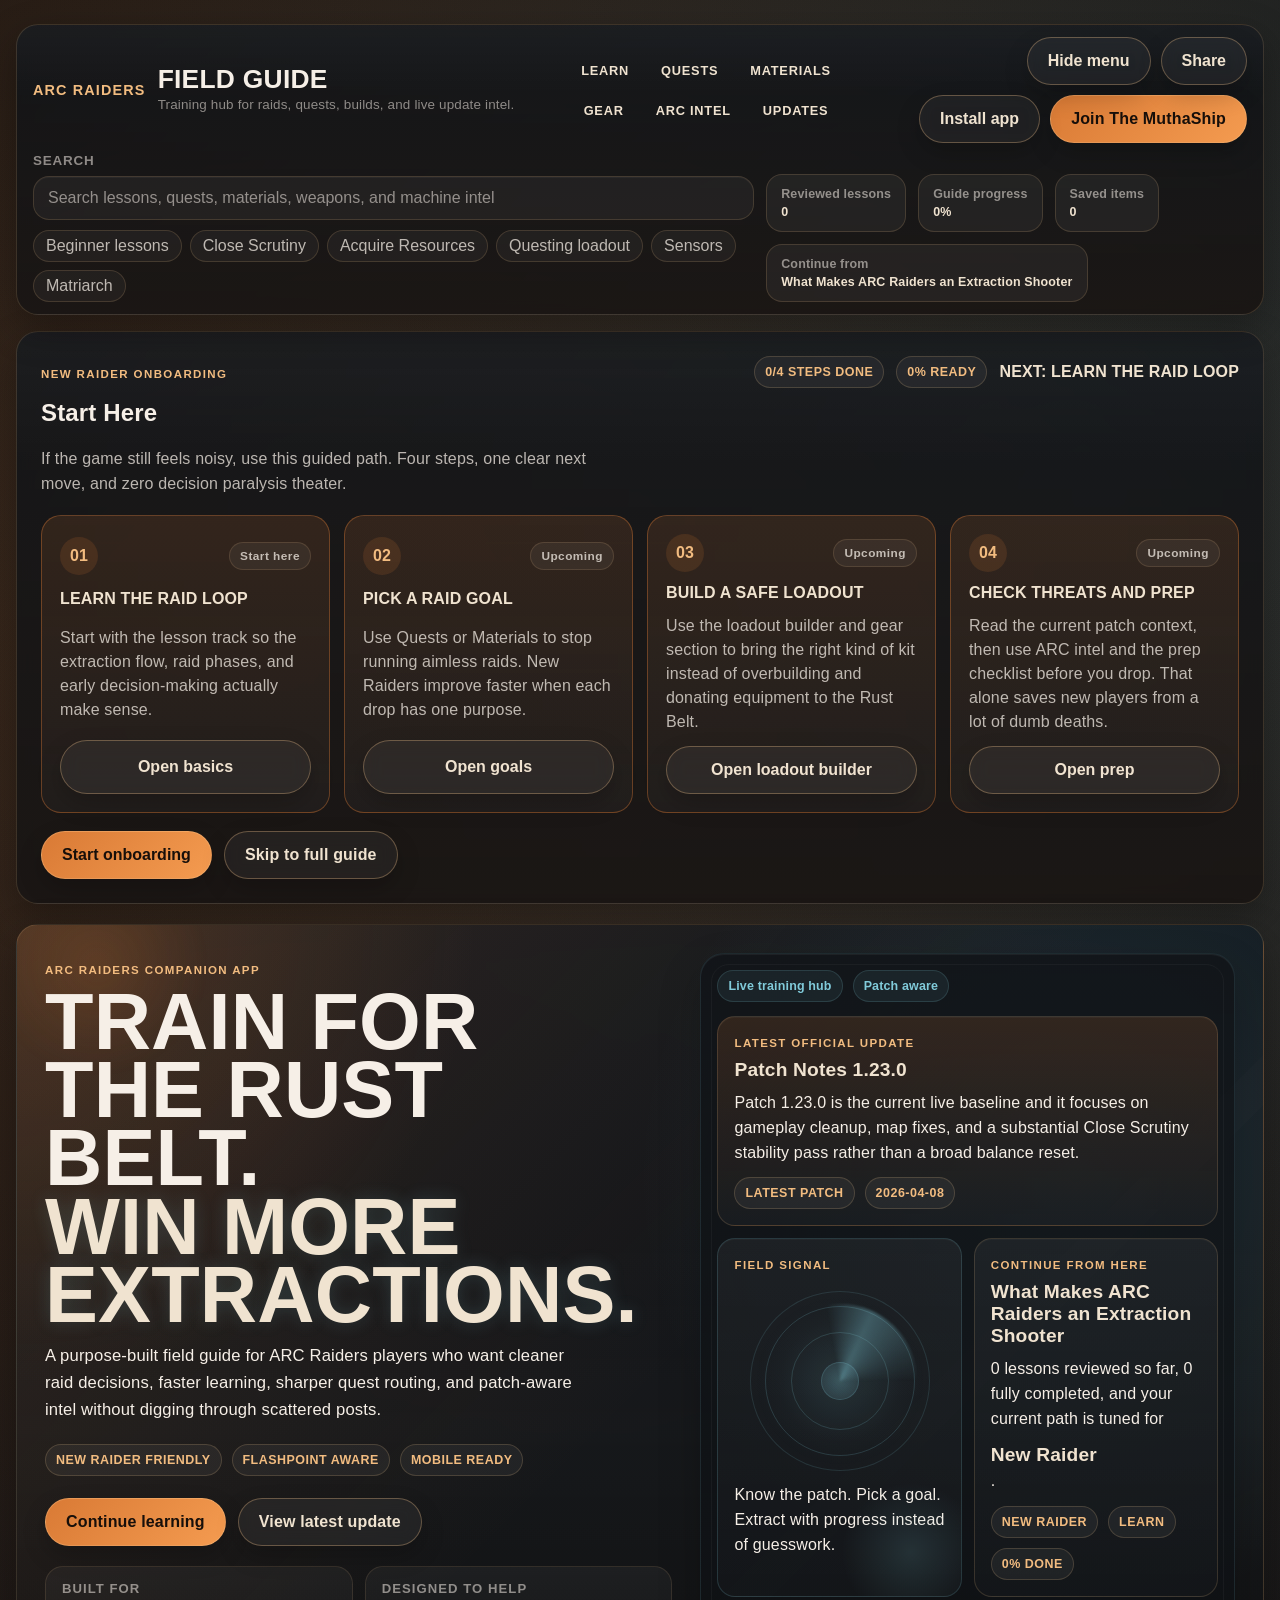
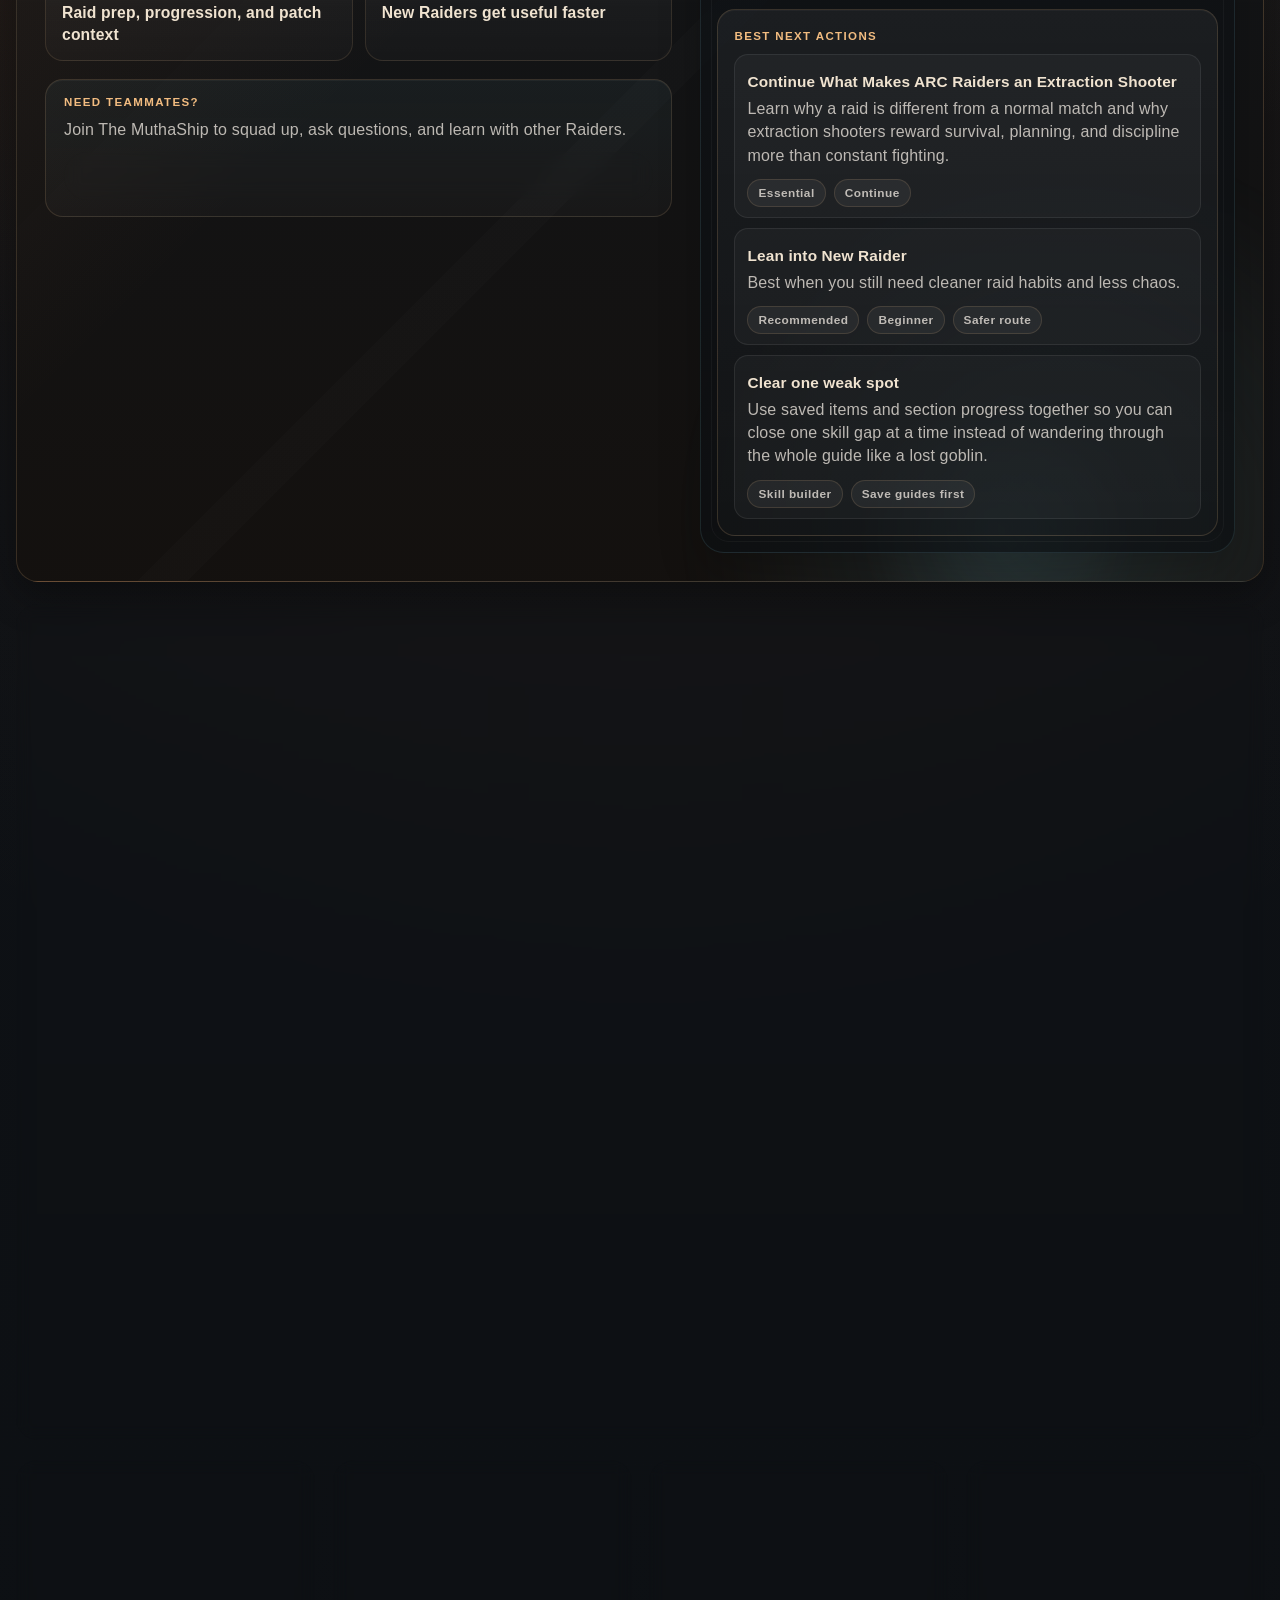
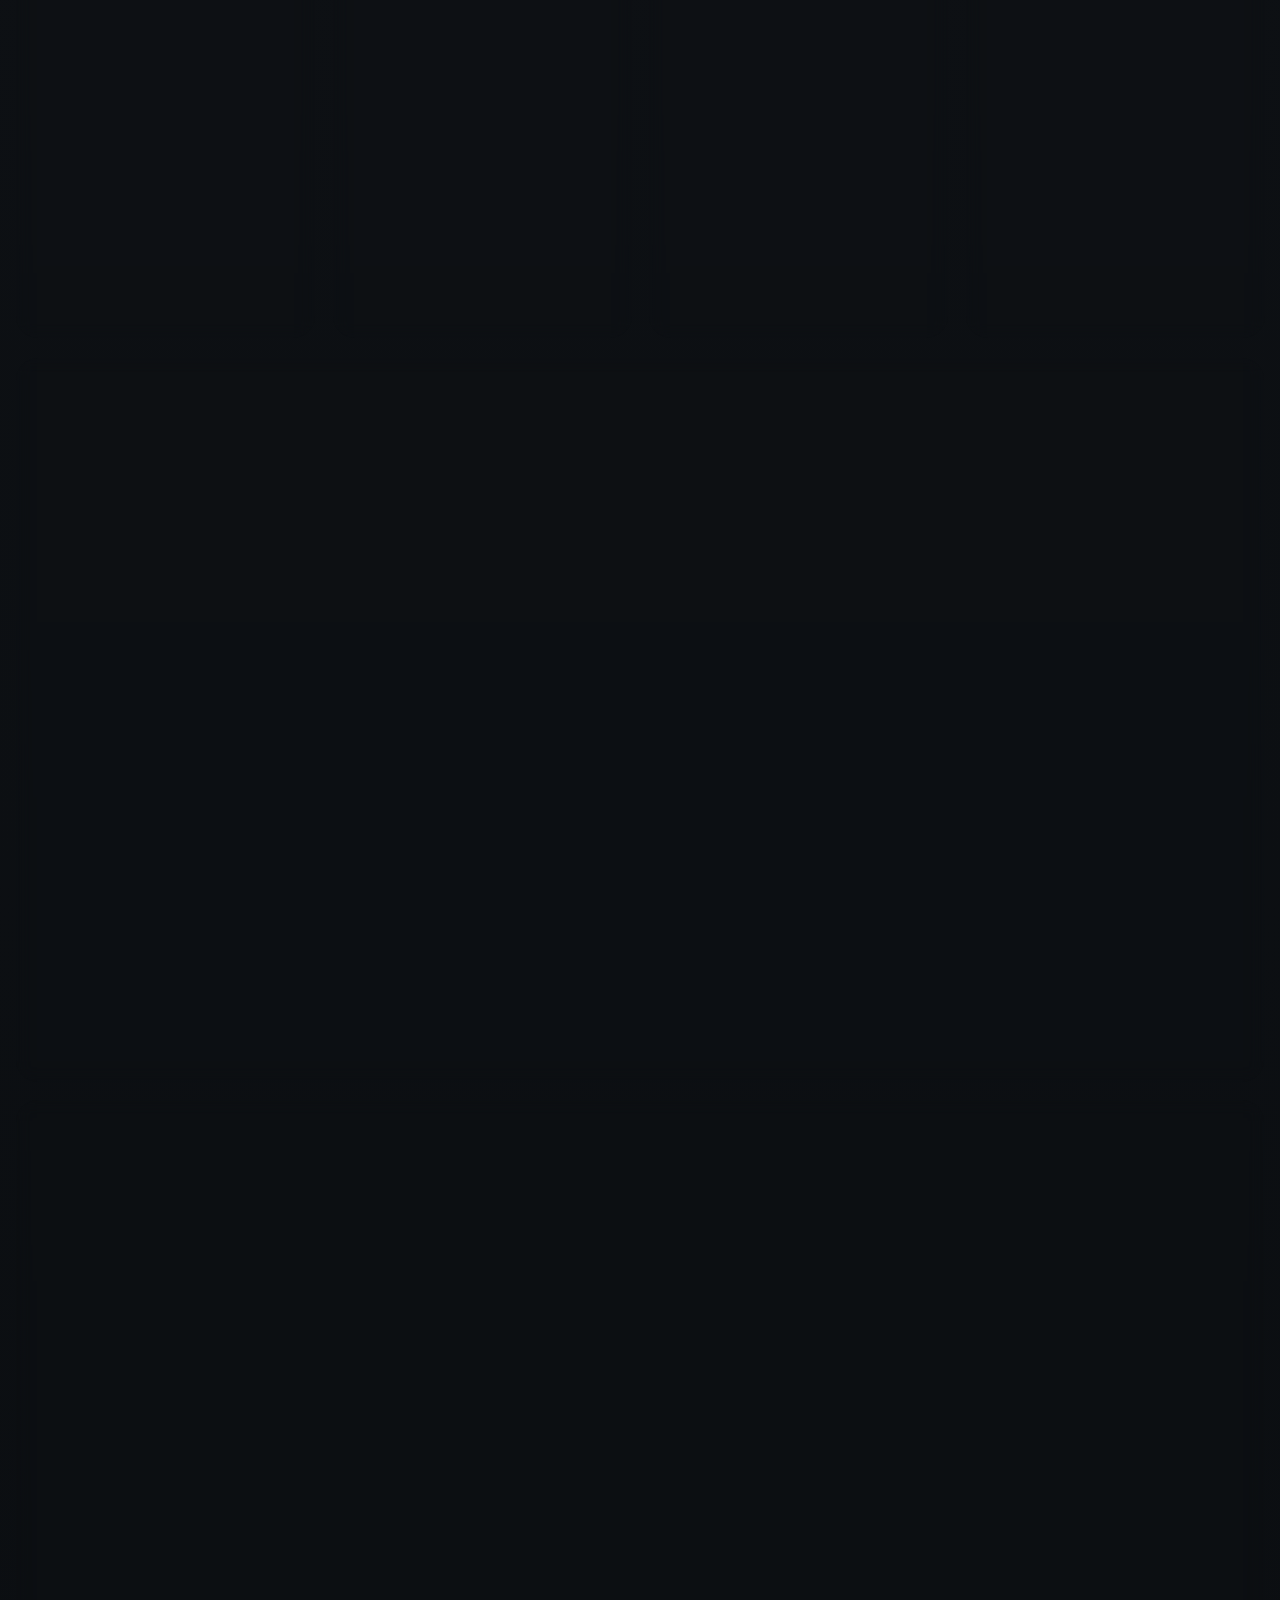
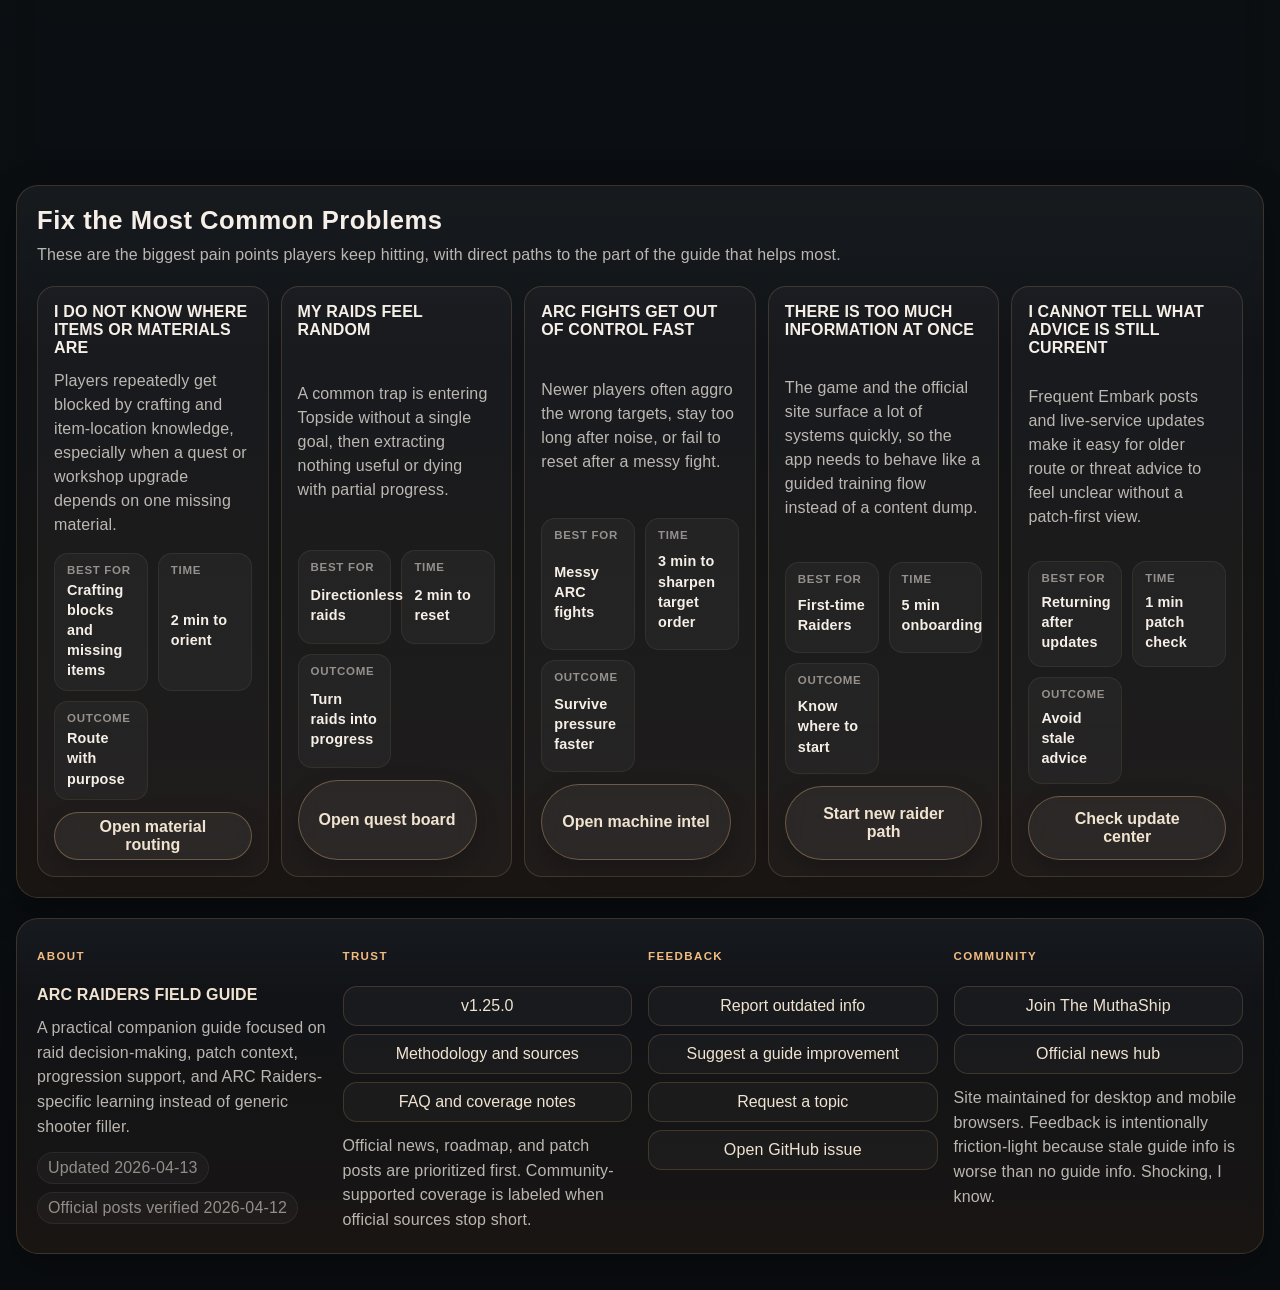
==== index.html @ e7e82485 "Add top personalized dashboard" ====
<!DOCTYPE html>
<html lang="en">
<head>
  <meta charset="UTF-8">
  <meta name="viewport" content="width=device-width, initial-scale=1, viewport-fit=cover">
  <meta name="description" content="Mobile-friendly ARC Raiders field guide for new Raiders and advanced squads. Learn extraction basics, map conditions, ARC machine threats, and high-level raid planning.">
  <meta name="theme-color" content="#c96b2c">
  <meta property="og:title" content="ARC Raiders Field Guide">
  <meta property="og:description" content="A mobile-friendly onboarding and advanced strategy guide for ARC Raiders players.">
  <meta property="og:type" content="website">
  <title>ARC Raiders Field Guide</title>
  <link rel="icon" href="./assets/arc-signal.svg" type="image/svg+xml">
  <link rel="apple-touch-icon" href="./assets/arc-signal.svg">
  <link rel="manifest" href="./site.webmanifest">
  <link rel="stylesheet" href="./styles.css">
</head>
<body>
  <button id="easter-egg-trigger" class="easter-egg-trigger" type="button" aria-label="Hidden easter egg trigger"></button>
  <main class="app-shell">
    <header class="panel site-header command-bar">
      <div class="site-header-top">
        <div class="site-brand">
          <p class="site-kicker">ARC Raiders</p>
          <div class="site-brand-copy">
            <h1 class="site-title">Field Guide</h1>
            <p class="site-tagline">Training hub for raids, quests, builds, and live update intel.</p>
          </div>
        </div>
        <nav class="site-nav" aria-label="Primary guide navigation">
          <a class="quick-link" href="#curriculum" data-focus-view="learn">Learn</a>
          <a class="quick-link" href="#quest-ops" data-focus-view="quests">Quests</a>
          <a class="quick-link" href="#materials-intel" data-focus-view="materials">Materials</a>
          <a class="quick-link" href="#gear-field-guide" data-focus-view="gear">Gear</a>
          <a class="quick-link" href="#machine-intel" data-focus-view="machines">ARC Intel</a>
          <a class="quick-link" href="#update-center" data-focus-view="updates">Updates</a>
        </nav>
        <div class="site-header-actions">
          <button id="toggle-command-bar" class="hero-button hero-button-secondary command-toggle" type="button" aria-expanded="true" aria-controls="command-bar-body">Hide menu</button>
          <button id="share-app" class="hero-button hero-button-secondary" type="button">Share</button>
          <button id="install-app" class="hero-button hero-button-secondary" type="button" hidden>Install app</button>
          <a class="hero-button hero-button-primary" href="https://discord.gg/4JZ9f39h" target="_blank" rel="noreferrer">Join The MuthaShip</a>
        </div>
      </div>
      <div id="command-bar-body" class="command-body site-header-body">
        <div class="site-tools-row">
          <div class="site-search">
            <label class="search-label" for="global-search">Search</label>
            <input id="global-search" class="search-input" type="search" placeholder="Search lessons, quests, materials, weapons, and machine intel">
            <div id="search-suggestions" class="search-suggestions" aria-label="Suggested searches"></div>
          </div>
          <div class="progress-strip">
            <article class="meta-pill">
              <span class="meta-label">Reviewed lessons</span>
              <strong id="reviewed-count" class="meta-value">0</strong>
            </article>
            <article class="meta-pill">
              <span class="meta-label">Guide progress</span>
              <strong id="overall-progress" class="meta-value">0%</strong>
            </article>
            <article class="meta-pill">
              <span class="meta-label">Saved items</span>
              <strong id="saved-count" class="meta-value">0</strong>
            </article>
            <article class="meta-pill">
              <span class="meta-label">Continue from</span>
              <strong id="continue-label" class="meta-value">New Raider</strong>
            </article>
          </div>
        </div>
      </div>
    </header>

    <section id="search-results-panel" class="panel search-results-panel" hidden>
      <div class="section-heading">
        <h2>Search Results</h2>
        <p>Jump straight to the part of the guide you need.</p>
      </div>
      <div id="search-results" class="search-results" aria-live="polite"></div>
    </section>

    <section id="start-here-flow" class="panel start-here-flow flow-section" data-view="start">
      <div class="start-here-head">
        <div>
          <p class="eyebrow">New Raider Onboarding</p>
          <h2>Start Here</h2>
          <p class="start-here-copy">If the game still feels noisy, use this guided path. Four steps, one clear next move, and zero decision paralysis theater.</p>
        </div>
        <div id="start-here-summary" class="start-here-summary" aria-live="polite"></div>
      </div>
      <div id="start-here-steps" class="start-here-steps" aria-live="polite"></div>
      <div class="start-here-actions">
        <button id="start-here-cta" class="hero-button hero-button-primary" type="button">Start onboarding</button>
        <a class="hero-button hero-button-secondary" href="#curriculum" data-focus-view="learn">Skip to full guide</a>
      </div>
    </section>

    <section id="personal-hub" class="panel personal-hub flow-section" data-view="start" hidden>
      <div class="section-heading">
        <h2>Your Raider Dashboard</h2>
        <p>Pick up where you left off, reopen saved intel, and get one clear next move without re-reading the whole site like you lost a bet.</p>
      </div>
      <div class="personal-hub-grid">
        <section id="personal-overview" class="personal-card" aria-live="polite"></section>
        <section id="personal-next" class="personal-card" aria-live="polite"></section>
        <section id="section-progress" class="personal-card" aria-live="polite"></section>
        <section id="saved-panel" class="personal-card" aria-live="polite"></section>
      </div>
    </section>

    <section class="hero panel">
      <div class="hero-ambient" aria-hidden="true">
        <span class="hero-orb hero-orb-alpha"></span>
        <span class="hero-orb hero-orb-beta"></span>
        <span class="hero-scanline"></span>
        <span class="hero-grid-glow"></span>
      </div>
      <div class="hero-copy">
        <p class="eyebrow">ARC Raiders Companion App</p>
        <h2>
          <span class="hero-title-line">Train for the Rust Belt.</span>
          <span class="hero-title-line hero-title-accent">Win more extractions.</span>
        </h2>
        <p class="hero-subheadline">
          A purpose-built field guide for ARC Raiders players who want cleaner raid decisions, faster learning, sharper quest routing, and patch-aware intel without digging through scattered posts.
        </p>
        <div class="hero-meta-row" aria-label="Site strengths">
          <span class="hero-mini-pill">New Raider friendly</span>
          <span class="hero-mini-pill">Flashpoint aware</span>
          <span class="hero-mini-pill">Mobile ready</span>
        </div>
        <div class="hero-actions">
          <a class="hero-button hero-button-primary" href="#curriculum" data-focus-view="learn">Continue learning</a>
          <a class="hero-button hero-button-secondary" href="#update-center" data-focus-view="updates">View latest update</a>
        </div>
        <div class="hero-proof">
          <div class="hero-proof-item">
            <span class="hero-proof-label">Built for</span>
            <strong>Raid prep, progression, and patch context</strong>
          </div>
          <div class="hero-proof-item">
            <span class="hero-proof-label">Designed to help</span>
            <strong>New Raiders get useful faster</strong>
          </div>
        </div>
        <div class="hero-community">
          <span class="hero-card-label">Need teammates?</span>
          <p class="hero-community-copy">Join The MuthaShip to squad up, ask questions, and learn with other Raiders.</p>
          <a class="hero-button hero-button-secondary" href="https://discord.gg/4JZ9f39h" target="_blank" rel="noreferrer">Open Discord</a>
        </div>
      </div>

      <aside class="hero-stage">
        <div class="hero-stage-shell">
          <div class="hero-stage-top">
            <span class="tag hero-stage-tag">Live training hub</span>
            <span class="tag hero-stage-tag">Patch aware</span>
          </div>
          <div class="hero-dashboard-grid">
            <section id="hero-update-card" class="hero-card hero-card-accent hero-card-spotlight" aria-live="polite"></section>
            <article class="hero-card hero-visual-card">
              <span class="hero-card-label">Field Signal</span>
              <div class="hero-signal">
                <span class="hero-signal-ring hero-signal-ring-outer"></span>
                <span class="hero-signal-ring hero-signal-ring-mid"></span>
                <span class="hero-signal-ring hero-signal-ring-core"></span>
                <span class="hero-signal-sweep"></span>
              </div>
              <p>Know the patch. Pick a goal. Extract with progress instead of guesswork.</p>
            </article>
            <section id="hero-personal-card" class="hero-card" aria-live="polite"></section>
            <section class="hero-card hero-card-tall">
              <span class="hero-card-label">Best next actions</span>
              <div id="hero-task-list" class="hero-task-list" aria-live="polite"></div>
            </section>
          </div>
        </div>
      </aside>
    </section>

    <section class="panel live-signal-panel flow-section" data-view="start">
      <div class="section-heading">
        <h2>Live Signal</h2>
        <p>Spot what changed, what players keep opening, and what matters since your last visit without digging through the whole guide like a sleep-deprived loot goblin.</p>
      </div>
      <div class="live-signal-grid">
        <section class="live-signal-column">
          <div class="section-heading section-heading-compact">
            <h3>Recently Updated</h3>
            <p>Fresh guide content and newly touched areas.</p>
          </div>
          <div id="recently-updated-list" class="signal-list" aria-live="polite"></div>
        </section>
        <section class="live-signal-column">
          <div class="section-heading section-heading-compact">
            <h3>Trending Right Now</h3>
            <p>High-interest topics ranked with lightweight app logic.</p>
          </div>
          <div id="trending-content-list" class="signal-list" aria-live="polite"></div>
        </section>
        <aside id="since-last-visit-panel" class="signal-side-panel" aria-live="polite"></aside>
      </div>
    </section>

    <section class="launchpad-grid flow-section" data-view="start">
      <a class="panel launchpad-card" href="#curriculum" data-focus-view="learn">
        <span class="status-label">Start here</span>
        <strong class="status-value">Learn the basics</strong>
        <p class="status-copy">Go straight into the New Raider path if you still feel overwhelmed by the game loop.</p>
        <div class="decision-meta-grid">
          <article class="decision-meta-item">
            <span class="decision-meta-label">Best for</span>
            <strong class="decision-meta-value">First-time Raiders</strong>
          </article>
          <article class="decision-meta-item">
            <span class="decision-meta-label">Time</span>
            <strong class="decision-meta-value">5 min start</strong>
          </article>
          <article class="decision-meta-item">
            <span class="decision-meta-label">Outcome</span>
            <strong class="decision-meta-value">Understand the raid loop</strong>
          </article>
          <article class="decision-meta-item">
            <span class="decision-meta-label">Difficulty</span>
            <strong class="decision-meta-value">Beginner</strong>
          </article>
        </div>
      </a>
      <a class="panel launchpad-card" href="#quest-ops" data-focus-view="quests">
        <span class="status-label">Need progress</span>
        <strong class="status-value">Finish quests faster</strong>
        <p class="status-copy">Use the quest board when you want to turn raids into reliable progression instead of random looting.</p>
        <div class="decision-meta-grid">
          <article class="decision-meta-item">
            <span class="decision-meta-label">Best for</span>
            <strong class="decision-meta-value">Trader and progression runs</strong>
          </article>
          <article class="decision-meta-item">
            <span class="decision-meta-label">Time</span>
            <strong class="decision-meta-value">2 min orient</strong>
          </article>
          <article class="decision-meta-item">
            <span class="decision-meta-label">Outcome</span>
            <strong class="decision-meta-value">Turn raids into account progress</strong>
          </article>
          <article class="decision-meta-item">
            <span class="decision-meta-label">Difficulty</span>
            <strong class="decision-meta-value">Beginner+</strong>
          </article>
        </div>
      </a>
      <a class="panel launchpad-card" href="#materials-intel" data-focus-view="materials">
        <span class="status-label">Stuck crafting</span>
        <strong class="status-value">Find materials</strong>
        <p class="status-copy">Jump into material families and route advice when your workshop or stash is blocking progress.</p>
        <div class="decision-meta-grid">
          <article class="decision-meta-item">
            <span class="decision-meta-label">Best for</span>
            <strong class="decision-meta-value">Crafting blocks and stash pressure</strong>
          </article>
          <article class="decision-meta-item">
            <span class="decision-meta-label">Time</span>
            <strong class="decision-meta-value">2 min route check</strong>
          </article>
          <article class="decision-meta-item">
            <span class="decision-meta-label">Outcome</span>
            <strong class="decision-meta-value">Know what to keep and where to look</strong>
          </article>
          <article class="decision-meta-item">
            <span class="decision-meta-label">Difficulty</span>
            <strong class="decision-meta-value">Beginner</strong>
          </article>
        </div>
      </a>
      <a class="panel launchpad-card" href="#gear-field-guide" data-focus-view="gear">
        <span class="status-label">Build a kit</span>
        <strong class="status-value">Choose your loadout</strong>
        <p class="status-copy">Use the gear guide when you know your goal for the run but still are not sure what kind of weapons or quick-use items to bring.</p>
        <div class="decision-meta-grid">
          <article class="decision-meta-item">
            <span class="decision-meta-label">Best for</span>
            <strong class="decision-meta-value">Quest, loot, and recovery kits</strong>
          </article>
          <article class="decision-meta-item">
            <span class="decision-meta-label">Time</span>
            <strong class="decision-meta-value">2 min build</strong>
          </article>
          <article class="decision-meta-item">
            <span class="decision-meta-label">Outcome</span>
            <strong class="decision-meta-value">Bring a purpose-built loadout</strong>
          </article>
          <article class="decision-meta-item">
            <span class="decision-meta-label">Difficulty</span>
            <strong class="decision-meta-value">Intermediate</strong>
          </article>
        </div>
      </a>
    </section>

    <section id="update-center" class="update-layout flow-section" data-view="updates">
      <section class="panel update-spotlight-panel">
        <div class="section-heading">
          <h2>Update Center</h2>
          <p>Track what is officially confirmed, what to prepare before the next content drop, and how this app should evolve after each release.</p>
        </div>
        <div id="update-spotlight" class="update-spotlight" aria-live="polite"></div>
      </section>

      <section class="panel release-list-panel">
        <div class="section-heading">
          <h2>Release Timeline</h2>
          <p>Use this to follow ARC Raiders' current update rhythm and jump into the changes that matter most.</p>
        </div>
        <div id="release-list" class="release-list"></div>
      </section>

      <aside class="panel release-detail-panel">
        <div class="section-heading">
          <h2>Player Action Board</h2>
          <p>Use this panel for why the release matters, what to do next, and what parts of the guide changed because of it.</p>
        </div>
        <div id="release-detail" class="release-detail" aria-live="polite"></div>
        <div class="detail-actions">
          <button id="mark-release-complete" class="hero-button hero-button-secondary detail-action" type="button">Mark update reviewed</button>
          <button id="save-release" class="hero-button hero-button-secondary detail-action" type="button">Save update</button>
          <button id="report-update-issue" class="hero-button hero-button-secondary detail-action" type="button">Report outdated info</button>
        </div>
      </aside>
    </section>

    <section class="panel embark-feed-panel flow-section" data-view="updates">
      <div class="section-heading">
        <h2>Latest From Embark</h2>
        <p>Use this as the quick official news watch so players can see what Embark posted most recently before diving into the deeper guide.</p>
      </div>
      <div id="embark-feed" class="embark-feed" aria-live="polite"></div>
    </section>

    <section class="panel briefing flow-section" data-view="start">
      <div class="section-heading">
        <h2>First Raid Briefing</h2>
        <p>These are the habits that keep a new Raider alive long enough to learn.</p>
      </div>
      <div id="briefing-list" class="briefing-list" aria-live="polite"></div>
    </section>

    <section class="panel media-intel-panel flow-section" data-view="start">
      <div class="section-heading">
        <h2>Visual Intel Deck</h2>
        <p>Quick visual references for route reading, ARC pressure, and what a good prep board should actually tell you. Placeholders are labeled where real assets still need to be dropped in.</p>
      </div>
      <div id="media-intel-grid" class="media-intel-grid" aria-live="polite"></div>
    </section>

    <section class="panel pain-points-panel flow-section" data-view="start">
      <div class="section-heading">
        <h2>Fix the Most Common Problems</h2>
        <p>These are the biggest pain points players keep hitting, with direct paths to the part of the guide that helps most.</p>
      </div>
      <div id="pain-point-list" class="pain-point-list" aria-live="polite"></div>
    </section>

    <section id="curriculum" class="curriculum-layout flow-section" data-view="learn">
      <aside class="panel rail-panel">
      <div class="section-heading">
        <h2>Guide Tracks</h2>
        <p>Switch between the new player route and advanced gameplay route.</p>
      </div>
      <div id="track-filters" class="discovery-filters" aria-label="Track filters"></div>
      <div id="track-list" class="track-list" aria-label="Guide tracks"></div>
    </aside>

      <section class="lesson-column">
        <section id="track-overview" class="panel overview-panel" aria-live="polite"></section>
        <section class="panel">
          <div class="section-heading">
            <h2>Lessons</h2>
            <p>Tap a lesson for the practical breakdown, checks, and field notes.</p>
          </div>
          <div id="lesson-filters" class="discovery-filters" aria-label="Lesson filters"></div>
          <div id="lesson-list" class="lesson-list"></div>
        </section>
      </section>

      <aside class="panel detail-panel">
        <div class="section-heading">
          <h2>Lesson Detail</h2>
          <p>Use this panel as your quick-reference board before queueing up.</p>
        </div>
        <div id="lesson-detail" class="lesson-detail" aria-live="polite"></div>
        <div class="detail-actions">
          <button id="mark-reviewed" class="hero-button hero-button-secondary detail-action" type="button">Mark lesson reviewed</button>
          <button id="mark-lesson-complete" class="hero-button hero-button-secondary detail-action" type="button">Mark lesson complete</button>
          <button id="save-lesson" class="hero-button hero-button-secondary detail-action" type="button">Save lesson</button>
        </div>
        <section class="related-block">
          <div class="section-heading section-heading-compact">
            <h2>Related Content</h2>
            <p>Use these next if you want to keep building on the same skill.</p>
          </div>
          <div id="lesson-related" class="related-grid" aria-live="polite"></div>
        </section>
      </aside>
    </section>

    <section id="quest-ops" class="quest-layout flow-section" data-view="quests">
      <section class="panel quest-overview-panel">
        <div class="section-heading">
          <h2>Quest Operations</h2>
          <p>Use this board to understand how ARC Raiders quest systems work and how to finish them efficiently.</p>
        </div>
        <div id="quest-overview" class="quest-overview" aria-live="polite"></div>
      </section>

      <section class="panel quest-list-panel">
        <div class="section-heading">
          <h2>Quest Types</h2>
          <p>Pick a quest type to see the goal, the safest approach, and the common mistake that slows people down.</p>
        </div>
        <div id="quest-filters" class="discovery-filters" aria-label="Quest filters"></div>
        <div id="quest-list" class="quest-list"></div>
        <div id="quest-directory" class="quest-directory" aria-live="polite"></div>
      </section>

      <aside class="panel quest-detail-panel">
        <div class="section-heading">
          <h2>Quest Guide</h2>
          <p>Built from current official public information about ARC Raiders progression systems.</p>
        </div>
        <div id="quest-detail" class="quest-detail" aria-live="polite"></div>
        <div class="detail-actions">
          <button id="mark-quest-complete" class="hero-button hero-button-secondary detail-action" type="button">Mark quest guide complete</button>
          <button id="save-quest" class="hero-button hero-button-secondary detail-action" type="button">Save quest guide</button>
        </div>
        <section class="related-block">
          <div class="section-heading section-heading-compact">
            <h2>Related Prep</h2>
            <p>These connect questing to loadouts, lessons, and farming decisions.</p>
          </div>
          <div id="quest-related" class="related-grid" aria-live="polite"></div>
        </section>
      </aside>
    </section>

    <section id="materials-intel" class="materials-layout flow-section" data-view="materials">
      <section class="panel materials-overview-panel">
        <div class="section-heading">
          <h2>Crafting Materials Intel</h2>
          <p>Use this section to understand where material types usually come from so you can route for crafting more intentionally.</p>
        </div>
        <div id="materials-overview" class="materials-overview" aria-live="polite"></div>
      </section>

      <section class="panel materials-list-panel">
        <div class="section-heading">
          <h2>Material Families</h2>
          <p>Pick a material family to see where it tends to appear, what map spaces suit it, and how to farm it safely.</p>
        </div>
        <div id="material-filters" class="discovery-filters" aria-label="Material filters"></div>
        <div id="materials-list" class="materials-list"></div>
      </section>

      <aside class="panel materials-detail-panel">
        <div class="section-heading">
          <h2>Material Guide</h2>
          <p>Built from current official public map, workshop, and event information.</p>
        </div>
        <div id="materials-detail" class="materials-detail" aria-live="polite"></div>
        <div class="detail-actions">
          <button id="mark-material-complete" class="hero-button hero-button-secondary detail-action" type="button">Mark material guide complete</button>
          <button id="save-material" class="hero-button hero-button-secondary detail-action" type="button">Save material guide</button>
        </div>
        <section class="related-block">
          <div class="section-heading section-heading-compact">
            <h2>Connected Guides</h2>
            <p>Use these if this material is blocking a craft, quest, or progression step.</p>
          </div>
          <div id="material-related" class="related-grid" aria-live="polite"></div>
        </section>
      </aside>
    </section>

    <section class="panel materials-catalog-panel flow-section" data-view="materials">
      <div class="section-heading">
        <h2>Full Materials Catalog</h2>
        <p>A complete material reference based on the current community-supported ARC Raiders Wiki categories.</p>
      </div>
      <div id="materials-catalog" class="materials-catalog" aria-live="polite"></div>
    </section>

    <section class="panel material-usage-panel flow-section" data-view="materials">
      <div class="section-heading">
        <h2>Material Value Guide</h2>
        <p>Use this when you are deciding whether a material should stay in the stash, get recycled into workshop progress, or be sold for breathing room.</p>
      </div>
      <div id="material-usage-guide" class="material-usage-guide" aria-live="polite"></div>
    </section>

    <section class="panel tools-panel flow-section" data-view="materials">
      <div class="section-heading">
        <h2>Material Decision Helper</h2>
        <p>Pick the pressure you are under and get a direct keep, sell, or recycle answer instead of pretending every item deserves shrine status in your stash.</p>
      </div>
      <div id="material-helper" class="tool-shell" aria-live="polite"></div>
    </section>

    <section id="gear-field-guide" class="gear-layout flow-section" data-view="gear">
      <section class="panel gear-overview-panel">
        <div class="section-heading">
          <h2>Weapons and Quick-Use Gear</h2>
          <p>This section helps new Raiders understand what to bring, what each gear type is good at, and how to build a safe loadout without overcomplicating it.</p>
        </div>
        <div id="gear-overview" class="gear-overview" aria-live="polite"></div>
      </section>

      <section class="panel gear-list-panel">
        <div class="section-heading">
          <h2>Weapon Roles</h2>
          <p>Think in roles first, not perfect meta. Pick the weapon style that matches your raid goal and comfort level.</p>
        </div>
        <div id="weapon-filters" class="discovery-filters" aria-label="Weapon role filters"></div>
        <div id="weapon-role-list" class="weapon-role-list" aria-live="polite"></div>
      </section>

      <aside class="panel gear-quickuse-panel">
        <div class="section-heading">
          <h2>Quick-Use Essentials</h2>
          <p>These are the consumables and gadgets that save runs, create space, and help newer players survive long enough to learn.</p>
        </div>
        <div id="quickuse-filters" class="discovery-filters" aria-label="Quick-use filters"></div>
        <div id="quick-use-list" class="quick-use-list" aria-live="polite"></div>
      </aside>
    </section>

    <section class="panel tools-panel flow-section" data-view="gear">
      <div class="section-heading">
        <h2>Beginner Loadout Builder</h2>
        <p>Choose your raid intent, risk level, and team style, then get a practical build recommendation that lines up with the guide instead of forcing you to guess the meta from vibes.</p>
      </div>
      <div id="loadout-builder" class="tool-shell" aria-live="polite"></div>
    </section>

    <section id="machine-intel" class="intel-grid flow-section" data-view="machines">
      <section class="panel intel-panel">
        <div class="section-heading">
          <h2>ARC Machine Intel</h2>
          <p>Learn the job each machine does so you can react faster under pressure.</p>
        </div>
        <div id="machine-filters" class="discovery-filters" aria-label="Machine intel filters"></div>
        <div id="machine-overview" class="machine-overview" aria-live="polite"></div>
        <div id="machine-list" class="machine-list"></div>
      </section>

      <section class="panel intel-panel">
        <div class="section-heading">
          <h2>Raid Prep Checklist</h2>
          <p>A simple pre-drop checklist for solo or squad play.</p>
        </div>
        <div id="prep-list" class="prep-list"></div>
      </section>
    </section>

    <footer class="app-footer panel">
      <section class="footer-column">
        <p class="eyebrow">About</p>
        <h2 class="footer-title">ARC Raiders Field Guide</h2>
        <p class="footer-copy">A practical companion guide focused on raid decision-making, patch context, progression support, and ARC Raiders-specific learning instead of generic shooter filler.</p>
        <div class="footer-tag-row">
          <span id="app-updated" class="footer-item">Updated 2026-03-30</span>
          <span id="app-verified" class="footer-item">Official posts verified 2026-03-30</span>
        </div>
      </section>
      <section class="footer-column">
        <p class="eyebrow">Trust</p>
        <div class="footer-link-stack">
          <button id="app-version" class="footer-link-button" type="button" aria-haspopup="dialog" aria-controls="changelog-modal">Open changelog</button>
          <button id="open-methodology" class="footer-link-button" type="button" aria-haspopup="dialog" aria-controls="feedback-modal">Methodology and sources</button>
          <button id="open-faq" class="footer-link-button" type="button" aria-haspopup="dialog" aria-controls="feedback-modal">FAQ and coverage notes</button>
        </div>
        <p class="footer-note">Official news, roadmap, and patch posts are prioritized first. Community-supported coverage is labeled when official sources stop short.</p>
      </section>
      <section class="footer-column">
        <p class="eyebrow">Feedback</p>
        <div class="footer-link-stack">
          <button class="footer-link-button" type="button" data-feedback-action="outdated">Report outdated info</button>
          <button class="footer-link-button" type="button" data-feedback-action="improvement">Suggest a guide improvement</button>
          <button class="footer-link-button" type="button" data-feedback-action="topic">Request a topic</button>
          <a class="footer-link-button footer-link" href="https://github.com/tjhiggy/Raider/issues/new" target="_blank" rel="noreferrer">Open GitHub issue</a>
        </div>
      </section>
      <section class="footer-column">
        <p class="eyebrow">Community</p>
        <div class="footer-link-stack">
          <a class="footer-link-button footer-link" href="https://discord.gg/4JZ9f39h" target="_blank" rel="noreferrer">Join The MuthaShip</a>
          <a class="footer-link-button footer-link" href="https://arcraiders.com/en/news" target="_blank" rel="noreferrer">Official news hub</a>
        </div>
        <p class="footer-note">Site maintained for desktop and mobile browsers. Feedback is intentionally friction-light because stale guide info is worse than no guide info. Shocking, I know.</p>
      </section>
    </footer>
  </main>

  <button id="back-to-top" class="back-to-top" type="button" aria-label="Back to top">Top</button>
  <div id="easter-egg-toast" class="easter-egg-toast" aria-live="polite" aria-hidden="true"></div>
  <div id="modal-backdrop" class="modal-backdrop" hidden></div>
  <section id="changelog-modal" class="modal" role="dialog" aria-modal="true" aria-labelledby="changelog-title" hidden>
    <div class="modal-panel">
      <div class="modal-head">
        <div>
          <p class="eyebrow">Release History</p>
          <h2 id="changelog-title">App changelog</h2>
        </div>
        <button id="close-changelog" class="modal-close" type="button" aria-label="Close changelog">Close</button>
      </div>
      <div id="changelog-list" class="changelog-list" aria-live="polite"></div>
    </div>
  </section>
  <section id="feedback-modal" class="modal" role="dialog" aria-modal="true" aria-labelledby="feedback-title" hidden>
    <div class="modal-panel">
      <div class="modal-head">
        <div>
          <p class="eyebrow">Guide Feedback</p>
          <h2 id="feedback-title">Help keep the guide current</h2>
        </div>
        <button id="close-feedback" class="modal-close" type="button" aria-label="Close feedback">Close</button>
      </div>
      <div id="feedback-panel" class="feedback-panel" aria-live="polite"></div>
    </div>
  </section>

  <script src="./src/main.js"></script>
</body>
</html>
---- styles.css ----
:root {
  color-scheme: dark;
  --bg-strong: #0b0e12;
  --bg-deep: #101318;
  --bg-mid: #181615;
  --panel: rgba(16, 20, 25, 0.84);
  --panel-strong: rgba(26, 22, 20, 0.96);
  --panel-soft: rgba(255, 255, 255, 0.04);
  --line: rgba(245, 197, 140, 0.16);
  --line-strong: rgba(245, 197, 140, 0.32);
  --line-cool: rgba(129, 203, 218, 0.18);
  --text: #f6efe7;
  --muted: rgba(246, 239, 231, 0.74);
  --soft: rgba(246, 239, 231, 0.54);
  --accent: #d97a35;
  --accent-strong: #f49b50;
  --accent-soft: #f2bc80;
  --accent-cool: #81cbda;
  --accent-cool-soft: rgba(129, 203, 218, 0.16);
  --signal: #f0e3d0;
  --danger: #ea8b64;
  --shadow: rgba(0, 0, 0, 0.32);
  --shadow-strong: rgba(0, 0, 0, 0.5);
  --display-xl: clamp(3rem, 6.2vw, 5.9rem);
  --display-lg: clamp(2rem, 3.4vw, 3.5rem);
  --heading-lg: clamp(1.4rem, 2vw, 2rem);
  --heading-md: 1.15rem;
  --body-lg: 1.04rem;
  --body-md: 0.95rem;
  --body-sm: 0.82rem;
  --radius-panel: 22px;
  --radius-card: 18px;
  --radius-pill: 999px;
  --space-section: 20px;
  --display-font: "Arial Black", Impact, Haettenschweiler, "Segoe UI", sans-serif;
  --body-font: "Trebuchet MS", "Segoe UI", sans-serif;
}

* { box-sizing: border-box; }
html { scroll-behavior: smooth; -webkit-text-size-adjust: 100%; }

body {
  margin: 0;
  min-height: 100vh;
  font-family: var(--body-font);
  color: var(--text);
  background:
    radial-gradient(circle at 14% 10%, rgba(217, 122, 53, 0.16), transparent 24%),
    radial-gradient(circle at 86% 8%, rgba(129, 203, 218, 0.14), transparent 22%),
    radial-gradient(circle at 50% 22%, rgba(217, 122, 53, 0.08), transparent 28%),
    linear-gradient(180deg, #171311 0%, #0e1115 34%, #0a0d10 100%);
  letter-spacing: 0.01em;
}

body::before {
  content: "";
  position: fixed;
  inset: 0;
  background:
    linear-gradient(rgba(255, 255, 255, 0.02) 1px, transparent 1px),
    linear-gradient(90deg, rgba(255, 255, 255, 0.018) 1px, transparent 1px);
  background-size: 120px 120px;
  mask-image: linear-gradient(180deg, rgba(0, 0, 0, 0.34), transparent 82%);
  pointer-events: none;
  opacity: 0.16;
}

.easter-egg-trigger {
  position: fixed;
  left: 18px;
  bottom: 120px;
  width: 26px;
  height: 26px;
  padding: 0;
  border: 0;
  border-radius: 999px;
  background: transparent;
  color: transparent;
  opacity: 0.02;
  cursor: pointer;
  z-index: 5;
}

.easter-egg-trigger:focus-visible {
  opacity: 0.18;
  outline: 2px solid rgba(255, 255, 255, 0.7);
  outline-offset: 2px;
}

a, button, input, select, textarea { font: inherit; }
a { color: inherit; text-decoration: none; }
button { color: inherit; }

.app-shell {
  width: min(1380px, calc(100% - 32px));
  margin: 0 auto;
  padding: 24px 0 36px;
}

.site-header {
  position: sticky;
  top: 10px;
  z-index: 20;
  padding: 12px 16px;
  margin-bottom: 16px;
  background:
    linear-gradient(180deg, rgba(16, 18, 23, 0.92), rgba(19, 16, 15, 0.92));
  box-shadow: 0 14px 34px rgba(0, 0, 0, 0.26);
}

.command-body {
  display: block;
}

.command-toggle {
  display: none;
}

.site-header-top,
.command-actions,
.progress-strip,
.search-result-top {
  display: flex;
  align-items: center;
  justify-content: space-between;
  gap: 12px;
}

.command-actions {
  justify-content: flex-end;
  flex-wrap: wrap;
}

.site-header-top {
  align-items: center;
}

.site-brand {
  display: flex;
  align-items: center;
  gap: 12px;
  flex-shrink: 0;
}

.site-brand-copy {
  display: grid;
  gap: 3px;
}

.site-kicker {
  margin: 0;
  color: var(--accent-soft);
  font-size: 0.9rem;
  font-weight: 900;
  letter-spacing: 0.08em;
  text-transform: uppercase;
}

.site-title {
  margin: 0;
  font-family: var(--display-font);
  font-size: clamp(1.15rem, 2.3vw, 1.65rem);
  line-height: 1;
  text-transform: uppercase;
  letter-spacing: 0.01em;
}

.site-tagline {
  margin: 0;
  color: var(--soft);
  font-size: 0.84rem;
  line-height: 1.35;
}

.site-header-actions {
  display: flex;
  flex-wrap: wrap;
  justify-content: flex-end;
  gap: 10px;
}

.site-header-body {
  margin-top: 10px;
}

.site-tools-row {
  display: grid;
  grid-template-columns: minmax(0, 1.2fr) minmax(280px, 0.8fr);
  gap: 12px;
  align-items: end;
}

.site-search {
  min-width: 0;
}

.search-suggestions {
  display: flex;
  flex-wrap: wrap;
  gap: 8px;
  margin-top: 10px;
}

.search-suggestion {
  display: inline-flex;
  align-items: center;
  min-height: 32px;
  padding: 0 12px;
  border-radius: var(--radius-pill);
  border: 1px solid var(--line);
  background: rgba(255, 255, 255, 0.04);
  color: var(--muted);
  cursor: pointer;
  transition: transform 180ms ease, border-color 180ms ease, background 180ms ease;
}

.search-suggestion:hover,
.search-suggestion:focus-visible {
  transform: translateY(-1px);
  border-color: var(--line-strong);
  background: rgba(255, 255, 255, 0.08);
}

.site-nav {
  display: flex;
  flex-wrap: wrap;
  gap: 4px 10px;
  justify-content: center;
  flex: 1 1 auto;
  padding: 0 8px;
}

.search-label {
  display: block;
  margin: 0 0 8px;
  color: var(--soft);
  font-size: 0.84rem;
  font-weight: 800;
  letter-spacing: 0.06em;
  text-transform: uppercase;
}

.search-input {
  width: 100%;
  padding: 12px 14px;
  border-radius: 16px;
  border: 1px solid var(--line);
  background: rgba(255, 255, 255, 0.045);
  color: var(--text);
  box-shadow: inset 0 1px 0 rgba(255, 255, 255, 0.04);
}

.search-input::placeholder {
  color: var(--soft);
}

.quick-link {
  display: inline-flex;
  align-items: center;
  justify-content: center;
  min-height: 36px;
  padding: 0 10px;
  border-radius: 999px;
  border: 1px solid transparent;
  background: transparent;
  color: var(--signal);
  font-size: 0.8rem;
  font-weight: 800;
  text-transform: uppercase;
  letter-spacing: 0.06em;
}

.site-nav .quick-link:hover,
.site-nav .quick-link:focus-visible {
  border-color: var(--line);
  background: rgba(255, 255, 255, 0.03);
}

.site-nav .quick-link.active {
  border-color: rgba(214, 117, 48, 0.42);
  background: rgba(214, 117, 48, 0.14);
  color: var(--accent-soft);
}

.quick-link-discord {
  border-color: rgba(240, 177, 109, 0.34);
  color: var(--accent-soft);
}

.progress-strip {
  flex-wrap: wrap;
  justify-content: flex-start;
  margin-top: 0;
}

.search-results-panel {
  padding: 20px;
  margin-bottom: 18px;
}

.start-here-flow {
  position: relative;
  padding: 24px;
  margin-bottom: 20px;
  overflow: hidden;
  background:
    radial-gradient(circle at top left, rgba(217, 122, 53, 0.16), transparent 28%),
    radial-gradient(circle at bottom right, rgba(129, 203, 218, 0.12), transparent 30%),
    linear-gradient(180deg, rgba(22, 18, 16, 0.96), rgba(15, 18, 22, 0.96));
}

.start-here-flow::before {
  content: "";
  position: absolute;
  inset: 0;
  background:
    linear-gradient(90deg, rgba(255, 255, 255, 0.02) 1px, transparent 1px),
    linear-gradient(rgba(255, 255, 255, 0.02) 1px, transparent 1px);
  background-size: 88px 88px;
  opacity: 0.14;
  pointer-events: none;
}

.start-here-head,
.start-here-summary,
.start-here-actions,
.start-step-top {
  display: flex;
  align-items: center;
  justify-content: space-between;
  gap: 12px;
}

.start-here-head {
  align-items: flex-start;
  margin-bottom: 18px;
}

.start-here-copy {
  max-width: 62ch;
  margin: 8px 0 0;
  color: var(--muted);
  line-height: 1.55;
}

.start-here-summary {
  flex-wrap: wrap;
  justify-content: flex-end;
  min-width: 240px;
}

.start-here-summary strong {
  color: var(--signal);
  font-family: var(--display-font);
  text-transform: uppercase;
  font-size: 1rem;
}

.start-here-steps {
  display: grid;
  grid-template-columns: repeat(4, minmax(0, 1fr));
  gap: 14px;
}

.start-step {
  position: relative;
  padding: 18px;
  border-radius: 20px;
  border: 1px solid var(--line);
  background: rgba(255, 255, 255, 0.035);
  display: grid;
  gap: 12px;
}

.start-step-active {
  border-color: rgba(217, 122, 53, 0.38);
  background: linear-gradient(180deg, rgba(217, 122, 53, 0.14), rgba(255, 255, 255, 0.03));
}

.start-step-complete {
  border-color: rgba(129, 203, 218, 0.3);
  background: linear-gradient(180deg, rgba(129, 203, 218, 0.1), rgba(255, 255, 255, 0.03));
}

.start-step-index {
  display: inline-flex;
  align-items: center;
  justify-content: center;
  width: 38px;
  height: 38px;
  border-radius: 999px;
  background: rgba(217, 122, 53, 0.14);
  color: var(--accent-soft);
  font-weight: 900;
}

.start-step-title {
  margin: 0;
  font-family: var(--display-font);
  font-size: 1rem;
  text-transform: uppercase;
  color: var(--signal);
}

.start-step-copy {
  margin: 0;
  color: var(--muted);
  line-height: 1.5;
}

.start-here-actions {
  margin-top: 18px;
  justify-content: flex-start;
  flex-wrap: wrap;
}

.media-intel-panel,
.tools-panel {
  padding: 20px;
  margin-bottom: 20px;
}

.flow-section[hidden] {
  display: none !important;
}

.search-results {
  display: grid;
  gap: 12px;
}

.search-result {
  padding: 16px;
  border-radius: var(--radius-card);
  border: 1px solid var(--line);
  background: rgba(255, 255, 255, 0.04);
}

.search-result-empty {
  display: grid;
  gap: 12px;
}

.search-result-title {
  margin: 0;
  font-family: var(--display-font);
  font-size: 1rem;
  text-transform: uppercase;
}

.search-result-type {
  color: var(--accent-soft);
  font-size: 0.78rem;
  font-weight: 800;
  text-transform: uppercase;
  letter-spacing: 0.06em;
}

.search-result-copy {
  margin: 10px 0 0;
  color: var(--muted);
  line-height: 1.55;
}

.search-result-meta,
.search-result-tags,
.card-badges,
.card-tags {
  display: flex;
  flex-wrap: wrap;
  gap: 8px;
}

.search-result-meta,
.search-result-tags {
  margin-top: 10px;
}

.card-tags {
  margin-top: 12px;
}

.search-empty-actions {
  display: flex;
  flex-wrap: wrap;
  gap: 8px;
}

.search-result-action,
.detail-action {
  margin-top: 12px;
}

.media-intel-grid {
  display: grid;
  grid-template-columns: repeat(auto-fit, minmax(240px, 1fr));
  gap: 14px;
}

.media-card,
.widget-card {
  padding: 18px;
  border-radius: var(--radius-card);
  border: 1px solid var(--line);
  background: rgba(255, 255, 255, 0.03);
  display: grid;
  gap: 12px;
}

.media-card-top {
  display: flex;
  align-items: flex-start;
  justify-content: space-between;
  gap: 12px;
}

.media-card-title {
  margin: 0;
  font-family: var(--display-font);
  font-size: 1.05rem;
  text-transform: uppercase;
  color: var(--signal);
}

.media-preview {
  min-height: 160px;
  border-radius: 16px;
  border: 1px dashed rgba(245, 197, 140, 0.28);
  display: grid;
  place-items: center;
  text-align: center;
  padding: 18px;
  color: var(--soft);
  background:
    linear-gradient(135deg, rgba(217, 122, 53, 0.08), rgba(129, 203, 218, 0.06)),
    rgba(255, 255, 255, 0.02);
}

.media-preview-image {
  background:
    linear-gradient(135deg, rgba(217, 122, 53, 0.16), rgba(255, 255, 255, 0.03)),
    rgba(255, 255, 255, 0.02);
}

.media-preview-reference {
  background:
    radial-gradient(circle at top right, rgba(129, 203, 218, 0.12), transparent 45%),
    rgba(255, 255, 255, 0.02);
}

.media-preview-video {
  background:
    linear-gradient(180deg, rgba(0, 0, 0, 0.12), rgba(255, 255, 255, 0.02)),
    rgba(255, 255, 255, 0.02);
}

.tool-grid,
.compare-grid {
  display: grid;
  grid-template-columns: repeat(2, minmax(0, 1fr));
  gap: 14px;
}

.widget-card-accent {
  background: linear-gradient(180deg, rgba(217, 122, 53, 0.12), rgba(255, 255, 255, 0.03));
}

.widget-panel {
  border-radius: 16px;
  border: 1px solid rgba(255, 255, 255, 0.08);
  background: rgba(255, 255, 255, 0.025);
}

.widget-panel summary {
  cursor: pointer;
  list-style: none;
  padding: 14px 16px;
  font-weight: 800;
  color: var(--signal);
}

.widget-panel summary::-webkit-details-marker {
  display: none;
}

.widget-panel-body {
  padding: 0 16px 16px;
}

.callout {
  display: grid;
  gap: 8px;
}

.callout-tip {
  border-color: rgba(129, 203, 218, 0.26);
  background: rgba(129, 203, 218, 0.08);
}

.callout-warning {
  border-color: rgba(217, 122, 53, 0.28);
  background: rgba(217, 122, 53, 0.1);
}

.compare-card,
.mini-flow-step {
  padding: 14px;
  border-radius: 16px;
  border: 1px solid rgba(255, 255, 255, 0.08);
  background: rgba(255, 255, 255, 0.025);
}

.compare-card strong,
.mini-flow-step strong {
  color: var(--signal);
}

.compare-card p,
.mini-flow-step p {
  margin: 8px 0 0;
  color: var(--muted);
  line-height: 1.5;
}

.mini-flow {
  display: grid;
  gap: 10px;
}

.mini-flow-step {
  display: grid;
  grid-template-columns: auto 1fr;
  gap: 12px;
  align-items: start;
}

.mini-flow-index {
  display: inline-flex;
  align-items: center;
  justify-content: center;
  width: 34px;
  height: 34px;
  border-radius: 999px;
  background: rgba(217, 122, 53, 0.16);
  color: var(--accent-soft);
  font-weight: 800;
}

.panel {
  background:
    linear-gradient(180deg, rgba(255, 255, 255, 0.03), transparent 24%),
    linear-gradient(180deg, var(--panel), var(--panel-strong));
  border: 1px solid var(--line);
  border-radius: var(--radius-panel);
  box-shadow: 0 14px 38px var(--shadow);
  backdrop-filter: blur(8px);
}

.discovery-filters {
  display: flex;
  flex-wrap: wrap;
  gap: 8px;
  margin-bottom: 14px;
}

.filter-chip {
  display: inline-flex;
  align-items: center;
  min-height: 34px;
  padding: 0 12px;
  border-radius: var(--radius-pill);
  border: 1px solid var(--line);
  background: rgba(255, 255, 255, 0.04);
  color: var(--muted);
  cursor: pointer;
  transition: transform 180ms ease, border-color 180ms ease, background 180ms ease, color 180ms ease;
}

.filter-chip:hover,
.filter-chip:focus-visible {
  transform: translateY(-1px);
  border-color: var(--line-strong);
  background: rgba(255, 255, 255, 0.07);
}

.filter-chip.active {
  border-color: rgba(217, 122, 53, 0.4);
  background: rgba(217, 122, 53, 0.14);
  color: var(--signal);
}

.hero {
  display: grid;
  grid-template-columns: minmax(0, 1.08fr) minmax(340px, 0.92fr);
  gap: 28px;
  padding: 28px;
  margin-bottom: 22px;
  overflow: hidden;
  position: relative;
  background:
    radial-gradient(circle at top left, rgba(217, 122, 53, 0.2), transparent 26%),
    radial-gradient(circle at 85% 20%, rgba(129, 203, 218, 0.14), transparent 30%),
    linear-gradient(135deg, rgba(217, 122, 53, 0.14), transparent 44%),
    linear-gradient(180deg, rgba(18, 24, 30, 0.98), rgba(20, 17, 15, 0.98));
  min-height: 560px;
}

.hero::before {
  content: "";
  position: absolute;
  inset: 0;
  background:
    linear-gradient(90deg, rgba(255, 255, 255, 0.025) 1px, transparent 1px),
    linear-gradient(rgba(255, 255, 255, 0.025) 1px, transparent 1px);
  background-size: 74px 74px;
  opacity: 0.16;
  mask-image: radial-gradient(circle at center, black 18%, transparent 100%);
  pointer-events: none;
}

.hero::after {
  content: "";
  position: absolute;
  inset: auto -20% -30% 48%;
  height: 70%;
  background: radial-gradient(circle, rgba(129, 203, 218, 0.14), transparent 60%);
  filter: blur(20px);
  pointer-events: none;
}

.hero-ambient {
  position: absolute;
  inset: 0;
  pointer-events: none;
}

.hero-orb {
  position: absolute;
  border-radius: 50%;
  filter: blur(4px);
  opacity: 0.6;
}

.hero-orb-alpha {
  top: -80px;
  left: -40px;
  width: 240px;
  height: 240px;
  background: radial-gradient(circle, rgba(217, 122, 53, 0.26), transparent 66%);
  animation: heroFloat 15s ease-in-out infinite;
}

.hero-orb-beta {
  right: 10%;
  bottom: -90px;
  width: 280px;
  height: 280px;
  background: radial-gradient(circle, rgba(129, 203, 218, 0.18), transparent 72%);
  animation: heroFloat 19s ease-in-out infinite reverse;
}

.hero-scanline,
.hero-grid-glow {
  position: absolute;
  inset: 0;
}

.hero-scanline {
  background: linear-gradient(180deg, transparent 0 34%, rgba(255, 255, 255, 0.05) 50%, transparent 66%);
  opacity: 0.32;
  transform: translateY(-10%);
  animation: heroSweep 12s linear infinite;
}

.hero-grid-glow {
  background: linear-gradient(135deg, transparent 55%, rgba(255, 255, 255, 0.05) 55% 57%, transparent 57% 100%);
  opacity: 0.22;
}

.eyebrow, .detail-kicker, .chip-label, .status-label, .hero-card-label {
  text-transform: uppercase;
  letter-spacing: 0.12em;
  font-size: 0.72rem;
  font-weight: 800;
  color: var(--accent-soft);
}

.hero h1, .hero h2, .section-heading h2, .overview-title, .lesson-title, .detail-title, .machine-name {
  margin: 0;
  font-family: var(--display-font);
}

.hero h1, .hero h2 {
  max-width: 10ch;
  font-size: var(--display-xl);
  line-height: 0.86;
  text-transform: uppercase;
}

.hero-title-line {
  display: block;
}

.hero-title-accent {
  color: var(--signal);
  text-shadow: 0 0 18px rgba(129, 203, 218, 0.18);
}

.hero-text, .section-heading p, .overview-copy, .detail-copy, .briefing-copy, .status-copy, .machine-copy, .prep-copy, .lesson-summary, .lesson-meta, .track-summary {
  color: var(--muted);
}

.hero-text,
.hero-subheadline {
  max-width: 58ch;
  margin: 14px 0 0;
  font-size: var(--body-lg);
  line-height: 1.62;
}

.hero-copy,
.hero-stage {
  position: relative;
  z-index: 1;
}

.hero-meta-row {
  display: flex;
  flex-wrap: wrap;
  gap: 10px;
  margin-top: 20px;
}

.hero-actions {
  display: flex;
  flex-wrap: wrap;
  gap: 12px;
  margin-top: 22px;
}

.hero-proof {
  display: grid;
  grid-template-columns: repeat(2, minmax(0, 1fr));
  gap: 12px;
  margin-top: 20px;
}

.hero-proof-item {
  padding: 14px 16px;
  border-radius: var(--radius-card);
  border: 1px solid rgba(245, 197, 140, 0.12);
  background:
    linear-gradient(180deg, rgba(255, 255, 255, 0.045), rgba(255, 255, 255, 0.02));
}

.hero-proof-label {
  display: block;
  color: var(--soft);
  font-size: var(--body-sm);
  font-weight: 800;
  letter-spacing: 0.08em;
  text-transform: uppercase;
}

.hero-proof-item strong {
  display: block;
  margin-top: 6px;
  color: var(--signal);
  font-size: 0.98rem;
  line-height: 1.4;
}

.hero-community {
  display: grid;
  gap: 10px;
  margin-top: 18px;
  padding: 16px 18px;
  border-radius: var(--radius-card);
  border: 1px solid rgba(245, 197, 140, 0.14);
  background:
    linear-gradient(180deg, rgba(129, 203, 218, 0.06), rgba(255, 255, 255, 0.025));
  box-shadow: inset 0 1px 0 rgba(255, 255, 255, 0.04);
}

.hero-community-copy {
  margin: 0;
  color: var(--muted);
  line-height: 1.5;
}

.hero-button, .track-button, .lesson-card, .back-to-top {
  transition: transform 180ms ease, border-color 180ms ease, background 180ms ease, box-shadow 180ms ease;
}

.hero-button {
  display: inline-flex;
  align-items: center;
  justify-content: center;
  min-height: 48px;
  padding: 0 20px;
  border-radius: var(--radius-pill);
  border: 1px solid var(--line-strong);
  box-shadow: 0 10px 24px rgba(0, 0, 0, 0.2);
}

.hero-button:hover, .hero-button:focus-visible, .track-button:hover, .track-button:focus-visible, .lesson-card:hover, .lesson-card:focus-visible, .back-to-top:hover, .back-to-top:focus-visible {
  transform: translateY(-2px);
}

.hero-button-primary {
  background: linear-gradient(135deg, var(--accent), var(--accent-strong));
  color: #170f0a;
  font-weight: 800;
}

.hero-button-secondary {
  background: rgba(255, 255, 255, 0.05);
  color: var(--signal);
  font-weight: 700;
  backdrop-filter: blur(8px);
}

.hero-aside, .lesson-column, .briefing-list, .track-list, .lesson-list, .machine-list, .prep-list {
  display: grid;
  gap: 12px;
}

.hero-card, .briefing-item, .machine-card, .prep-card {
  padding: 16px;
  border-radius: var(--radius-card);
  border: 1px solid var(--line);
  background:
    linear-gradient(180deg, rgba(255, 255, 255, 0.05), rgba(255, 255, 255, 0.02));
  box-shadow: inset 0 1px 0 rgba(255, 255, 255, 0.03);
}

.hero-card-accent,
.track-button.active,
.lesson-card.active {
  background:
    linear-gradient(180deg, rgba(217, 122, 53, 0.16), rgba(255, 255, 255, 0.03));
}

.hero-card strong, .status-value, .meta-value, .chip-value {
  display: block;
}

.hero-card strong {
  margin-top: 8px;
  font-size: 1.2rem;
  color: var(--signal);
}

.hero-card p, .status-copy, .section-heading p, .briefing-copy, .machine-copy, .prep-copy, .overview-copy, .detail-copy {
  line-height: 1.55;
}

.card-meta-row {
  display: flex;
  flex-wrap: wrap;
  align-items: center;
  justify-content: space-between;
  gap: 8px;
  margin-top: 12px;
}

.card-badge,
.content-tag {
  display: inline-flex;
  align-items: center;
  min-height: 28px;
  padding: 0 10px;
  border-radius: var(--radius-pill);
  border: 1px solid rgba(245, 197, 140, 0.14);
  background: rgba(255, 255, 255, 0.05);
  font-size: 0.74rem;
  font-weight: 800;
  letter-spacing: 0.04em;
}

.card-badge {
  color: var(--accent-soft);
}

.content-tag {
  color: var(--muted);
}

.card-meta-mode {
  color: var(--soft);
  font-size: 0.78rem;
  font-weight: 800;
  text-transform: uppercase;
  letter-spacing: 0.06em;
}

.decision-meta-grid {
  display: grid;
  grid-template-columns: repeat(2, minmax(0, 1fr));
  gap: 10px;
  margin-top: 12px;
}

.decision-meta-item {
  display: grid;
  gap: 4px;
  padding: 10px 12px;
  border-radius: 14px;
  border: 1px solid rgba(245, 197, 140, 0.08);
  background: rgba(255, 255, 255, 0.035);
}

.decision-meta-label {
  color: var(--soft);
  font-size: 0.72rem;
  font-weight: 800;
  text-transform: uppercase;
  letter-spacing: 0.06em;
}

.decision-meta-value {
  color: var(--text);
  font-size: 0.9rem;
  line-height: 1.4;
}

.hero-card p { margin: 10px 0 0; }
.hero-stage {
  align-content: start;
}

.hero-stage-shell {
  position: relative;
  padding: 16px;
  border-radius: calc(var(--radius-panel) + 2px);
  border: 1px solid rgba(129, 203, 218, 0.12);
  background:
    linear-gradient(180deg, rgba(17, 20, 24, 0.84), rgba(12, 15, 18, 0.72));
  box-shadow:
    inset 0 1px 0 rgba(255, 255, 255, 0.05),
    0 18px 42px rgba(0, 0, 0, 0.22);
}

.hero-stage-shell::before {
  content: "";
  position: absolute;
  inset: 10px;
  border-radius: calc(var(--radius-panel) - 4px);
  border: 1px solid rgba(255, 255, 255, 0.04);
  pointer-events: none;
}

.hero-stage-top {
  display: flex;
  flex-wrap: wrap;
  gap: 10px;
  margin-bottom: 14px;
}

.hero-dashboard-grid {
  display: grid;
  grid-template-columns: minmax(0, 1fr) minmax(0, 1fr);
  gap: 12px;
}

.hero-card-spotlight,
.hero-card-tall {
  grid-column: span 2;
}

.hero-visual-card {
  position: relative;
  overflow: hidden;
  border-color: var(--line-cool);
}

.hero-visual-card::after {
  content: "";
  position: absolute;
  inset: auto -20px -26px auto;
  width: 140px;
  height: 140px;
  border-radius: 50%;
  background: radial-gradient(circle, rgba(129, 203, 218, 0.14), transparent 70%);
}

.hero-signal {
  position: relative;
  margin: 18px auto 12px;
  width: 180px;
  height: 180px;
  border-radius: 50%;
  background:
    radial-gradient(circle, rgba(129, 203, 218, 0.12), rgba(129, 203, 218, 0.02) 48%, transparent 68%);
  border: 1px solid rgba(129, 203, 218, 0.14);
}

.hero-signal-ring {
  position: absolute;
  inset: 50%;
  border-radius: 50%;
  transform: translate(-50%, -50%);
  border: 1px solid rgba(129, 203, 218, 0.18);
}

.hero-signal-ring-outer {
  width: 150px;
  height: 150px;
}

.hero-signal-ring-mid {
  width: 98px;
  height: 98px;
}

.hero-signal-ring-core {
  width: 38px;
  height: 38px;
  background: radial-gradient(circle, rgba(129, 203, 218, 0.24), rgba(129, 203, 218, 0.08));
}

.hero-signal-sweep {
  position: absolute;
  inset: 12px;
  border-radius: 50%;
  background: conic-gradient(from 90deg, transparent 0 72%, rgba(129, 203, 218, 0.34) 82%, transparent 100%);
  filter: blur(1px);
  animation: signalSweep 8s linear infinite;
}

.hero-task-list {
  display: grid;
  gap: 10px;
  margin-top: 10px;
}

.hero-task {
  padding: 10px 12px;
  border-radius: 14px;
  border: 1px solid rgba(255, 255, 255, 0.08);
  background: rgba(255, 255, 255, 0.03);
}

.hero-task strong {
  display: block;
  color: var(--signal);
  font-size: 0.96rem;
}

.hero-task p {
  margin: 6px 0 0;
  color: var(--muted);
  line-height: 1.45;
}

.hero-stat-row {
  display: flex;
  flex-wrap: wrap;
  gap: 10px;
  margin-top: 12px;
}

.hero-mini-pill {
  padding: 8px 10px;
  border-radius: var(--radius-pill);
  border: 1px solid rgba(245, 197, 140, 0.18);
  background: rgba(255, 255, 255, 0.05);
  color: var(--accent-soft);
  font-size: 0.78rem;
  font-weight: 800;
  letter-spacing: 0.04em;
  text-transform: uppercase;
}

.launchpad-grid,
.status-grid,
.intel-grid { display: grid; gap: 18px; }
.launchpad-grid { grid-template-columns: repeat(auto-fit, minmax(220px, 1fr)); margin-bottom: 20px; }
.status-grid { grid-template-columns: repeat(3, minmax(0, 1fr)); margin-bottom: 20px; }
.live-signal-panel {
  padding: 20px;
  margin-bottom: 20px;
}

.live-signal-grid {
  display: grid;
  grid-template-columns: minmax(0, 1fr) minmax(0, 1fr) 320px;
  gap: 16px;
}

.live-signal-column,
.signal-side-panel {
  display: grid;
  gap: 12px;
  align-content: start;
}

.signal-list,
.signal-side-list {
  display: grid;
  gap: 10px;
}

.signal-card,
.signal-side-card,
.signal-side-item {
  width: 100%;
  text-align: left;
  color: inherit;
  padding: 14px;
  border-radius: 16px;
  border: 1px solid rgba(255, 255, 255, 0.08);
  background: rgba(255, 255, 255, 0.03);
}

.signal-card,
.signal-side-item {
  cursor: pointer;
  transition: transform 180ms ease, border-color 180ms ease, background 180ms ease, box-shadow 180ms ease;
}

.signal-card:hover,
.signal-card:focus-visible,
.signal-side-item:hover,
.signal-side-item:focus-visible {
  transform: translateY(-2px);
  border-color: rgba(214, 117, 48, 0.42);
  box-shadow: 0 12px 28px rgba(214, 117, 48, 0.1);
  background: linear-gradient(180deg, rgba(214, 117, 48, 0.1), rgba(255, 255, 255, 0.03));
}

.signal-card-top,
.signal-side-kicker {
  color: var(--soft);
  font-size: 0.74rem;
  font-weight: 800;
  letter-spacing: 0.06em;
  text-transform: uppercase;
}

.signal-card-top {
  display: flex;
  align-items: center;
  justify-content: space-between;
  gap: 12px;
}

.signal-title {
  display: block;
  margin-top: 10px;
  color: var(--signal);
  font-size: 1rem;
}

.signal-copy,
.signal-side-card p,
.signal-side-item p {
  margin: 8px 0 0;
  color: var(--muted);
  line-height: 1.5;
}

.signal-side-card strong,
.signal-side-item strong {
  color: var(--signal);
}

.signal-side-item {
  display: grid;
  gap: 6px;
  padding: 12px;
}
.personal-hub {
  padding: 20px;
  margin-bottom: 20px;
}

.personal-hub-grid {
  display: grid;
  grid-template-columns: repeat(4, minmax(0, 1fr));
  gap: 14px;
}

.personal-card {
  padding: 18px;
  border-radius: var(--radius-card);
  border: 1px solid var(--line);
  background: rgba(255, 255, 255, 0.03);
  display: grid;
  gap: 14px;
}

.personal-card-head,
.saved-item,
.saved-actions,
.progress-card-top,
.gear-card-top,
.detail-actions {
  display: flex;
  align-items: center;
  justify-content: space-between;
  gap: 12px;
}

.personal-title {
  margin: 0;
  font-family: var(--display-font);
  font-size: 1.08rem;
  text-transform: uppercase;
  color: var(--signal);
}

.personal-copy,
.saved-item p,
.progress-card p {
  margin: 0;
  color: var(--muted);
  line-height: 1.5;
}

.playstyle-picker {
  display: flex;
  flex-wrap: wrap;
  gap: 8px;
}

.playstyle-chip {
  display: inline-flex;
  align-items: center;
  justify-content: center;
  min-height: 36px;
  padding: 0 12px;
  border-radius: var(--radius-pill);
  border: 1px solid var(--line);
  background: rgba(255, 255, 255, 0.04);
  color: var(--muted);
  cursor: pointer;
  transition: transform 180ms ease, border-color 180ms ease, background 180ms ease;
}

.playstyle-chip:hover,
.playstyle-chip:focus-visible {
  transform: translateY(-1px);
  border-color: var(--line-strong);
}

.playstyle-chip.active {
  border-color: rgba(217, 122, 53, 0.36);
  background: rgba(217, 122, 53, 0.12);
  color: var(--signal);
}

.personal-actions {
  display: flex;
  flex-wrap: wrap;
  gap: 10px;
}

.section-progress-grid,
.saved-list {
  display: grid;
  gap: 10px;
}

.progress-card,
.saved-item,
.empty-state-card {
  padding: 14px;
  border-radius: 16px;
  border: 1px solid rgba(255, 255, 255, 0.08);
  background: rgba(255, 255, 255, 0.025);
}

.progress-card strong,
.saved-item strong,
.empty-state-card strong {
  color: var(--signal);
}

.progress-bar {
  width: 100%;
  height: 8px;
  margin-top: 8px;
  border-radius: 999px;
  background: rgba(255, 255, 255, 0.06);
  overflow: hidden;
}

.progress-bar span {
  display: block;
  height: 100%;
  border-radius: inherit;
  background: linear-gradient(90deg, var(--accent), var(--accent-strong));
}

.saved-list {
  align-content: start;
}

.saved-item {
  align-items: flex-start;
}

.saved-type {
  display: inline-block;
  margin-bottom: 8px;
  color: var(--accent-soft);
  font-size: 0.72rem;
  font-weight: 800;
  letter-spacing: 0.08em;
  text-transform: uppercase;
}

.saved-actions {
  align-items: stretch;
  flex-direction: column;
  min-width: 110px;
}

.saved-action,
.card-save-button {
  min-height: 38px;
  padding: 0 14px;
}

.detail-actions {
  flex-wrap: wrap;
  margin-top: 14px;
}

.gear-card-top {
  align-items: flex-start;
}

.quest-card.is-complete,
.material-card.is-complete,
.release-card.is-complete,
.lesson-card.is-complete,
.prep-card.is-complete {
  border-color: rgba(129, 203, 218, 0.28);
  box-shadow: inset 0 0 0 1px rgba(129, 203, 218, 0.12);
}

.quest-card.is-saved,
.material-card.is-saved,
.release-card.is-saved {
  border-color: rgba(217, 122, 53, 0.3);
}

.lesson-card.reviewed {
  background: linear-gradient(180deg, rgba(129, 203, 218, 0.08), rgba(255, 255, 255, 0.03));
}

.prep-card {
  width: 100%;
  text-align: left;
  cursor: pointer;
}

.prep-card.is-complete .prep-marker {
  background: linear-gradient(180deg, var(--accent-cool), #5ea8b8);
  box-shadow: 0 0 0 6px rgba(129, 203, 218, 0.1);
}
.status-card, .briefing, .overview-panel, .rail-panel, .detail-panel, .intel-panel { padding: var(--space-section); }
.status-value { margin-top: 10px; font-size: 2rem; color: var(--accent-soft); }
.briefing { margin-bottom: 18px; }
.pain-points-panel { padding: 20px; margin-bottom: 20px; }
.section-heading { margin-bottom: 18px; }
.section-heading h2 {
  font-size: var(--heading-lg);
  letter-spacing: 0.02em;
}
.section-heading p { margin: 8px 0 0; }

.section-heading-compact {
  margin-bottom: 12px;
}
.briefing-list { grid-template-columns: repeat(2, minmax(0, 1fr)); }

.launchpad-card {
  display: block;
  padding: 18px;
  transition: transform 180ms ease, border-color 180ms ease, box-shadow 180ms ease, background 180ms ease;
  position: relative;
  overflow: hidden;
}

.launchpad-card .decision-meta-grid,
.pain-point-card .decision-meta-grid {
  margin-top: 4px;
}

.launchpad-card:hover,
.launchpad-card:focus-visible {
  transform: translateY(-3px);
  border-color: rgba(214, 117, 48, 0.72);
  box-shadow: 0 16px 36px rgba(214, 117, 48, 0.14);
  background: linear-gradient(180deg, rgba(214, 117, 48, 0.12), rgba(255, 255, 255, 0.03));
}

.launchpad-card::after {
  content: "";
  position: absolute;
  inset: auto -18px -18px auto;
  width: 100px;
  height: 100px;
  border-radius: 50%;
  background: radial-gradient(circle, rgba(217, 122, 53, 0.14), transparent 68%);
}

.pain-point-list {
  display: grid;
  grid-template-columns: repeat(auto-fit, minmax(220px, 1fr));
  gap: 12px;
}

.pain-point-card {
  display: grid;
  gap: 12px;
  padding: 16px;
  border-radius: 18px;
  border: 1px solid var(--line);
  background: rgba(255, 255, 255, 0.03);
}

.pain-point-title {
  margin: 0;
  font-family: var(--display-font);
  font-size: 1rem;
  text-transform: uppercase;
}

.pain-point-copy {
  margin: 0;
  color: var(--muted);
  line-height: 1.5;
}

.pain-point-action {
  width: fit-content;
}

.briefing-index {
  display: inline-flex;
  align-items: center;
  justify-content: center;
  width: 34px;
  height: 34px;
  border-radius: 999px;
  background: rgba(214, 117, 48, 0.16);
  color: var(--accent-soft);
  font-size: 0.82rem;
  font-weight: 800;
}

.briefing-title, .prep-title { margin: 12px 0 8px; font-size: 1rem; font-weight: 800; }

.curriculum-layout {
  display: grid;
  grid-template-columns: 280px minmax(0, 1fr) 360px;
  gap: 20px;
  margin-bottom: 20px;
}

.update-layout {
  display: grid;
  grid-template-columns: 0.95fr 1fr 0.95fr;
  gap: 18px;
  margin-bottom: 20px;
}

.quest-layout {
  display: grid;
  grid-template-columns: 0.9fr 1fr 0.95fr;
  gap: 18px;
  margin-bottom: 20px;
}

.materials-layout {
  display: grid;
  grid-template-columns: 0.9fr 1fr 0.95fr;
  gap: 18px;
  margin-bottom: 20px;
}

.gear-layout {
  display: grid;
  grid-template-columns: 0.9fr 1fr 0.95fr;
  gap: 20px;
  margin-bottom: 20px;
}

.materials-catalog-panel {
  padding: 20px;
  margin-bottom: 20px;
}

.material-usage-panel {
  padding: 20px;
  margin-bottom: 20px;
}

.track-button, .lesson-card {
  width: 100%;
  text-align: left;
  color: inherit;
  border-radius: 18px;
  border: 1px solid var(--line);
  background: rgba(255, 255, 255, 0.03);
  cursor: pointer;
}

.release-card {
  width: 100%;
  text-align: left;
  color: inherit;
  padding: 16px;
  border-radius: 18px;
  border: 1px solid var(--line);
  background: rgba(255, 255, 255, 0.03);
  cursor: pointer;
  transition: transform 180ms ease, border-color 180ms ease, background 180ms ease, box-shadow 180ms ease;
}

.quest-card {
  width: 100%;
  text-align: left;
  color: inherit;
  padding: 16px;
  border-radius: 18px;
  border: 1px solid var(--line);
  background: rgba(255, 255, 255, 0.03);
  cursor: pointer;
  transition: transform 180ms ease, border-color 180ms ease, background 180ms ease, box-shadow 180ms ease;
}

.material-card {
  width: 100%;
  text-align: left;
  color: inherit;
  padding: 16px;
  border-radius: 18px;
  border: 1px solid var(--line);
  background: rgba(255, 255, 255, 0.03);
  cursor: pointer;
  transition: transform 180ms ease, border-color 180ms ease, background 180ms ease, box-shadow 180ms ease;
}

.quest-card:hover,
.quest-card:focus-visible,
.material-card:hover,
.material-card:focus-visible,
.release-card:hover,
.release-card:focus-visible {
  transform: translateY(-2px);
}

.quest-card.active {
  border-color: rgba(214, 117, 48, 0.72);
  box-shadow: 0 12px 30px rgba(214, 117, 48, 0.12);
  background: linear-gradient(180deg, rgba(214, 117, 48, 0.12), rgba(255, 255, 255, 0.03));
}

.material-card.active {
  border-color: rgba(214, 117, 48, 0.72);
  box-shadow: 0 12px 30px rgba(214, 117, 48, 0.12);
  background: linear-gradient(180deg, rgba(214, 117, 48, 0.12), rgba(255, 255, 255, 0.03));
}

.release-card.active {
  border-color: rgba(214, 117, 48, 0.72);
  box-shadow: 0 12px 30px rgba(214, 117, 48, 0.12);
  background: linear-gradient(180deg, rgba(214, 117, 48, 0.12), rgba(255, 255, 255, 0.03));
}

.track-button .decision-meta-grid,
.lesson-card .decision-meta-grid,
.quest-card .decision-meta-grid,
.material-card .decision-meta-grid,
.gear-card .decision-meta-grid,
.quick-use-card .decision-meta-grid,
.machine-card .decision-meta-grid {
  margin-bottom: 12px;
}

.track-button { padding: 16px; }
.lesson-card { display: grid; gap: 14px; padding: 18px; }

.track-button.active, .lesson-card.active {
  border-color: rgba(214, 117, 48, 0.72);
  box-shadow: 0 12px 30px rgba(214, 117, 48, 0.12);
}

.lesson-card.reviewed {
  border-color: rgba(233, 220, 200, 0.32);
}

.track-title-row, .lesson-title-row, .detail-chip-row, .machine-top {
  display: flex;
  align-items: center;
  justify-content: space-between;
  gap: 10px;
}

.track-button h3, .lesson-title, .detail-title, .machine-name {
  font-size: 1.06rem;
  text-transform: uppercase;
}

.track-summary, .lesson-summary { margin: 10px 0 0; line-height: 1.5; }
.track-badge, .meta-pill, .tag {
  display: inline-flex;
  align-items: center;
  justify-content: center;
  padding: 8px 10px;
  border-radius: var(--radius-pill);
  border: 1px solid var(--line);
  background: rgba(255, 255, 255, 0.05);
  font-size: 0.78rem;
  font-weight: 800;
}

.tag {
  color: var(--signal);
}

.hero-stage-tag {
  border-color: rgba(129, 203, 218, 0.16);
  background: rgba(129, 203, 218, 0.08);
  color: var(--accent-cool);
}

.overview-panel { position: relative; overflow: hidden; }
.overview-panel::after {
  content: "";
  position: absolute;
  right: -22px;
  bottom: -28px;
  width: 180px;
  height: 180px;
  border-radius: 999px;
  background: radial-gradient(circle, rgba(214, 117, 48, 0.22), transparent 66%);
  pointer-events: none;
}

.quest-overview-panel,
.quest-list-panel,
.quest-detail-panel,
.update-spotlight-panel,
.release-list-panel,
.release-detail-panel,
.embark-feed-panel,
.gear-overview-panel,
.gear-list-panel,
.gear-quickuse-panel,
.materials-overview-panel,
.materials-list-panel,
.materials-detail-panel {
  padding: 20px;
}

.update-spotlight,
.release-detail,
.quest-overview,
.quest-detail,
.materials-overview,
.materials-detail {
  display: grid;
  gap: 16px;
}

.update-copy,
.release-summary,
.release-note,
.quest-overview-copy,
.quest-summary,
.quest-note,
.materials-copy,
.material-summary,
.material-note {
  color: var(--muted);
  line-height: 1.55;
}

.related-block {
  margin-top: 18px;
  padding-top: 16px;
  border-top: 1px solid rgba(255, 255, 255, 0.06);
}

.related-grid {
  display: grid;
  gap: 10px;
}

.related-card {
  width: 100%;
  text-align: left;
  padding: 14px;
  border-radius: var(--radius-card);
  border: 1px solid var(--line);
  background: rgba(255, 255, 255, 0.04);
  color: inherit;
  cursor: pointer;
  transition: transform 180ms ease, border-color 180ms ease, background 180ms ease;
}

.related-card:hover,
.related-card:focus-visible {
  transform: translateY(-2px);
  border-color: var(--line-strong);
  background: rgba(255, 255, 255, 0.07);
}

.related-card-empty {
  cursor: default;
}

.related-type {
  display: inline-block;
  color: var(--accent-soft);
  font-size: 0.72rem;
  font-weight: 800;
  text-transform: uppercase;
  letter-spacing: 0.08em;
}

.related-title {
  display: block;
  margin-top: 8px;
  font-size: 1rem;
  color: var(--signal);
}

.related-copy {
  margin: 8px 0 0;
  color: var(--muted);
  line-height: 1.5;
}

.related-tags {
  display: flex;
  flex-wrap: wrap;
  gap: 8px;
  margin-top: 10px;
}

.release-list,
.quest-list {
  display: grid;
  gap: 12px;
}

.quest-directory {
  display: grid;
  gap: 12px;
  margin-top: 16px;
}

.quest-directory-group {
  padding: 16px;
  border-radius: 18px;
  border: 1px solid var(--line);
  background: rgba(255, 255, 255, 0.03);
}

.quest-directory-title {
  margin: 0 0 10px;
  font-family: var(--display-font);
  font-size: 0.98rem;
  text-transform: uppercase;
}

.quest-directory-list {
  display: flex;
  flex-wrap: wrap;
  gap: 8px;
}

.quest-directory-item {
  display: inline-flex;
  align-items: center;
  justify-content: center;
  min-height: 32px;
  padding: 0 10px;
  border-radius: 999px;
  border: 1px solid rgba(255, 255, 255, 0.08);
  background: rgba(255, 255, 255, 0.02);
  color: var(--muted);
  font-size: 0.78rem;
  font-weight: 700;
}

.embark-feed {
  display: grid;
  grid-template-columns: repeat(auto-fit, minmax(220px, 1fr));
  gap: 12px;
}

.embark-feed-card {
  display: grid;
  gap: 12px;
  padding: 16px;
  border-radius: 18px;
  border: 1px solid var(--line);
  background: rgba(255, 255, 255, 0.03);
}

.embark-feed-date {
  color: var(--accent-soft);
  font-size: 0.78rem;
  font-weight: 800;
  letter-spacing: 0.06em;
  text-transform: uppercase;
}

.embark-feed-title {
  margin: 0;
  font-family: var(--display-font);
  font-size: 1rem;
  text-transform: uppercase;
  color: var(--signal);
}

.embark-feed-copy {
  margin: 0;
  color: var(--muted);
  line-height: 1.5;
}

.embark-feed-meta {
  display: flex;
  flex-wrap: wrap;
  gap: 10px;
  align-items: center;
  justify-content: space-between;
}

.embark-feed-source {
  color: var(--soft);
  font-size: 0.8rem;
  font-weight: 800;
  text-transform: uppercase;
  letter-spacing: 0.06em;
}

.embark-feed-link {
  width: fit-content;
}

.materials-list {
  display: grid;
  gap: 12px;
}

.gear-overview,
.weapon-role-list,
.quick-use-list {
  display: grid;
  gap: 12px;
}

.materials-catalog {
  display: grid;
  grid-template-columns: repeat(3, minmax(0, 1fr));
  gap: 12px;
}

.material-usage-guide {
  display: grid;
  grid-template-columns: repeat(auto-fit, minmax(250px, 1fr));
  gap: 12px;
}

.catalog-group {
  padding: 16px;
  border-radius: 18px;
  border: 1px solid var(--line);
  background: rgba(255, 255, 255, 0.03);
}

.catalog-group-title {
  margin: 0 0 12px;
  font-family: var(--display-font);
  font-size: 1rem;
  text-transform: uppercase;
}

.catalog-list {
  display: grid;
  gap: 8px;
}

.catalog-item {
  padding: 10px 12px;
  border-radius: 12px;
  border: 1px solid rgba(255, 255, 255, 0.08);
  background: rgba(255, 255, 255, 0.02);
  color: var(--muted);
  line-height: 1.4;
}

.usage-card,
.gear-card,
.quick-use-card {
  padding: 16px;
  border-radius: 18px;
  border: 1px solid var(--line);
  background: rgba(255, 255, 255, 0.03);
}

.usage-title,
.gear-title,
.quick-use-title {
  margin: 0;
  font-family: var(--display-font);
  font-size: 1rem;
  text-transform: uppercase;
}

.usage-copy,
.usage-note,
.gear-copy,
.quick-use-copy {
  color: var(--muted);
  line-height: 1.5;
}

.usage-copy,
.gear-copy,
.quick-use-copy {
  margin: 10px 0 0;
}

.usage-meta,
.gear-meta {
  display: grid;
  gap: 10px;
  margin-top: 14px;
}

.usage-rule,
.gear-rule {
  padding: 12px;
  border-radius: 14px;
  border: 1px solid rgba(255, 255, 255, 0.08);
  background: rgba(255, 255, 255, 0.025);
}

.usage-note {
  margin: 12px 0 0;
  font-size: 0.92rem;
}

.quest-title-row {
  display: flex;
  align-items: center;
  justify-content: space-between;
  gap: 10px;
}

.release-title-row {
  display: flex;
  align-items: center;
  justify-content: space-between;
  gap: 10px;
}

.quest-title {
  margin: 0;
  font-family: var(--display-font);
  font-size: 1.02rem;
  text-transform: uppercase;
}

.material-title {
  margin: 0;
  font-family: var(--display-font);
  font-size: 1.02rem;
  text-transform: uppercase;
}

.release-title {
  margin: 0;
  font-family: var(--display-font);
  font-size: 1.02rem;
  text-transform: uppercase;
}

.quest-badge {
  display: inline-flex;
  align-items: center;
  justify-content: center;
  padding: 8px 10px;
  border-radius: 999px;
  border: 1px solid var(--line);
  background: rgba(255, 255, 255, 0.03);
  color: var(--accent-soft);
  font-size: 0.78rem;
  font-weight: 800;
}

.release-badge {
  display: inline-flex;
  align-items: center;
  justify-content: center;
  padding: 8px 10px;
  border-radius: 999px;
  border: 1px solid var(--line);
  background: rgba(255, 255, 255, 0.03);
  color: var(--accent-soft);
  font-size: 0.78rem;
  font-weight: 800;
}

.spotlight-panel {
  padding: 16px;
  border-radius: 20px;
  border: 1px solid rgba(214, 117, 48, 0.3);
  background: linear-gradient(180deg, rgba(214, 117, 48, 0.14), rgba(255, 255, 255, 0.03));
}

.spotlight-heading {
  display: flex;
  flex-wrap: wrap;
  align-items: center;
  justify-content: space-between;
  gap: 10px;
}

.spotlight-title {
  margin: 6px 0 0;
  font-family: var(--display-font);
  font-size: 1.25rem;
  text-transform: uppercase;
}

.spotlight-date {
  color: var(--signal);
  font-size: 0.84rem;
  font-weight: 800;
  letter-spacing: 0.06em;
  text-transform: uppercase;
}

.spotlight-list {
  margin: 12px 0 0;
  padding-left: 18px;
  color: var(--muted);
  line-height: 1.5;
}

.spotlight-list li + li {
  margin-top: 8px;
}

.quest-summary {
  margin: 10px 0 0;
}

.source-note {
  padding: 14px 16px;
  border-radius: 16px;
  border: 1px solid rgba(233, 220, 200, 0.18);
  background: rgba(255, 255, 255, 0.03);
}

.source-note strong {
  color: var(--signal);
}

.overview-title {
  font-size: clamp(1.8rem, 4vw, 2.7rem);
  line-height: 0.95;
  text-transform: uppercase;
}

.overview-subtitle {
  margin: 10px 0 0;
  font-size: 1.04rem;
  font-weight: 800;
  color: var(--signal);
}

.overview-copy { margin: 14px 0 18px; max-width: 60ch; }
.overview-meta, .detail-chip-row { display: flex; flex-wrap: wrap; gap: 10px; }

.meta-pill {
  align-items: flex-start;
  flex-direction: column;
  border-radius: 16px;
  padding: 12px 14px;
}

.meta-label, .chip-label { color: var(--soft); margin-bottom: 4px; }
.meta-value, .chip-value { font-weight: 800; color: var(--signal); }
.lesson-list { grid-template-columns: repeat(auto-fit, minmax(240px, 1fr)); }
.lesson-meta { margin: 0; font-size: 0.92rem; }
.lesson-card .tag { color: var(--accent-soft); }
.lesson-detail { display: grid; gap: 18px; }
.detail-title { margin-top: 6px; }
.detail-copy { margin: 10px 0 0; }

.detail-list {
  margin: 12px 0 0;
  padding-left: 18px;
  color: var(--muted);
  line-height: 1.55;
}

.detail-list li + li { margin-top: 9px; }

.callout {
  padding: 14px 16px;
  border-radius: 16px;
  border: 1px solid rgba(214, 117, 48, 0.32);
  background: rgba(214, 117, 48, 0.1);
}

.callout strong { color: var(--signal); }
.intel-grid { grid-template-columns: 1.15fr 0.85fr; }
.machine-overview {
  display: grid;
  gap: 12px;
  margin-bottom: 14px;
}

.machine-priority-grid {
  display: grid;
  grid-template-columns: repeat(3, minmax(0, 1fr));
  gap: 12px;
}

.machine-priority-card {
  padding: 14px;
  border-radius: 16px;
  border: 1px solid var(--line);
  background: rgba(255, 255, 255, 0.03);
}

.machine-priority-card strong {
  display: block;
  color: var(--signal);
  font-size: 0.95rem;
}

.machine-priority-card p {
  margin: 8px 0 0;
  color: var(--muted);
  line-height: 1.45;
}

.machine-intel-note {
  padding: 14px 16px;
  border-radius: 16px;
  border: 1px solid rgba(214, 117, 48, 0.24);
  background: rgba(214, 117, 48, 0.08);
}

.machine-intel-note p {
  margin: 8px 0 0;
  color: var(--muted);
  line-height: 1.5;
}

.machine-list { grid-template-columns: repeat(auto-fit, minmax(220px, 1fr)); }
.machine-tactics-grid {
  display: grid;
  grid-template-columns: repeat(2, minmax(0, 1fr));
  gap: 10px;
  margin-top: 12px;
}

.machine-tactic {
  padding: 12px;
  border-radius: 14px;
  border: 1px solid rgba(255, 255, 255, 0.08);
  background: rgba(255, 255, 255, 0.025);
}

.machine-threat {
  color: var(--danger);
  font-size: 0.82rem;
  font-weight: 800;
  text-transform: uppercase;
  letter-spacing: 0.08em;
}

.machine-copy { margin-top: 12px; }

.prep-card {
  display: grid;
  grid-template-columns: auto 1fr;
  align-items: start;
  gap: 12px;
}

.prep-marker {
  width: 12px;
  height: 12px;
  margin-top: 5px;
  border-radius: 999px;
  background: linear-gradient(180deg, var(--accent-soft), var(--accent));
  box-shadow: 0 0 0 6px rgba(214, 117, 48, 0.1);
}

.app-footer {
  display: grid;
  grid-template-columns: repeat(4, minmax(0, 1fr));
  gap: 16px;
  margin-top: 20px;
  padding: 20px;
  color: var(--soft);
}

.footer-column {
  display: grid;
  gap: 12px;
  align-content: start;
}

.footer-title {
  margin: 0;
  font-family: var(--display-font);
  text-transform: uppercase;
  color: var(--signal);
  font-size: 1rem;
}

.footer-copy,
.footer-note,
.feedback-copy {
  margin: 0;
  color: var(--muted);
  line-height: 1.55;
}

.footer-tag-row {
  display: flex;
  flex-wrap: wrap;
  gap: 8px;
}

.footer-link-stack {
  display: grid;
  gap: 8px;
}

.footer-link-button {
  display: inline-flex;
  align-items: center;
  justify-content: center;
  min-height: 40px;
  padding: 0 14px;
  border-radius: 14px;
  border: 1px solid var(--line);
  background: rgba(255, 255, 255, 0.03);
  color: var(--signal);
  cursor: pointer;
  text-align: center;
  transition: transform 180ms ease, border-color 180ms ease, background 180ms ease;
}

.footer-link-button:hover,
.footer-link-button:focus-visible {
  transform: translateY(-1px);
  border-color: var(--line-strong);
  background: rgba(255, 255, 255, 0.06);
}

@keyframes heroFloat {
  0%, 100% { transform: translate3d(0, 0, 0) scale(1); }
  50% { transform: translate3d(0, 16px, 0) scale(1.04); }
}

@keyframes heroSweep {
  0% { transform: translateY(-34%); }
  100% { transform: translateY(38%); }
}

@keyframes signalSweep {
  0% { transform: rotate(0deg); }
  100% { transform: rotate(360deg); }
}

@media (prefers-reduced-motion: reduce) {
  .hero-orb,
  .hero-scanline,
  .hero-signal-sweep {
    animation: none;
  }
}

.footer-item {
  padding: 6px 10px;
  border-radius: 999px;
  border: 1px solid rgba(255, 255, 255, 0.06);
  background: rgba(255, 255, 255, 0.03);
}

.footer-link:hover,
.footer-link:focus-visible {
  border-color: var(--line-strong);
  color: var(--signal);
}

.footer-button {
  cursor: pointer;
}

.footer-button:hover,
.footer-button:focus-visible {
  border-color: var(--line-strong);
  color: var(--signal);
}

.back-to-top {
  position: fixed;
  right: 18px;
  bottom: 18px;
  border: 1px solid var(--line-strong);
  border-radius: 999px;
  background: rgba(20, 17, 15, 0.96);
  color: var(--accent-soft);
  padding: 12px 14px;
  font-weight: 800;
  text-transform: uppercase;
  letter-spacing: 0.08em;
  box-shadow: 0 16px 28px rgba(0, 0, 0, 0.28);
  opacity: 0;
  pointer-events: none;
  transform: translateY(14px);
}

.back-to-top.visible {
  opacity: 1;
  pointer-events: auto;
  transform: translateY(0);
}

.easter-egg-toast {
  position: fixed;
  left: 50%;
  top: 50%;
  transform: translate(-50%, -50%) scale(0.9);
  width: min(88vw, 760px);
  padding: 24px 28px;
  border-radius: 20px;
  border: 2px solid rgba(240, 177, 109, 0.7);
  background: linear-gradient(180deg, rgba(28, 22, 19, 0.98), rgba(17, 14, 13, 0.98));
  box-shadow: 0 24px 80px rgba(0, 0, 0, 0.4);
  color: var(--accent-soft);
  text-align: center;
  text-transform: uppercase;
  letter-spacing: 0.08em;
  font-family: var(--display-font);
  font-size: clamp(1.5rem, 4vw, 3rem);
  line-height: 1.1;
  z-index: 80;
  pointer-events: none;
  opacity: 0;
  transition: opacity 220ms ease, transform 220ms ease;
}

.easter-egg-toast.visible {
  opacity: 1;
  transform: translate(-50%, -50%) scale(1);
}

.modal-backdrop {
  position: fixed;
  inset: 0;
  background: rgba(0, 0, 0, 0.58);
  backdrop-filter: blur(6px);
  z-index: 40;
}

.modal {
  position: fixed;
  inset: 0;
  display: grid;
  place-items: center;
  padding: 20px;
  z-index: 50;
}

.modal[hidden],
.modal-backdrop[hidden] {
  display: none;
}

.modal-panel {
  width: min(760px, 100%);
  max-height: min(82vh, 860px);
  overflow: auto;
  padding: 22px;
  border-radius: 24px;
  border: 1px solid var(--line-strong);
  background:
    linear-gradient(180deg, rgba(255, 255, 255, 0.03), transparent 22%),
    linear-gradient(180deg, rgba(31, 25, 21, 0.98), rgba(17, 14, 13, 0.98));
  box-shadow: 0 28px 80px rgba(0, 0, 0, 0.4);
}

.modal-head {
  display: flex;
  align-items: flex-start;
  justify-content: space-between;
  gap: 16px;
  margin-bottom: 18px;
}

.modal-head h2 {
  margin: 0;
  font-family: var(--display-font);
  text-transform: uppercase;
}

.modal-close {
  padding: 10px 14px;
  border-radius: 999px;
  border: 1px solid var(--line);
  background: rgba(255, 255, 255, 0.03);
  cursor: pointer;
}

.changelog-list {
  display: grid;
  gap: 12px;
}

.changelog-entry {
  padding: 16px;
  border-radius: 18px;
  border: 1px solid var(--line);
  background: rgba(255, 255, 255, 0.03);
}

.changelog-top {
  display: flex;
  align-items: center;
  justify-content: space-between;
  gap: 12px;
  margin-bottom: 10px;
}

.changelog-version {
  font-family: var(--display-font);
  color: var(--signal);
  text-transform: uppercase;
}

.changelog-date {
  color: var(--soft);
  font-size: 0.84rem;
  font-weight: 800;
  letter-spacing: 0.06em;
  text-transform: uppercase;
}

.changelog-summary {
  margin: 0 0 12px;
  color: var(--muted);
  line-height: 1.55;
}

.changelog-meta-row {
  display: flex;
  flex-wrap: wrap;
  gap: 8px;
  margin: 0 0 12px;
}

.feedback-panel {
  display: grid;
  gap: 14px;
}

.feedback-card {
  display: grid;
  gap: 14px;
}

.feedback-title {
  margin: 0;
  font-family: var(--display-font);
  text-transform: uppercase;
  color: var(--signal);
}

.feedback-grid {
  display: grid;
  grid-template-columns: repeat(2, minmax(0, 1fr));
  gap: 14px;
}

.feedback-block {
  padding: 14px;
  border-radius: 18px;
  border: 1px solid var(--line);
  background: rgba(255, 255, 255, 0.03);
}

.feedback-block h3 {
  margin: 0 0 10px;
  font-family: var(--display-font);
  font-size: 0.95rem;
  text-transform: uppercase;
  color: var(--signal);
}

.changelog-points {
  margin: 0;
  padding-left: 18px;
  color: var(--muted);
  line-height: 1.5;
}

.changelog-points li + li {
  margin-top: 8px;
}

@media (max-width: 1120px) {
  .hero, .update-layout, .curriculum-layout, .quest-layout, .materials-layout, .gear-layout, .intel-grid, .status-grid, .briefing-list, .launchpad-grid, .personal-hub-grid, .tool-grid, .compare-grid, .feedback-grid, .app-footer, .start-here-steps, .live-signal-grid { grid-template-columns: 1fr; }
  .curriculum-layout { gap: 16px; }
  .materials-catalog { grid-template-columns: 1fr; }
  .site-tools-row { grid-template-columns: 1fr; }
  .site-header-top { align-items: flex-start; flex-direction: column; }
  .site-nav { justify-content: flex-start; padding: 0; }
  .pain-point-list { grid-template-columns: repeat(2, minmax(0, 1fr)); }
  .hero {
    min-height: auto;
  }
  .hero h1, .hero h2 {
    max-width: 12ch;
  }
  .hero-proof {
    grid-template-columns: 1fr;
  }
}

@media (max-width: 760px) {
  .decision-meta-grid { grid-template-columns: 1fr; }
  .app-shell { width: min(100%, calc(100% - 16px)); padding-top: 12px; }
  .site-header,
  .search-results-panel { padding: 16px; }
  .hero, .status-card, .briefing, .pain-points-panel, .overview-panel, .rail-panel, .detail-panel, .intel-panel, .start-here-flow { padding: 16px; }
  .personal-hub { padding: 16px; }
  .hero h1, .hero h2 { font-size: clamp(1.7rem, 8vw, 2.5rem); max-width: 12ch; }
  .hero-actions { display: grid; grid-template-columns: 1fr; }
  .hero-dashboard-grid { grid-template-columns: 1fr; }
  .hero-card-spotlight,
  .hero-card-tall { grid-column: auto; }
  .hero-stage-shell { padding: 14px; }
  .hero-proof { grid-template-columns: 1fr; }
  .hero-signal { width: 150px; height: 150px; }
  .lesson-list, .machine-list, .track-list { grid-template-columns: 1fr; }
  .machine-priority-grid { grid-template-columns: 1fr; }
  .machine-tactics-grid { grid-template-columns: 1fr; }
  .track-title-row, .lesson-title-row, .machine-top { align-items: flex-start; flex-direction: column; }
  .overview-meta, .detail-chip-row { display: grid; grid-template-columns: 1fr; }
  .release-title-row,
  .site-header-top,
  .search-result-top,
  .spotlight-heading { align-items: flex-start; flex-direction: column; }
  .site-header {
    position: sticky;
    top: 8px;
  }
  .command-toggle {
    display: inline-flex;
  }
  .command-bar.mobile-collapsed .command-body {
    display: none;
  }
  .command-bar.mobile-collapsed {
    padding-bottom: 12px;
  }
  .site-header-actions {
    width: 100%;
    justify-content: flex-start;
  }
  .site-nav {
    display: flex;
    flex-wrap: nowrap;
    overflow-x: auto;
    width: calc(100% + 4px);
    margin-left: -2px;
    padding-bottom: 2px;
    margin-top: 6px;
    scrollbar-width: none;
  }
  .site-nav::-webkit-scrollbar { display: none; }
  .site-brand {
    flex-direction: column;
    align-items: flex-start;
    gap: 4px;
  }
  .site-tagline { font-size: 0.8rem; }
  .hero-meta-row { margin-top: 12px; }
  .pain-point-list { grid-template-columns: 1fr; }
  .quest-overview-panel,
  .quest-list-panel,
  .quest-detail-panel,
  .update-spotlight-panel,
  .release-list-panel,
  .release-detail-panel,
  .gear-overview-panel,
  .gear-list-panel,
  .gear-quickuse-panel,
  .materials-overview-panel,
  .materials-list-panel,
  .materials-detail-panel,
  .materials-catalog-panel,
  .material-usage-panel,
  .media-intel-panel,
  .tools-panel { padding: 16px; }
  .quest-title-row { align-items: flex-start; flex-direction: column; }
  .saved-item,
  .saved-actions,
  .personal-card-head,
  .progress-card-top,
  .gear-card-top,
  .media-card-top,
  .start-here-head,
  .start-here-summary,
  .start-step-top,
  .detail-actions { align-items: flex-start; flex-direction: column; }
  .saved-actions { min-width: 0; width: 100%; }
  .mini-flow-step { grid-template-columns: 1fr; }
}

@media (max-width: 480px) {
  .app-shell { width: min(100%, calc(100% - 12px)); padding-top: 8px; }
  .panel { border-radius: 18px; }
  .hero { padding: 14px; margin-bottom: 14px; }
  .hero h1, .hero h2 { font-size: clamp(1.55rem, 10vw, 2rem); }
  .hero-subheadline,
  .hero-text { font-size: 0.95rem; }
  .status-grid, .intel-grid { gap: 14px; }
  .lesson-card, .track-button { padding: 14px; }
  .app-footer { gap: 12px; padding: 16px; }
  .back-to-top { right: 12px; bottom: 12px; }
  .easter-egg-trigger { left: 10px; bottom: 96px; width: 32px; height: 32px; }
  .modal { padding: 12px; }
  .modal-panel { padding: 16px; border-radius: 18px; }
  .modal-head,
  .changelog-top { flex-direction: column; align-items: flex-start; }
}
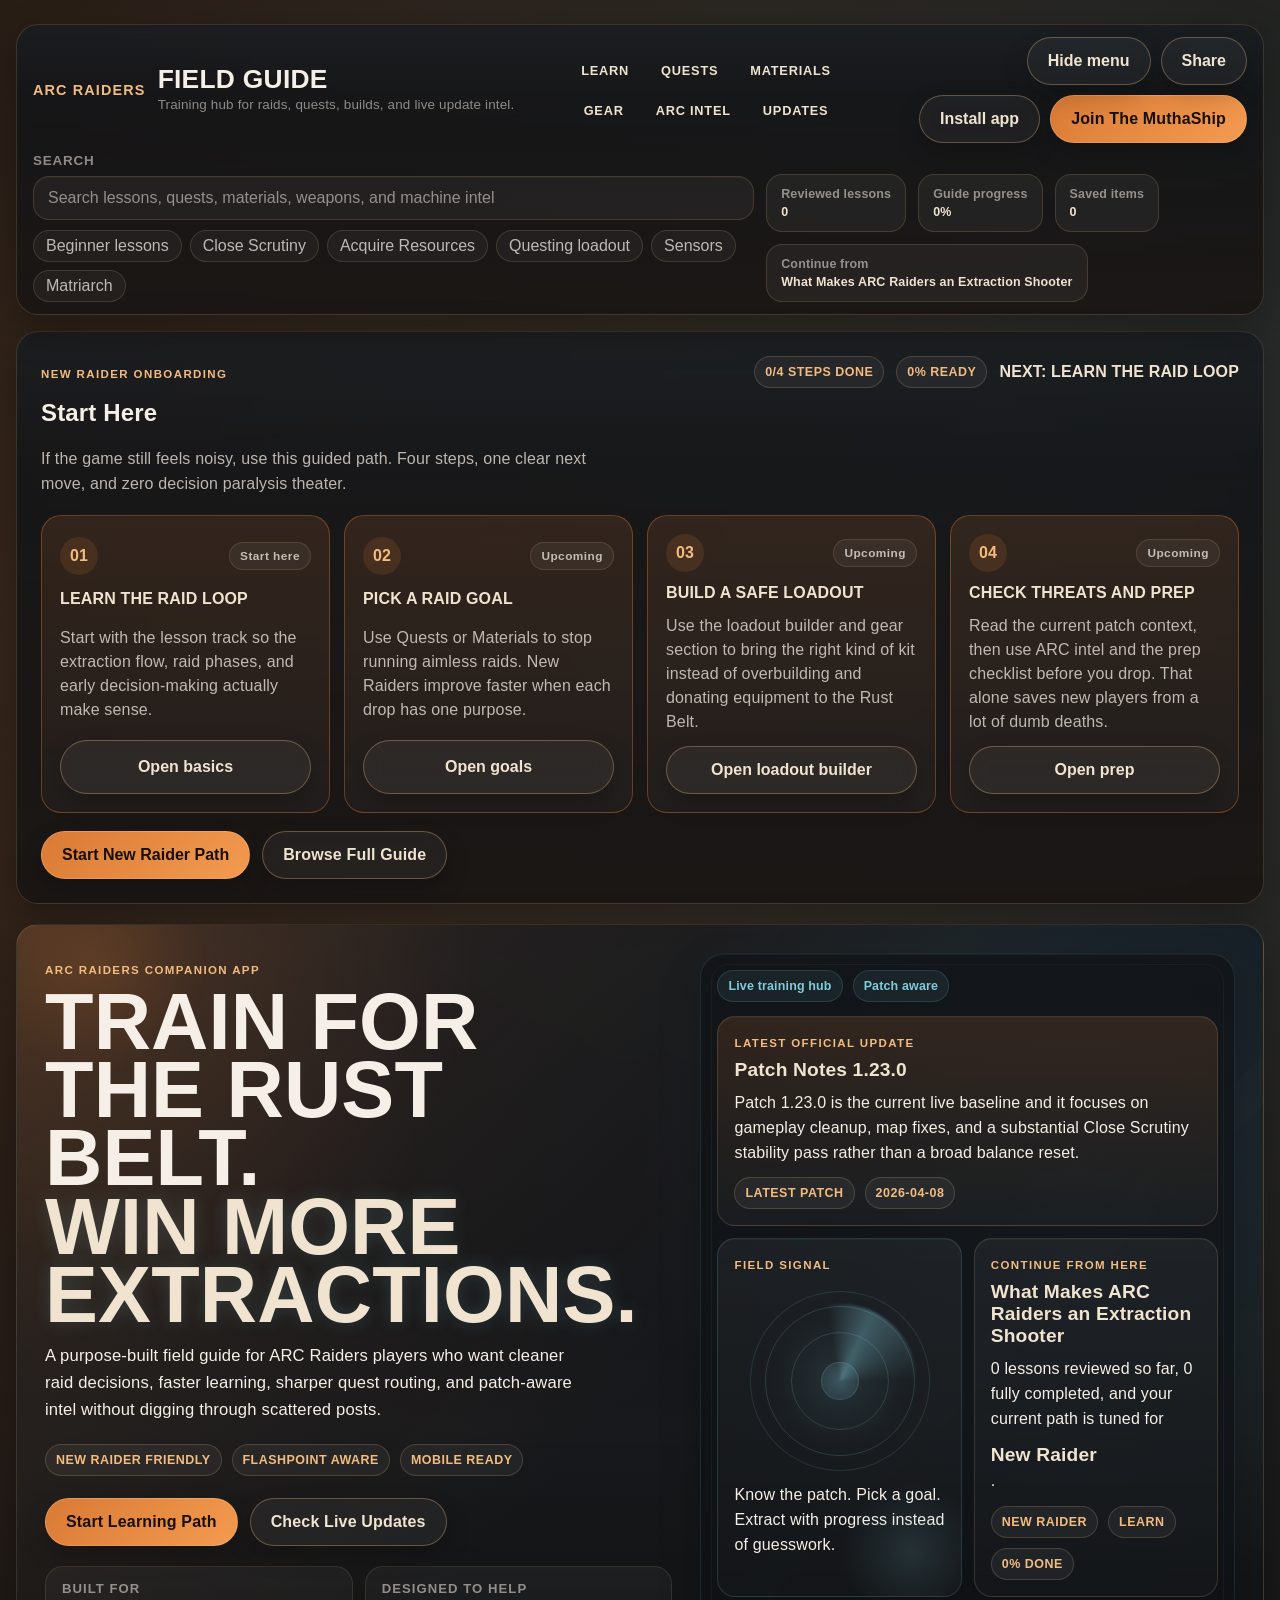
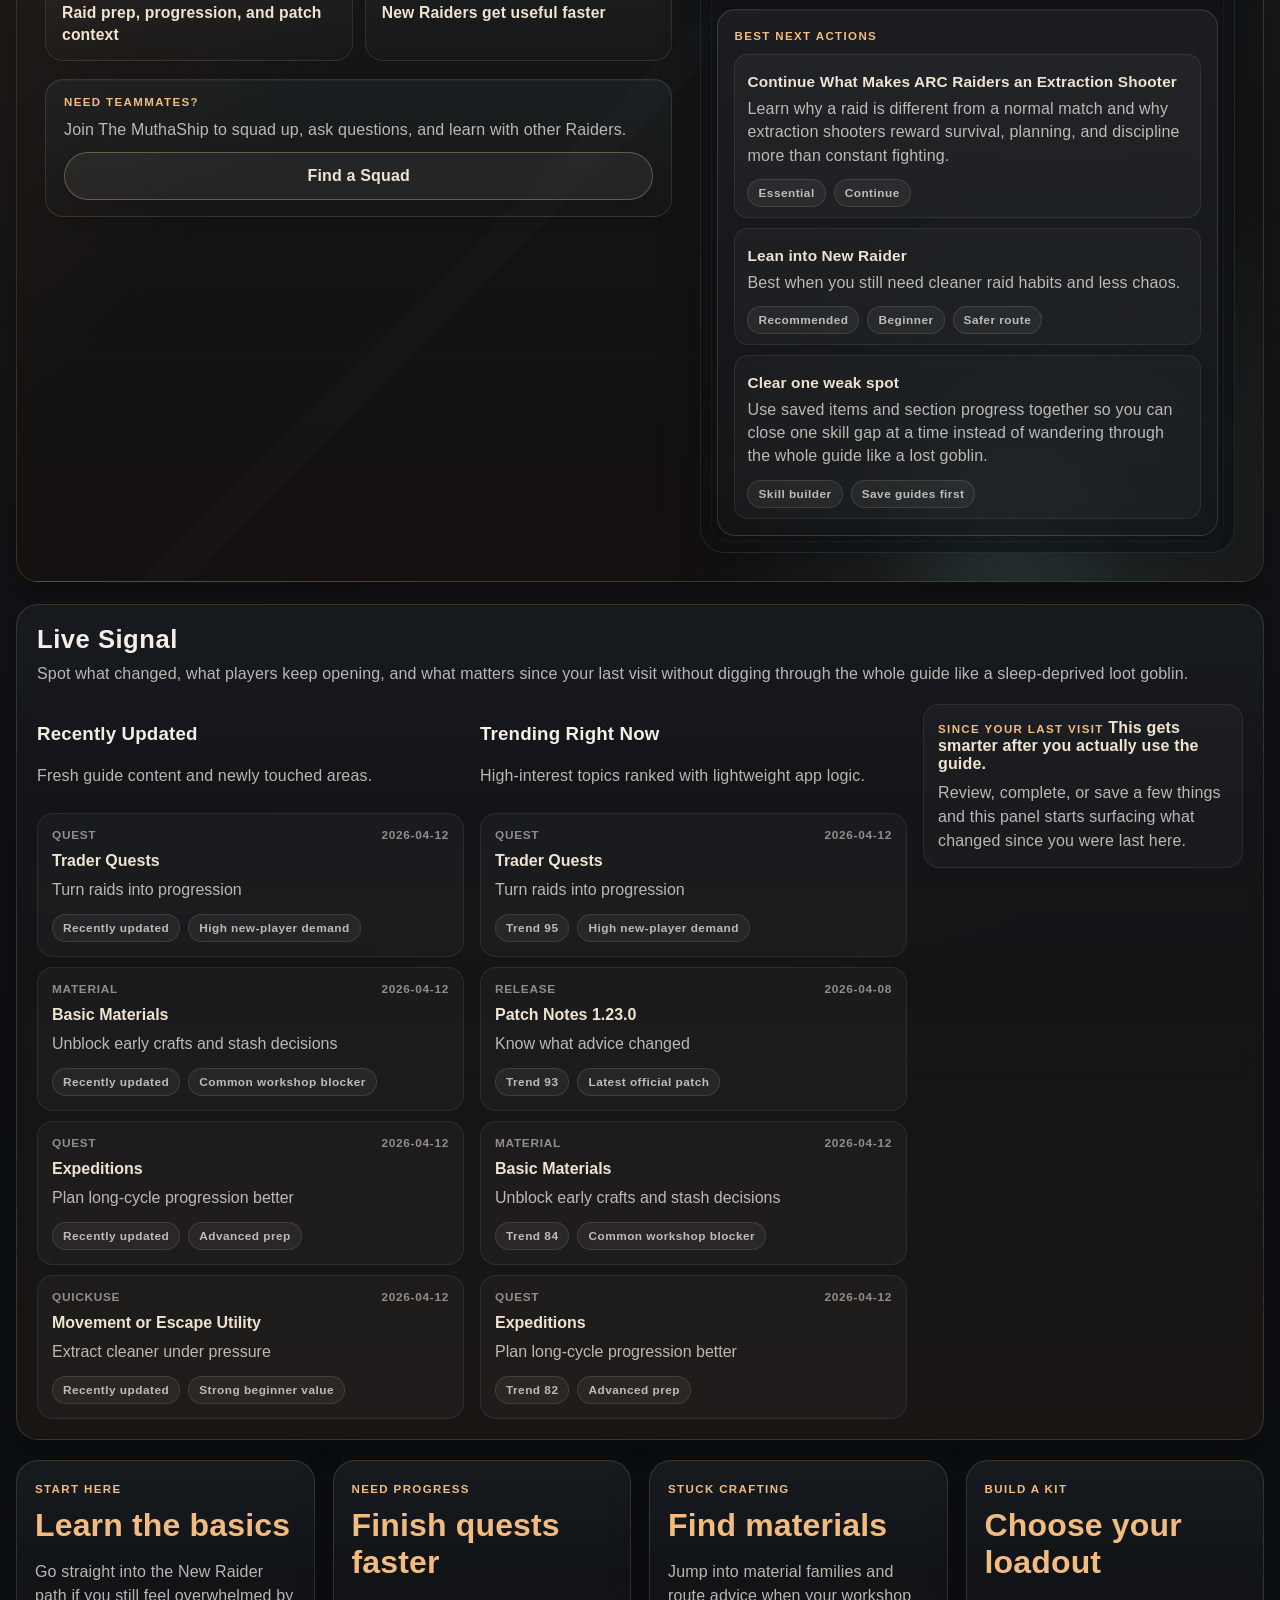
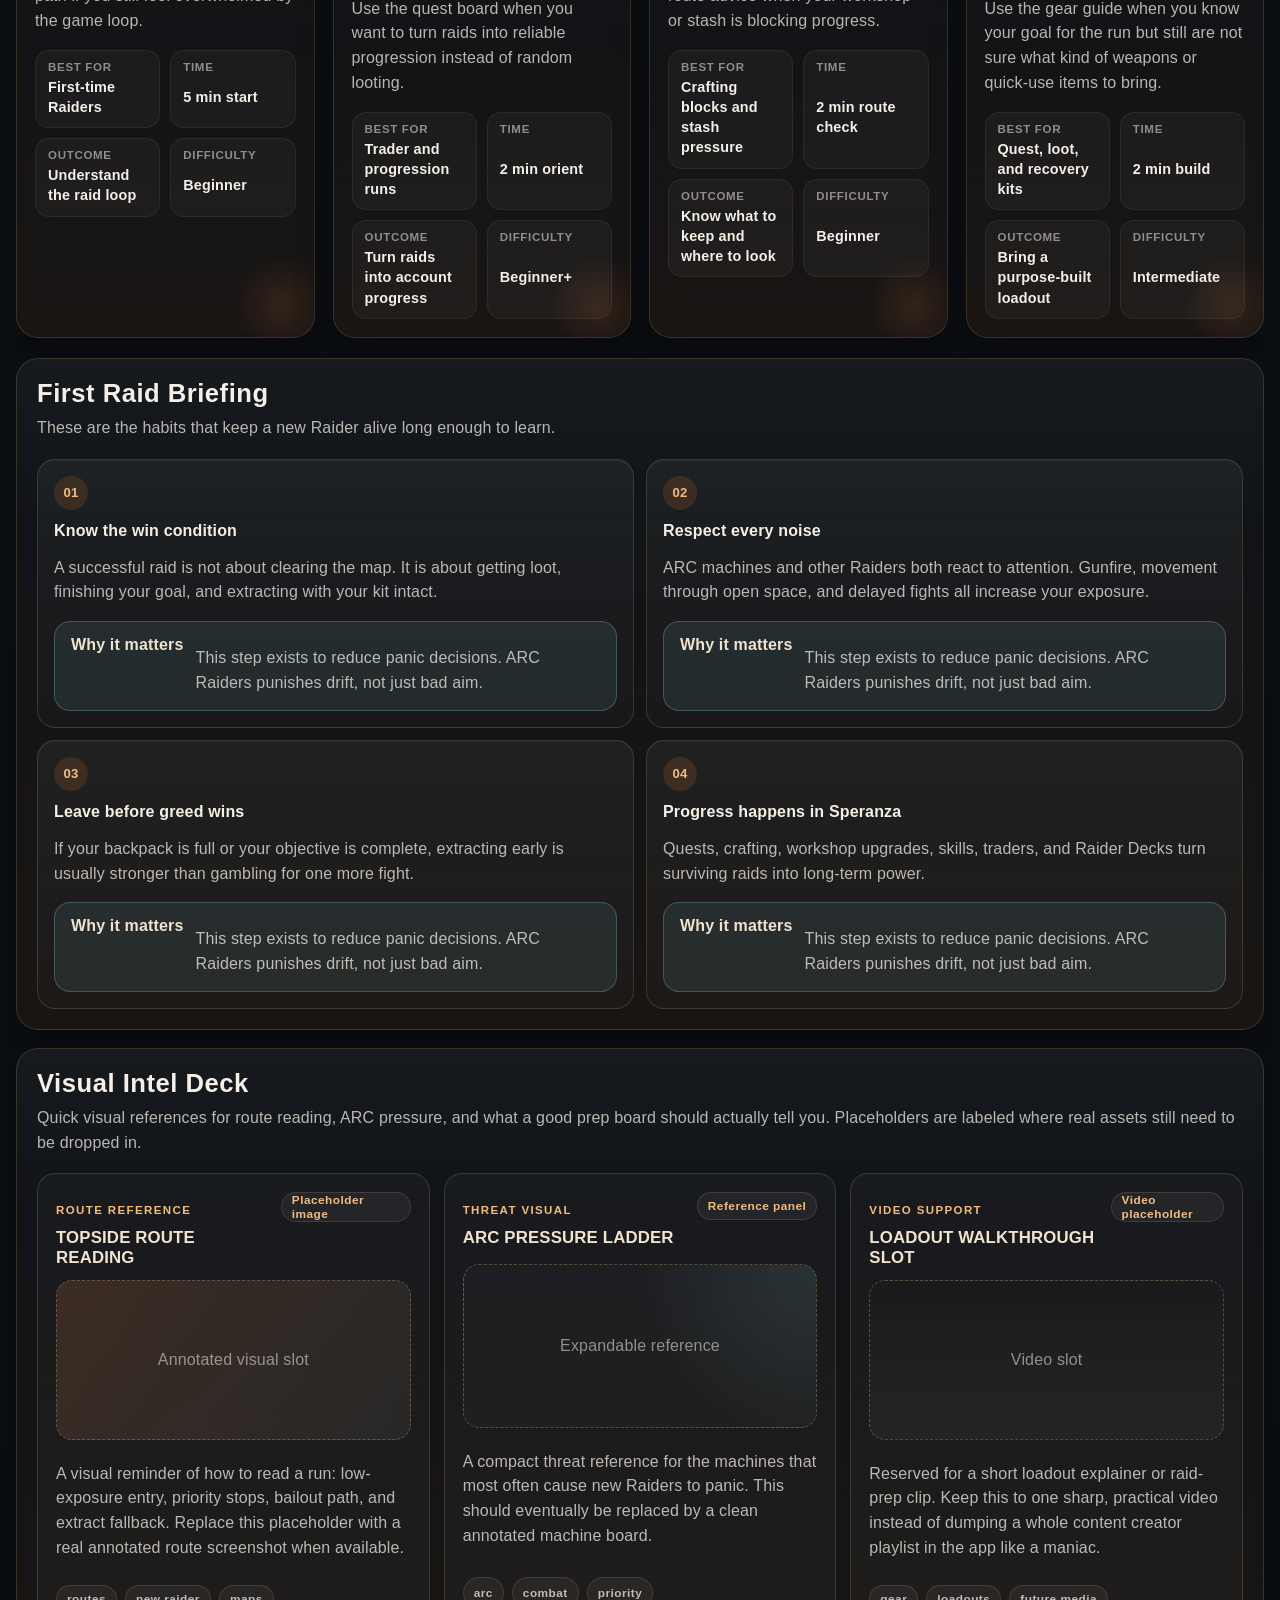
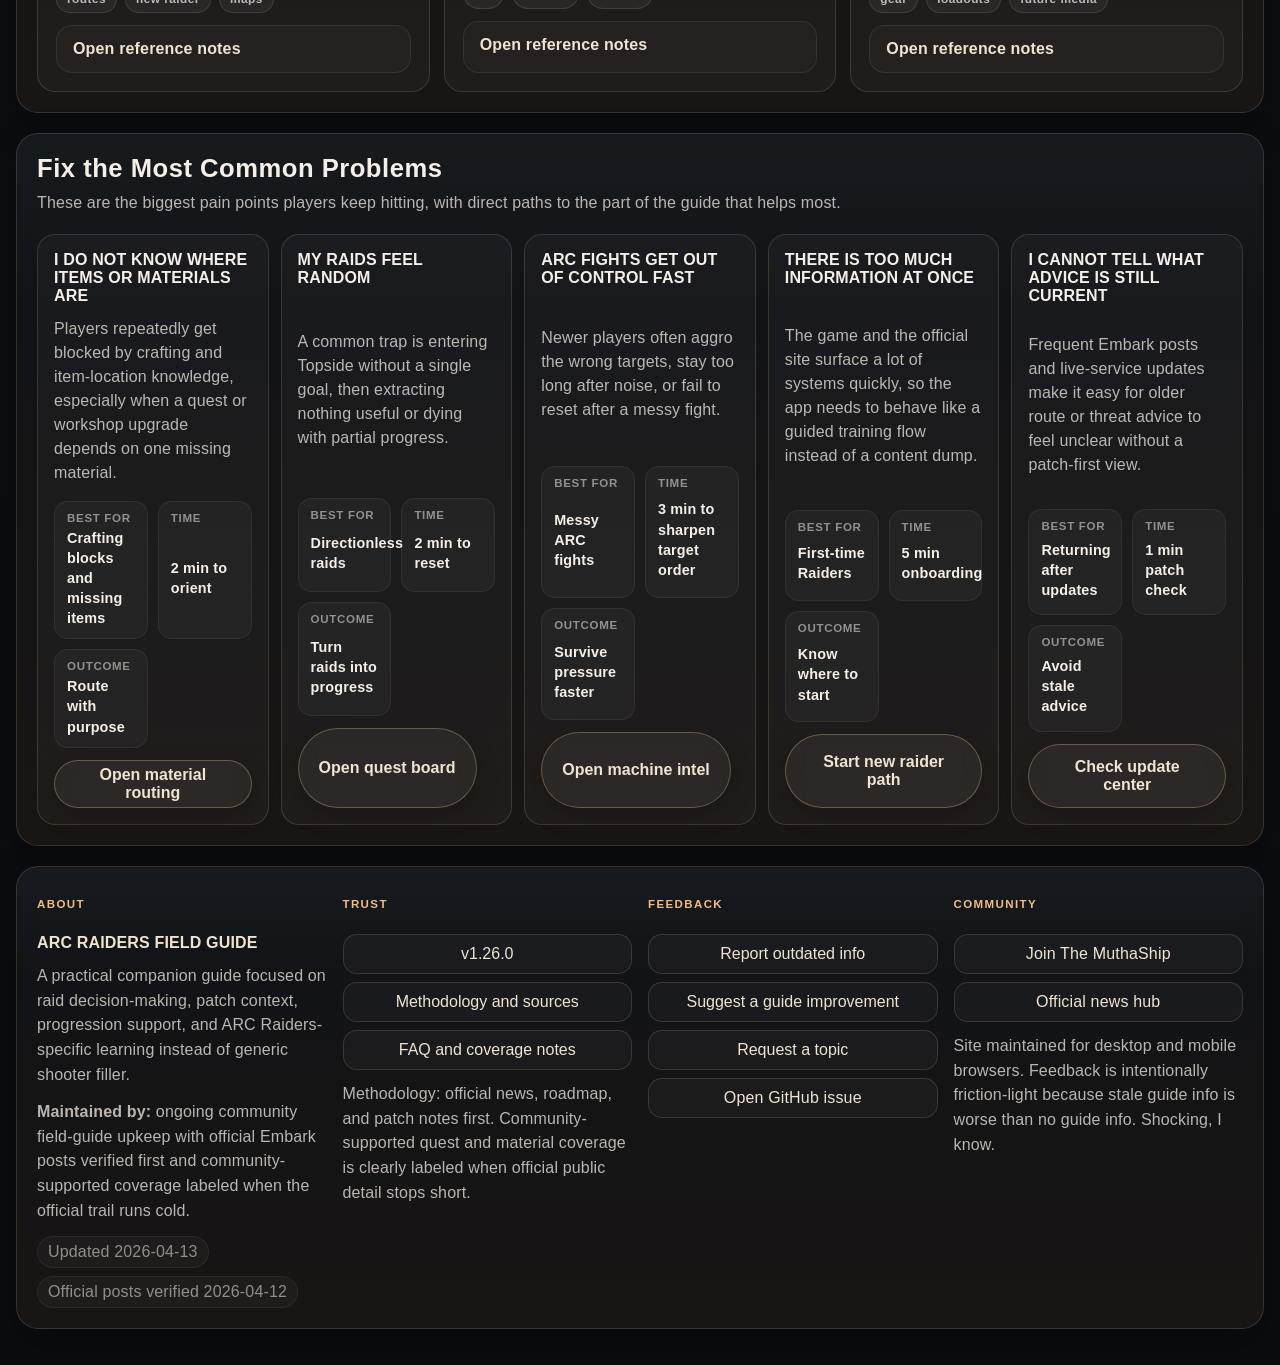
==== commit 46d8afb7: "Polish homepage trust and updates UX" ====
--- a/index.html
+++ b/index.html
@@ -89,8 +89,8 @@
       </div>
       <div id="start-here-steps" class="start-here-steps" aria-live="polite"></div>
       <div class="start-here-actions">
-        <button id="start-here-cta" class="hero-button hero-button-primary" type="button">Start onboarding</button>
-        <a class="hero-button hero-button-secondary" href="#curriculum" data-focus-view="learn">Skip to full guide</a>
+        <button id="start-here-cta" class="hero-button hero-button-primary" type="button">Start New Raider Path</button>
+        <a class="hero-button hero-button-secondary" href="#curriculum" data-focus-view="learn">Browse Full Guide</a>
       </div>
     </section>
 
@@ -129,8 +129,8 @@
           <span class="hero-mini-pill">Mobile ready</span>
         </div>
         <div class="hero-actions">
-          <a class="hero-button hero-button-primary" href="#curriculum" data-focus-view="learn">Continue learning</a>
-          <a class="hero-button hero-button-secondary" href="#update-center" data-focus-view="updates">View latest update</a>
+          <a class="hero-button hero-button-primary" href="#curriculum" data-focus-view="learn">Start Learning Path</a>
+          <a class="hero-button hero-button-secondary" href="#update-center" data-focus-view="updates">Check Live Updates</a>
         </div>
         <div class="hero-proof">
           <div class="hero-proof-item">
@@ -145,7 +145,7 @@
         <div class="hero-community">
           <span class="hero-card-label">Need teammates?</span>
           <p class="hero-community-copy">Join The MuthaShip to squad up, ask questions, and learn with other Raiders.</p>
-          <a class="hero-button hero-button-secondary" href="https://discord.gg/4JZ9f39h" target="_blank" rel="noreferrer">Open Discord</a>
+          <a class="hero-button hero-button-secondary" href="https://discord.gg/4JZ9f39h" target="_blank" rel="noreferrer">Find a Squad</a>
         </div>
       </div>
 
@@ -329,8 +329,8 @@
 
     <section class="panel embark-feed-panel flow-section" data-view="updates">
       <div class="section-heading">
-        <h2>Latest From Embark</h2>
-        <p>Use this as the quick official news watch so players can see what Embark posted most recently before diving into the deeper guide.</p>
+        <h2>Updates Feed</h2>
+        <p>Use this as the active official feed so you can scan major changes, minor fixes, and current patch rhythm without guessing what still matters.</p>
       </div>
       <div id="embark-feed" class="embark-feed" aria-live="polite"></div>
     </section>
@@ -564,6 +564,7 @@
         <p class="eyebrow">About</p>
         <h2 class="footer-title">ARC Raiders Field Guide</h2>
         <p class="footer-copy">A practical companion guide focused on raid decision-making, patch context, progression support, and ARC Raiders-specific learning instead of generic shooter filler.</p>
+        <p class="footer-note"><strong>Maintained by:</strong> ongoing community field-guide upkeep with official Embark posts verified first and community-supported coverage labeled when the official trail runs cold.</p>
         <div class="footer-tag-row">
           <span id="app-updated" class="footer-item">Updated 2026-03-30</span>
           <span id="app-verified" class="footer-item">Official posts verified 2026-03-30</span>
@@ -576,7 +577,7 @@
           <button id="open-methodology" class="footer-link-button" type="button" aria-haspopup="dialog" aria-controls="feedback-modal">Methodology and sources</button>
           <button id="open-faq" class="footer-link-button" type="button" aria-haspopup="dialog" aria-controls="feedback-modal">FAQ and coverage notes</button>
         </div>
-        <p class="footer-note">Official news, roadmap, and patch posts are prioritized first. Community-supported coverage is labeled when official sources stop short.</p>
+        <p class="footer-note">Methodology: official news, roadmap, and patch notes first. Community-supported quest and material coverage is clearly labeled when official public detail stops short.</p>
       </section>
       <section class="footer-column">
         <p class="eyebrow">Feedback</p>
--- a/styles.css
+++ b/styles.css
@@ -986,6 +986,36 @@
   color: var(--muted);
 }
 
+.status-tag {
+  display: inline-flex;
+  align-items: center;
+  min-height: 28px;
+  padding: 0 10px;
+  border-radius: var(--radius-pill);
+  border: 1px solid rgba(129, 203, 218, 0.18);
+  background: rgba(129, 203, 218, 0.08);
+  color: var(--accent-cool);
+  font-size: 0.74rem;
+  font-weight: 800;
+  letter-spacing: 0.04em;
+}
+
+.category-icon {
+  display: inline-flex;
+  align-items: center;
+  justify-content: center;
+  width: 26px;
+  height: 26px;
+  margin-right: 8px;
+  border-radius: 999px;
+  border: 1px solid rgba(245, 197, 140, 0.16);
+  background: rgba(245, 197, 140, 0.08);
+  color: var(--accent-soft);
+  font-size: 0.76rem;
+  font-weight: 900;
+  vertical-align: middle;
+}
+
 .card-meta-mode {
   color: var(--soft);
   font-size: 0.78rem;
@@ -1893,7 +1923,11 @@
 
 .embark-feed {
   display: grid;
-  grid-template-columns: repeat(auto-fit, minmax(220px, 1fr));
+  gap: 12px;
+}
+
+.feed-timeline {
+  display: grid;
   gap: 12px;
 }
 
@@ -1904,6 +1938,20 @@
   border-radius: 18px;
   border: 1px solid var(--line);
   background: rgba(255, 255, 255, 0.03);
+}
+
+.embark-feed-highlight {
+  border-color: rgba(214, 117, 48, 0.34);
+  background: linear-gradient(180deg, rgba(214, 117, 48, 0.14), rgba(255, 255, 255, 0.03));
+}
+
+.embark-feed-card-major {
+  border-color: rgba(129, 203, 218, 0.18);
+  background: linear-gradient(180deg, rgba(129, 203, 218, 0.08), rgba(255, 255, 255, 0.03));
+}
+
+.embark-feed-card-minor {
+  background: rgba(255, 255, 255, 0.025);
 }
 
 .embark-feed-date {
@@ -1912,6 +1960,37 @@
   font-weight: 800;
   letter-spacing: 0.06em;
   text-transform: uppercase;
+}
+
+.feed-item-top {
+  display: flex;
+  align-items: center;
+  justify-content: space-between;
+  gap: 12px;
+}
+
+.feed-impact-badge {
+  display: inline-flex;
+  align-items: center;
+  justify-content: center;
+  padding: 6px 10px;
+  border-radius: 999px;
+  font-size: 0.72rem;
+  font-weight: 800;
+  letter-spacing: 0.06em;
+  text-transform: uppercase;
+}
+
+.feed-impact-badge-major {
+  border: 1px solid rgba(214, 117, 48, 0.24);
+  background: rgba(214, 117, 48, 0.12);
+  color: var(--accent-soft);
+}
+
+.feed-impact-badge-minor {
+  border: 1px solid rgba(255, 255, 255, 0.08);
+  background: rgba(255, 255, 255, 0.05);
+  color: var(--soft);
 }
 
 .embark-feed-title {
@@ -2211,6 +2290,9 @@
 .detail-list li + li { margin-top: 9px; }
 
 .callout {
+  display: grid;
+  grid-template-columns: auto 1fr;
+  gap: 12px;
   padding: 14px 16px;
   border-radius: 16px;
   border: 1px solid rgba(214, 117, 48, 0.32);
@@ -2218,6 +2300,43 @@
 }
 
 .callout strong { color: var(--signal); }
+.callout-icon {
+  display: inline-flex;
+  align-items: center;
+  justify-content: center;
+  width: 28px;
+  height: 28px;
+  border-radius: 999px;
+  border: 1px solid rgba(255, 255, 255, 0.1);
+  background: rgba(255, 255, 255, 0.06);
+  color: var(--signal);
+  font-size: 0.82rem;
+  font-weight: 900;
+}
+
+.callout-body {
+  display: grid;
+  gap: 4px;
+}
+
+.callout-tip {
+  border-color: rgba(129, 203, 218, 0.28);
+  background: rgba(129, 203, 218, 0.1);
+}
+
+.callout-warning {
+  border-color: rgba(214, 117, 48, 0.34);
+  background: rgba(214, 117, 48, 0.12);
+}
+
+.callout-trust {
+  border-color: rgba(233, 220, 200, 0.2);
+  background: rgba(255, 255, 255, 0.05);
+}
+
+.spotlight-actions {
+  margin-top: 14px;
+}
 .intel-grid { grid-template-columns: 1.15fr 0.85fr; }
 .machine-overview {
   display: grid;
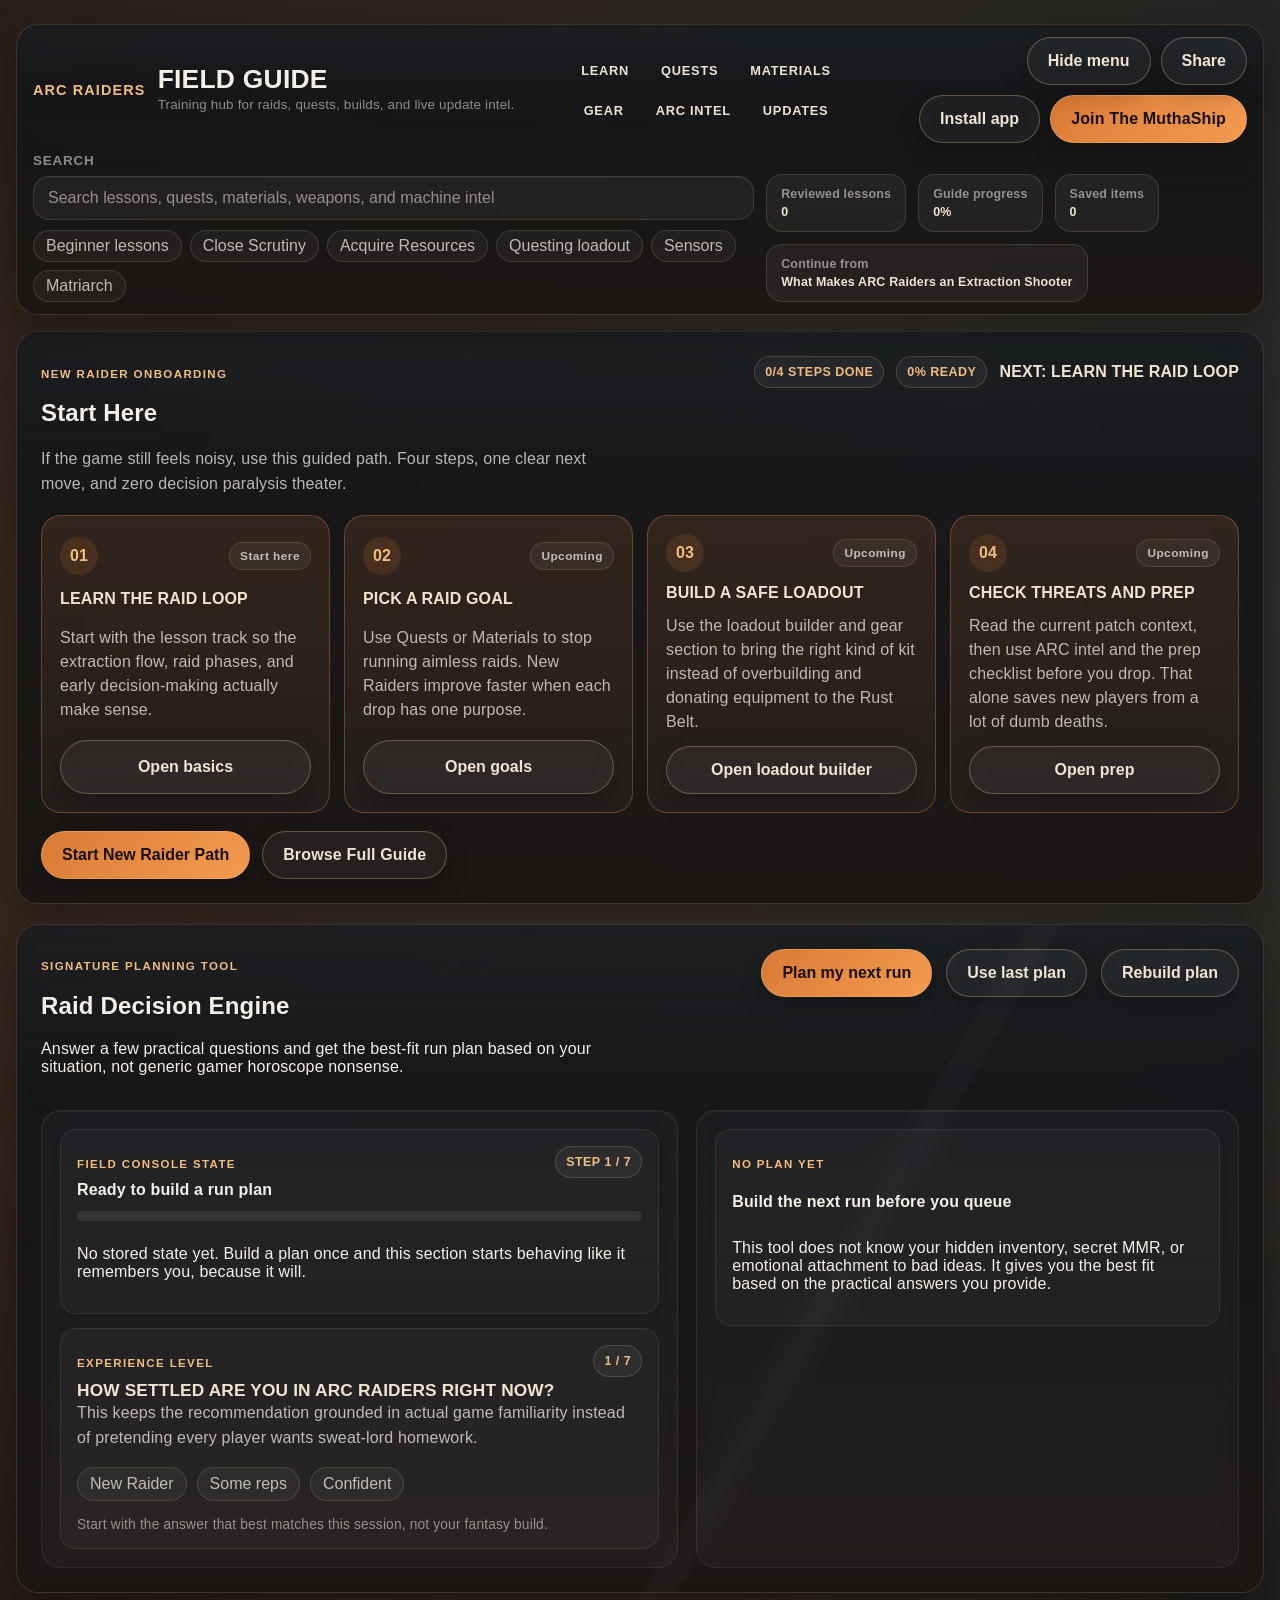
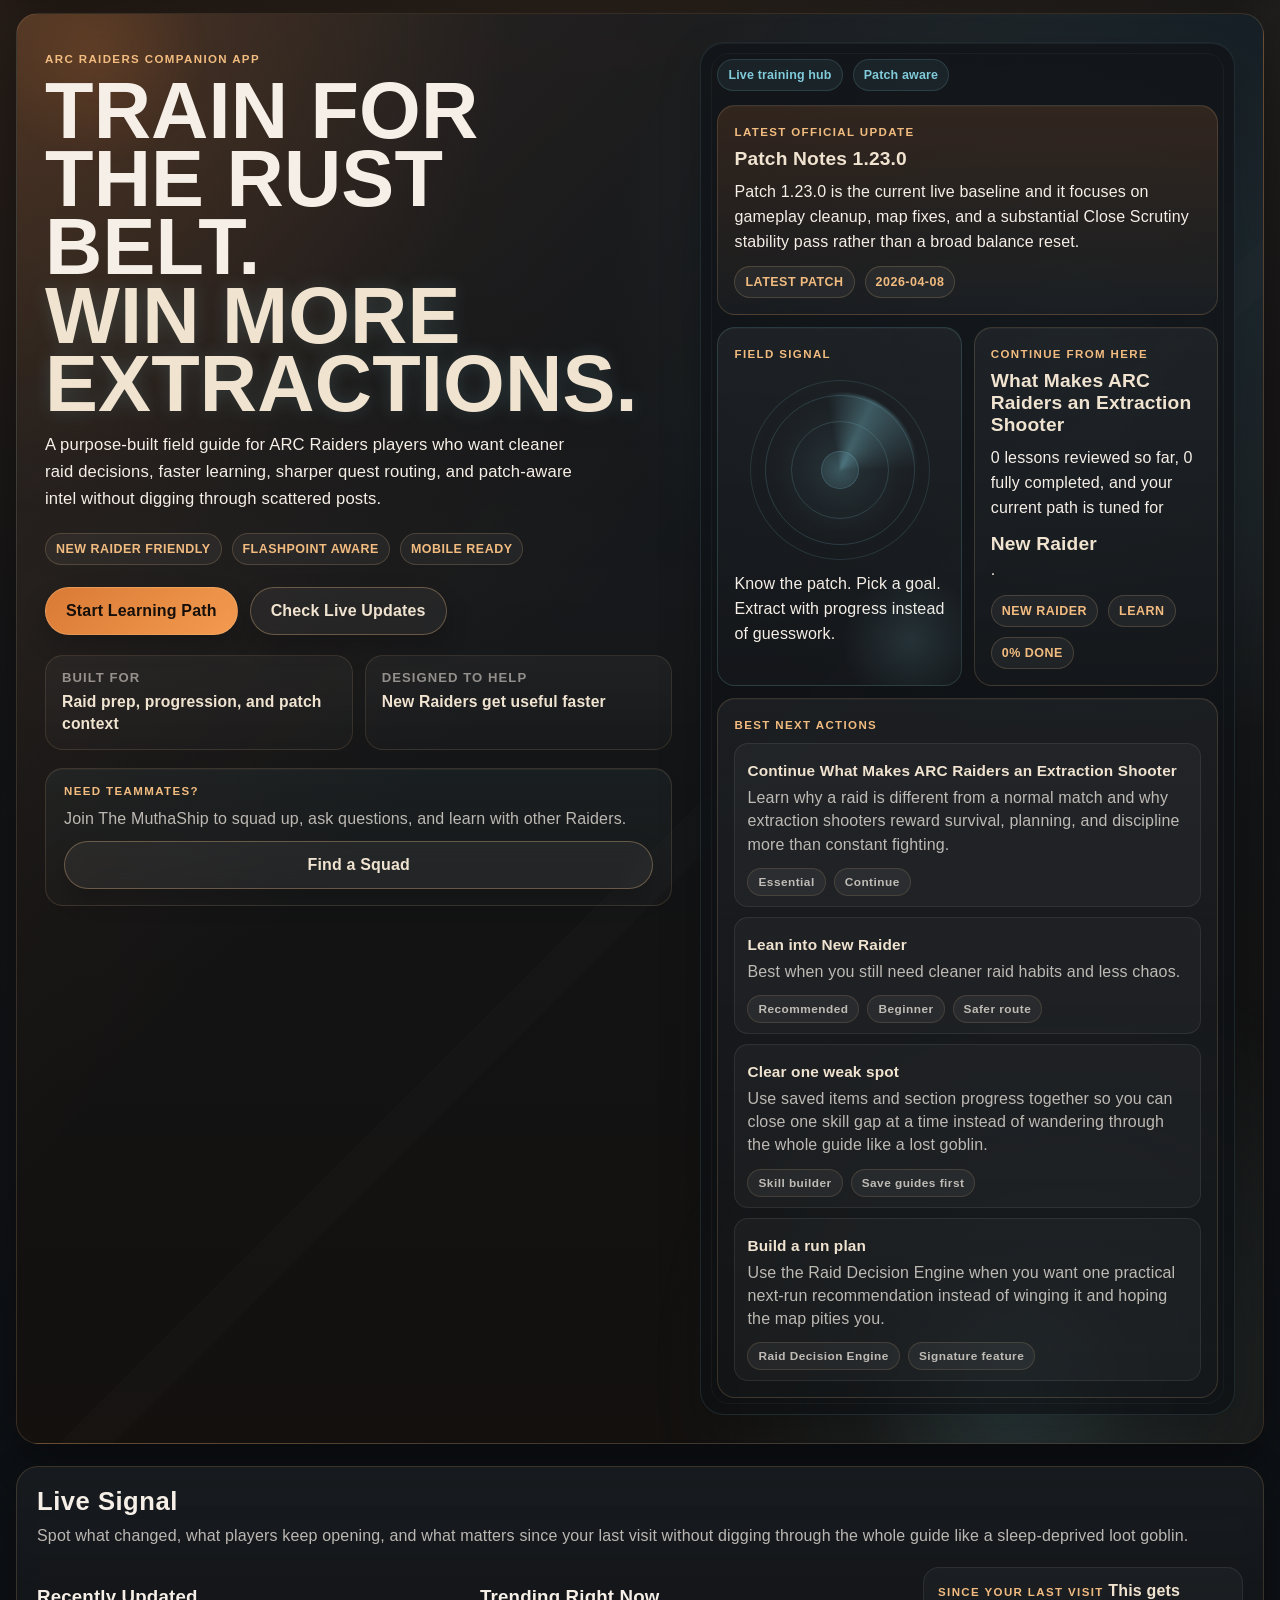
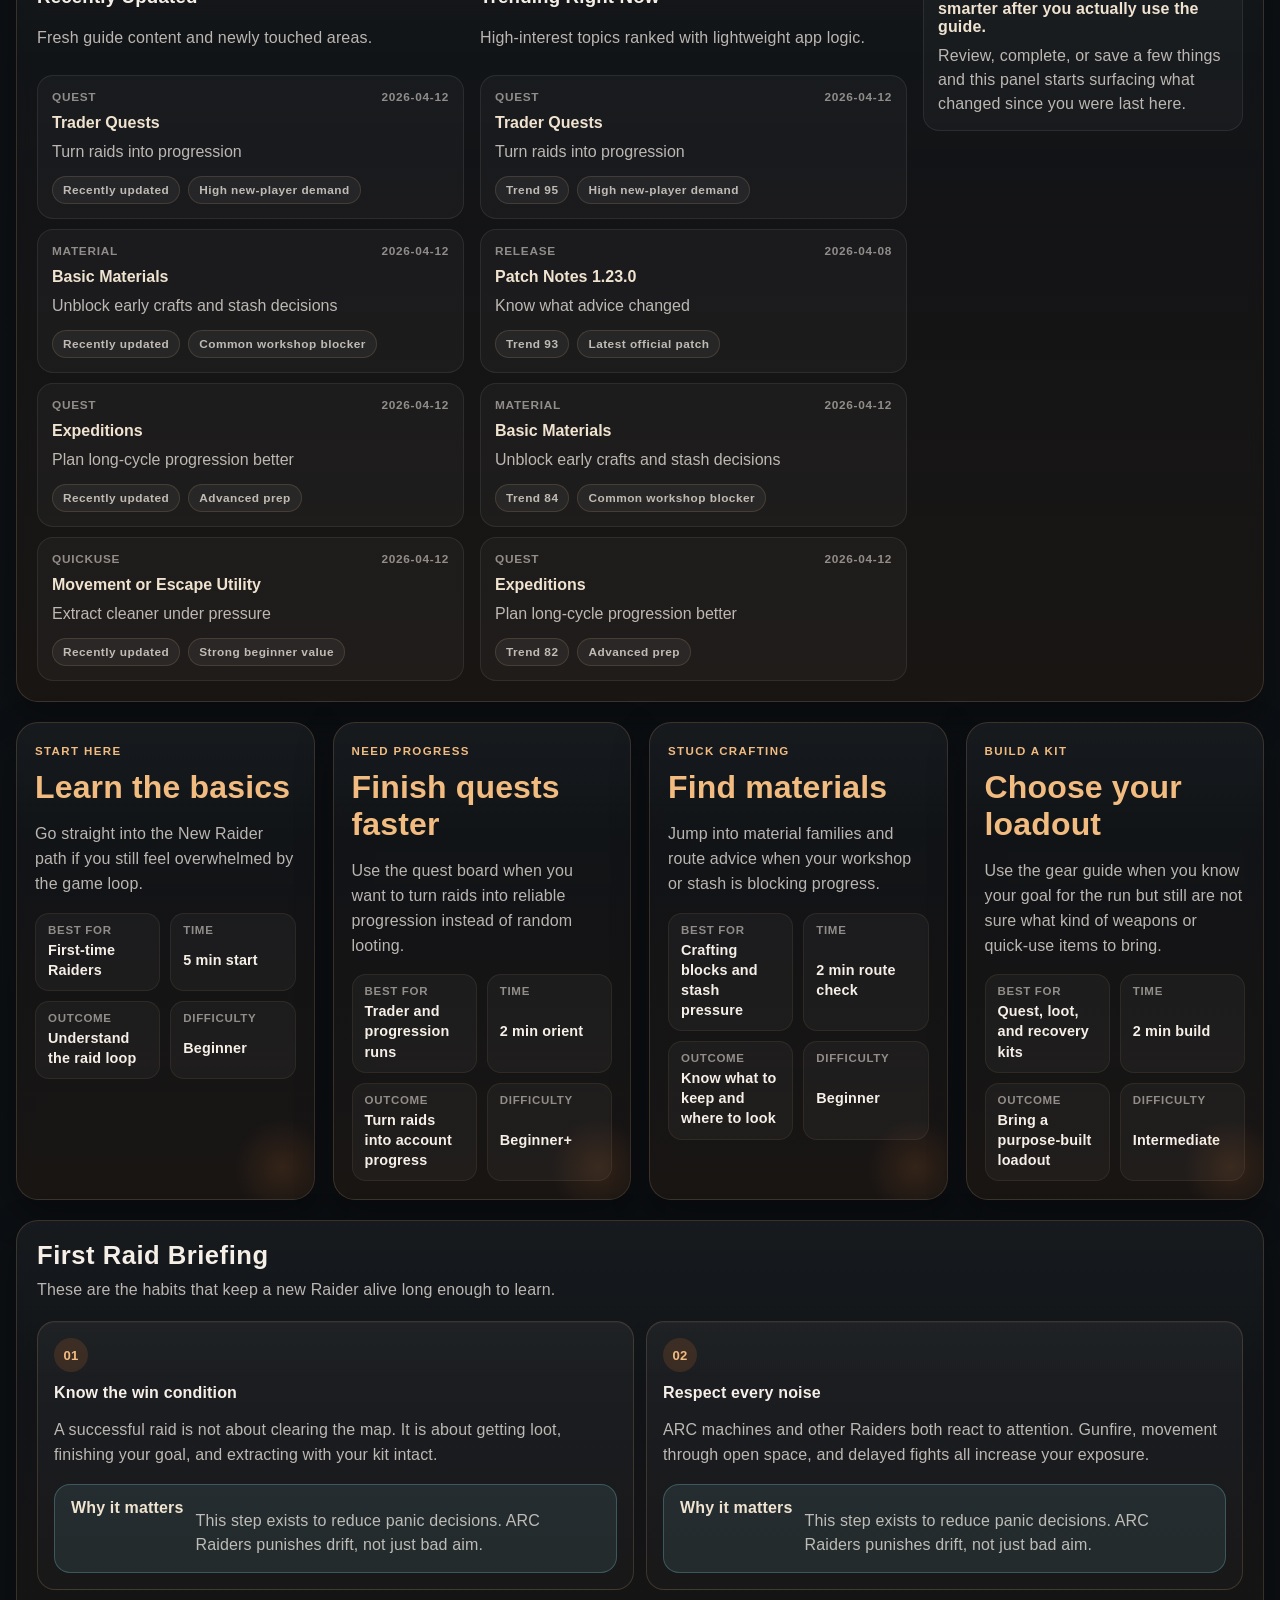
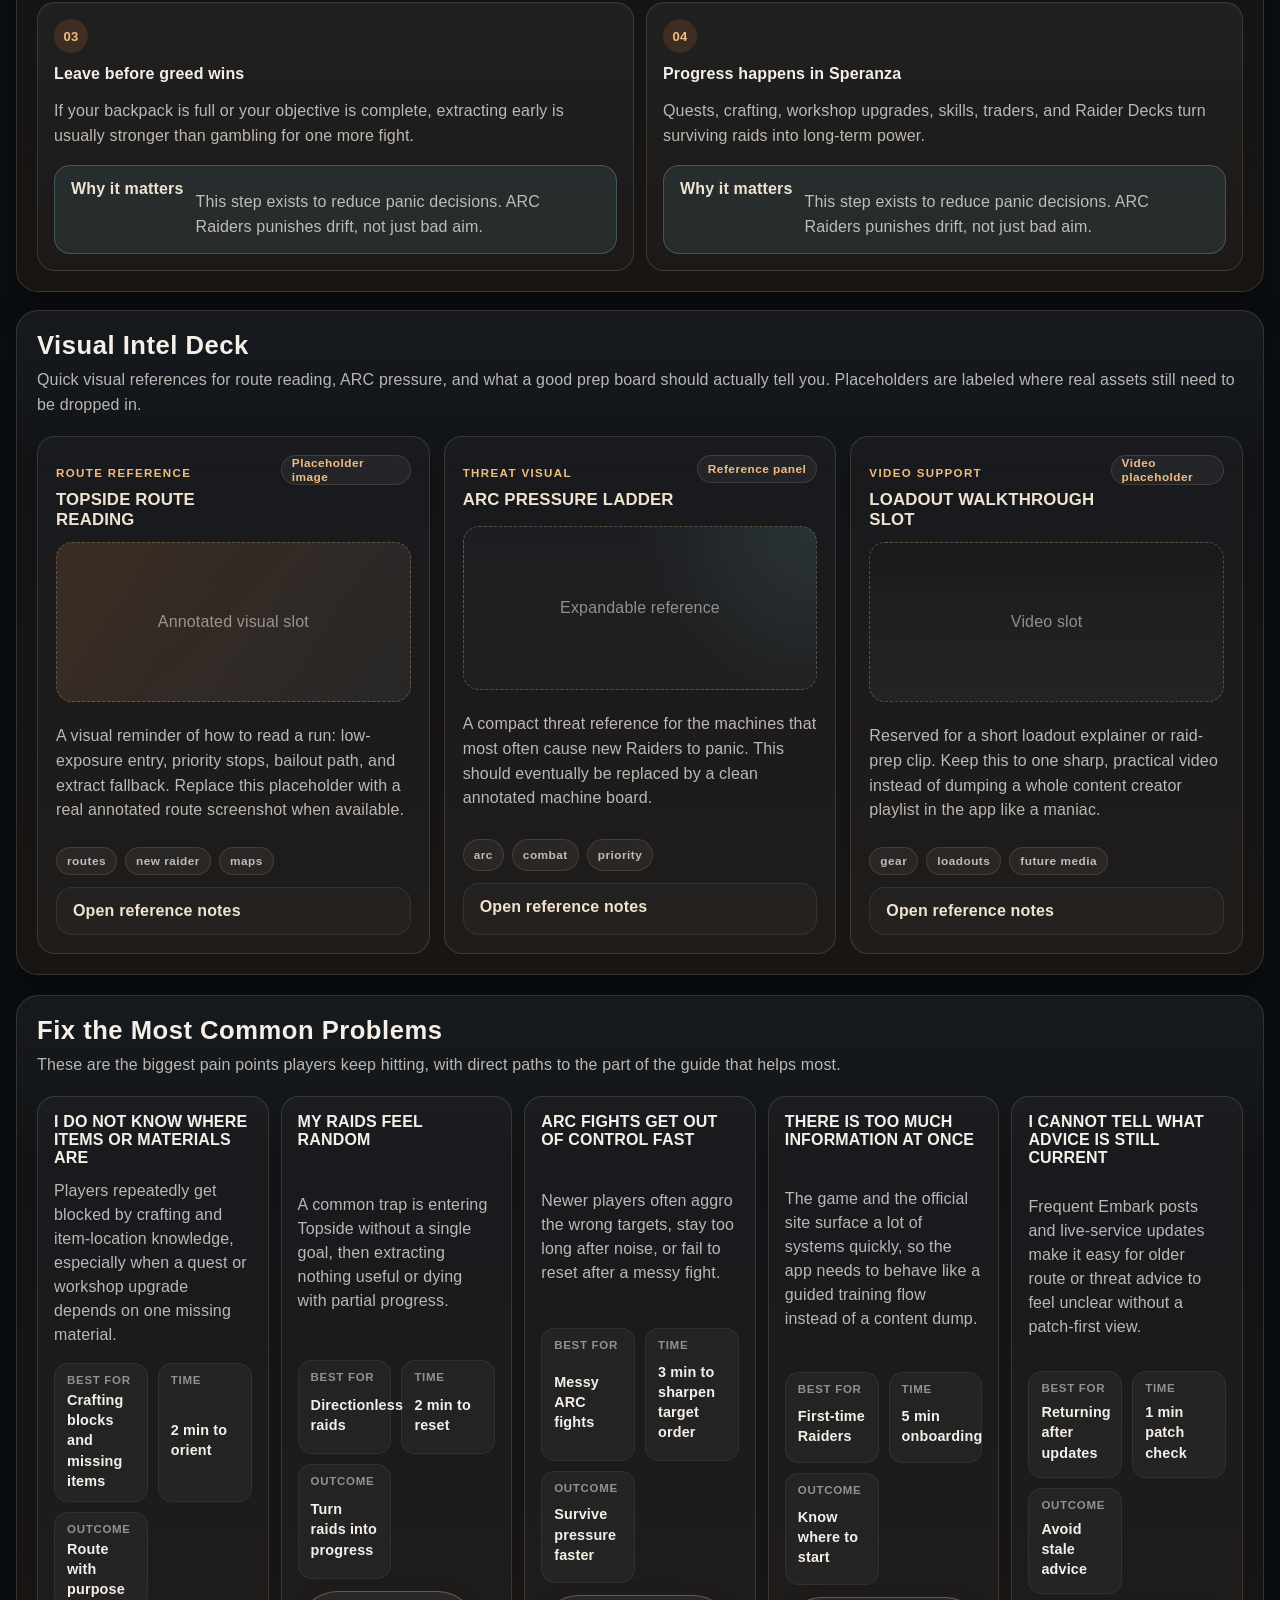
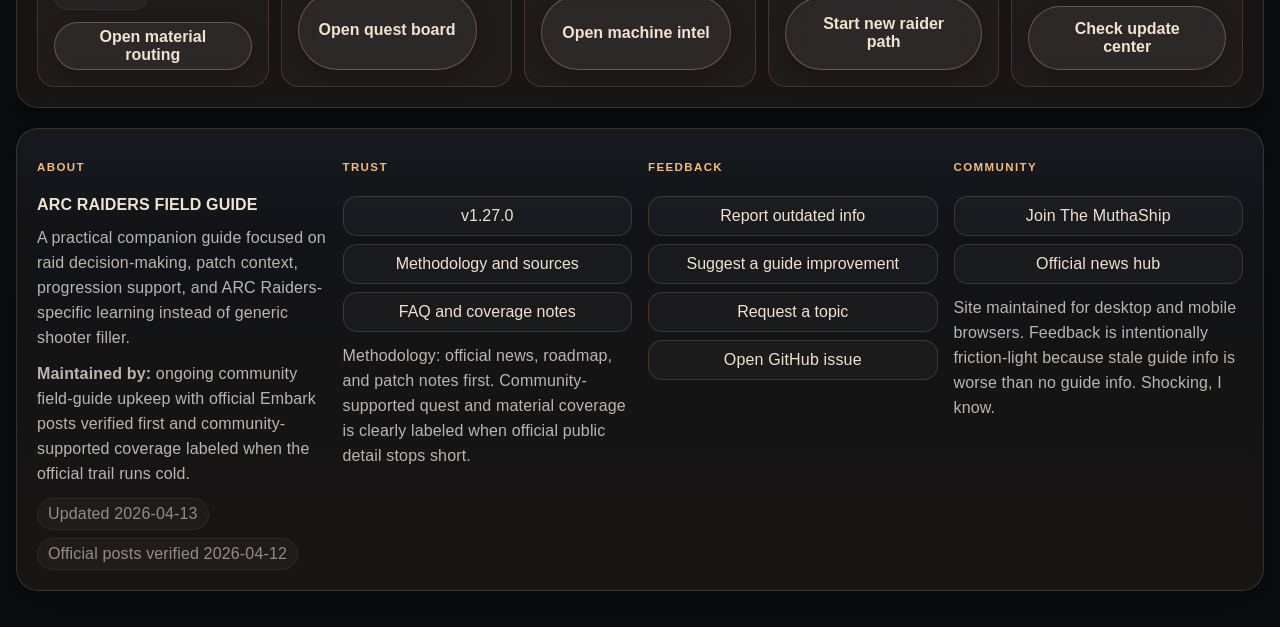
==== commit c6dd2ec1: "Add Raid Decision Engine" ====
--- a/index.html
+++ b/index.html
@@ -94,6 +94,28 @@
       </div>
     </section>
 
+    <section id="raid-decision-engine" class="panel decision-engine flow-section" data-view="start">
+      <div class="decision-engine-head">
+        <div>
+          <p class="eyebrow">Signature Planning Tool</p>
+          <h2>Raid Decision Engine</h2>
+          <p class="decision-engine-copy">Answer a few practical questions and get the best-fit run plan based on your situation, not generic gamer horoscope nonsense.</p>
+        </div>
+        <div class="decision-engine-actions">
+          <button id="decision-engine-start" class="hero-button hero-button-primary" type="button">Plan my next run</button>
+          <button id="decision-engine-last-plan" class="hero-button hero-button-secondary" type="button" hidden>Use last plan</button>
+          <button id="decision-engine-reset" class="hero-button hero-button-secondary" type="button">Rebuild plan</button>
+        </div>
+      </div>
+      <div class="decision-engine-layout">
+        <section class="decision-engine-panel">
+          <div id="decision-engine-status" class="decision-engine-status" aria-live="polite"></div>
+          <div id="decision-engine-flow" class="decision-engine-flow" aria-live="polite"></div>
+        </section>
+        <aside id="decision-engine-result" class="decision-engine-result" aria-live="polite"></aside>
+      </div>
+    </section>
+
     <section id="personal-hub" class="panel personal-hub flow-section" data-view="start" hidden>
       <div class="section-heading">
         <h2>Your Raider Dashboard</h2>
--- a/styles.css
+++ b/styles.css
@@ -414,6 +414,212 @@
   flex-wrap: wrap;
 }
 
+.decision-engine {
+  position: relative;
+  overflow: hidden;
+  padding: 24px;
+  margin-bottom: 20px;
+  background:
+    radial-gradient(circle at 82% 18%, rgba(129, 203, 218, 0.14), transparent 26%),
+    radial-gradient(circle at 12% 76%, rgba(217, 122, 53, 0.14), transparent 28%),
+    linear-gradient(180deg, rgba(255, 255, 255, 0.045), transparent 22%),
+    linear-gradient(180deg, rgba(14, 18, 24, 0.96), rgba(20, 16, 15, 0.96));
+}
+
+.decision-engine::before {
+  content: "";
+  position: absolute;
+  inset: 0;
+  background:
+    linear-gradient(120deg, transparent 0 62%, rgba(255, 255, 255, 0.04) 62% 64%, transparent 64% 100%);
+  pointer-events: none;
+  opacity: 0.6;
+}
+
+.decision-engine-head,
+.decision-engine-actions,
+.decision-engine-question-top,
+.decision-engine-step-actions,
+.decision-engine-recommendation-top,
+.decision-engine-link-head {
+  display: flex;
+  gap: 14px;
+}
+
+.decision-engine-head,
+.decision-engine-link-head {
+  align-items: flex-start;
+  justify-content: space-between;
+}
+
+.decision-engine-head {
+  position: relative;
+  z-index: 1;
+  margin-bottom: 18px;
+}
+
+.decision-engine-copy,
+.decision-engine-note {
+  max-width: 64ch;
+}
+
+.decision-engine-actions {
+  flex-wrap: wrap;
+  justify-content: flex-end;
+}
+
+.decision-engine-layout {
+  position: relative;
+  z-index: 1;
+  display: grid;
+  grid-template-columns: minmax(0, 1.08fr) minmax(300px, 0.92fr);
+  gap: 18px;
+}
+
+.decision-engine-panel,
+.decision-engine-result {
+  border-radius: calc(var(--radius-card) + 2px);
+  border: 1px solid rgba(255, 255, 255, 0.08);
+  background: rgba(255, 255, 255, 0.035);
+  box-shadow: inset 0 1px 0 rgba(255, 255, 255, 0.04);
+  backdrop-filter: blur(8px);
+}
+
+.decision-engine-panel {
+  padding: 18px;
+}
+
+.decision-engine-result {
+  padding: 18px;
+  display: grid;
+  gap: 16px;
+  align-content: start;
+}
+
+.decision-engine-status {
+  margin-bottom: 14px;
+}
+
+.decision-engine-status-card,
+.decision-engine-question,
+.decision-engine-empty,
+.decision-engine-recommendation,
+.decision-engine-links,
+.decision-engine-why {
+  border-radius: 16px;
+  border: 1px solid rgba(255, 255, 255, 0.08);
+  background: rgba(255, 255, 255, 0.03);
+  padding: 16px;
+}
+
+.decision-engine-status-card,
+.decision-engine-empty,
+.decision-engine-recommendation,
+.decision-engine-why {
+  display: grid;
+  gap: 12px;
+}
+
+.decision-engine-progress {
+  display: grid;
+  gap: 8px;
+}
+
+.decision-engine-progress-bar {
+  height: 10px;
+  border-radius: 999px;
+  background: rgba(255, 255, 255, 0.07);
+  overflow: hidden;
+}
+
+.decision-engine-progress-bar span {
+  display: block;
+  height: 100%;
+  border-radius: inherit;
+  background: linear-gradient(135deg, var(--accent), var(--accent-strong));
+  box-shadow: 0 0 16px rgba(214, 117, 48, 0.35);
+}
+
+.decision-engine-flow {
+  display: grid;
+  gap: 14px;
+}
+
+.decision-engine-question-top {
+  align-items: flex-start;
+  justify-content: space-between;
+}
+
+.decision-engine-question-copy,
+.decision-engine-recommendation-copy,
+.decision-engine-link-card p {
+  margin: 0;
+  color: var(--muted);
+  line-height: 1.55;
+}
+
+.decision-engine-chip-group {
+  display: flex;
+  flex-wrap: wrap;
+  gap: 10px;
+  margin-top: 16px;
+}
+
+.decision-engine-step-actions {
+  justify-content: space-between;
+  align-items: center;
+  margin-top: 16px;
+}
+
+.decision-engine-step-note {
+  color: var(--soft);
+  font-size: 0.86rem;
+}
+
+.decision-engine-recommendation-top {
+  align-items: flex-start;
+  justify-content: space-between;
+}
+
+.decision-engine-badges,
+.decision-engine-answer-list {
+  display: flex;
+  flex-wrap: wrap;
+  gap: 8px;
+}
+
+.decision-engine-link-list {
+  display: grid;
+  gap: 10px;
+}
+
+.decision-engine-link-card {
+  display: grid;
+  gap: 8px;
+  padding: 14px;
+  border-radius: 14px;
+  border: 1px solid rgba(255, 255, 255, 0.08);
+  background: rgba(255, 255, 255, 0.025);
+}
+
+.decision-engine-link-type {
+  color: var(--accent-soft);
+  font-size: 0.78rem;
+  font-weight: 800;
+  letter-spacing: 0.08em;
+  text-transform: uppercase;
+}
+
+.decision-engine-link-actions {
+  display: flex;
+  flex-wrap: wrap;
+  gap: 10px;
+}
+
+.decision-engine-primary-cta {
+  width: 100%;
+}
+
 .media-intel-panel,
 .tools-panel {
   padding: 20px;
@@ -2740,7 +2946,7 @@
 }
 
 @media (max-width: 1120px) {
-  .hero, .update-layout, .curriculum-layout, .quest-layout, .materials-layout, .gear-layout, .intel-grid, .status-grid, .briefing-list, .launchpad-grid, .personal-hub-grid, .tool-grid, .compare-grid, .feedback-grid, .app-footer, .start-here-steps, .live-signal-grid { grid-template-columns: 1fr; }
+  .hero, .update-layout, .curriculum-layout, .quest-layout, .materials-layout, .gear-layout, .intel-grid, .status-grid, .briefing-list, .launchpad-grid, .personal-hub-grid, .tool-grid, .compare-grid, .feedback-grid, .app-footer, .start-here-steps, .live-signal-grid, .decision-engine-layout { grid-template-columns: 1fr; }
   .curriculum-layout { gap: 16px; }
   .materials-catalog { grid-template-columns: 1fr; }
   .site-tools-row { grid-template-columns: 1fr; }
@@ -2763,7 +2969,7 @@
   .app-shell { width: min(100%, calc(100% - 16px)); padding-top: 12px; }
   .site-header,
   .search-results-panel { padding: 16px; }
-  .hero, .status-card, .briefing, .pain-points-panel, .overview-panel, .rail-panel, .detail-panel, .intel-panel, .start-here-flow { padding: 16px; }
+  .hero, .status-card, .briefing, .pain-points-panel, .overview-panel, .rail-panel, .detail-panel, .intel-panel, .start-here-flow, .decision-engine { padding: 16px; }
   .personal-hub { padding: 16px; }
   .hero h1, .hero h2 { font-size: clamp(1.7rem, 8vw, 2.5rem); max-width: 12ch; }
   .hero-actions { display: grid; grid-template-columns: 1fr; }
@@ -2773,6 +2979,14 @@
   .hero-stage-shell { padding: 14px; }
   .hero-proof { grid-template-columns: 1fr; }
   .hero-signal { width: 150px; height: 150px; }
+  .decision-engine-head,
+  .decision-engine-actions,
+  .decision-engine-question-top,
+  .decision-engine-step-actions,
+  .decision-engine-recommendation-top,
+  .decision-engine-link-head { flex-direction: column; }
+  .decision-engine-actions { justify-content: flex-start; }
+  .decision-engine-primary-cta { width: 100%; }
   .lesson-list, .machine-list, .track-list { grid-template-columns: 1fr; }
   .machine-priority-grid { grid-template-columns: 1fr; }
   .machine-tactics-grid { grid-template-columns: 1fr; }
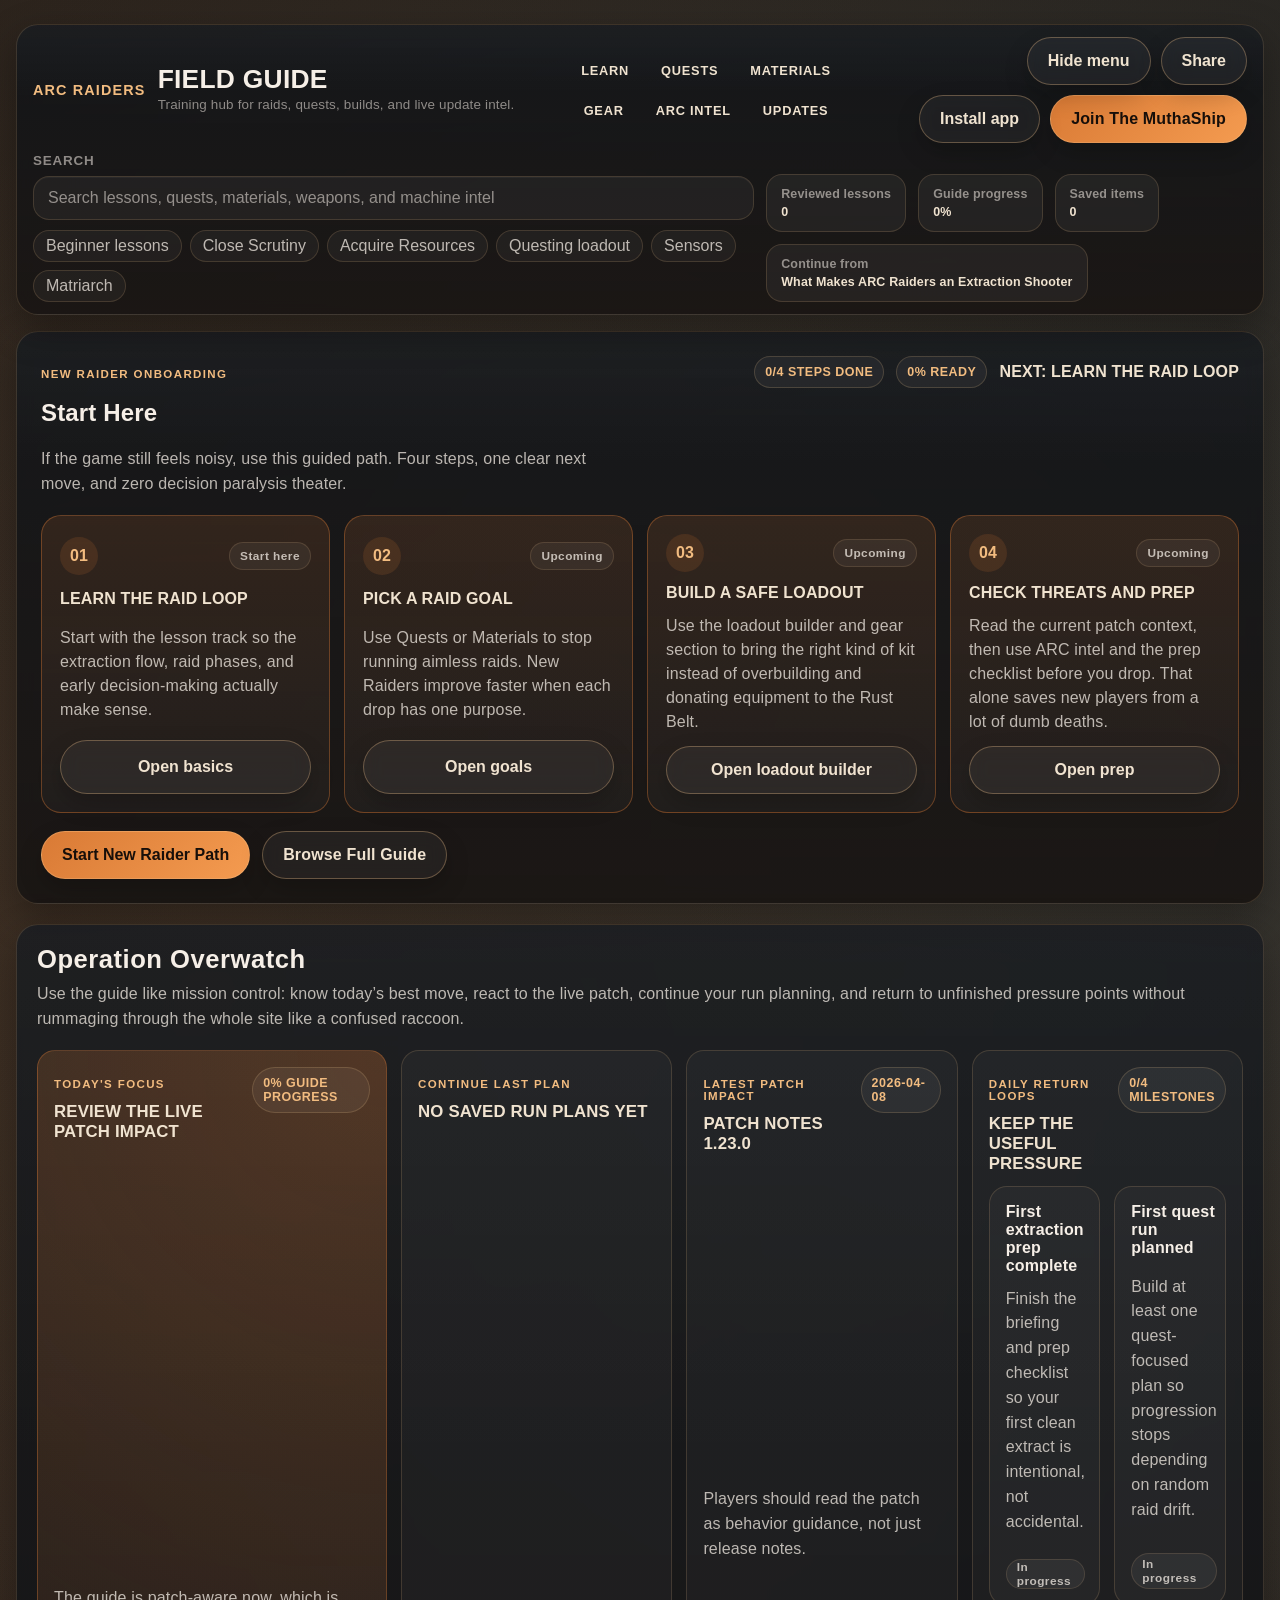
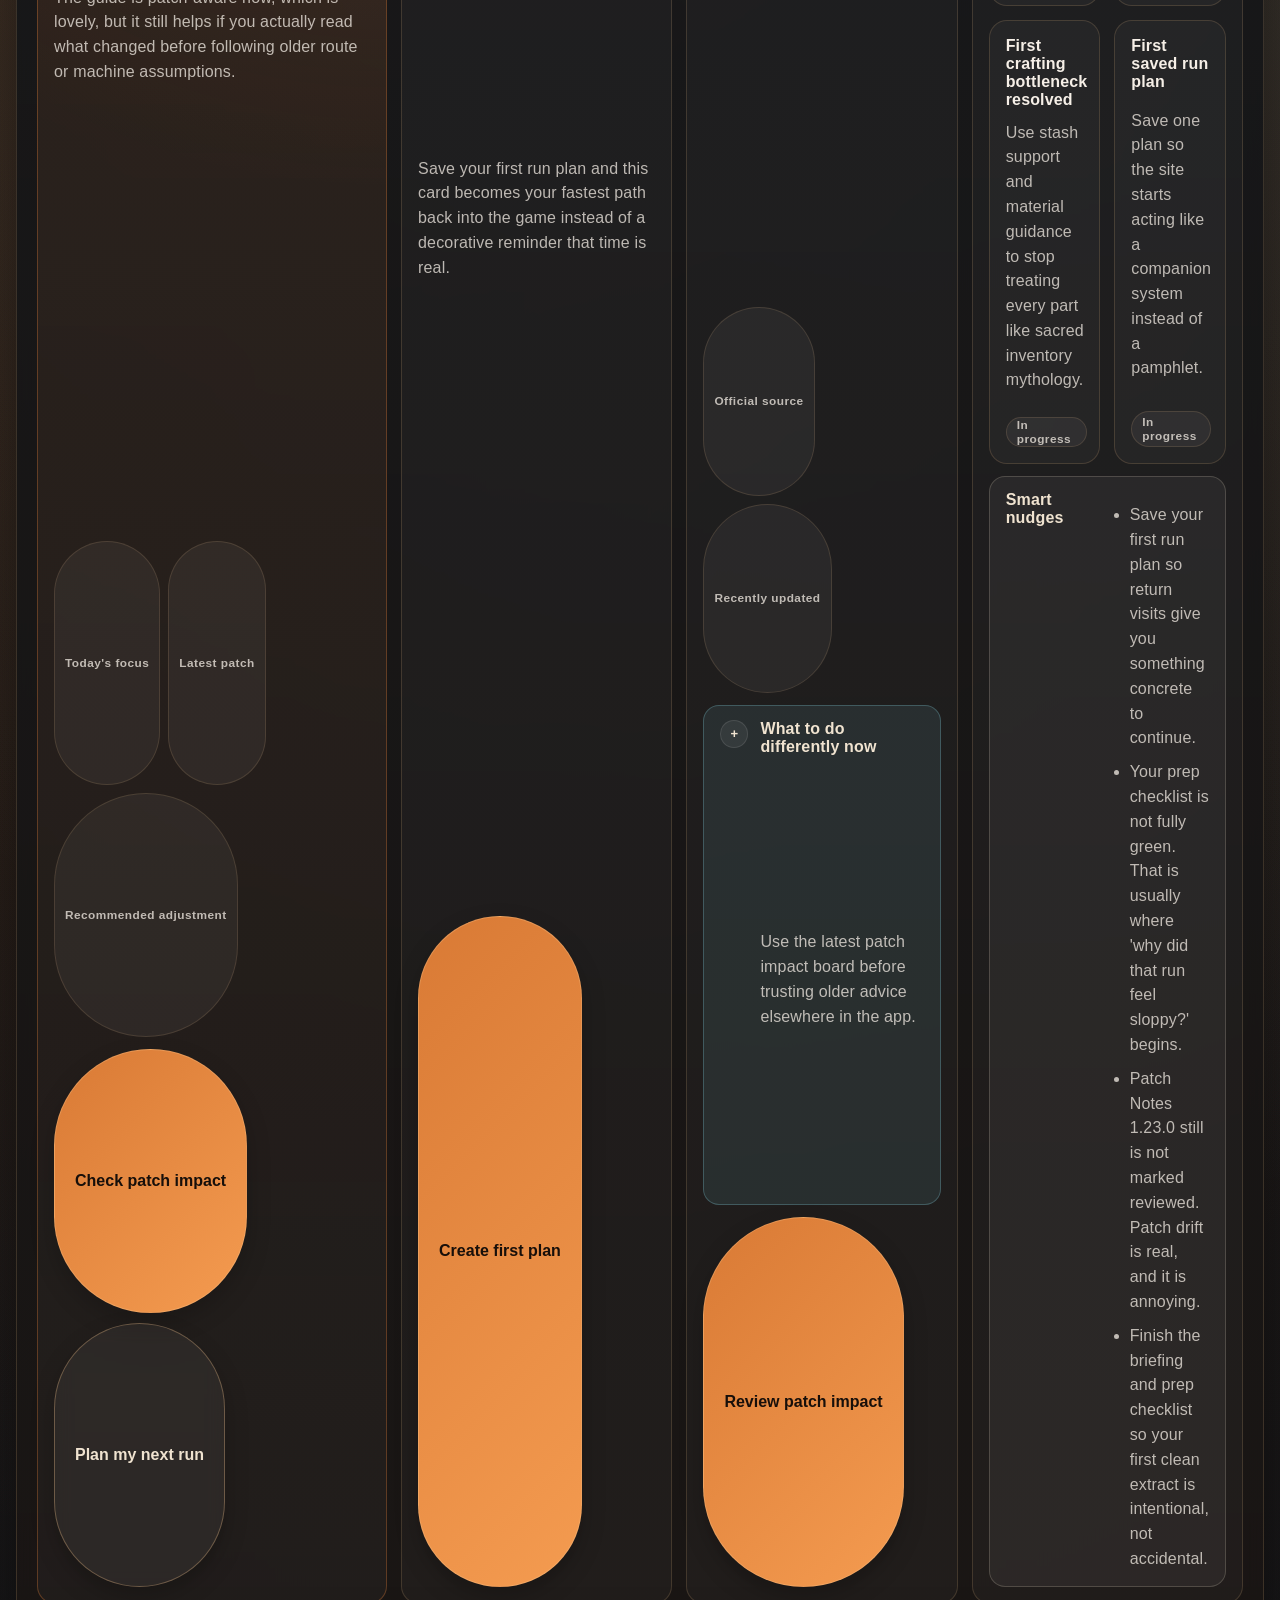
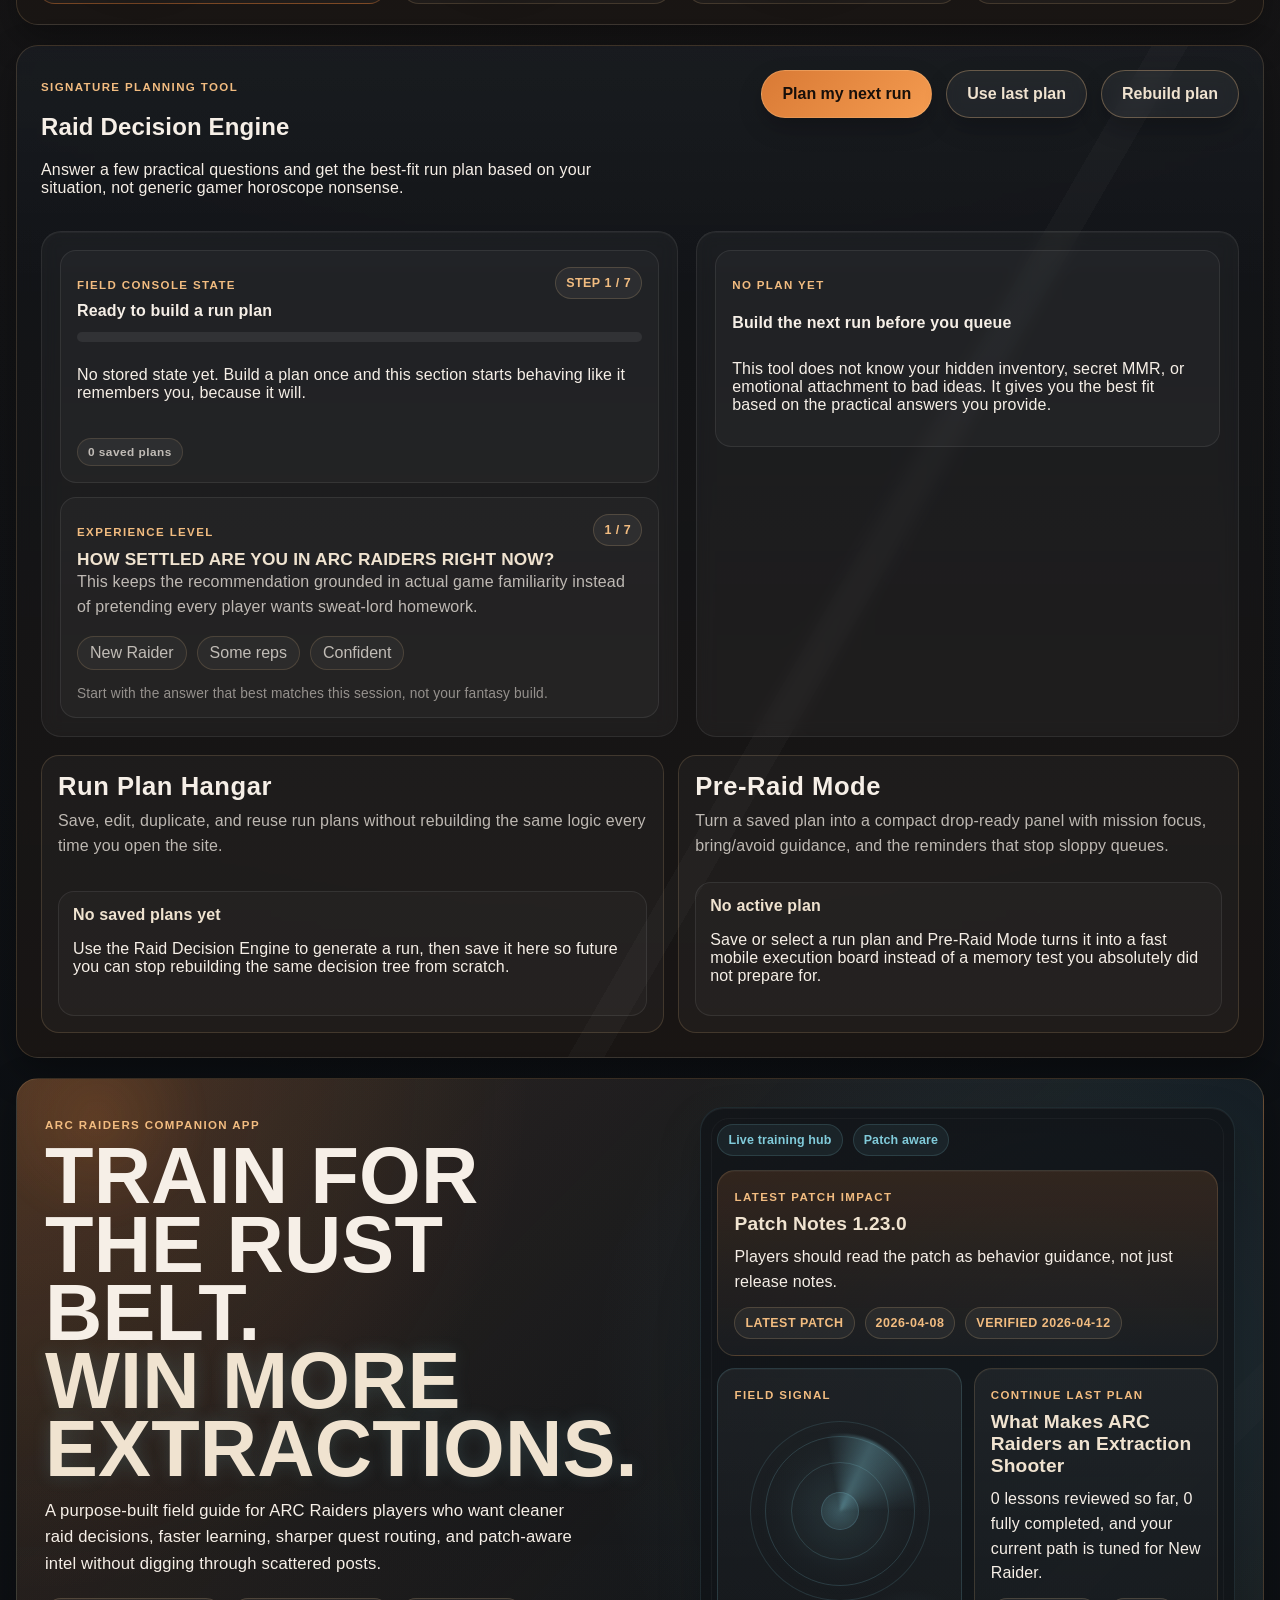
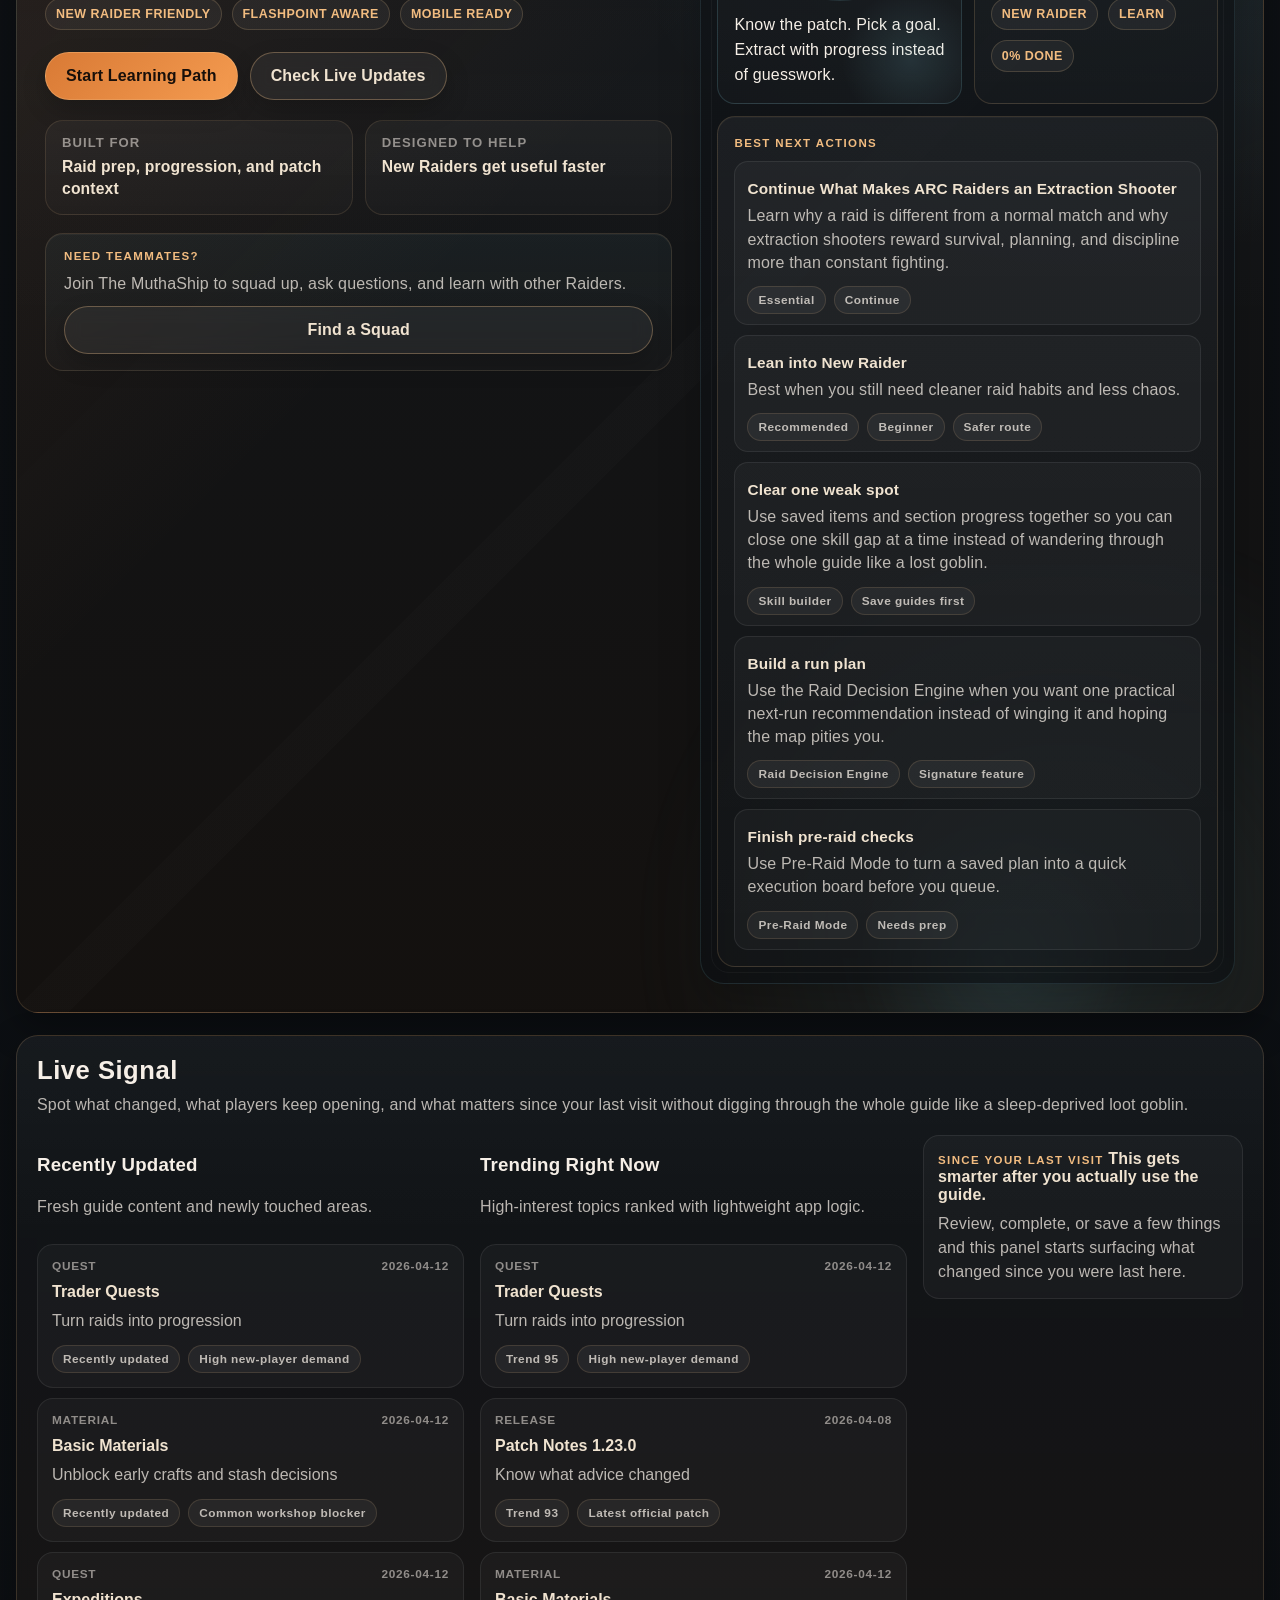
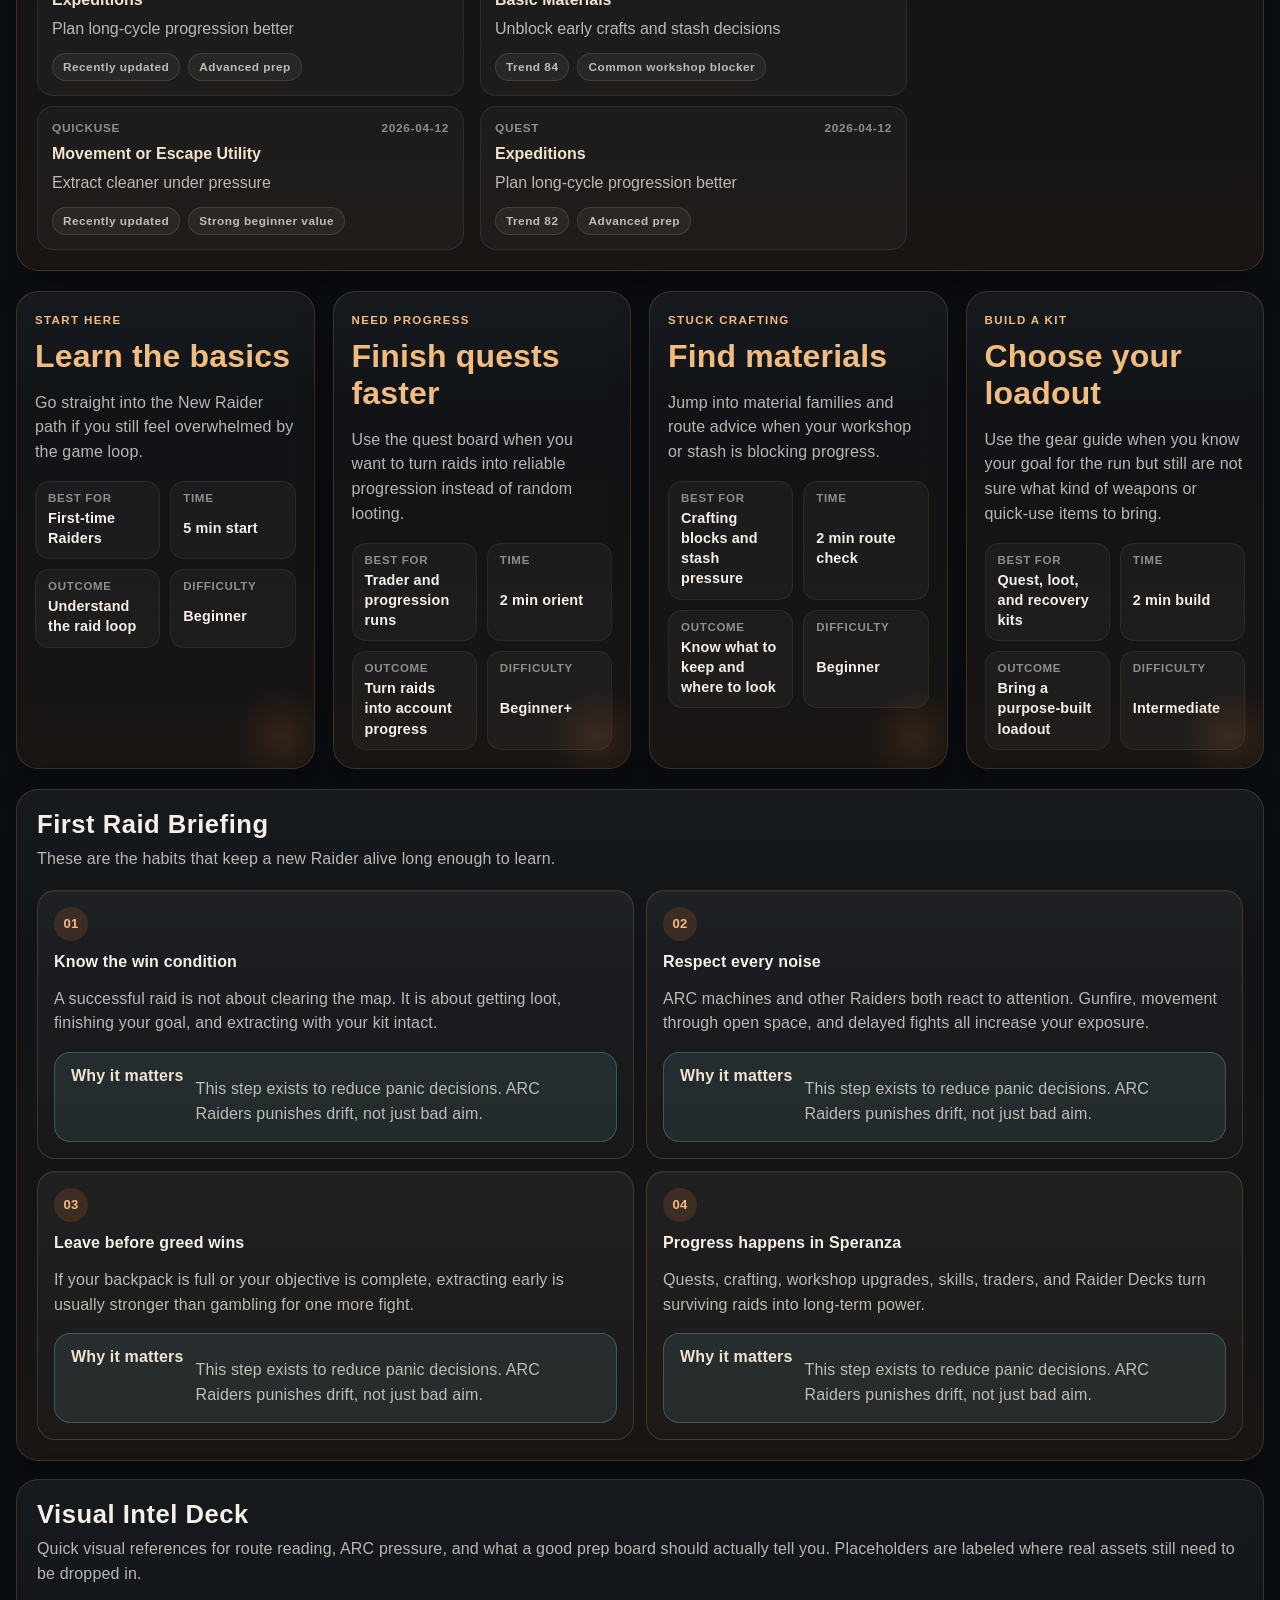
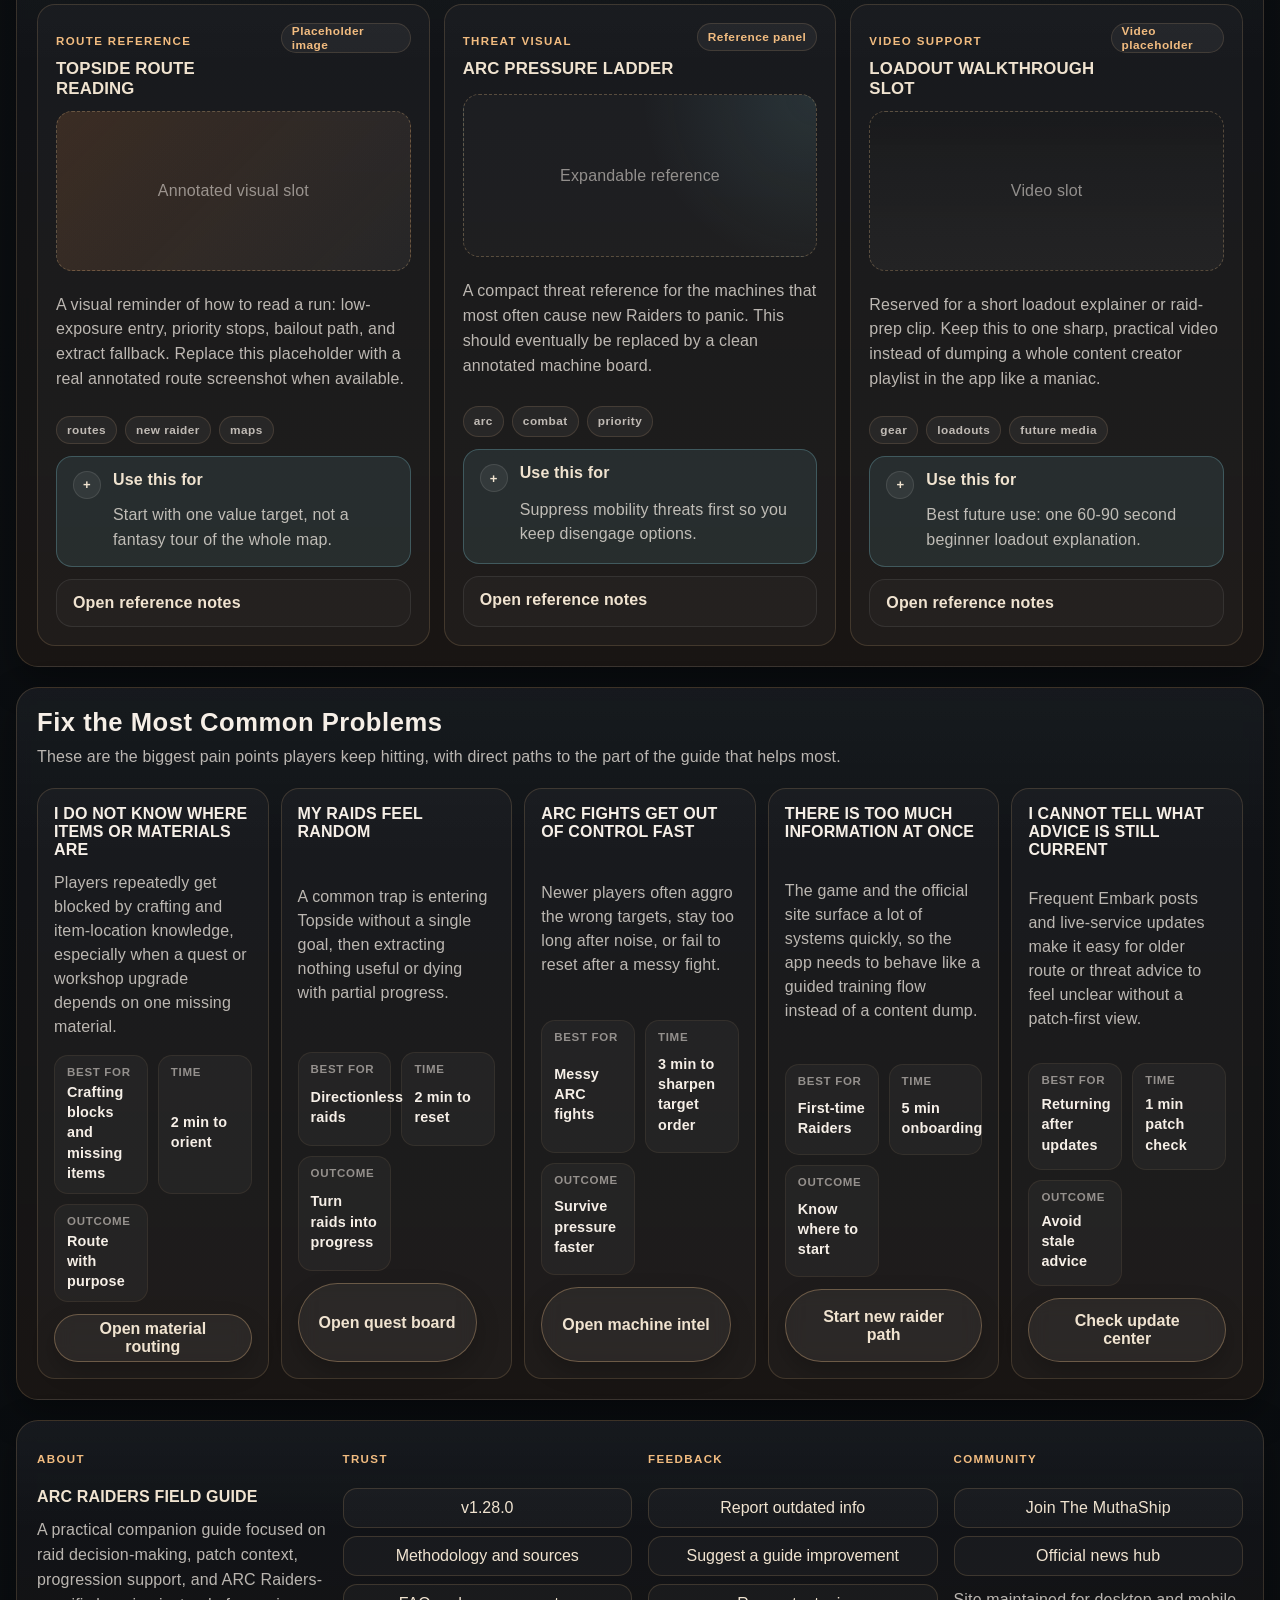
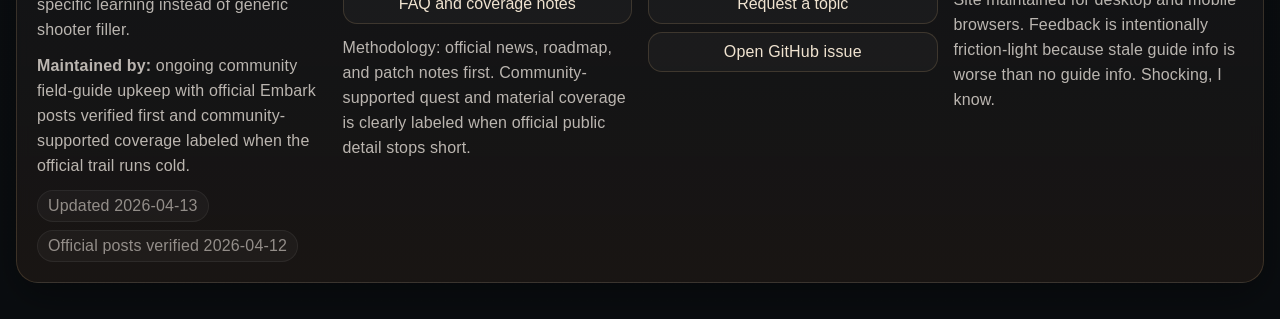
==== commit 0365c79f: "Ship Operation Overwatch release" ====
--- a/index.html
+++ b/index.html
@@ -94,6 +94,19 @@
       </div>
     </section>
 
+    <section id="mission-control" class="panel mission-control flow-section" data-view="start">
+      <div class="section-heading">
+        <h2>Operation Overwatch</h2>
+        <p>Use the guide like mission control: know today’s best move, react to the live patch, continue your run planning, and return to unfinished pressure points without rummaging through the whole site like a confused raccoon.</p>
+      </div>
+      <div class="mission-control-grid">
+        <section id="today-focus-card" class="mission-card mission-card-primary" aria-live="polite"></section>
+        <section id="continue-plan-card" class="mission-card" aria-live="polite"></section>
+        <section id="latest-patch-impact-card" class="mission-card" aria-live="polite"></section>
+        <section id="mission-nudges-card" class="mission-card" aria-live="polite"></section>
+      </div>
+    </section>
+
     <section id="raid-decision-engine" class="panel decision-engine flow-section" data-view="start">
       <div class="decision-engine-head">
         <div>
@@ -113,6 +126,22 @@
           <div id="decision-engine-flow" class="decision-engine-flow" aria-live="polite"></div>
         </section>
         <aside id="decision-engine-result" class="decision-engine-result" aria-live="polite"></aside>
+      </div>
+      <div class="decision-engine-support">
+        <section class="decision-engine-support-panel">
+          <div class="section-heading section-heading-compact">
+            <h2>Run Plan Hangar</h2>
+            <p>Save, edit, duplicate, and reuse run plans without rebuilding the same logic every time you open the site.</p>
+          </div>
+          <div id="run-plan-list" class="run-plan-list" aria-live="polite"></div>
+        </section>
+        <aside class="decision-engine-support-panel">
+          <div class="section-heading section-heading-compact">
+            <h2>Pre-Raid Mode</h2>
+            <p>Turn a saved plan into a compact drop-ready panel with mission focus, bring/avoid guidance, and the reminders that stop sloppy queues.</p>
+          </div>
+          <div id="pre-raid-panel" class="pre-raid-panel" aria-live="polite"></div>
+        </aside>
       </div>
     </section>
 
@@ -517,6 +546,14 @@
       <div id="material-usage-guide" class="material-usage-guide" aria-live="polite"></div>
     </section>
 
+    <section class="panel stash-support-panel flow-section" data-view="materials">
+      <div class="section-heading">
+        <h2>Stash and Progression Support</h2>
+        <p>Use this layer when the real problem is not one material, but stash pressure, blocked workshop progress, or not knowing what to prioritize next.</p>
+      </div>
+      <div id="stash-support" class="stash-support" aria-live="polite"></div>
+    </section>
+
     <section class="panel tools-panel flow-section" data-view="materials">
       <div class="section-heading">
         <h2>Material Decision Helper</h2>
--- a/styles.css
+++ b/styles.css
@@ -620,6 +620,161 @@
   width: 100%;
 }
 
+.mission-control {
+  padding: 20px;
+  margin-bottom: 20px;
+}
+
+.mission-control-grid,
+.decision-engine-support,
+.stash-support,
+.pre-raid-checklist,
+.stash-support-grid,
+.milestone-grid {
+  display: grid;
+  gap: 14px;
+}
+
+.mission-control-grid {
+  grid-template-columns: minmax(0, 1.2fr) repeat(3, minmax(0, 0.93fr));
+}
+
+.mission-card,
+.decision-engine-support-panel,
+.pre-raid-card,
+.stash-support-card,
+.milestone-card {
+  padding: 16px;
+  border-radius: var(--radius-card);
+  border: 1px solid var(--line);
+  background: rgba(255, 255, 255, 0.03);
+  display: grid;
+  gap: 12px;
+}
+
+.mission-card-primary {
+  background:
+    radial-gradient(circle at top right, rgba(217, 122, 53, 0.18), transparent 34%),
+    linear-gradient(180deg, rgba(217, 122, 53, 0.12), rgba(255, 255, 255, 0.03));
+  border-color: rgba(217, 122, 53, 0.34);
+}
+
+.mission-card-top,
+.pre-raid-top,
+.run-plan-top,
+.stash-support-top {
+  display: flex;
+  align-items: flex-start;
+  justify-content: space-between;
+  gap: 12px;
+}
+
+.mission-title,
+.run-plan-title,
+.pre-raid-title,
+.stash-support-title {
+  margin: 0;
+  font-family: var(--display-font);
+  font-size: 1.05rem;
+  text-transform: uppercase;
+  color: var(--signal);
+}
+
+.mission-copy,
+.run-plan-copy,
+.pre-raid-copy,
+.stash-support-copy {
+  margin: 0;
+  color: var(--muted);
+  line-height: 1.55;
+}
+
+.mission-control-grid .decision-meta-grid,
+.run-plan-list .decision-meta-grid,
+.pre-raid-panel .decision-meta-grid,
+.stash-support .decision-meta-grid {
+  margin: 0;
+}
+
+.decision-engine-support {
+  grid-template-columns: minmax(0, 1fr) minmax(320px, 0.9fr);
+  margin-top: 18px;
+}
+
+.run-plan-list,
+.pre-raid-panel {
+  display: grid;
+  gap: 12px;
+}
+
+.run-plan-card {
+  padding: 14px;
+  border-radius: 14px;
+  border: 1px solid rgba(255, 255, 255, 0.08);
+  background: rgba(255, 255, 255, 0.025);
+  display: grid;
+  gap: 10px;
+}
+
+.run-plan-card.is-active {
+  border-color: rgba(217, 122, 53, 0.36);
+  background: rgba(217, 122, 53, 0.1);
+}
+
+.run-plan-actions,
+.mission-actions,
+.pre-raid-actions {
+  display: flex;
+  flex-wrap: wrap;
+  gap: 10px;
+}
+
+.pre-raid-checklist {
+  grid-template-columns: 1fr;
+}
+
+.pre-raid-check {
+  display: grid;
+  grid-template-columns: auto 1fr;
+  gap: 10px;
+  align-items: start;
+  padding: 12px;
+  border-radius: 14px;
+  border: 1px solid rgba(255, 255, 255, 0.08);
+  background: rgba(255, 255, 255, 0.025);
+}
+
+.pre-raid-check.is-ready {
+  border-color: rgba(129, 203, 218, 0.3);
+  background: rgba(129, 203, 218, 0.08);
+}
+
+.pre-raid-marker {
+  width: 18px;
+  height: 18px;
+  margin-top: 2px;
+  border-radius: 999px;
+  border: 2px solid rgba(255, 255, 255, 0.26);
+}
+
+.pre-raid-check.is-ready .pre-raid-marker {
+  border-color: rgba(129, 203, 218, 0.7);
+  background: rgba(129, 203, 218, 0.4);
+}
+
+.stash-support-panel {
+  padding: 20px;
+  margin-bottom: 20px;
+}
+
+.stash-support-grid {
+  grid-template-columns: repeat(3, minmax(0, 1fr));
+}
+
+.milestone-grid {
+  grid-template-columns: repeat(2, minmax(0, 1fr));
+}
+
 .media-intel-panel,
 .tools-panel {
   padding: 20px;
@@ -2946,7 +3101,7 @@
 }
 
 @media (max-width: 1120px) {
-  .hero, .update-layout, .curriculum-layout, .quest-layout, .materials-layout, .gear-layout, .intel-grid, .status-grid, .briefing-list, .launchpad-grid, .personal-hub-grid, .tool-grid, .compare-grid, .feedback-grid, .app-footer, .start-here-steps, .live-signal-grid, .decision-engine-layout { grid-template-columns: 1fr; }
+  .hero, .update-layout, .curriculum-layout, .quest-layout, .materials-layout, .gear-layout, .intel-grid, .status-grid, .briefing-list, .launchpad-grid, .personal-hub-grid, .tool-grid, .compare-grid, .feedback-grid, .app-footer, .start-here-steps, .live-signal-grid, .decision-engine-layout, .mission-control-grid, .decision-engine-support, .stash-support-grid, .milestone-grid { grid-template-columns: 1fr; }
   .curriculum-layout { gap: 16px; }
   .materials-catalog { grid-template-columns: 1fr; }
   .site-tools-row { grid-template-columns: 1fr; }
@@ -2969,7 +3124,7 @@
   .app-shell { width: min(100%, calc(100% - 16px)); padding-top: 12px; }
   .site-header,
   .search-results-panel { padding: 16px; }
-  .hero, .status-card, .briefing, .pain-points-panel, .overview-panel, .rail-panel, .detail-panel, .intel-panel, .start-here-flow, .decision-engine { padding: 16px; }
+  .hero, .status-card, .briefing, .pain-points-panel, .overview-panel, .rail-panel, .detail-panel, .intel-panel, .start-here-flow, .decision-engine, .mission-control, .stash-support-panel { padding: 16px; }
   .personal-hub { padding: 16px; }
   .hero h1, .hero h2 { font-size: clamp(1.7rem, 8vw, 2.5rem); max-width: 12ch; }
   .hero-actions { display: grid; grid-template-columns: 1fr; }
@@ -2987,6 +3142,10 @@
   .decision-engine-link-head { flex-direction: column; }
   .decision-engine-actions { justify-content: flex-start; }
   .decision-engine-primary-cta { width: 100%; }
+  .mission-card-top,
+  .pre-raid-top,
+  .run-plan-top,
+  .stash-support-top { flex-direction: column; }
   .lesson-list, .machine-list, .track-list { grid-template-columns: 1fr; }
   .machine-priority-grid { grid-template-columns: 1fr; }
   .machine-tactics-grid { grid-template-columns: 1fr; }
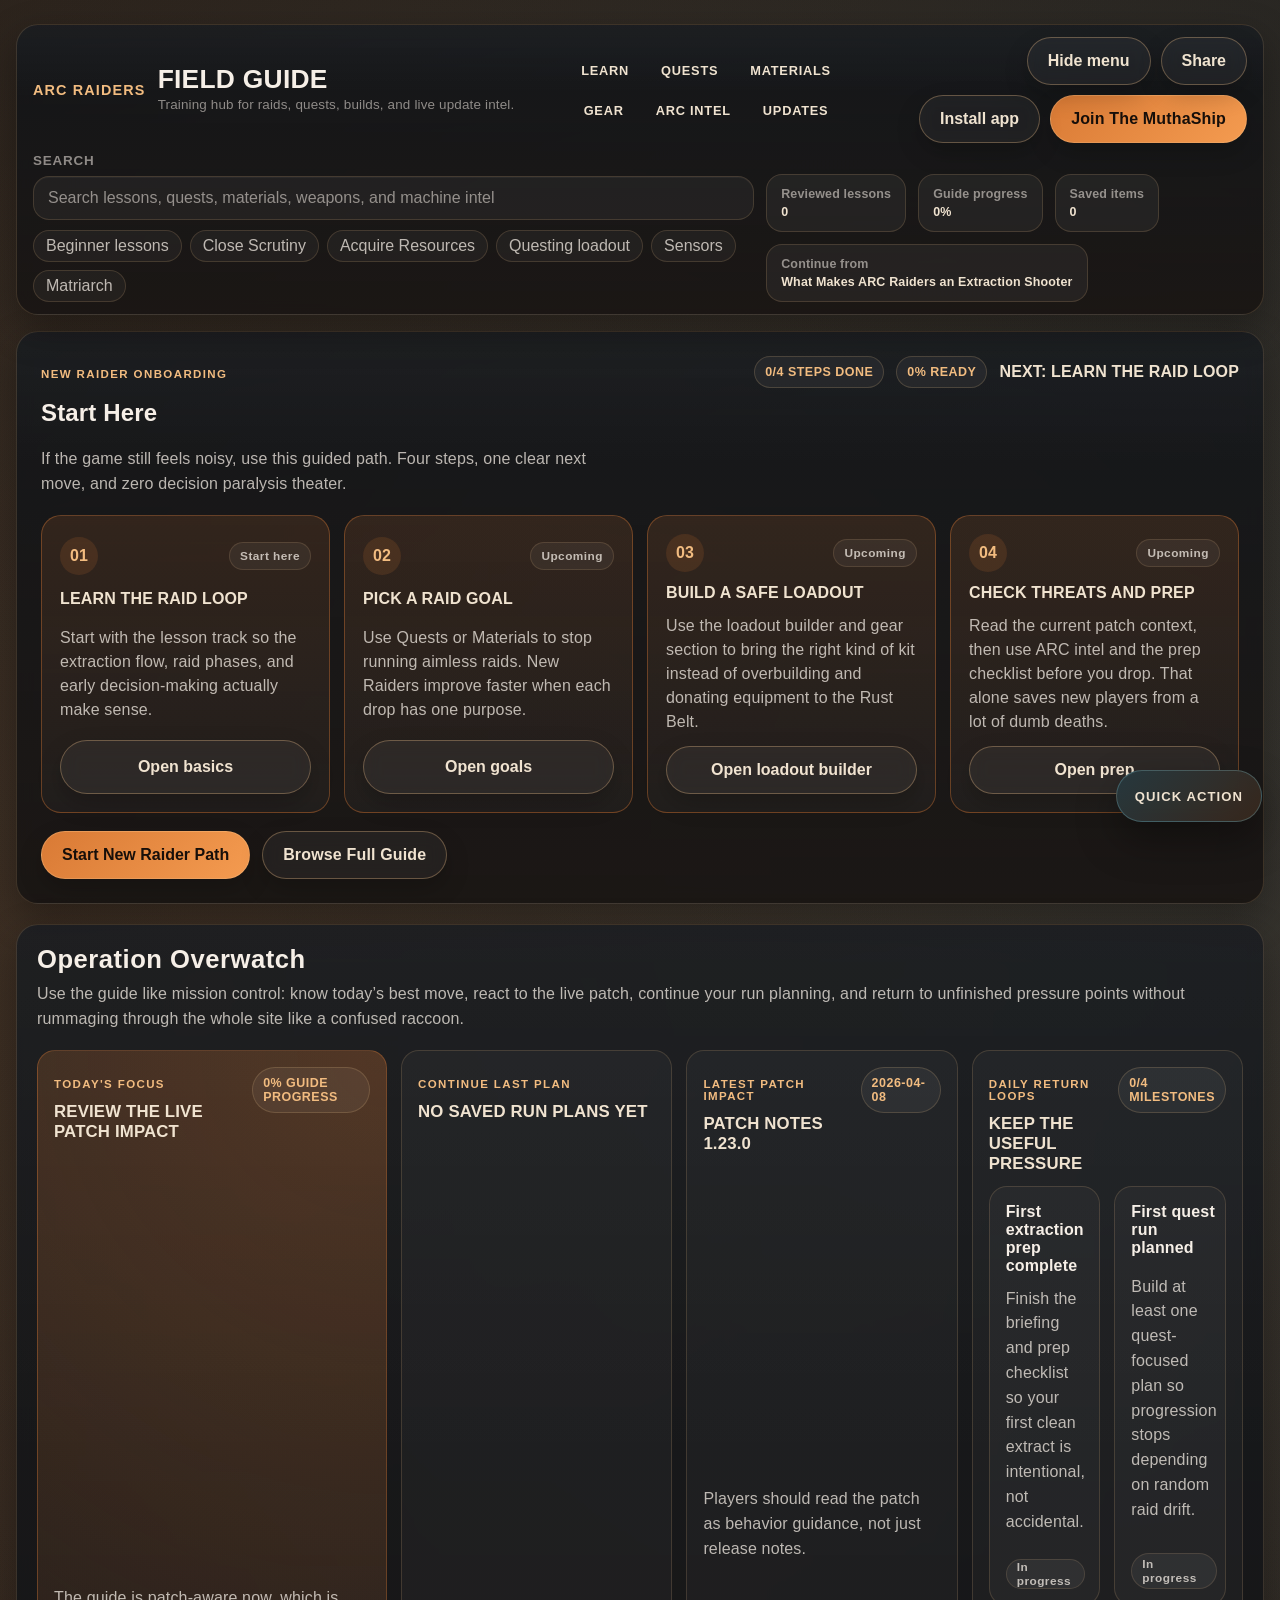
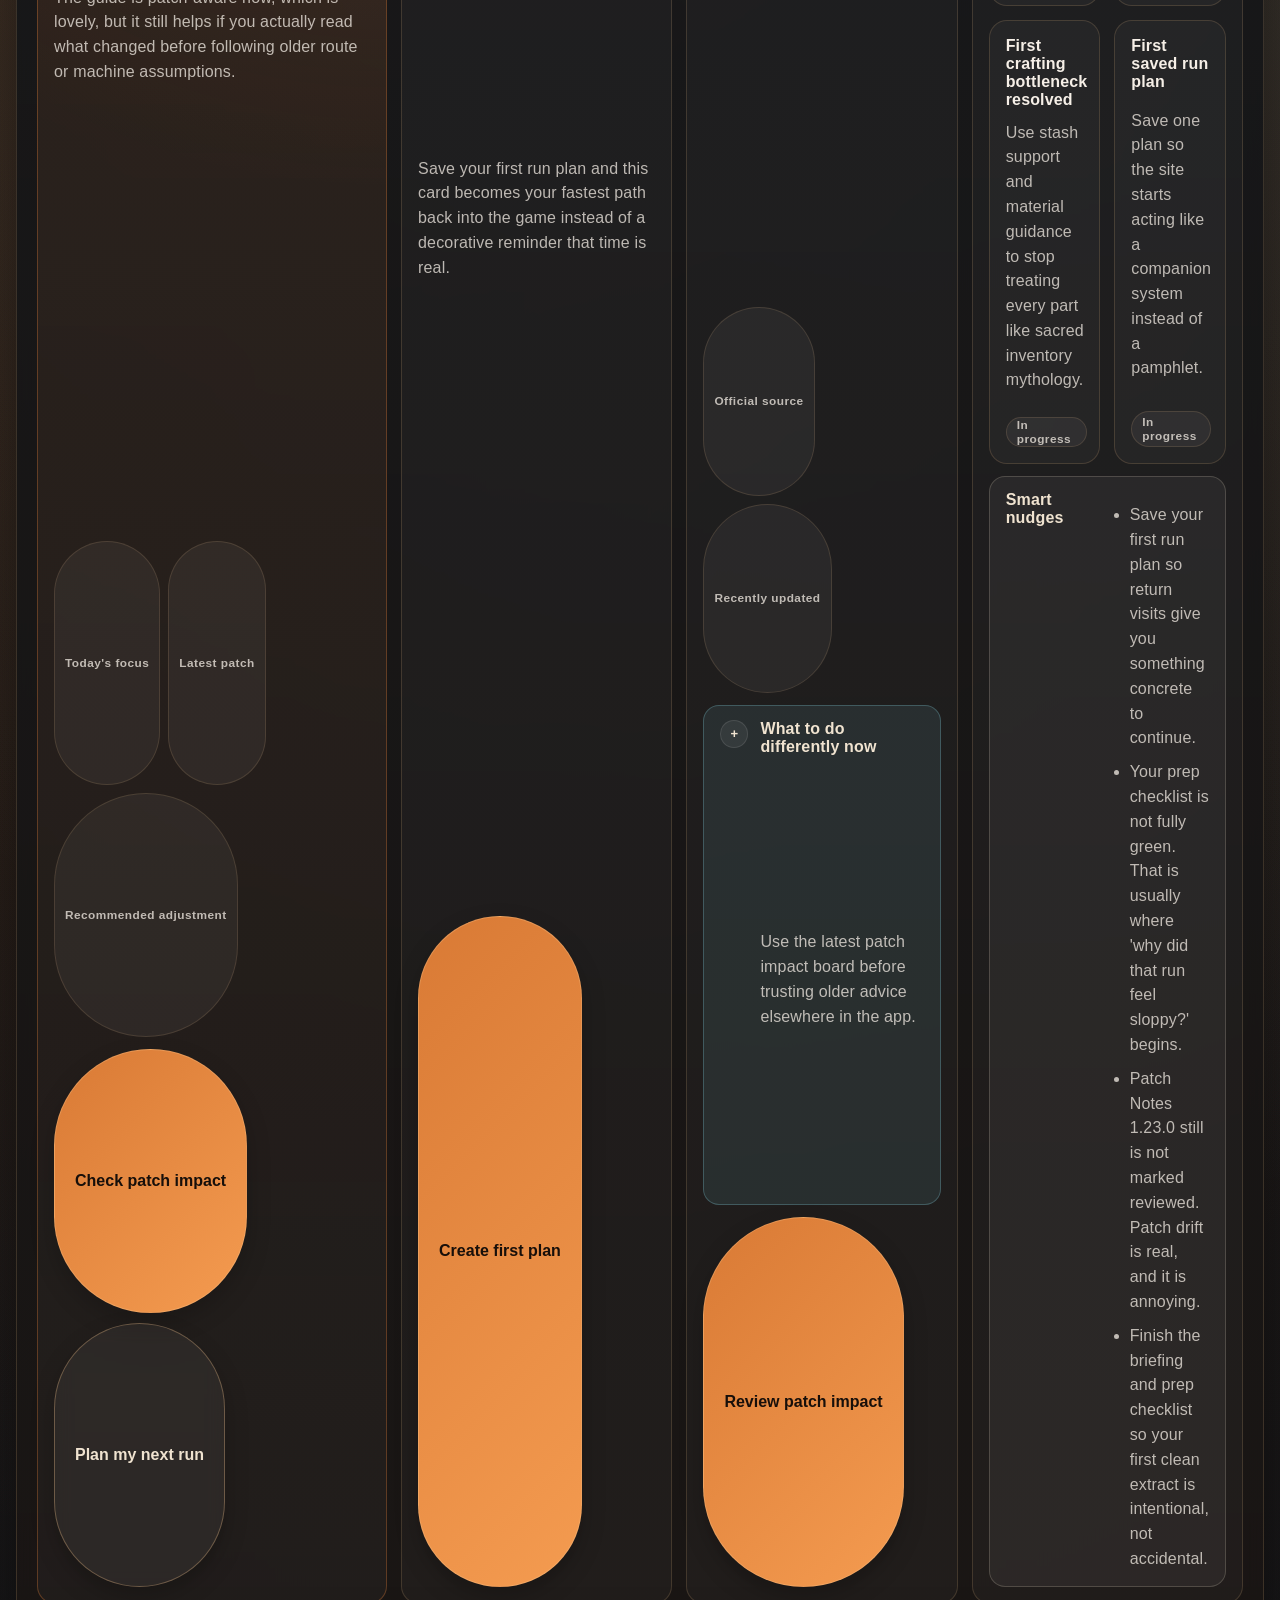
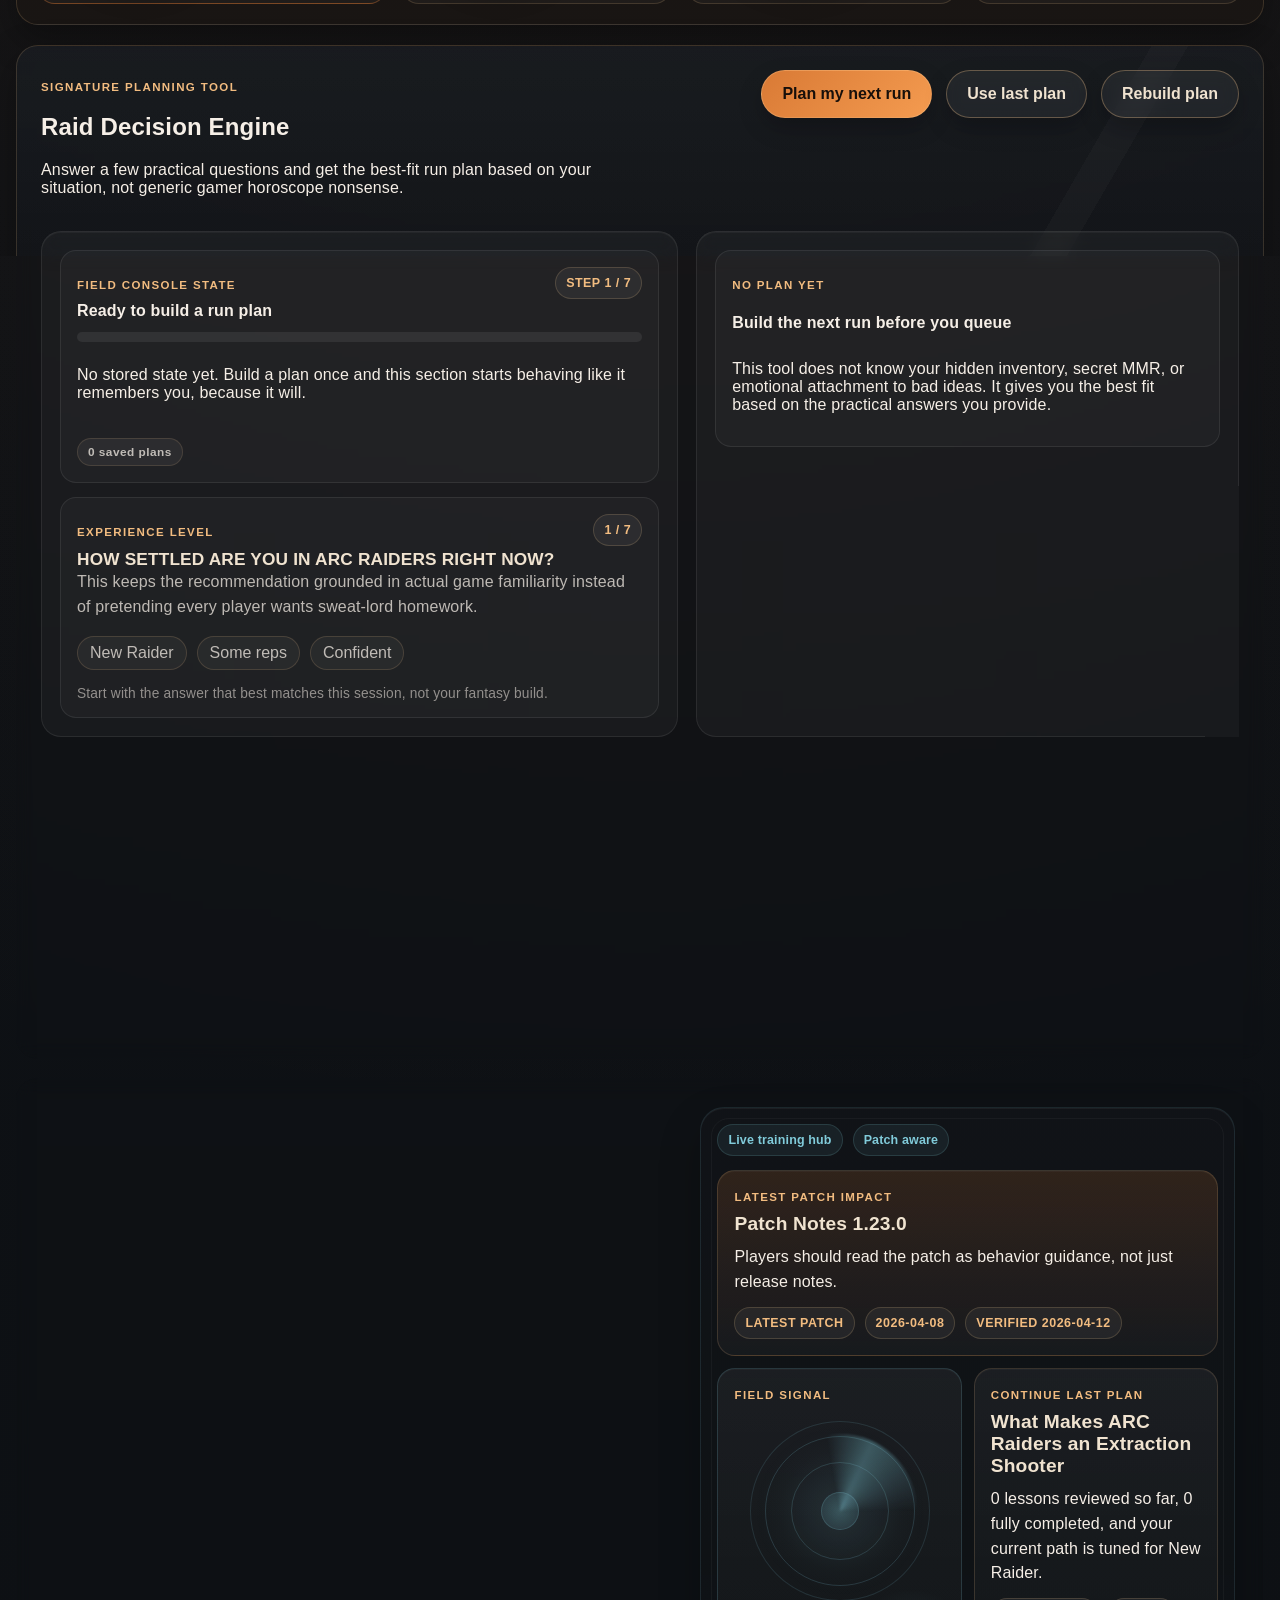
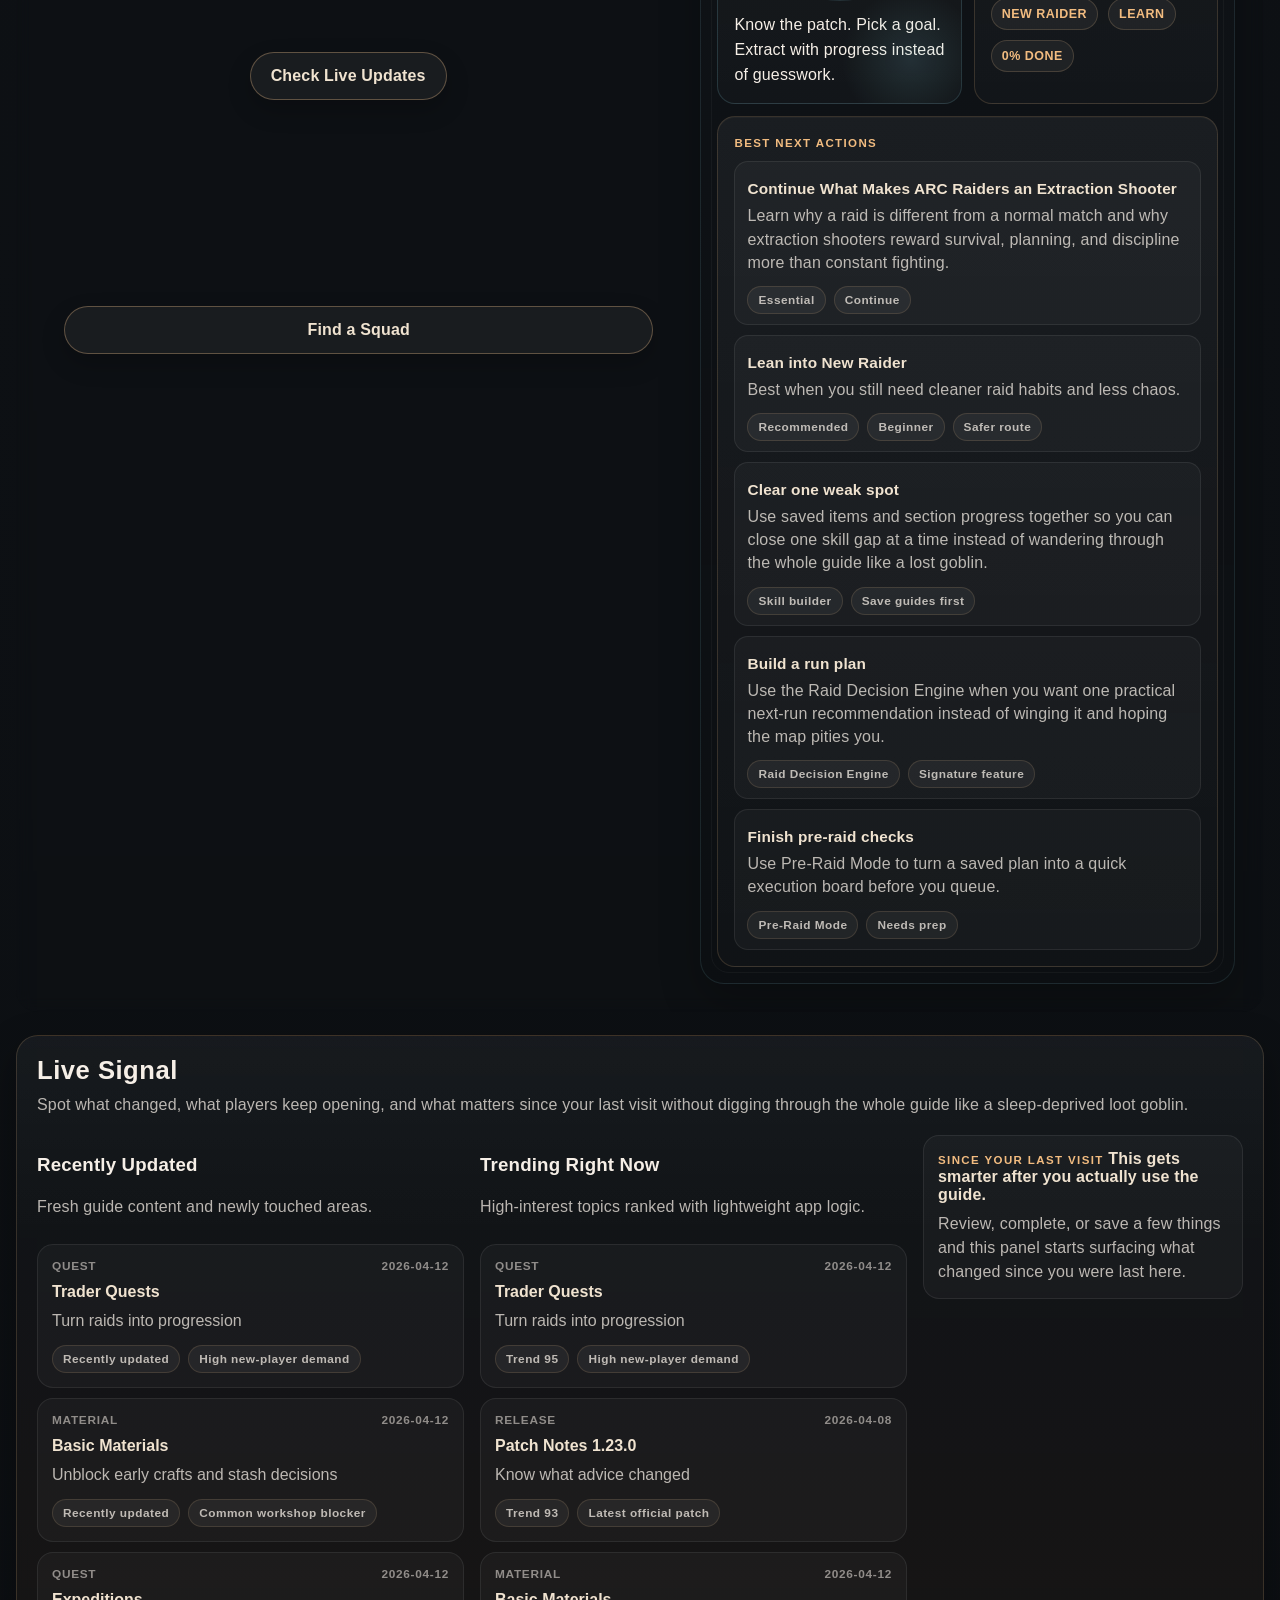
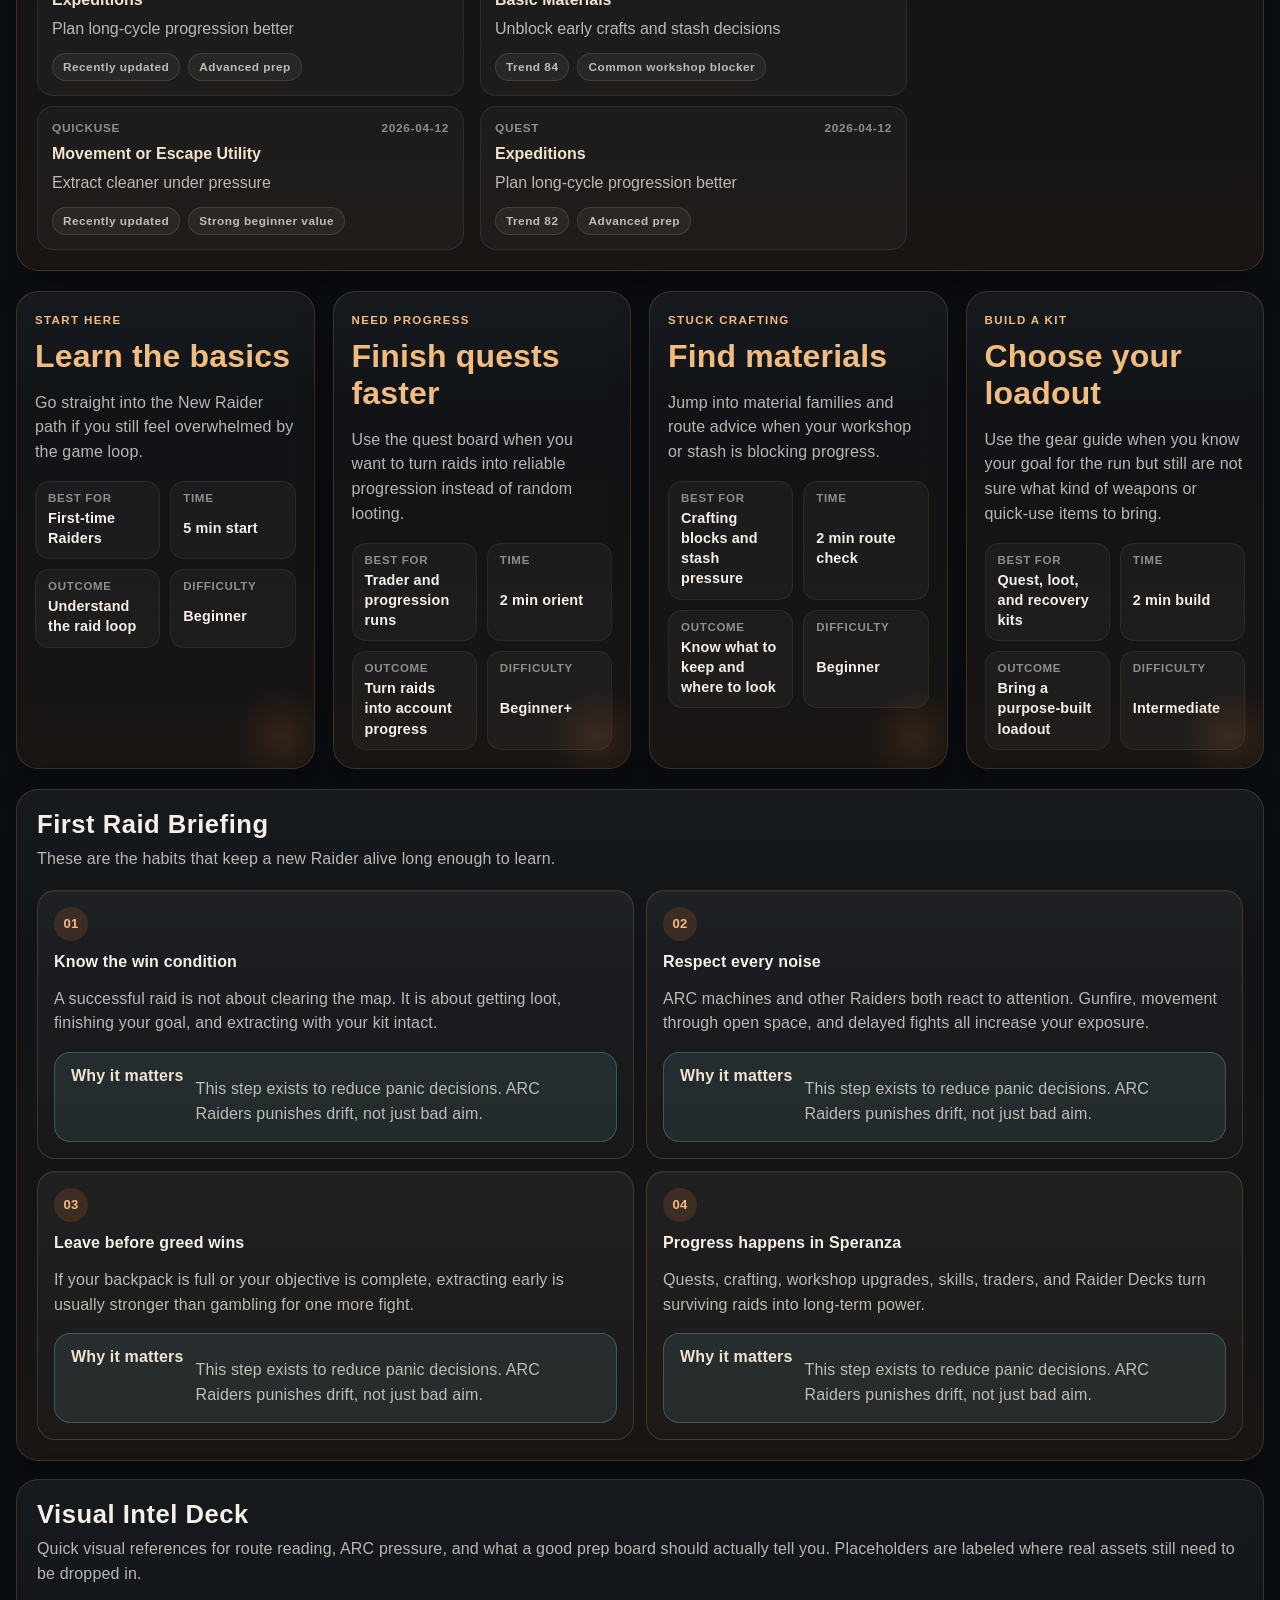
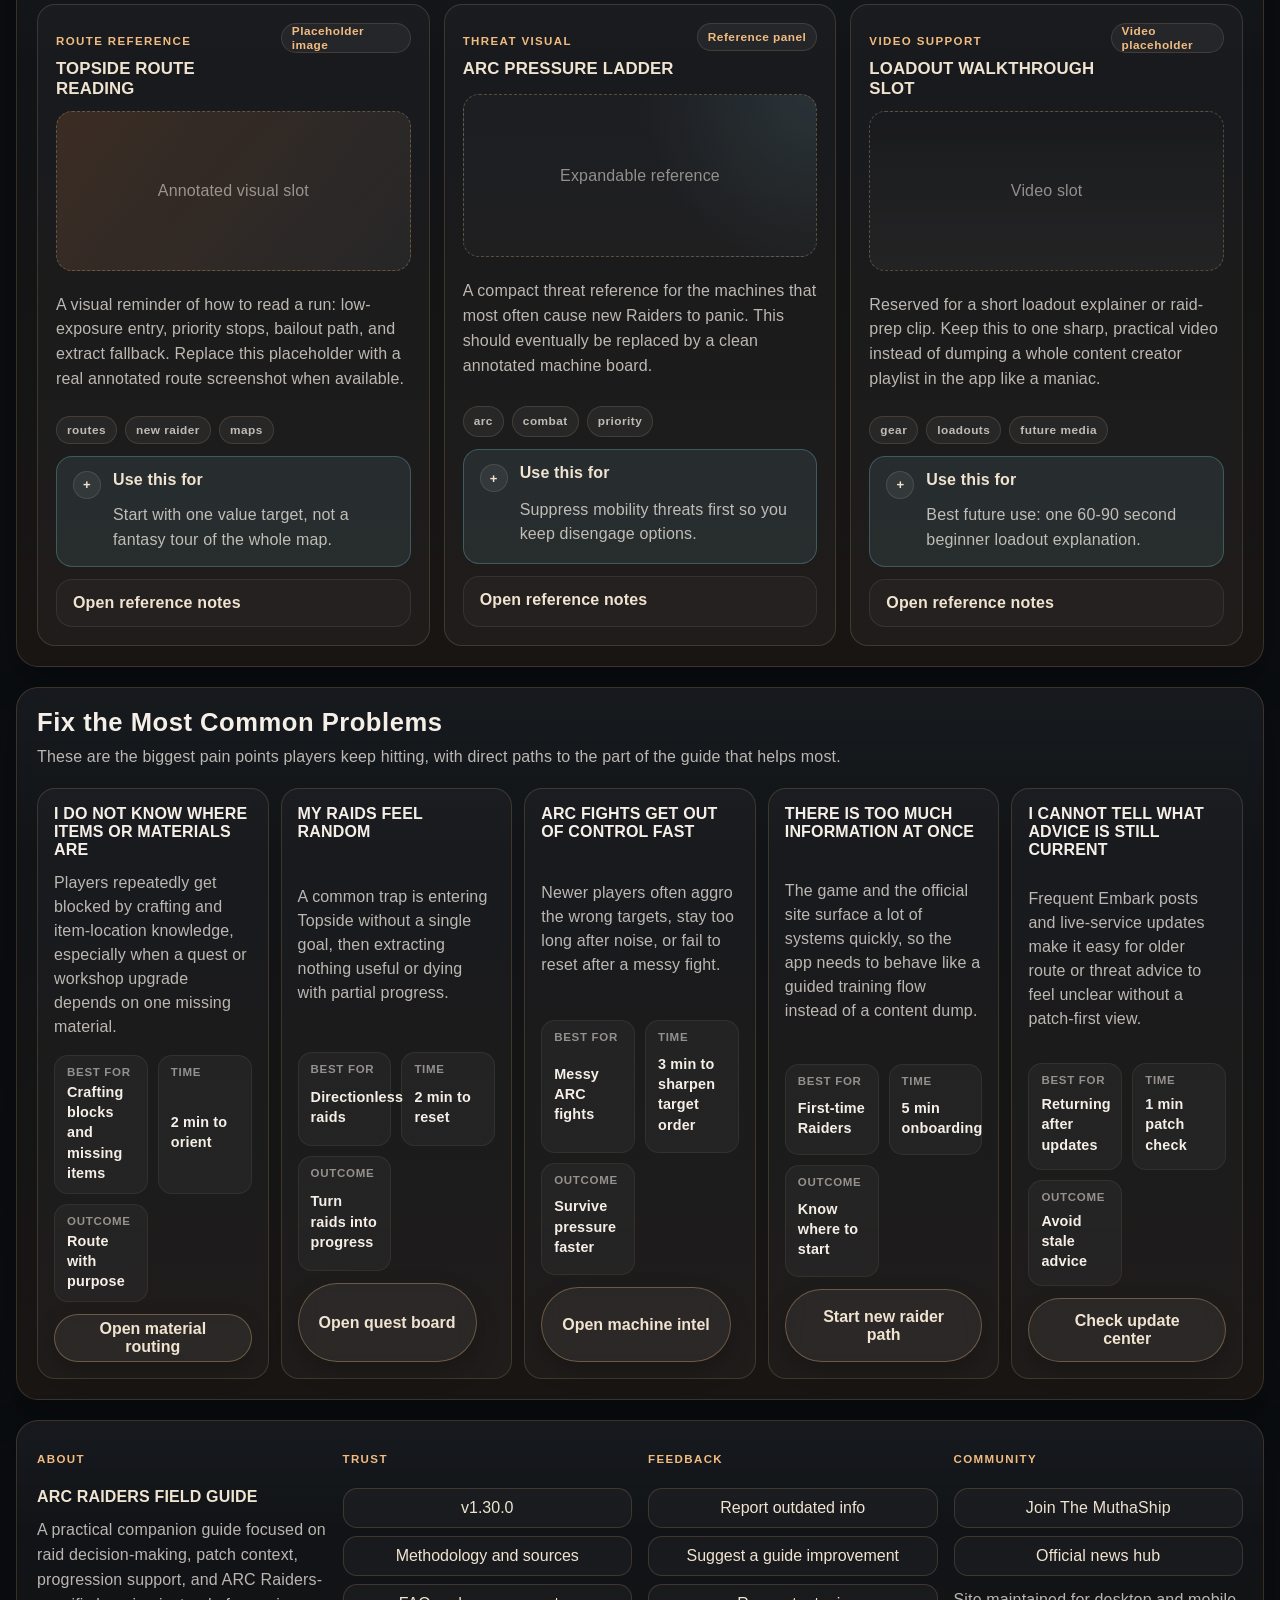
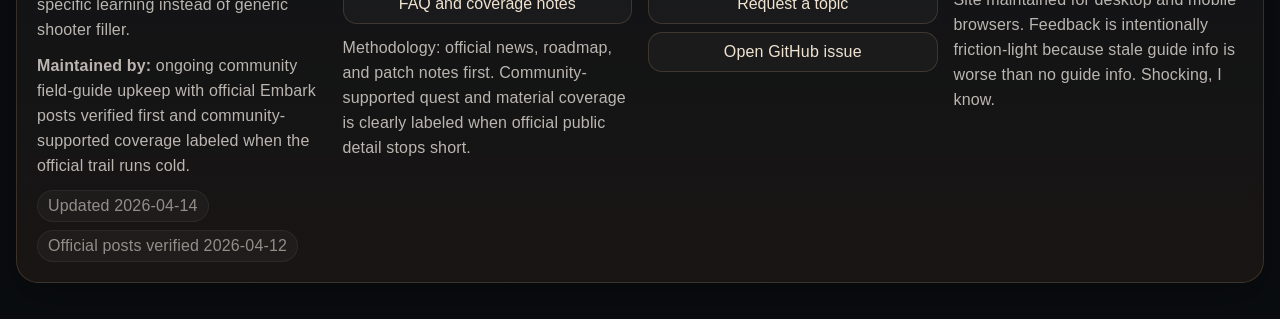
==== commit cbb79db1: "Add adaptive recovery suggestions" ====
--- a/index.html
+++ b/index.html
@@ -659,6 +659,10 @@
   </main>
 
   <button id="back-to-top" class="back-to-top" type="button" aria-label="Back to top">Top</button>
+  <button id="quick-action-toggle" class="quick-action-toggle" type="button" aria-label="Open quick action overlay" aria-expanded="false" aria-controls="quick-action-overlay">
+    <span class="quick-action-toggle-label">Quick Action</span>
+  </button>
+  <aside id="quick-action-overlay" class="quick-action-overlay" aria-live="polite" hidden></aside>
   <div id="easter-egg-toast" class="easter-egg-toast" aria-live="polite" aria-hidden="true"></div>
   <div id="modal-backdrop" class="modal-backdrop" hidden></div>
   <section id="changelog-modal" class="modal" role="dialog" aria-modal="true" aria-labelledby="changelog-title" hidden>
--- a/styles.css
+++ b/styles.css
@@ -87,6 +87,150 @@
   outline-offset: 2px;
 }
 
+.quick-action-toggle,
+.quick-action-overlay {
+  position: fixed;
+  right: 18px;
+  z-index: 28;
+}
+
+.quick-action-toggle {
+  bottom: 78px;
+  display: inline-flex;
+  align-items: center;
+  justify-content: center;
+  min-height: 52px;
+  padding: 0 18px;
+  border-radius: var(--radius-pill);
+  border: 1px solid rgba(129, 203, 218, 0.28);
+  background:
+    linear-gradient(135deg, rgba(129, 203, 218, 0.2), rgba(217, 122, 53, 0.2)),
+    rgba(15, 18, 22, 0.96);
+  color: var(--signal);
+  box-shadow: 0 18px 40px rgba(0, 0, 0, 0.34);
+  backdrop-filter: blur(10px);
+}
+
+.quick-action-toggle-label {
+  font-size: 0.82rem;
+  font-weight: 900;
+  letter-spacing: 0.08em;
+  text-transform: uppercase;
+}
+
+.quick-action-toggle:hover,
+.quick-action-toggle:focus-visible {
+  transform: translateY(-2px);
+  border-color: rgba(129, 203, 218, 0.46);
+}
+
+.quick-action-toggle[aria-expanded="true"] {
+  border-color: rgba(217, 122, 53, 0.46);
+  background:
+    linear-gradient(135deg, rgba(217, 122, 53, 0.28), rgba(129, 203, 218, 0.18)),
+    rgba(15, 18, 22, 0.98);
+}
+
+.quick-action-overlay {
+  bottom: 140px;
+  width: min(360px, calc(100vw - 24px));
+  padding: 16px;
+  border-radius: 20px;
+  border: 1px solid rgba(129, 203, 218, 0.2);
+  background:
+    linear-gradient(180deg, rgba(255, 255, 255, 0.035), transparent 24%),
+    linear-gradient(180deg, rgba(17, 20, 24, 0.97), rgba(11, 14, 17, 0.97));
+  box-shadow: 0 26px 60px rgba(0, 0, 0, 0.42);
+  backdrop-filter: blur(12px);
+}
+
+.quick-action-overlay-inner,
+.quick-action-stack,
+.quick-action-priority-list {
+  display: grid;
+  gap: 12px;
+}
+
+.quick-action-head,
+.quick-action-top,
+.quick-action-actions {
+  display: flex;
+  align-items: flex-start;
+  justify-content: space-between;
+  gap: 10px;
+}
+
+.quick-action-head {
+  margin-bottom: 2px;
+}
+
+.quick-action-title {
+  margin: 0;
+  font-family: var(--display-font);
+  font-size: 1rem;
+  text-transform: uppercase;
+  color: var(--signal);
+}
+
+.quick-action-close {
+  display: inline-flex;
+  align-items: center;
+  justify-content: center;
+  min-width: 38px;
+  min-height: 38px;
+  padding: 0;
+  border-radius: 999px;
+  border: 1px solid rgba(255, 255, 255, 0.08);
+  background: rgba(255, 255, 255, 0.04);
+  color: var(--signal);
+}
+
+.quick-action-summary {
+  margin: 0;
+  color: var(--muted);
+  line-height: 1.45;
+}
+
+.quick-action-card {
+  padding: 14px;
+  border-radius: 16px;
+  border: 1px solid rgba(255, 255, 255, 0.08);
+  background: rgba(255, 255, 255, 0.03);
+}
+
+.quick-action-priority-item {
+  display: grid;
+  grid-template-columns: auto 1fr;
+  gap: 10px;
+  align-items: start;
+  padding: 10px 12px;
+  border-radius: 14px;
+  border: 1px solid rgba(255, 255, 255, 0.06);
+  background: rgba(255, 255, 255, 0.025);
+}
+
+.quick-action-priority-item strong,
+.quick-action-priority-item p {
+  margin: 0;
+}
+
+.quick-action-priority-index {
+  display: inline-flex;
+  align-items: center;
+  justify-content: center;
+  width: 24px;
+  height: 24px;
+  border-radius: 999px;
+  background: rgba(217, 122, 53, 0.18);
+  color: var(--accent-soft);
+  font-size: 0.76rem;
+  font-weight: 900;
+}
+
+.quick-action-actions {
+  flex-wrap: wrap;
+}
+
 a, button, input, select, textarea { font: inherit; }
 a { color: inherit; text-decoration: none; }
 button { color: inherit; }
@@ -2868,6 +3012,10 @@
   .hero-scanline,
   .hero-signal-sweep {
     animation: none;
+  }
+
+  .quick-action-toggle {
+    transition: none;
   }
 }
 
@@ -3220,6 +3368,22 @@
   .detail-actions { align-items: flex-start; flex-direction: column; }
   .saved-actions { min-width: 0; width: 100%; }
   .mini-flow-step { grid-template-columns: 1fr; }
+  .quick-action-toggle,
+  .back-to-top { right: 12px; }
+  .quick-action-toggle {
+    bottom: 72px;
+    min-height: 48px;
+    padding: 0 16px;
+  }
+  .quick-action-overlay {
+    right: 12px;
+    bottom: 128px;
+    width: min(100vw - 24px, 360px);
+    padding: 14px;
+  }
+  .quick-action-head,
+  .quick-action-top,
+  .quick-action-actions { flex-direction: column; }
 }
 
 @media (max-width: 480px) {
@@ -3233,6 +3397,17 @@
   .lesson-card, .track-button { padding: 14px; }
   .app-footer { gap: 12px; padding: 16px; }
   .back-to-top { right: 12px; bottom: 12px; }
+  .quick-action-toggle {
+    right: 12px;
+    bottom: 64px;
+    min-height: 46px;
+    padding: 0 14px;
+  }
+  .quick-action-overlay {
+    right: 12px;
+    bottom: 118px;
+    width: calc(100vw - 24px);
+  }
   .easter-egg-trigger { left: 10px; bottom: 96px; width: 32px; height: 32px; }
   .modal { padding: 12px; }
   .modal-panel { padding: 16px; border-radius: 18px; }
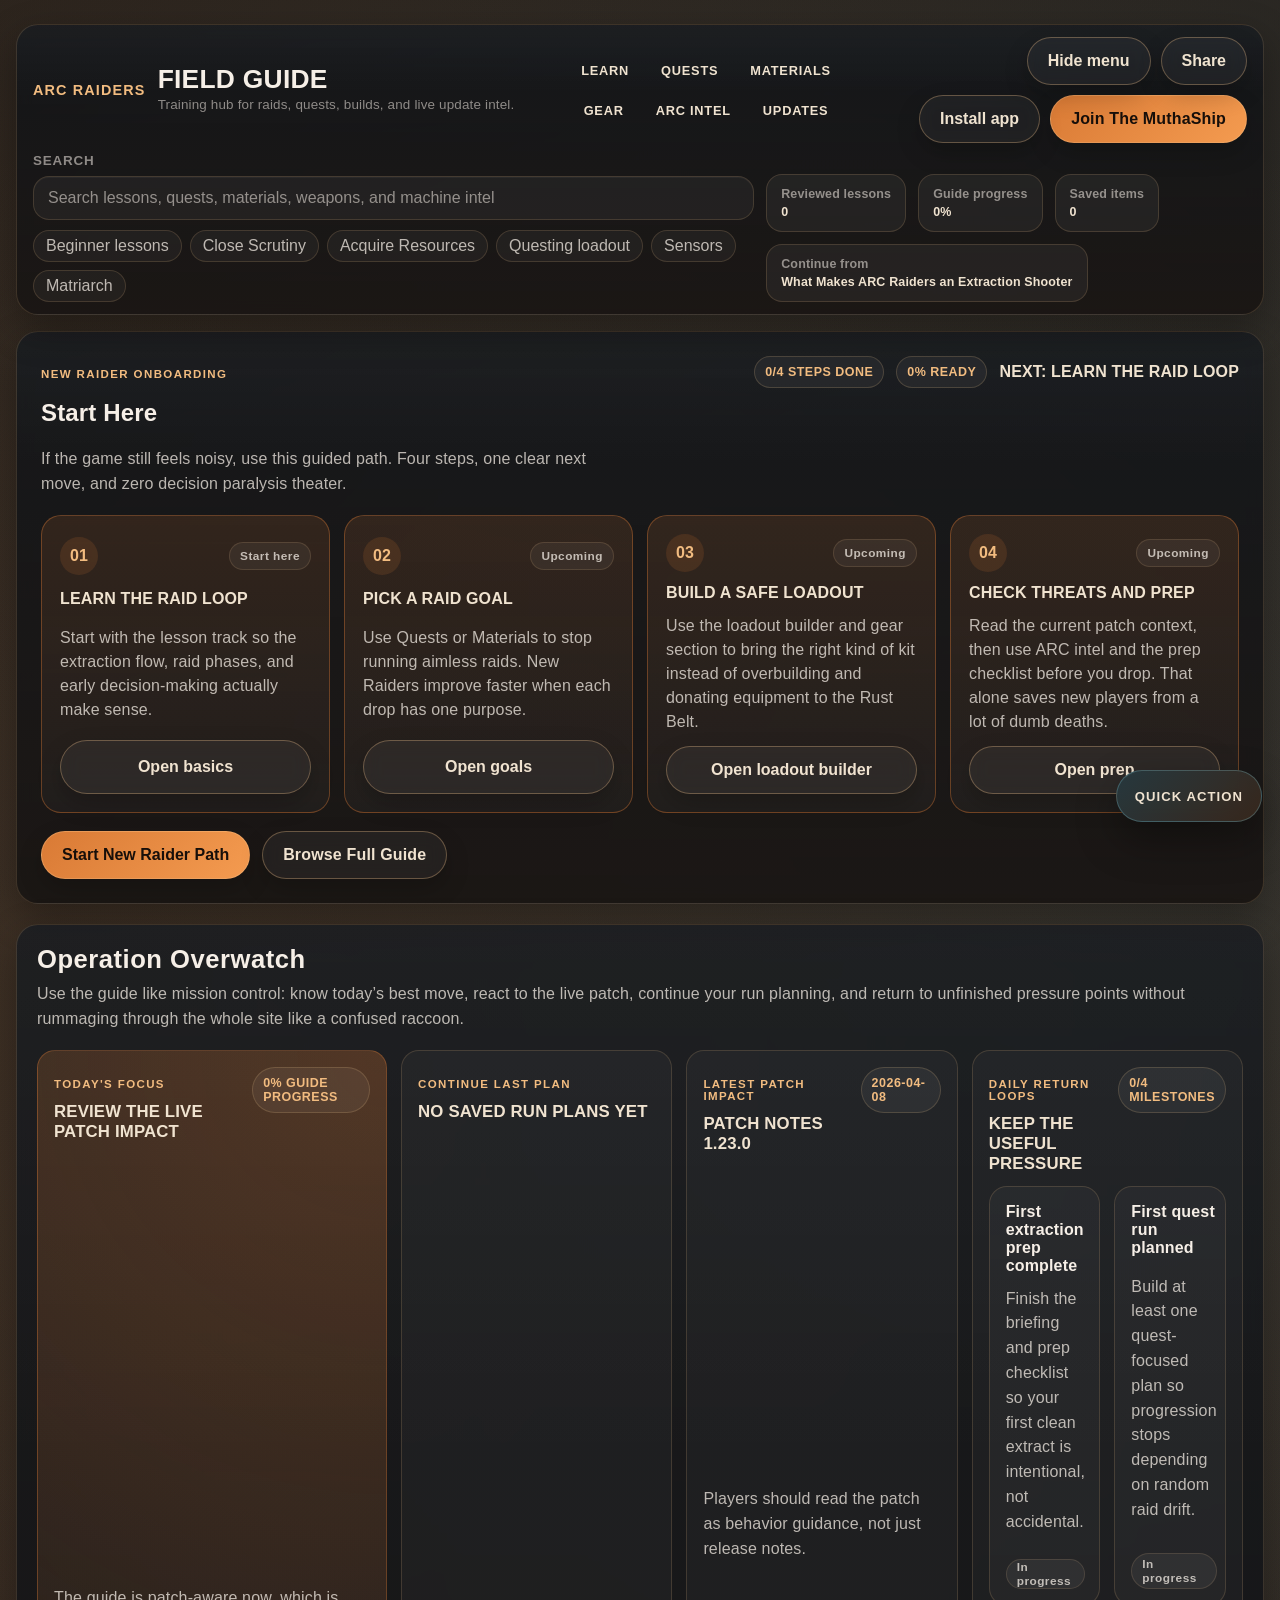
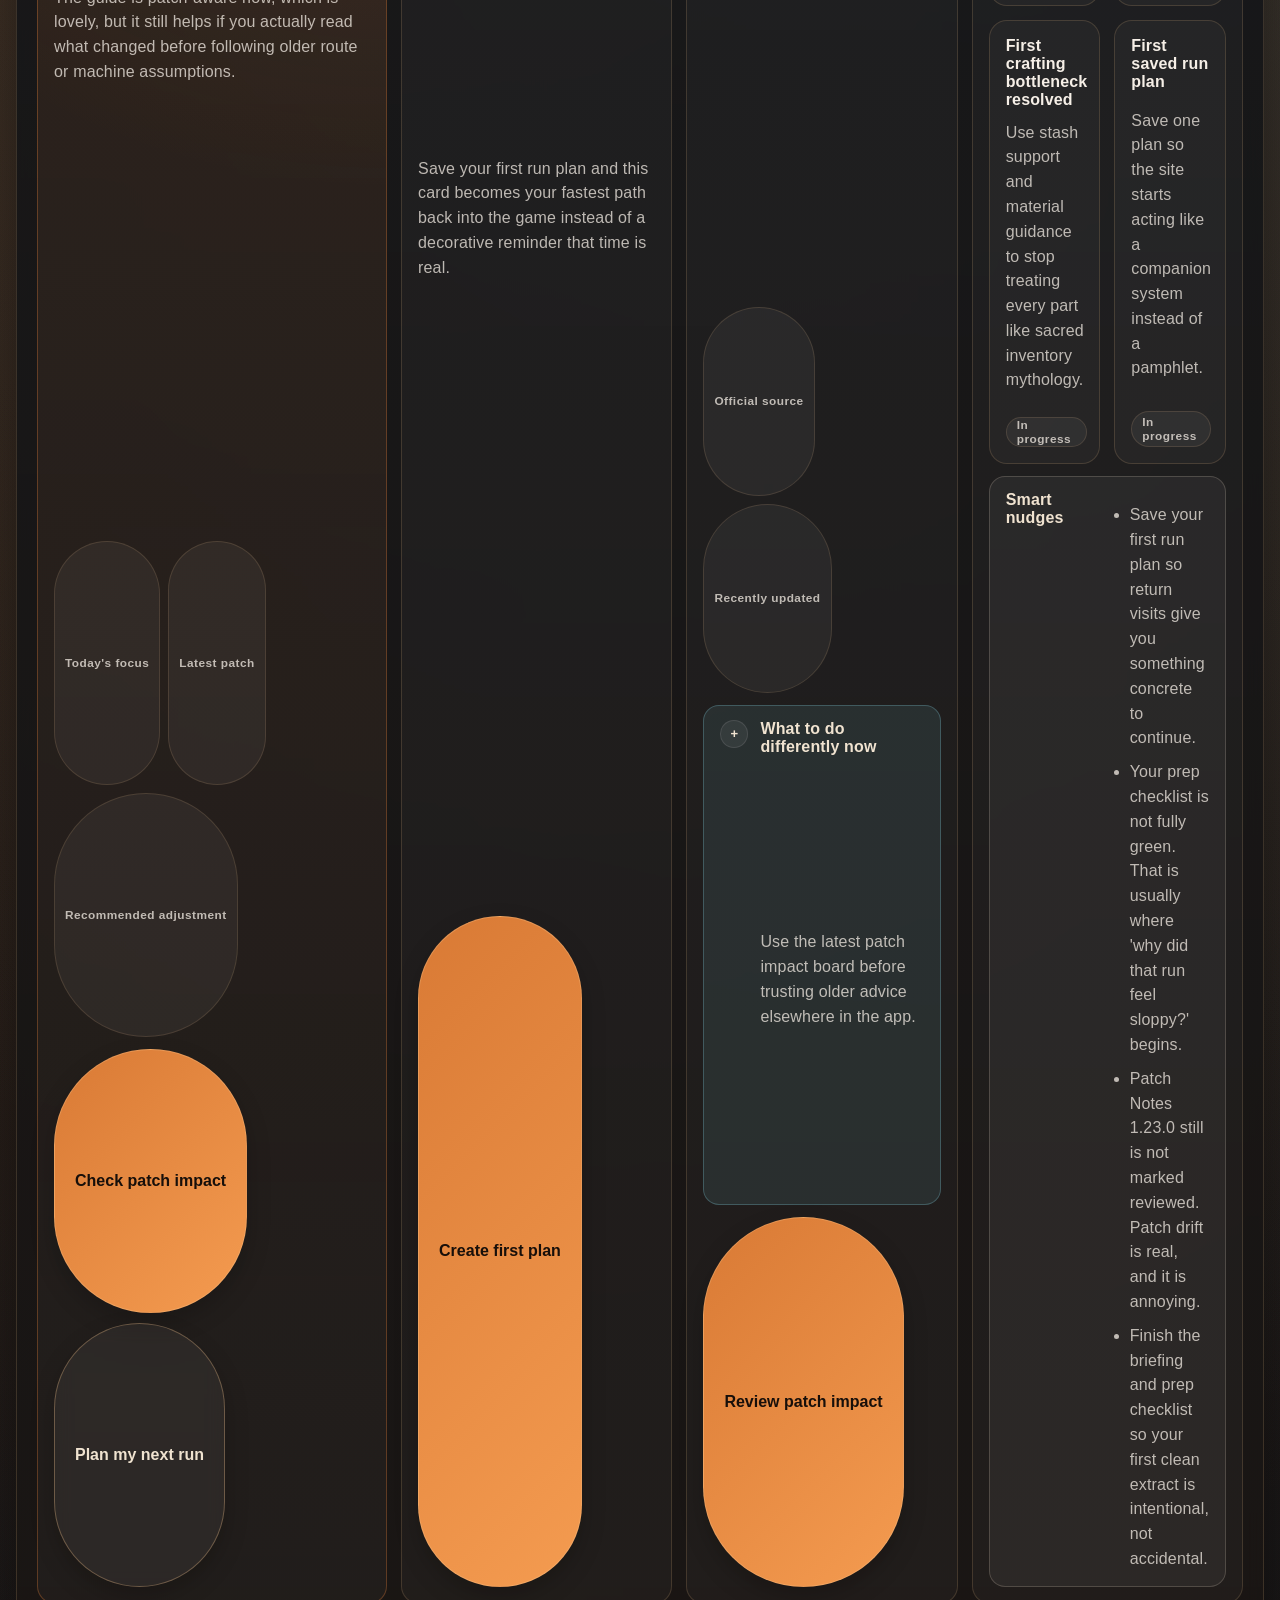
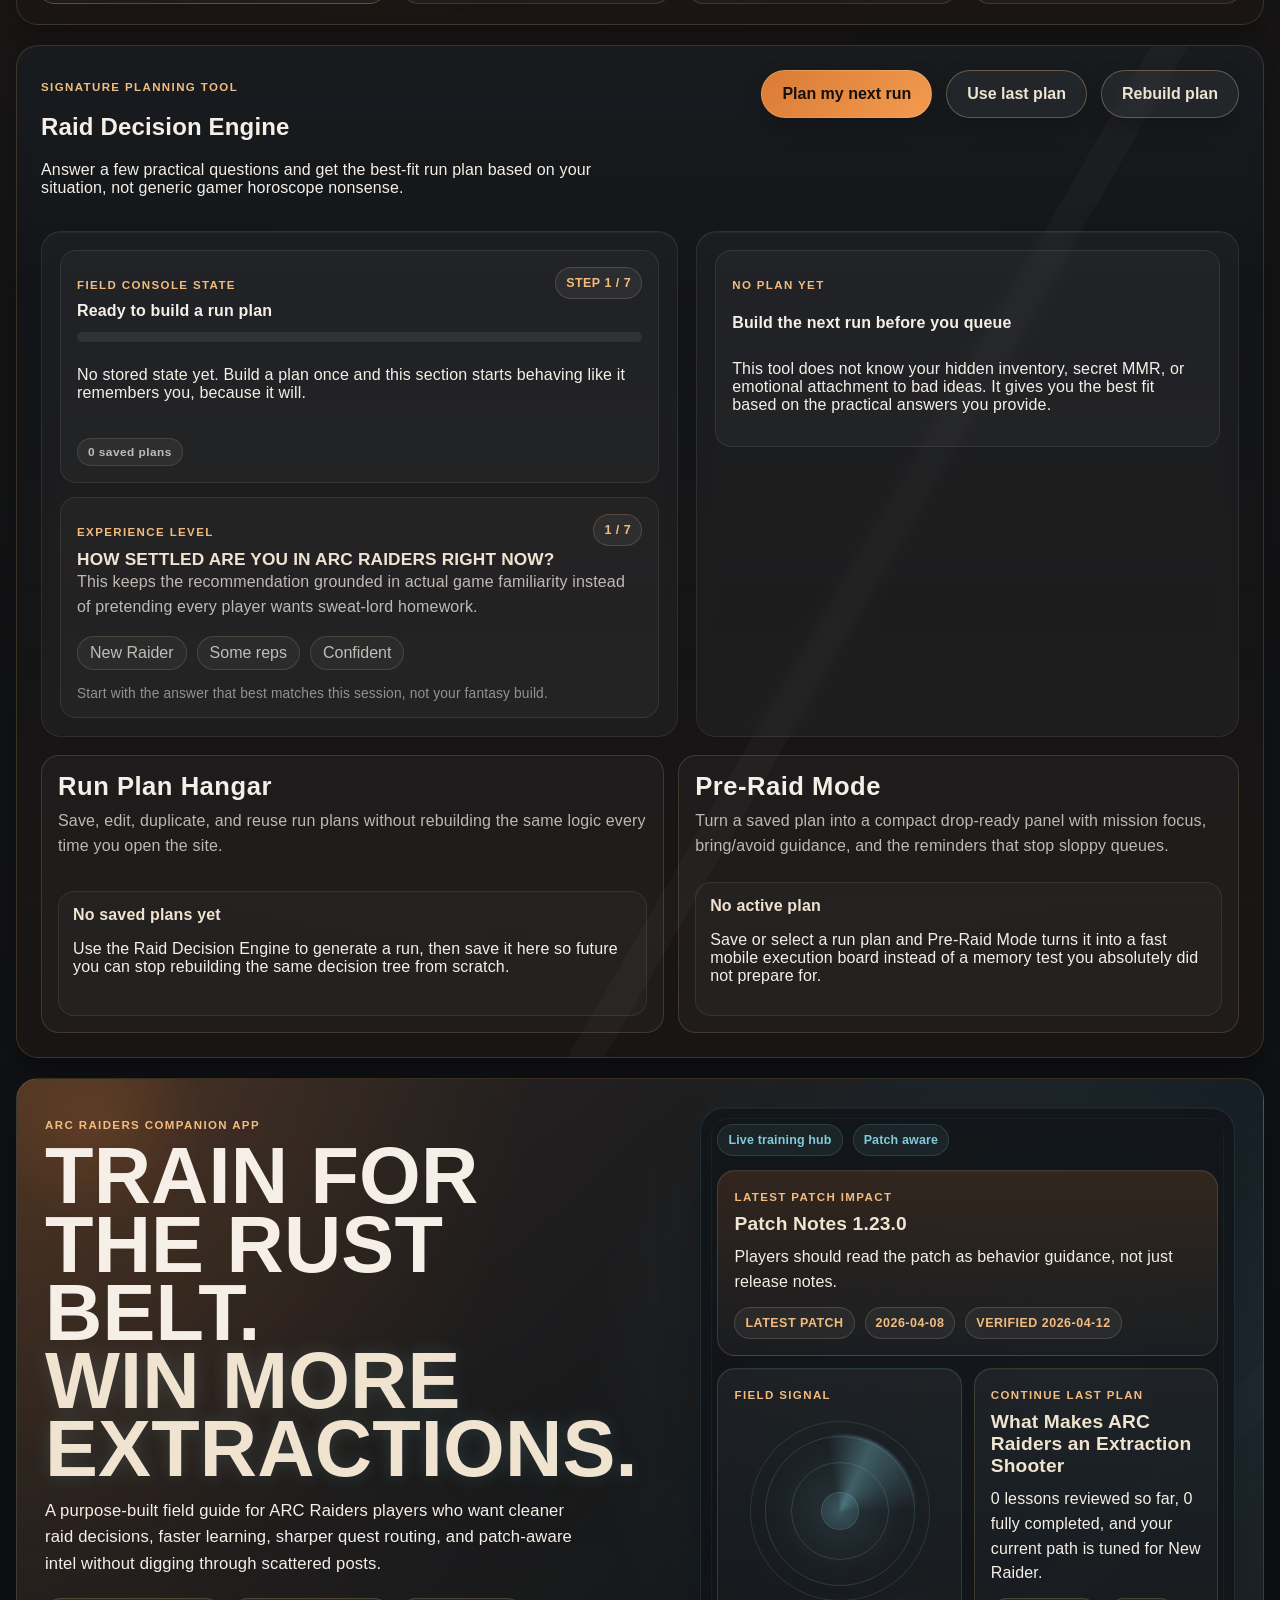
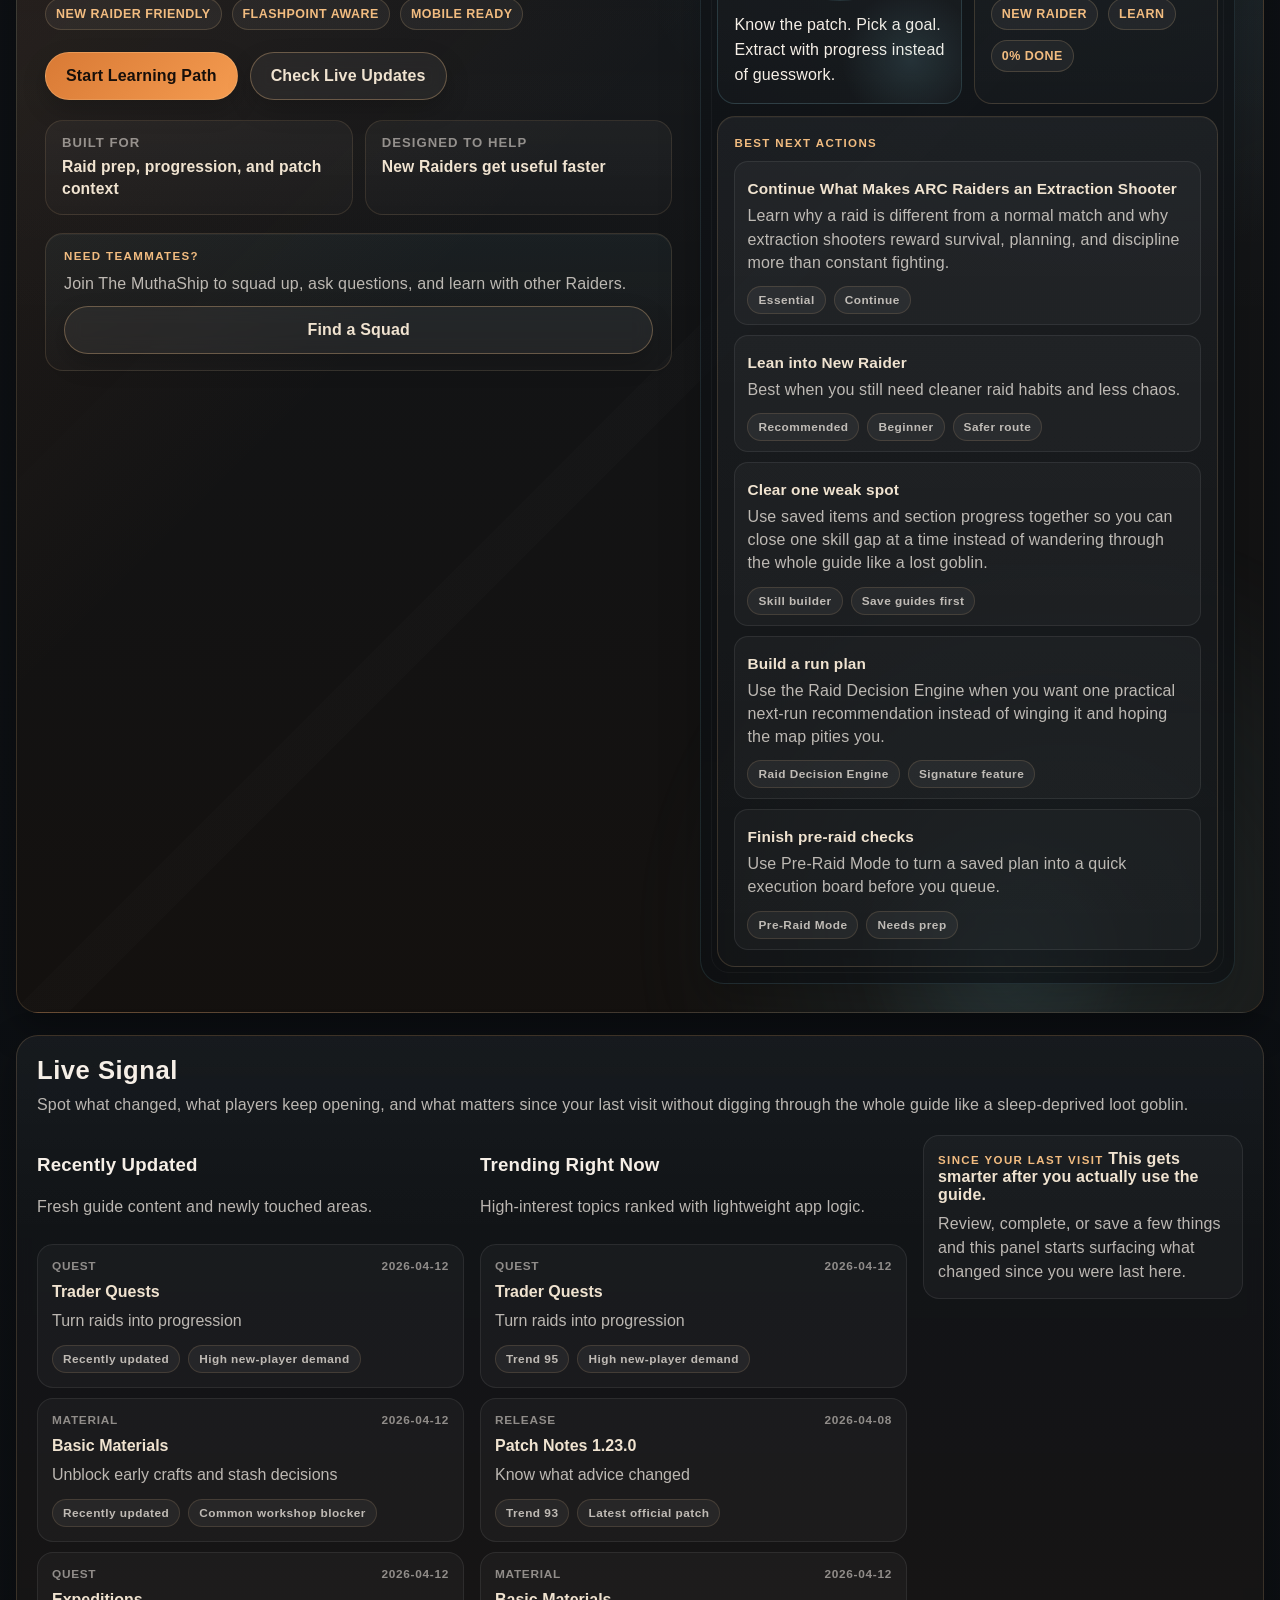
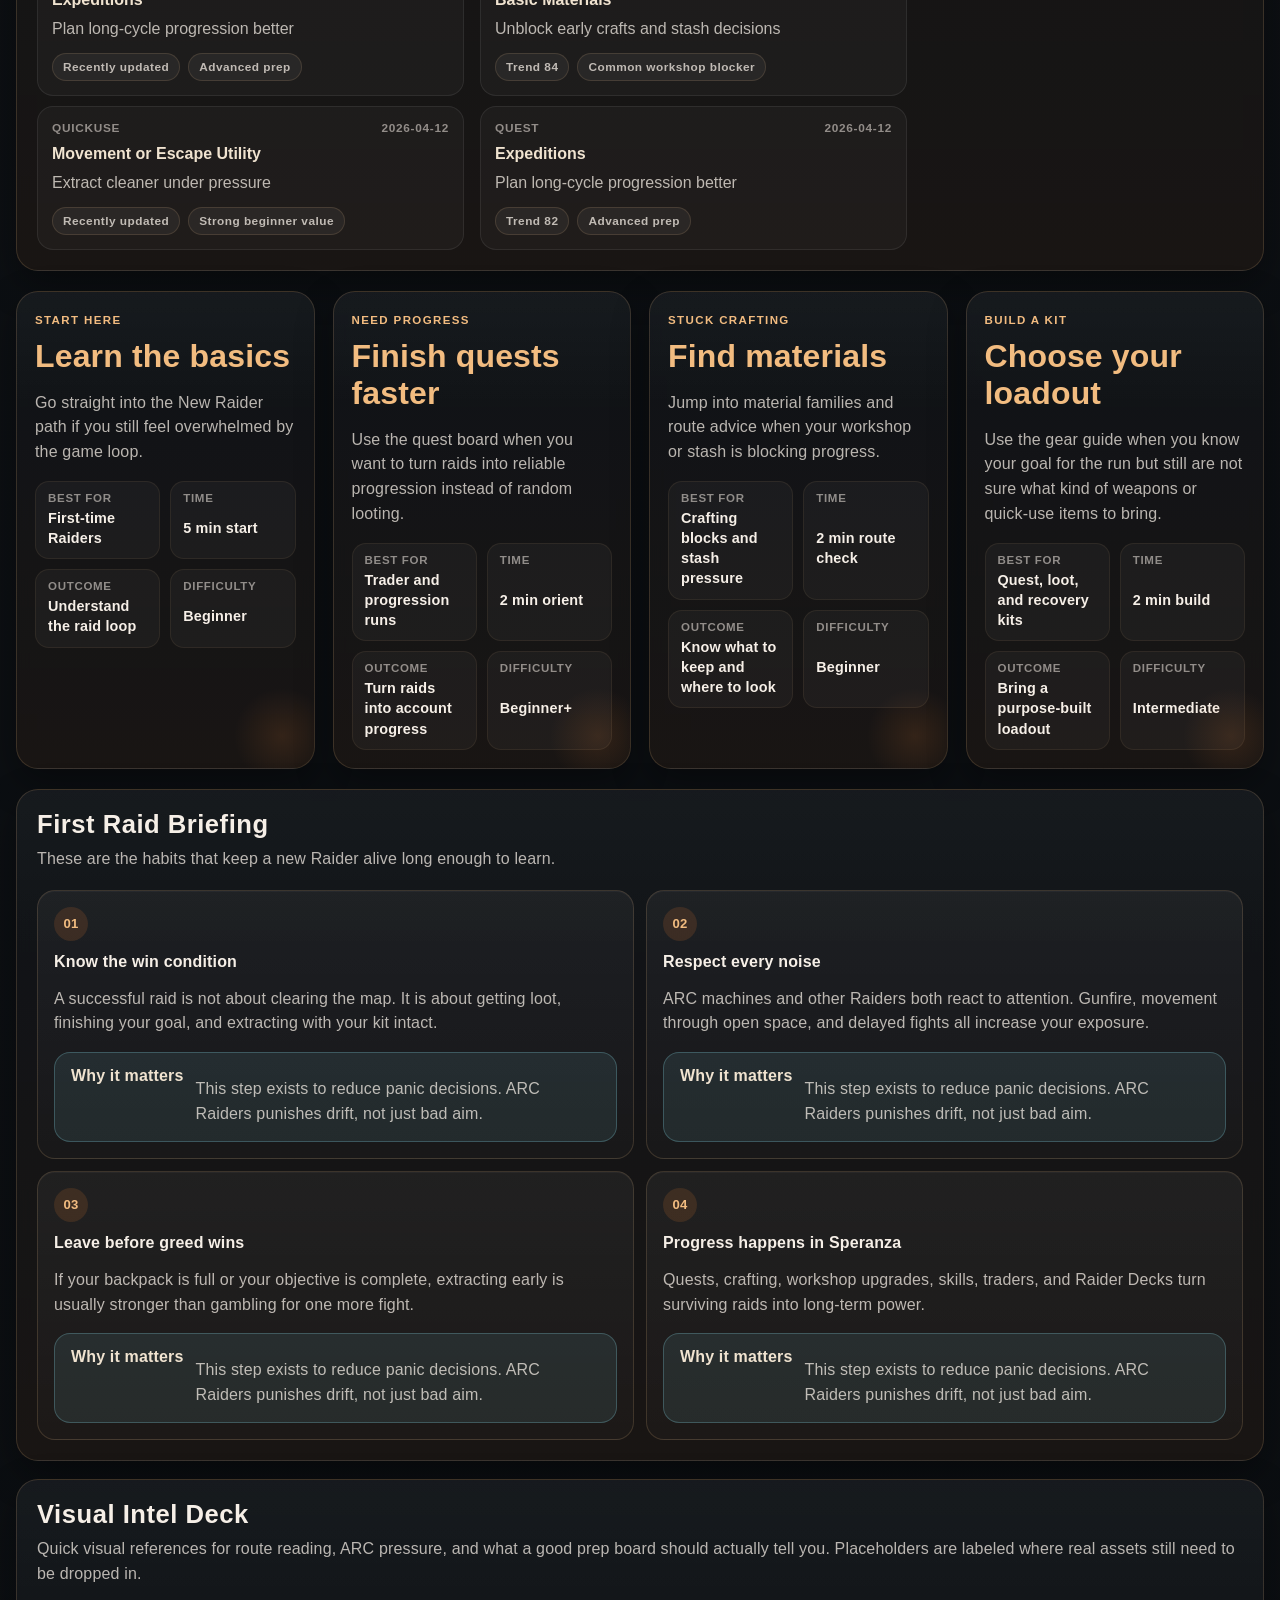
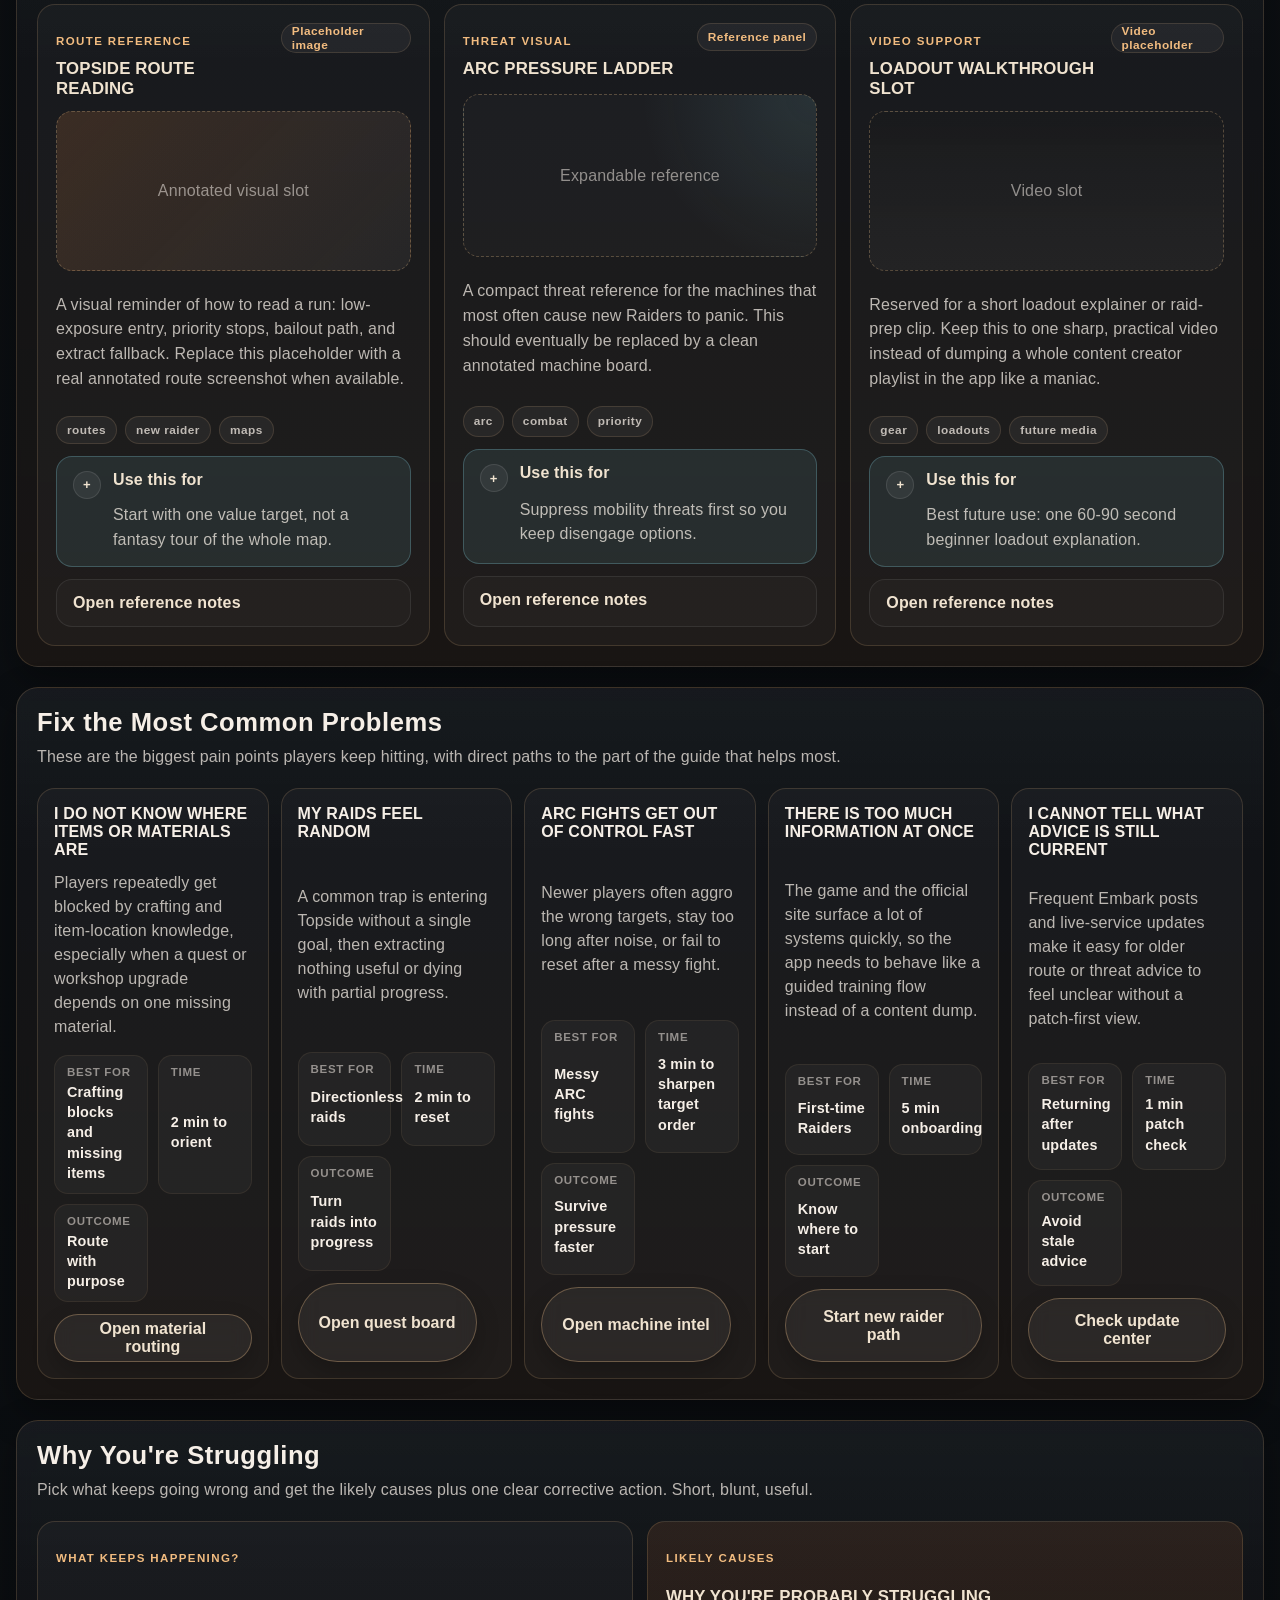
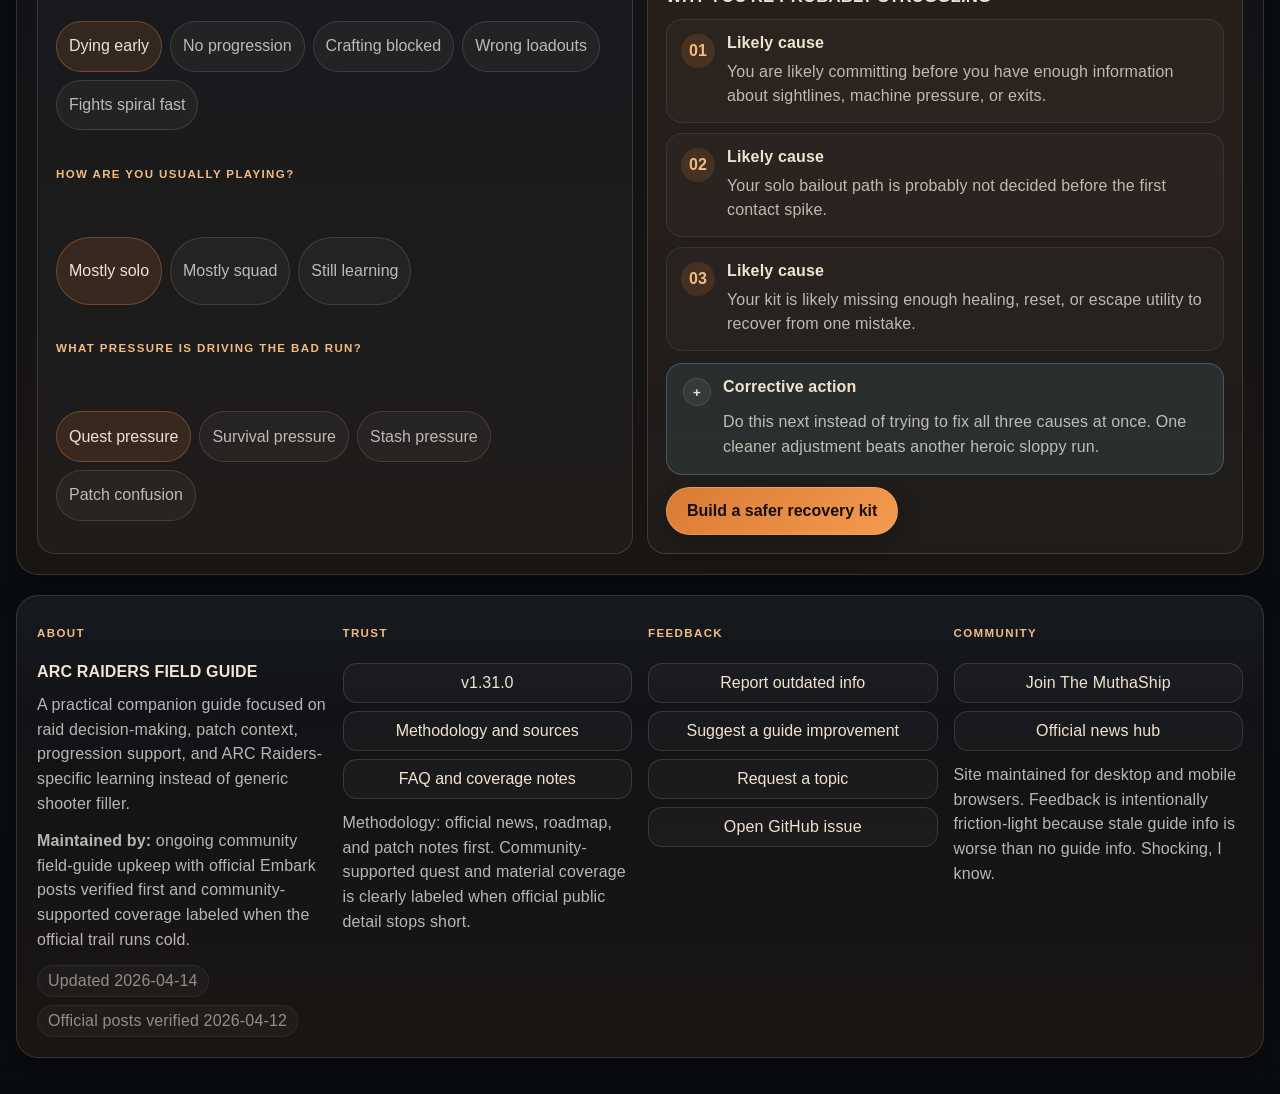
==== commit c2ca5bb1: "Add struggle diagnostic tool" ====
--- a/index.html
+++ b/index.html
@@ -410,6 +410,14 @@
       <div id="pain-point-list" class="pain-point-list" aria-live="polite"></div>
     </section>
 
+    <section class="panel tools-panel flow-section" data-view="start">
+      <div class="section-heading">
+        <h2>Why You're Struggling</h2>
+        <p>Pick what keeps going wrong and get the likely causes plus one clear corrective action. Short, blunt, useful.</p>
+      </div>
+      <div id="struggle-diagnostic" class="tool-grid" aria-live="polite"></div>
+    </section>
+
     <section id="curriculum" class="curriculum-layout flow-section" data-view="learn">
       <aside class="panel rail-panel">
       <div class="section-heading">
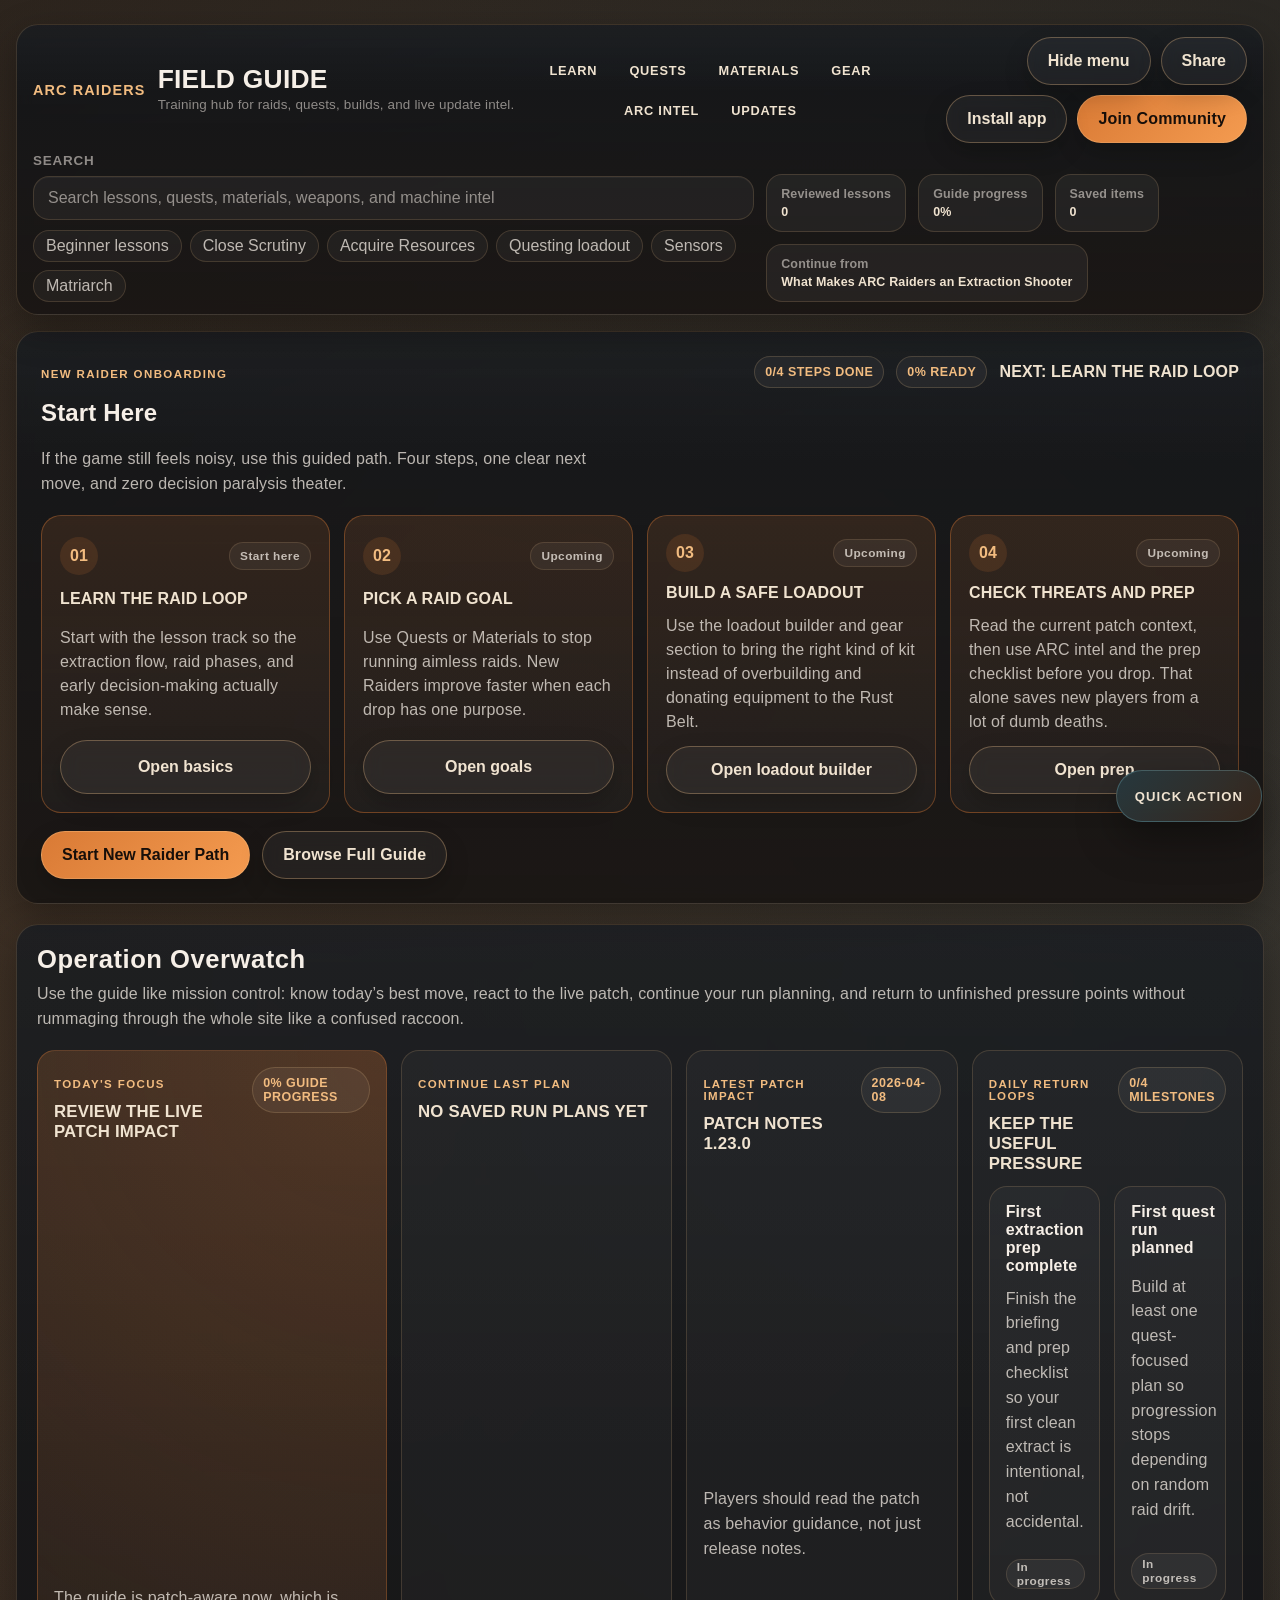
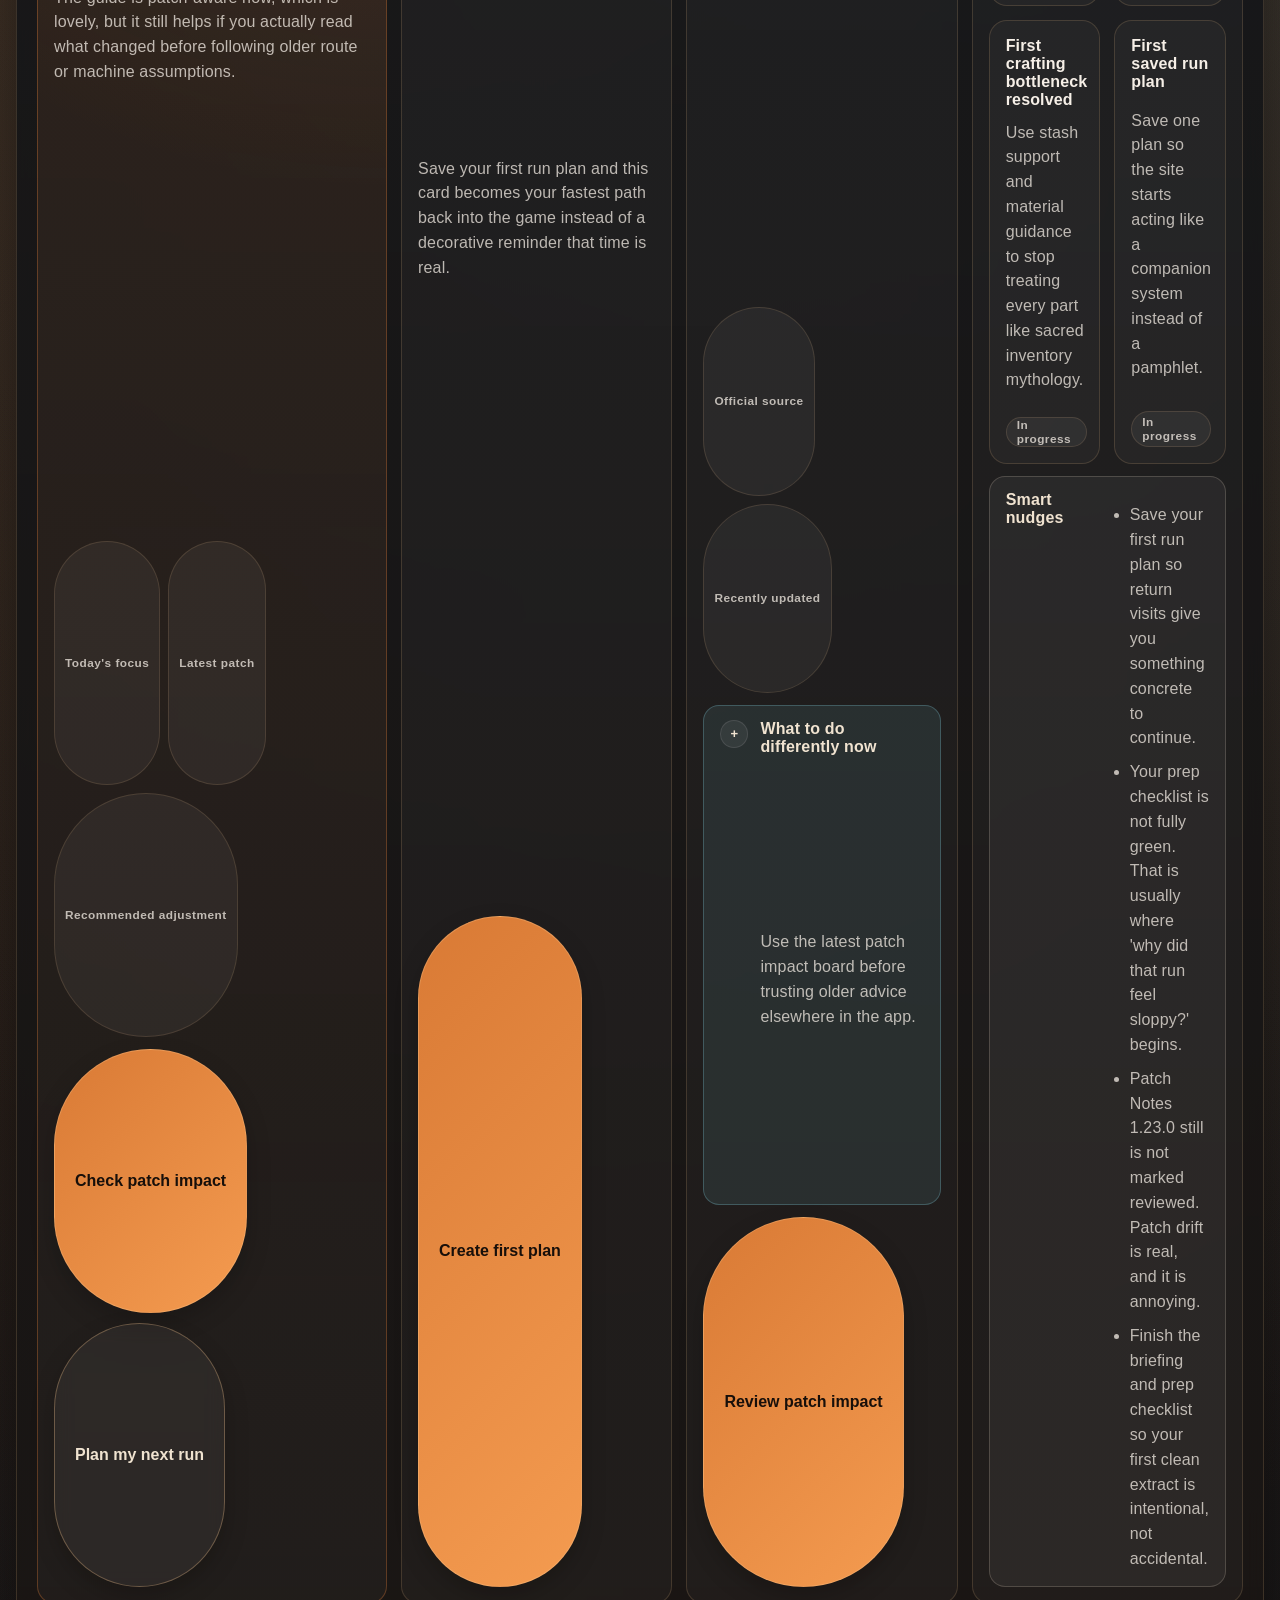
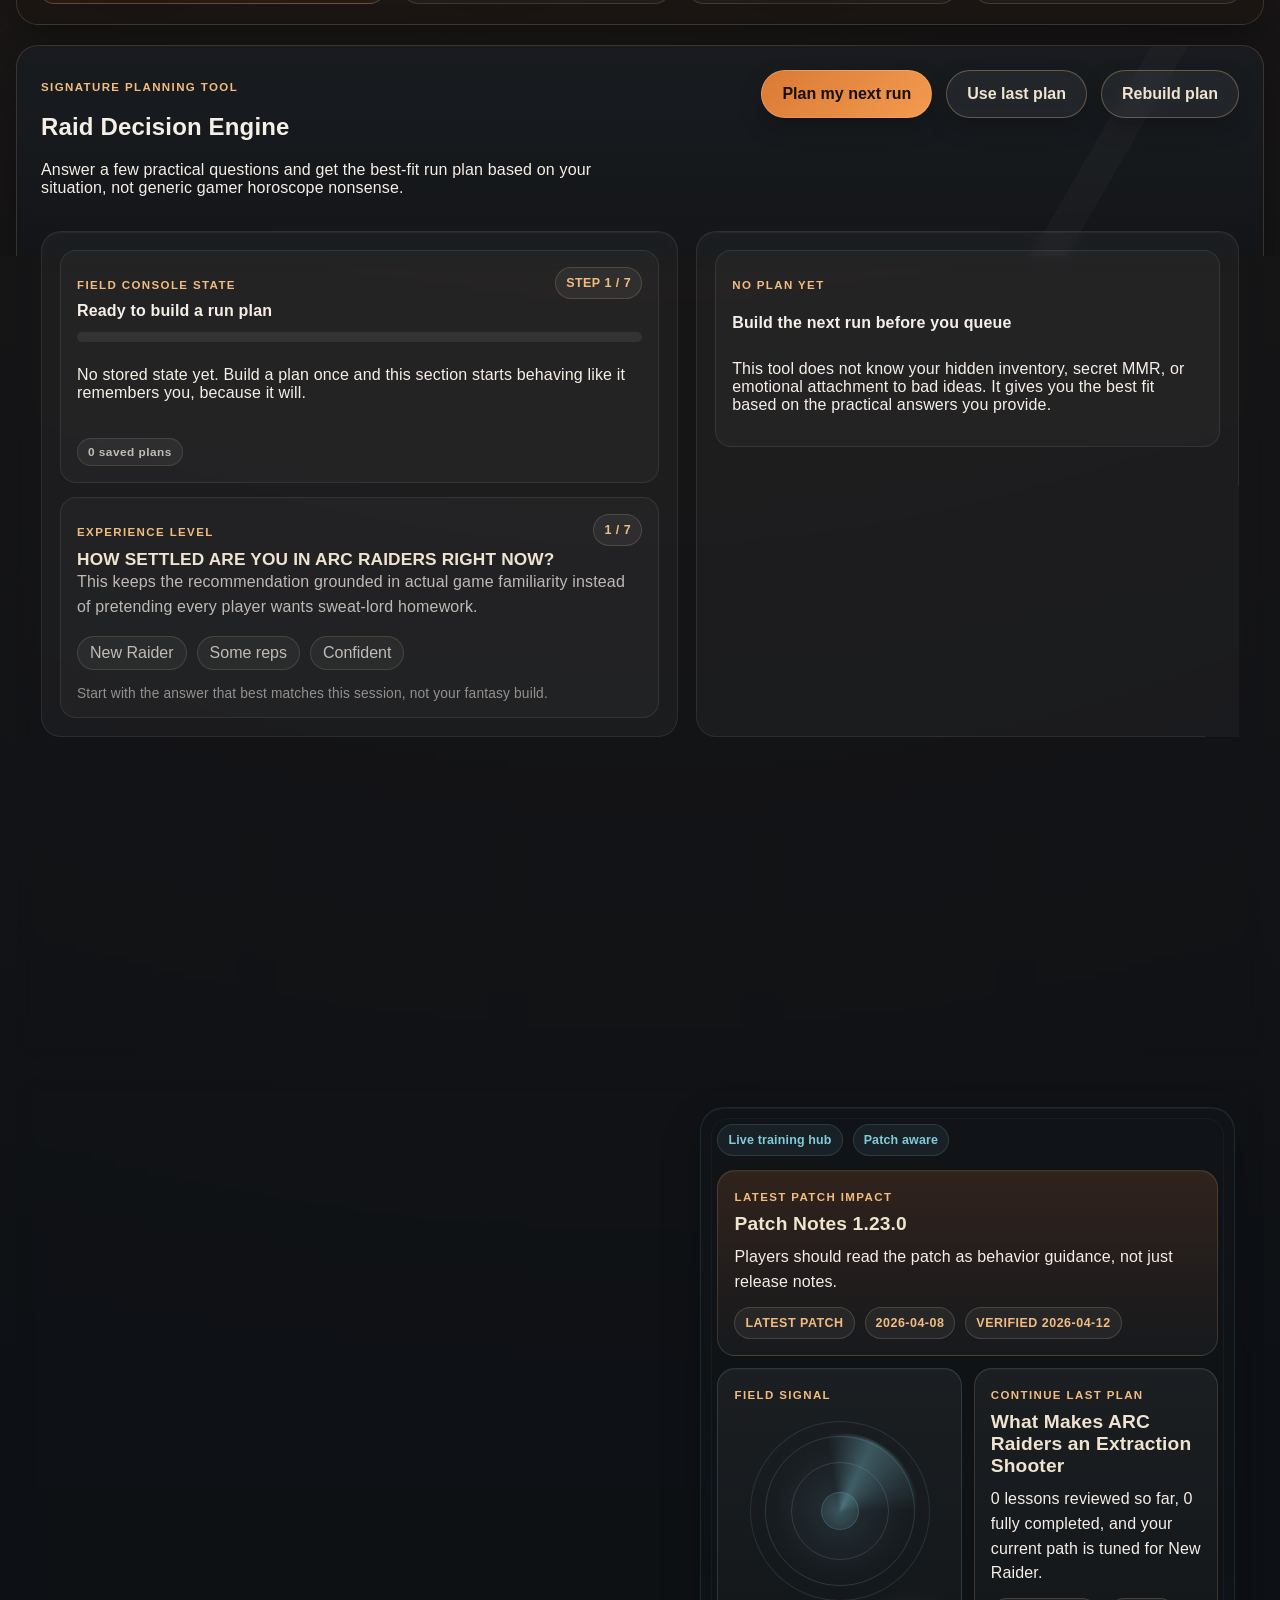
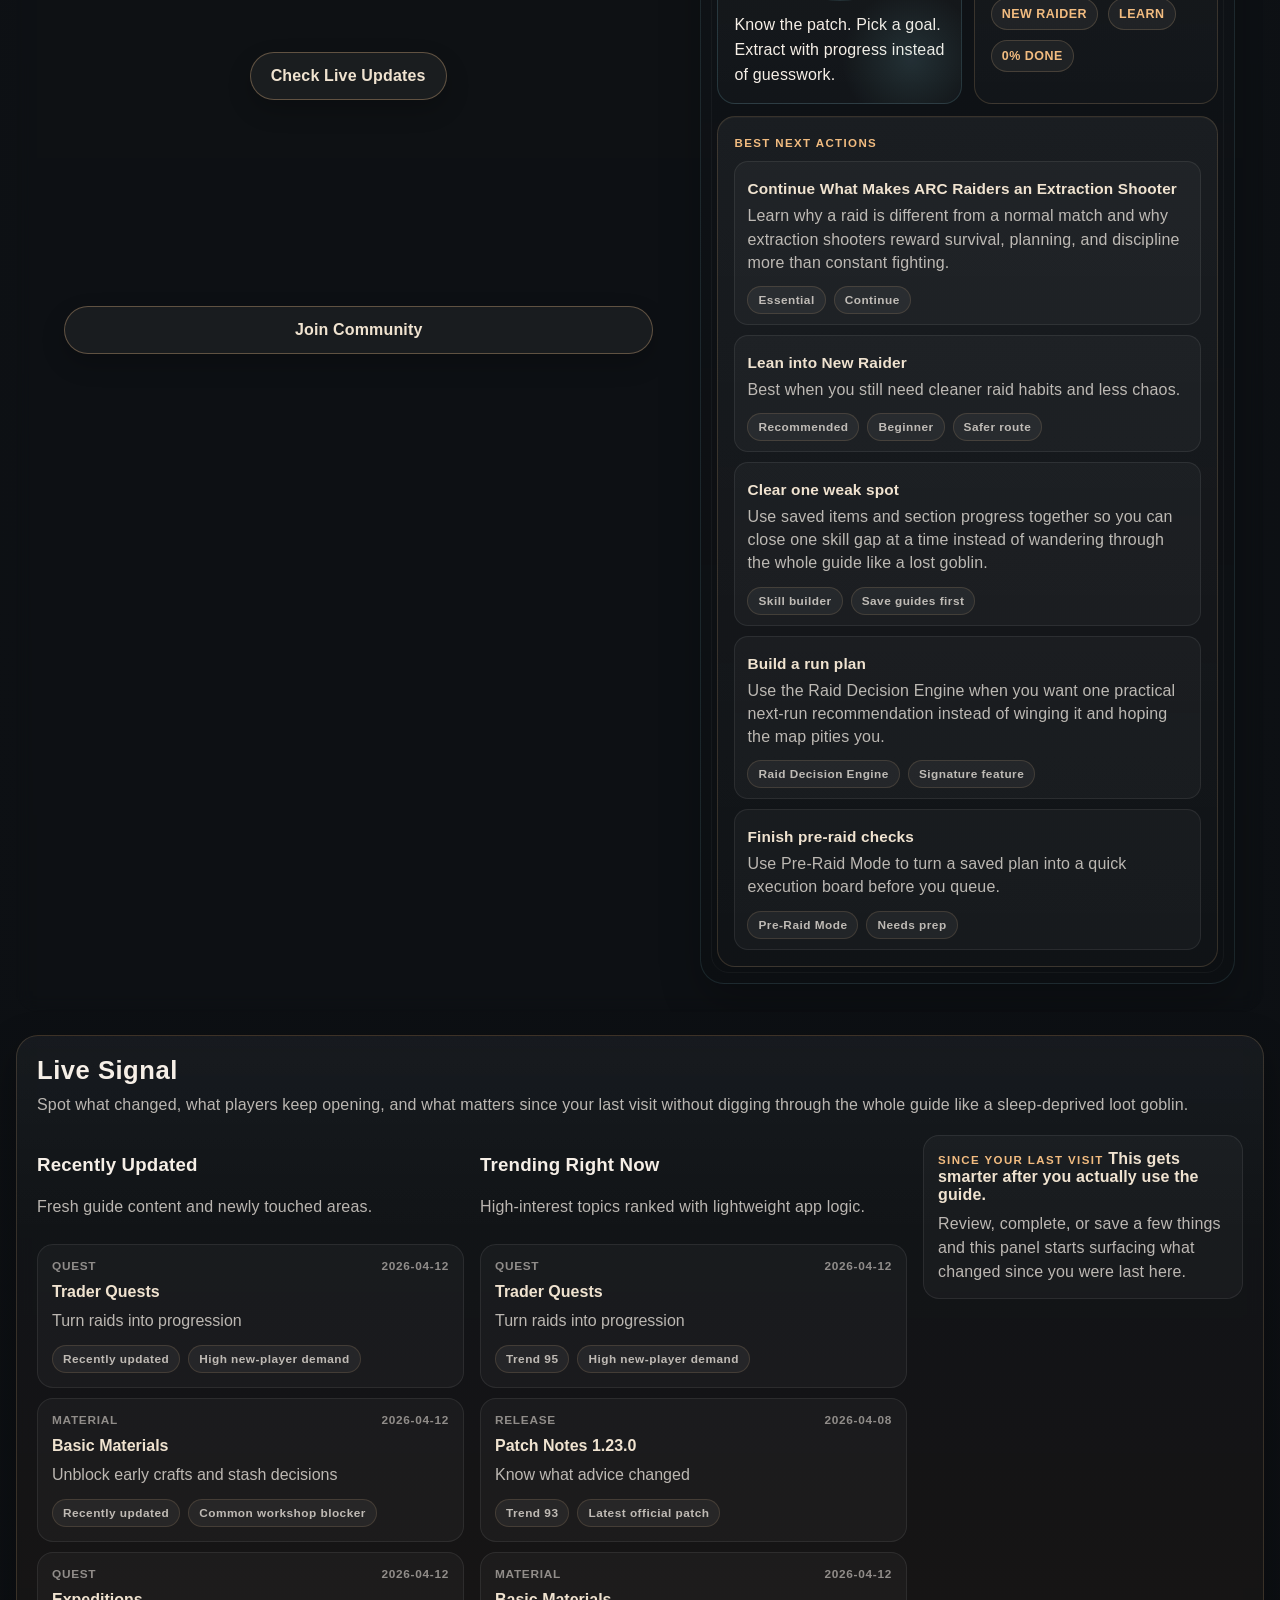
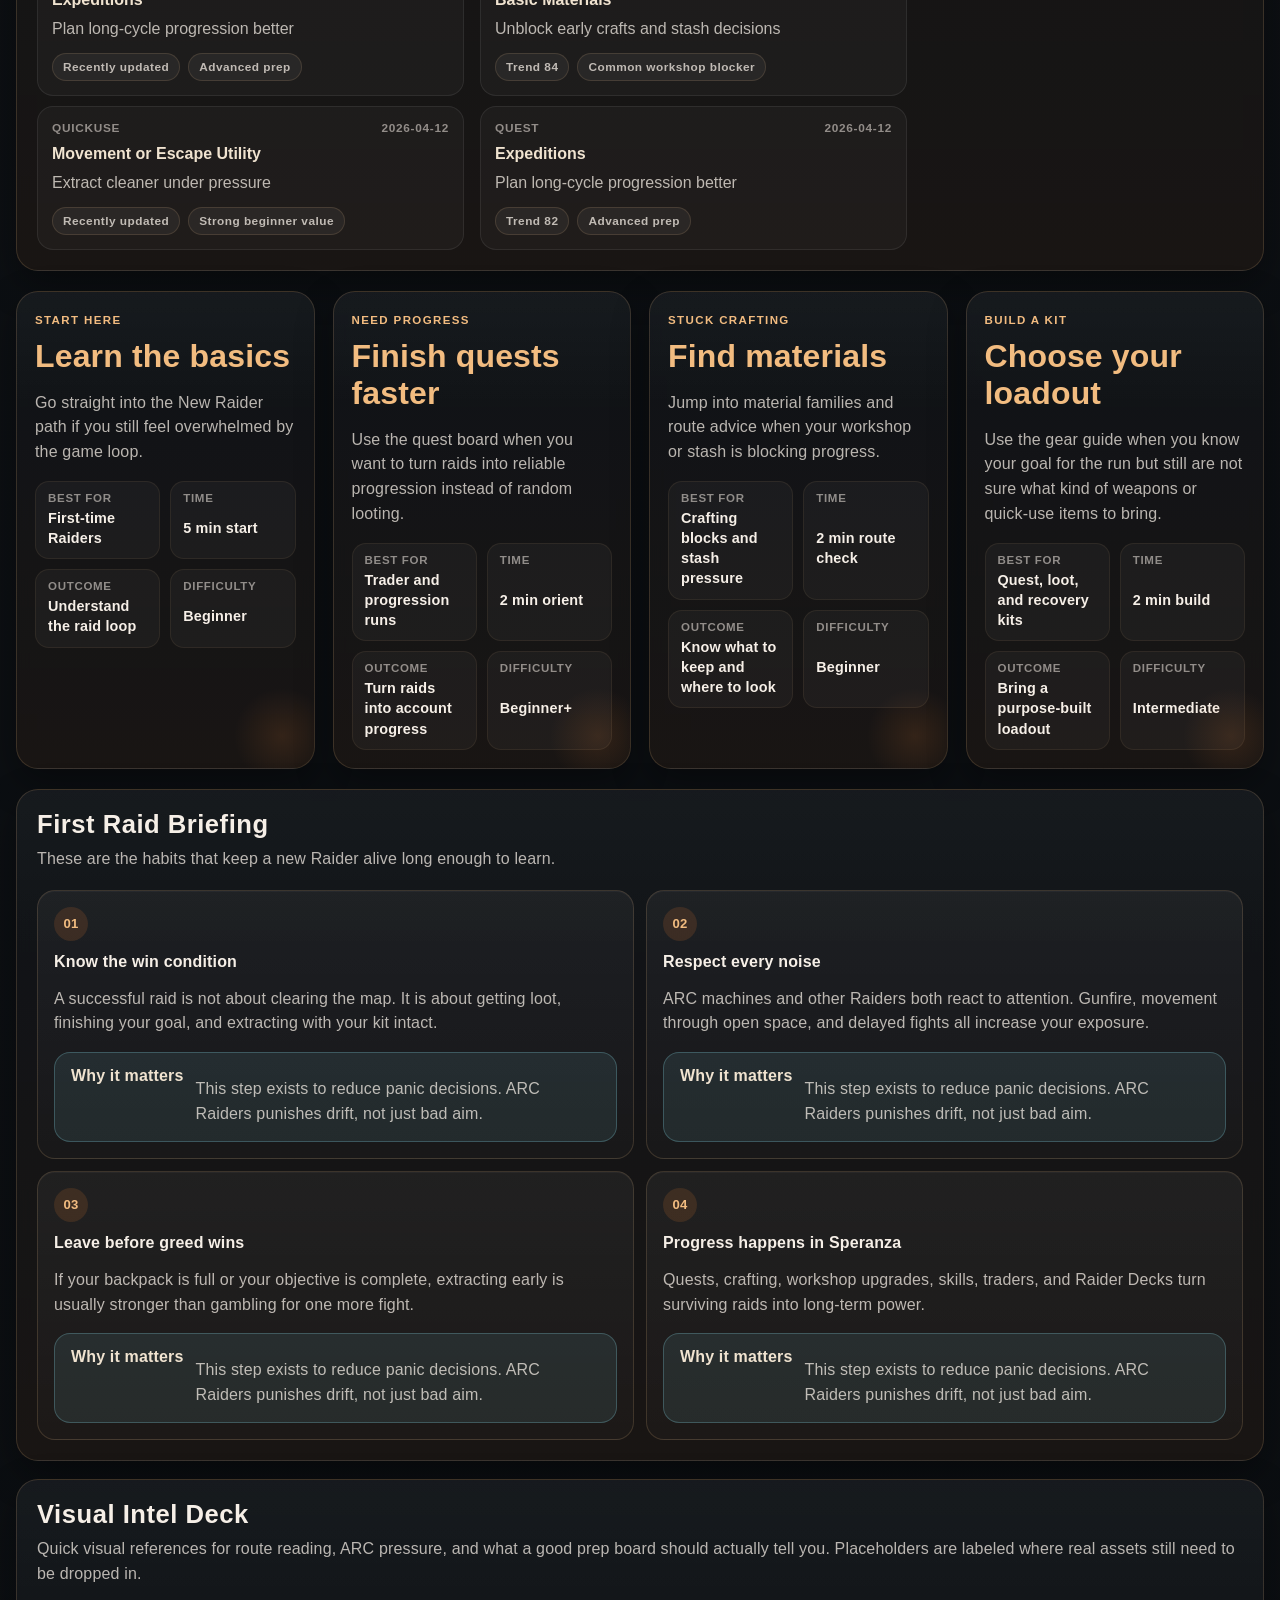
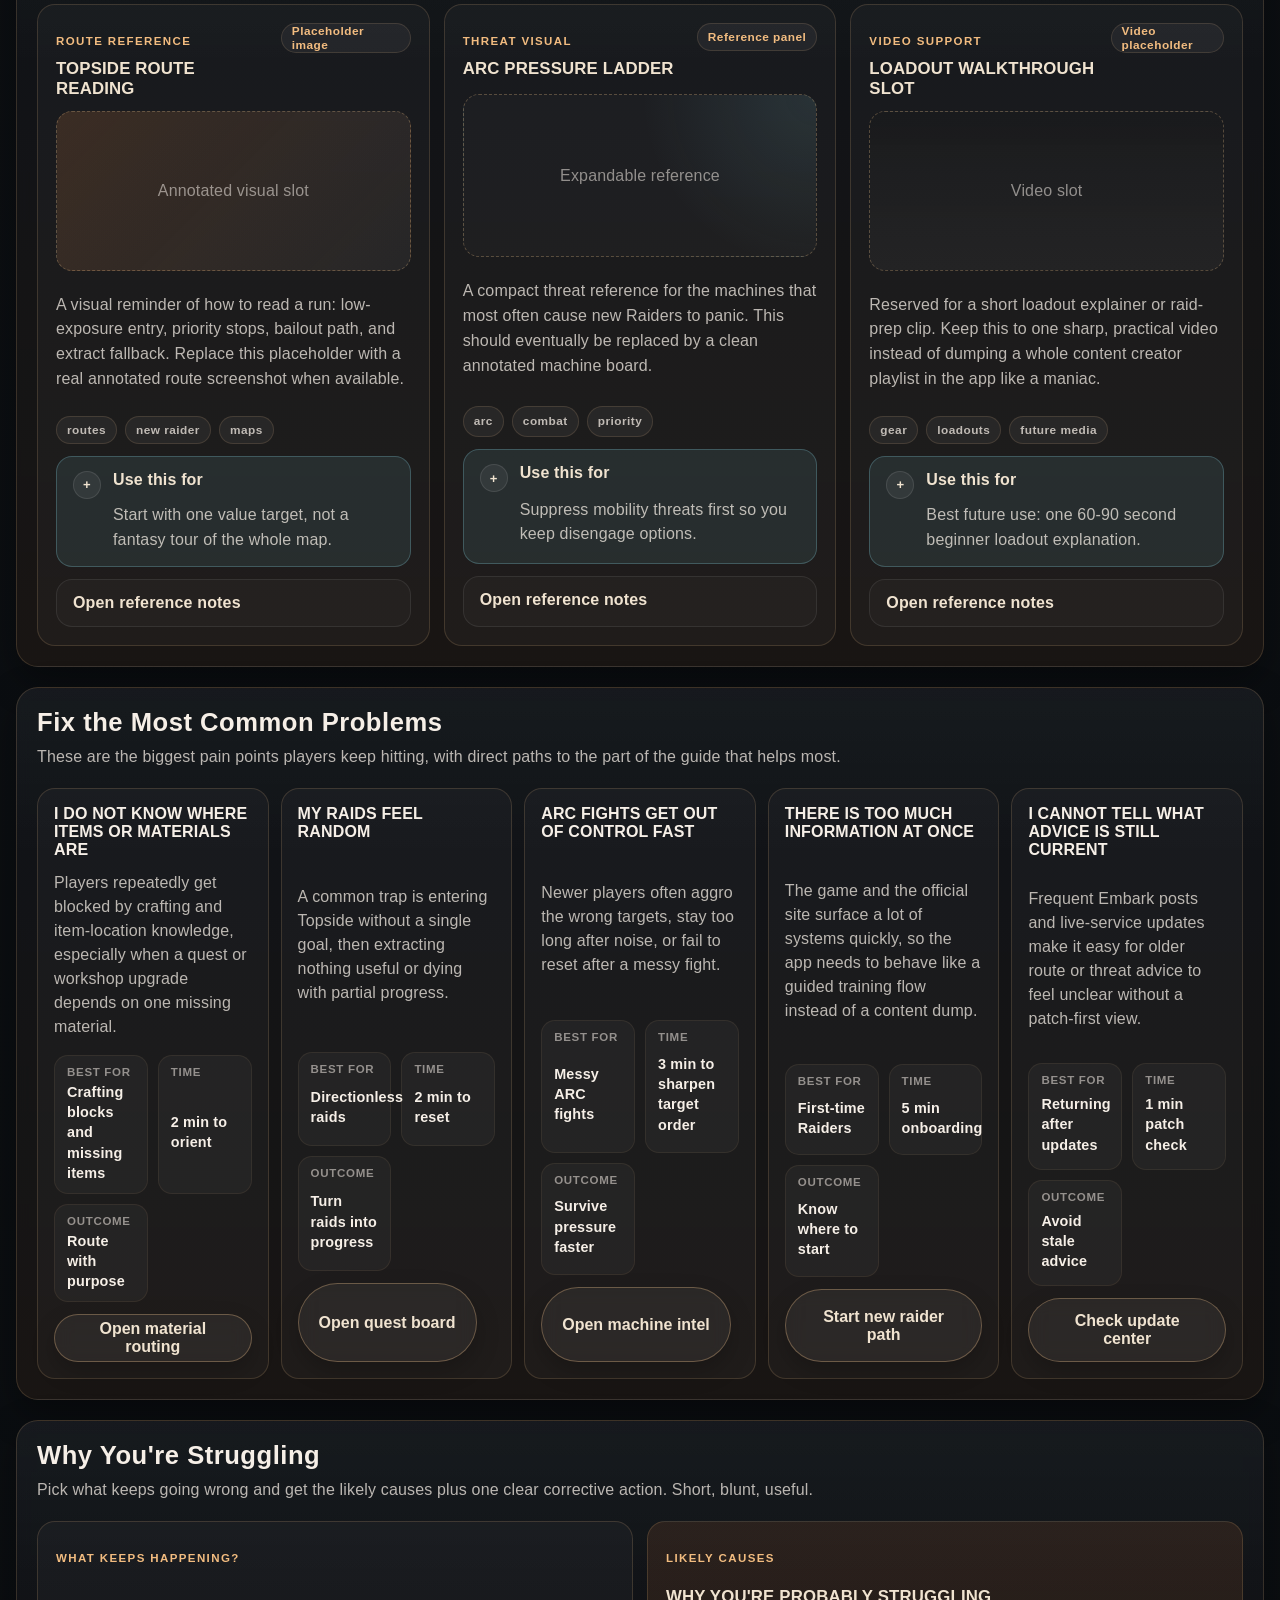
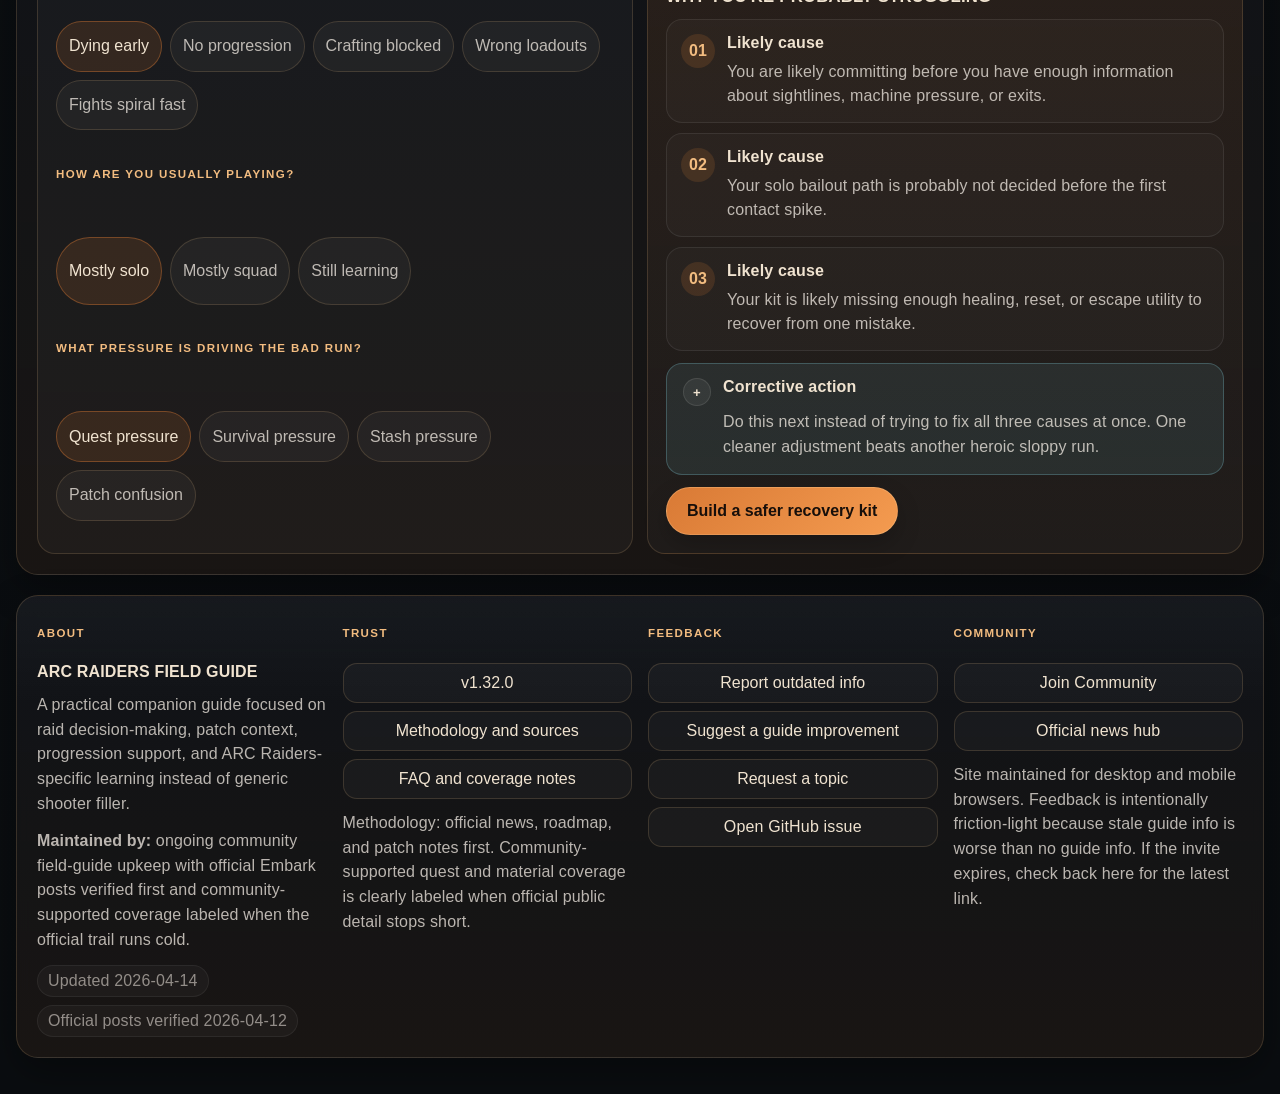
==== commit db46fb74: "Centralize Discord invite link" ====
--- a/index.html
+++ b/index.html
@@ -38,7 +38,7 @@
           <button id="toggle-command-bar" class="hero-button hero-button-secondary command-toggle" type="button" aria-expanded="true" aria-controls="command-bar-body">Hide menu</button>
           <button id="share-app" class="hero-button hero-button-secondary" type="button">Share</button>
           <button id="install-app" class="hero-button hero-button-secondary" type="button" hidden>Install app</button>
-          <a class="hero-button hero-button-primary" href="https://discord.gg/4JZ9f39h" target="_blank" rel="noreferrer">Join The MuthaShip</a>
+          <a class="hero-button hero-button-primary" href="#" data-discord-link target="_blank" rel="noopener noreferrer">Join Community</a>
         </div>
       </div>
       <div id="command-bar-body" class="command-body site-header-body">
@@ -195,8 +195,8 @@
         </div>
         <div class="hero-community">
           <span class="hero-card-label">Need teammates?</span>
-          <p class="hero-community-copy">Join The MuthaShip to squad up, ask questions, and learn with other Raiders.</p>
-          <a class="hero-button hero-button-secondary" href="https://discord.gg/4JZ9f39h" target="_blank" rel="noreferrer">Find a Squad</a>
+          <p class="hero-community-copy">Join the Discord to squad up, ask questions, and learn with other Raiders.</p>
+          <a class="hero-button hero-button-secondary" href="#" data-discord-link target="_blank" rel="noopener noreferrer">Join Community</a>
         </div>
       </div>
 
@@ -658,10 +658,10 @@
       <section class="footer-column">
         <p class="eyebrow">Community</p>
         <div class="footer-link-stack">
-          <a class="footer-link-button footer-link" href="https://discord.gg/4JZ9f39h" target="_blank" rel="noreferrer">Join The MuthaShip</a>
+          <a class="footer-link-button footer-link" href="#" data-discord-link target="_blank" rel="noopener noreferrer">Join Community</a>
           <a class="footer-link-button footer-link" href="https://arcraiders.com/en/news" target="_blank" rel="noreferrer">Official news hub</a>
         </div>
-        <p class="footer-note">Site maintained for desktop and mobile browsers. Feedback is intentionally friction-light because stale guide info is worse than no guide info. Shocking, I know.</p>
+        <p class="footer-note">Site maintained for desktop and mobile browsers. Feedback is intentionally friction-light because stale guide info is worse than no guide info. If the invite expires, check back here for the latest link.</p>
       </section>
     </footer>
   </main>
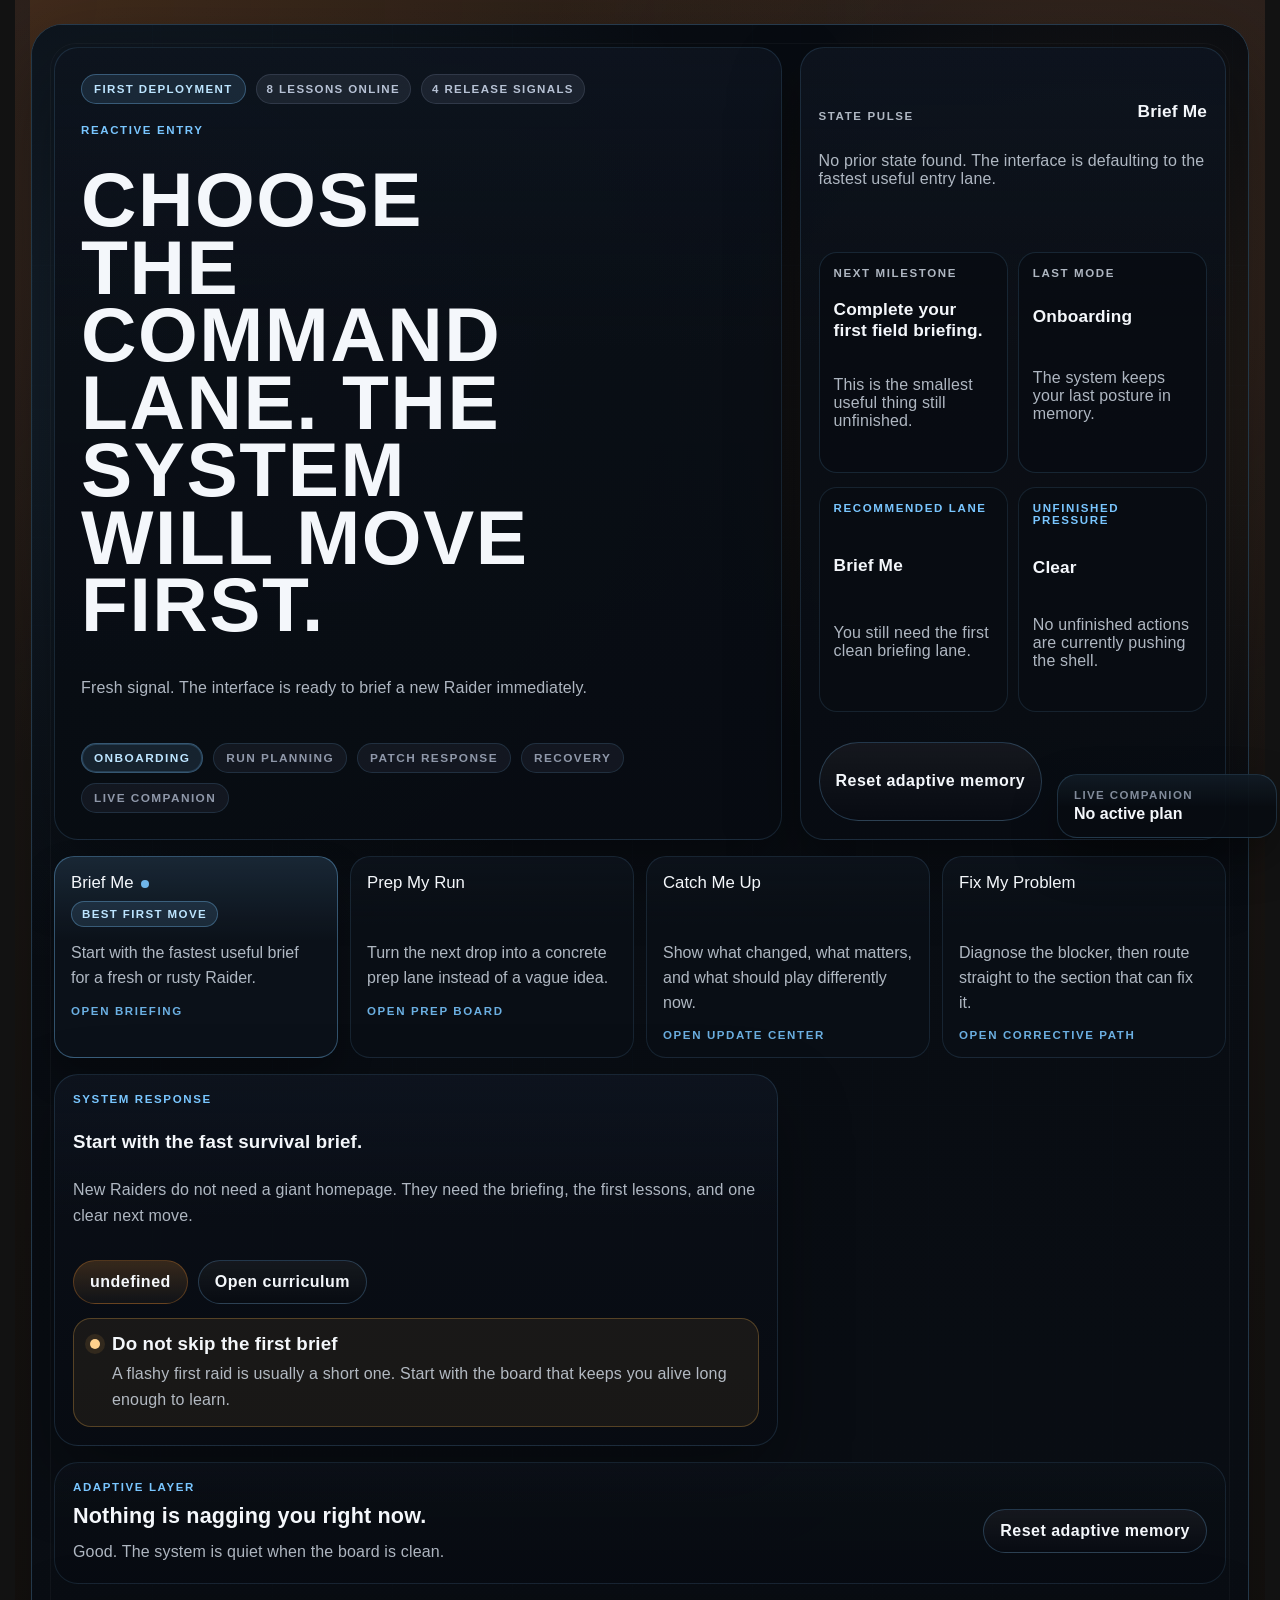
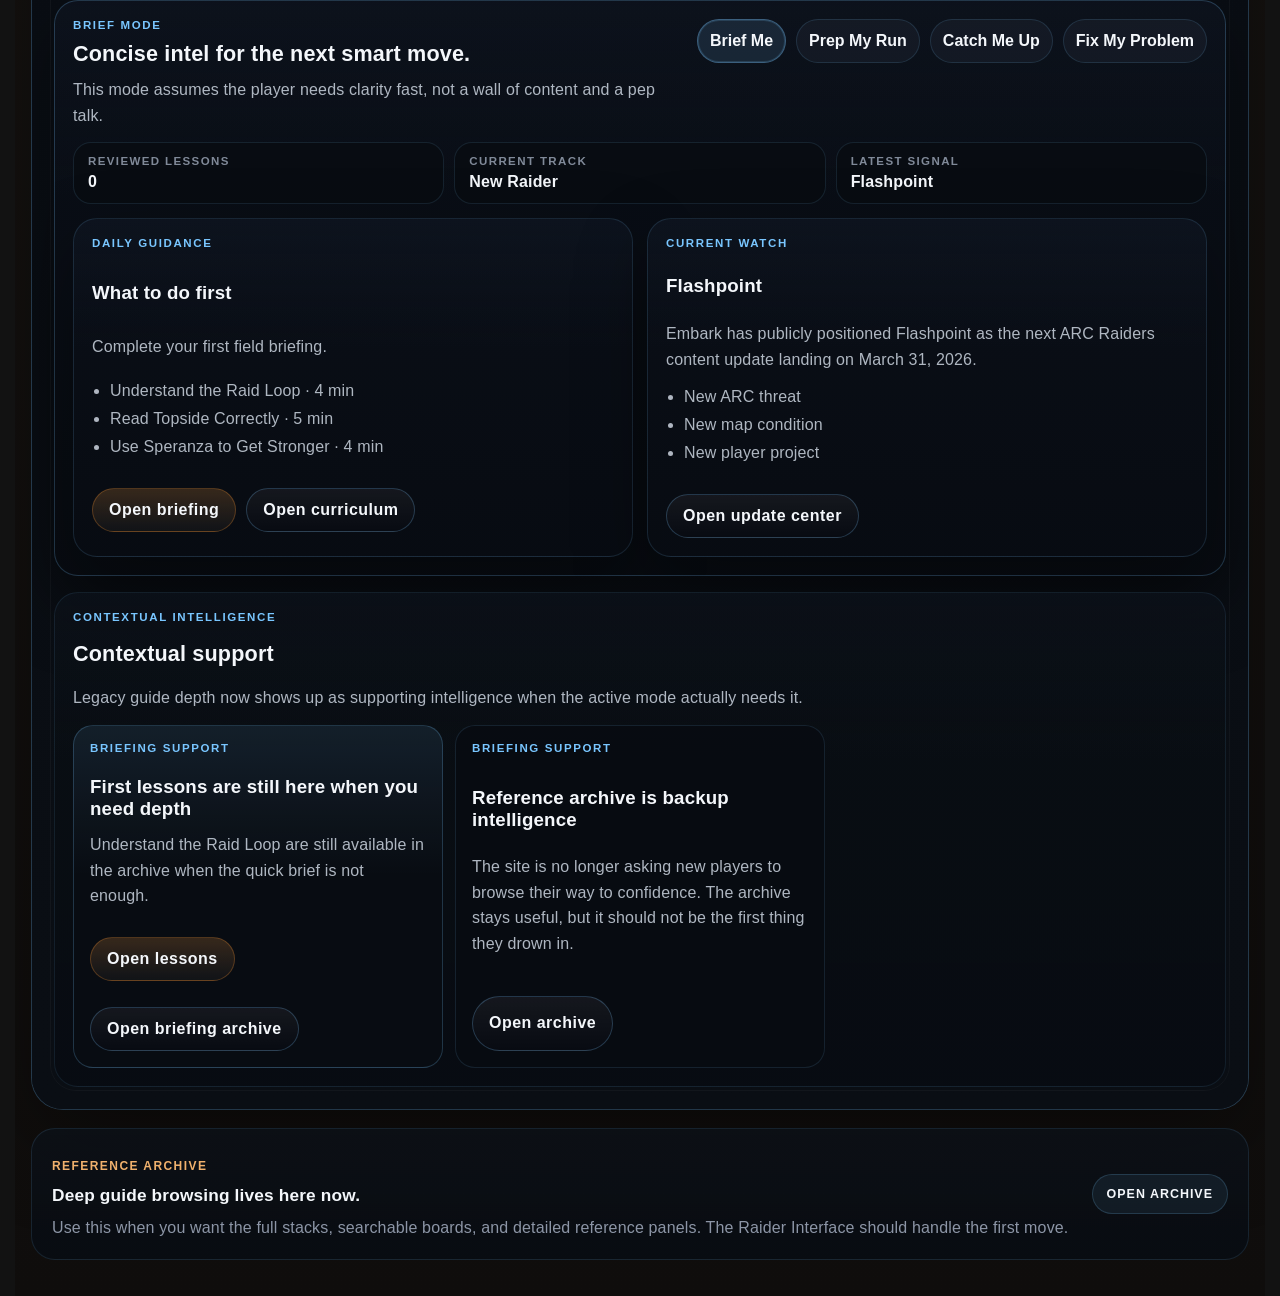
==== commit 60994382: "Publish Raider Interface launch release" ====
--- a/index.html
+++ b/index.html
@@ -15,60 +15,60 @@
   <link rel="stylesheet" href="./styles.css">
 </head>
 <body>
-  <button id="easter-egg-trigger" class="easter-egg-trigger" type="button" aria-label="Hidden easter egg trigger"></button>
+  <a class="skip-link" href="#raider-interface-preview-root">Skip to Raider Interface</a>
   <main class="app-shell">
-    <header class="panel site-header command-bar">
-      <div class="site-header-top">
-        <div class="site-brand">
-          <p class="site-kicker">ARC Raiders</p>
-          <div class="site-brand-copy">
-            <h1 class="site-title">Field Guide</h1>
-            <p class="site-tagline">Training hub for raids, quests, builds, and live update intel.</p>
+    <section id="raider-interface-shell" class="raider-interface-shell" hidden aria-hidden="true" data-interface-phase="phase-12-launch-hardening">
+      <div id="raider-interface-preview-root" class="raider-interface-shell__inner">
+        <p class="eyebrow">Raider Interface</p>
+        <h2 class="raider-interface-shell__title">Loading tactical interface.</h2>
+        <p class="raider-interface-shell__copy">
+          If this fallback is still visible, the Raider Interface shell did not finish mounting.
+        </p>
+      </div>
+    </section>
+
+    <section class="reference-archive-shell" aria-label="Reference archive">
+      <details id="reference-archive" class="reference-archive">
+        <summary class="reference-archive__summary">
+          <div>
+            <p class="eyebrow">Reference Archive</p>
+            <h2 class="reference-archive__title">Deep guide browsing lives here now.</h2>
+            <p class="reference-archive__copy">Use this when you want the full stacks, searchable boards, and detailed reference panels. The Raider Interface should handle the first move.</p>
           </div>
-        </div>
-        <nav class="site-nav" aria-label="Primary guide navigation">
-          <a class="quick-link" href="#curriculum" data-focus-view="learn">Learn</a>
-          <a class="quick-link" href="#quest-ops" data-focus-view="quests">Quests</a>
-          <a class="quick-link" href="#materials-intel" data-focus-view="materials">Materials</a>
-          <a class="quick-link" href="#gear-field-guide" data-focus-view="gear">Gear</a>
-          <a class="quick-link" href="#machine-intel" data-focus-view="machines">ARC Intel</a>
-          <a class="quick-link" href="#update-center" data-focus-view="updates">Updates</a>
-        </nav>
-        <div class="site-header-actions">
-          <button id="toggle-command-bar" class="hero-button hero-button-secondary command-toggle" type="button" aria-expanded="true" aria-controls="command-bar-body">Hide menu</button>
+          <span class="reference-archive__toggle">Open archive</span>
+        </summary>
+        <div class="reference-archive__body">
+    <section class="panel command-bar">
+      <div class="command-top">
+        <div>
+          <p class="eyebrow">Archive Console</p>
+          <h2 class="command-title">Reference access</h2>
+        </div>
+        <div class="command-actions">
           <button id="share-app" class="hero-button hero-button-secondary" type="button">Share</button>
           <button id="install-app" class="hero-button hero-button-secondary" type="button" hidden>Install app</button>
-          <a class="hero-button hero-button-primary" href="#" data-discord-link target="_blank" rel="noopener noreferrer">Join Community</a>
-        </div>
-      </div>
-      <div id="command-bar-body" class="command-body site-header-body">
-        <div class="site-tools-row">
-          <div class="site-search">
-            <label class="search-label" for="global-search">Search</label>
-            <input id="global-search" class="search-input" type="search" placeholder="Search lessons, quests, materials, weapons, and machine intel">
-            <div id="search-suggestions" class="search-suggestions" aria-label="Suggested searches"></div>
-          </div>
-          <div class="progress-strip">
-            <article class="meta-pill">
-              <span class="meta-label">Reviewed lessons</span>
-              <strong id="reviewed-count" class="meta-value">0</strong>
-            </article>
-            <article class="meta-pill">
-              <span class="meta-label">Guide progress</span>
-              <strong id="overall-progress" class="meta-value">0%</strong>
-            </article>
-            <article class="meta-pill">
-              <span class="meta-label">Saved items</span>
-              <strong id="saved-count" class="meta-value">0</strong>
-            </article>
-            <article class="meta-pill">
-              <span class="meta-label">Continue from</span>
-              <strong id="continue-label" class="meta-value">New Raider</strong>
-            </article>
-          </div>
-        </div>
-      </div>
-    </header>
+        </div>
+      </div>
+      <label class="search-label" for="global-search">Search the guide</label>
+      <input id="global-search" class="search-input" type="search" placeholder="Search lessons, quests, materials, and machine intel">
+      <div class="quick-links" aria-label="Quick links">
+        <a class="quick-link" href="#update-center">Updates</a>
+        <a class="quick-link" href="#curriculum">Curriculum</a>
+        <a class="quick-link" href="#quest-ops">Quests</a>
+        <a class="quick-link" href="#materials-intel">Materials</a>
+        <a class="quick-link" href="#machine-intel">Machines</a>
+      </div>
+      <div class="progress-strip">
+        <article class="meta-pill">
+          <span class="meta-label">Reviewed lessons</span>
+          <strong id="reviewed-count" class="meta-value">0</strong>
+        </article>
+        <article class="meta-pill">
+          <span class="meta-label">Continue from</span>
+          <strong id="continue-label" class="meta-value">New Raider</strong>
+        </article>
+      </div>
+    </section>
 
     <section id="search-results-panel" class="panel search-results-panel" hidden>
       <div class="section-heading">
@@ -78,276 +78,7 @@
       <div id="search-results" class="search-results" aria-live="polite"></div>
     </section>
 
-    <section id="start-here-flow" class="panel start-here-flow flow-section" data-view="start">
-      <div class="start-here-head">
-        <div>
-          <p class="eyebrow">New Raider Onboarding</p>
-          <h2>Start Here</h2>
-          <p class="start-here-copy">If the game still feels noisy, use this guided path. Four steps, one clear next move, and zero decision paralysis theater.</p>
-        </div>
-        <div id="start-here-summary" class="start-here-summary" aria-live="polite"></div>
-      </div>
-      <div id="start-here-steps" class="start-here-steps" aria-live="polite"></div>
-      <div class="start-here-actions">
-        <button id="start-here-cta" class="hero-button hero-button-primary" type="button">Start New Raider Path</button>
-        <a class="hero-button hero-button-secondary" href="#curriculum" data-focus-view="learn">Browse Full Guide</a>
-      </div>
-    </section>
-
-    <section id="mission-control" class="panel mission-control flow-section" data-view="start">
-      <div class="section-heading">
-        <h2>Operation Overwatch</h2>
-        <p>Use the guide like mission control: know today’s best move, react to the live patch, continue your run planning, and return to unfinished pressure points without rummaging through the whole site like a confused raccoon.</p>
-      </div>
-      <div class="mission-control-grid">
-        <section id="today-focus-card" class="mission-card mission-card-primary" aria-live="polite"></section>
-        <section id="continue-plan-card" class="mission-card" aria-live="polite"></section>
-        <section id="latest-patch-impact-card" class="mission-card" aria-live="polite"></section>
-        <section id="mission-nudges-card" class="mission-card" aria-live="polite"></section>
-      </div>
-    </section>
-
-    <section id="raid-decision-engine" class="panel decision-engine flow-section" data-view="start">
-      <div class="decision-engine-head">
-        <div>
-          <p class="eyebrow">Signature Planning Tool</p>
-          <h2>Raid Decision Engine</h2>
-          <p class="decision-engine-copy">Answer a few practical questions and get the best-fit run plan based on your situation, not generic gamer horoscope nonsense.</p>
-        </div>
-        <div class="decision-engine-actions">
-          <button id="decision-engine-start" class="hero-button hero-button-primary" type="button">Plan my next run</button>
-          <button id="decision-engine-last-plan" class="hero-button hero-button-secondary" type="button" hidden>Use last plan</button>
-          <button id="decision-engine-reset" class="hero-button hero-button-secondary" type="button">Rebuild plan</button>
-        </div>
-      </div>
-      <div class="decision-engine-layout">
-        <section class="decision-engine-panel">
-          <div id="decision-engine-status" class="decision-engine-status" aria-live="polite"></div>
-          <div id="decision-engine-flow" class="decision-engine-flow" aria-live="polite"></div>
-        </section>
-        <aside id="decision-engine-result" class="decision-engine-result" aria-live="polite"></aside>
-      </div>
-      <div class="decision-engine-support">
-        <section class="decision-engine-support-panel">
-          <div class="section-heading section-heading-compact">
-            <h2>Run Plan Hangar</h2>
-            <p>Save, edit, duplicate, and reuse run plans without rebuilding the same logic every time you open the site.</p>
-          </div>
-          <div id="run-plan-list" class="run-plan-list" aria-live="polite"></div>
-        </section>
-        <aside class="decision-engine-support-panel">
-          <div class="section-heading section-heading-compact">
-            <h2>Pre-Raid Mode</h2>
-            <p>Turn a saved plan into a compact drop-ready panel with mission focus, bring/avoid guidance, and the reminders that stop sloppy queues.</p>
-          </div>
-          <div id="pre-raid-panel" class="pre-raid-panel" aria-live="polite"></div>
-        </aside>
-      </div>
-    </section>
-
-    <section id="personal-hub" class="panel personal-hub flow-section" data-view="start" hidden>
-      <div class="section-heading">
-        <h2>Your Raider Dashboard</h2>
-        <p>Pick up where you left off, reopen saved intel, and get one clear next move without re-reading the whole site like you lost a bet.</p>
-      </div>
-      <div class="personal-hub-grid">
-        <section id="personal-overview" class="personal-card" aria-live="polite"></section>
-        <section id="personal-next" class="personal-card" aria-live="polite"></section>
-        <section id="section-progress" class="personal-card" aria-live="polite"></section>
-        <section id="saved-panel" class="personal-card" aria-live="polite"></section>
-      </div>
-    </section>
-
-    <section class="hero panel">
-      <div class="hero-ambient" aria-hidden="true">
-        <span class="hero-orb hero-orb-alpha"></span>
-        <span class="hero-orb hero-orb-beta"></span>
-        <span class="hero-scanline"></span>
-        <span class="hero-grid-glow"></span>
-      </div>
-      <div class="hero-copy">
-        <p class="eyebrow">ARC Raiders Companion App</p>
-        <h2>
-          <span class="hero-title-line">Train for the Rust Belt.</span>
-          <span class="hero-title-line hero-title-accent">Win more extractions.</span>
-        </h2>
-        <p class="hero-subheadline">
-          A purpose-built field guide for ARC Raiders players who want cleaner raid decisions, faster learning, sharper quest routing, and patch-aware intel without digging through scattered posts.
-        </p>
-        <div class="hero-meta-row" aria-label="Site strengths">
-          <span class="hero-mini-pill">New Raider friendly</span>
-          <span class="hero-mini-pill">Flashpoint aware</span>
-          <span class="hero-mini-pill">Mobile ready</span>
-        </div>
-        <div class="hero-actions">
-          <a class="hero-button hero-button-primary" href="#curriculum" data-focus-view="learn">Start Learning Path</a>
-          <a class="hero-button hero-button-secondary" href="#update-center" data-focus-view="updates">Check Live Updates</a>
-        </div>
-        <div class="hero-proof">
-          <div class="hero-proof-item">
-            <span class="hero-proof-label">Built for</span>
-            <strong>Raid prep, progression, and patch context</strong>
-          </div>
-          <div class="hero-proof-item">
-            <span class="hero-proof-label">Designed to help</span>
-            <strong>New Raiders get useful faster</strong>
-          </div>
-        </div>
-        <div class="hero-community">
-          <span class="hero-card-label">Need teammates?</span>
-          <p class="hero-community-copy">Join the Discord to squad up, ask questions, and learn with other Raiders.</p>
-          <a class="hero-button hero-button-secondary" href="#" data-discord-link target="_blank" rel="noopener noreferrer">Join Community</a>
-        </div>
-      </div>
-
-      <aside class="hero-stage">
-        <div class="hero-stage-shell">
-          <div class="hero-stage-top">
-            <span class="tag hero-stage-tag">Live training hub</span>
-            <span class="tag hero-stage-tag">Patch aware</span>
-          </div>
-          <div class="hero-dashboard-grid">
-            <section id="hero-update-card" class="hero-card hero-card-accent hero-card-spotlight" aria-live="polite"></section>
-            <article class="hero-card hero-visual-card">
-              <span class="hero-card-label">Field Signal</span>
-              <div class="hero-signal">
-                <span class="hero-signal-ring hero-signal-ring-outer"></span>
-                <span class="hero-signal-ring hero-signal-ring-mid"></span>
-                <span class="hero-signal-ring hero-signal-ring-core"></span>
-                <span class="hero-signal-sweep"></span>
-              </div>
-              <p>Know the patch. Pick a goal. Extract with progress instead of guesswork.</p>
-            </article>
-            <section id="hero-personal-card" class="hero-card" aria-live="polite"></section>
-            <section class="hero-card hero-card-tall">
-              <span class="hero-card-label">Best next actions</span>
-              <div id="hero-task-list" class="hero-task-list" aria-live="polite"></div>
-            </section>
-          </div>
-        </div>
-      </aside>
-    </section>
-
-    <section class="panel live-signal-panel flow-section" data-view="start">
-      <div class="section-heading">
-        <h2>Live Signal</h2>
-        <p>Spot what changed, what players keep opening, and what matters since your last visit without digging through the whole guide like a sleep-deprived loot goblin.</p>
-      </div>
-      <div class="live-signal-grid">
-        <section class="live-signal-column">
-          <div class="section-heading section-heading-compact">
-            <h3>Recently Updated</h3>
-            <p>Fresh guide content and newly touched areas.</p>
-          </div>
-          <div id="recently-updated-list" class="signal-list" aria-live="polite"></div>
-        </section>
-        <section class="live-signal-column">
-          <div class="section-heading section-heading-compact">
-            <h3>Trending Right Now</h3>
-            <p>High-interest topics ranked with lightweight app logic.</p>
-          </div>
-          <div id="trending-content-list" class="signal-list" aria-live="polite"></div>
-        </section>
-        <aside id="since-last-visit-panel" class="signal-side-panel" aria-live="polite"></aside>
-      </div>
-    </section>
-
-    <section class="launchpad-grid flow-section" data-view="start">
-      <a class="panel launchpad-card" href="#curriculum" data-focus-view="learn">
-        <span class="status-label">Start here</span>
-        <strong class="status-value">Learn the basics</strong>
-        <p class="status-copy">Go straight into the New Raider path if you still feel overwhelmed by the game loop.</p>
-        <div class="decision-meta-grid">
-          <article class="decision-meta-item">
-            <span class="decision-meta-label">Best for</span>
-            <strong class="decision-meta-value">First-time Raiders</strong>
-          </article>
-          <article class="decision-meta-item">
-            <span class="decision-meta-label">Time</span>
-            <strong class="decision-meta-value">5 min start</strong>
-          </article>
-          <article class="decision-meta-item">
-            <span class="decision-meta-label">Outcome</span>
-            <strong class="decision-meta-value">Understand the raid loop</strong>
-          </article>
-          <article class="decision-meta-item">
-            <span class="decision-meta-label">Difficulty</span>
-            <strong class="decision-meta-value">Beginner</strong>
-          </article>
-        </div>
-      </a>
-      <a class="panel launchpad-card" href="#quest-ops" data-focus-view="quests">
-        <span class="status-label">Need progress</span>
-        <strong class="status-value">Finish quests faster</strong>
-        <p class="status-copy">Use the quest board when you want to turn raids into reliable progression instead of random looting.</p>
-        <div class="decision-meta-grid">
-          <article class="decision-meta-item">
-            <span class="decision-meta-label">Best for</span>
-            <strong class="decision-meta-value">Trader and progression runs</strong>
-          </article>
-          <article class="decision-meta-item">
-            <span class="decision-meta-label">Time</span>
-            <strong class="decision-meta-value">2 min orient</strong>
-          </article>
-          <article class="decision-meta-item">
-            <span class="decision-meta-label">Outcome</span>
-            <strong class="decision-meta-value">Turn raids into account progress</strong>
-          </article>
-          <article class="decision-meta-item">
-            <span class="decision-meta-label">Difficulty</span>
-            <strong class="decision-meta-value">Beginner+</strong>
-          </article>
-        </div>
-      </a>
-      <a class="panel launchpad-card" href="#materials-intel" data-focus-view="materials">
-        <span class="status-label">Stuck crafting</span>
-        <strong class="status-value">Find materials</strong>
-        <p class="status-copy">Jump into material families and route advice when your workshop or stash is blocking progress.</p>
-        <div class="decision-meta-grid">
-          <article class="decision-meta-item">
-            <span class="decision-meta-label">Best for</span>
-            <strong class="decision-meta-value">Crafting blocks and stash pressure</strong>
-          </article>
-          <article class="decision-meta-item">
-            <span class="decision-meta-label">Time</span>
-            <strong class="decision-meta-value">2 min route check</strong>
-          </article>
-          <article class="decision-meta-item">
-            <span class="decision-meta-label">Outcome</span>
-            <strong class="decision-meta-value">Know what to keep and where to look</strong>
-          </article>
-          <article class="decision-meta-item">
-            <span class="decision-meta-label">Difficulty</span>
-            <strong class="decision-meta-value">Beginner</strong>
-          </article>
-        </div>
-      </a>
-      <a class="panel launchpad-card" href="#gear-field-guide" data-focus-view="gear">
-        <span class="status-label">Build a kit</span>
-        <strong class="status-value">Choose your loadout</strong>
-        <p class="status-copy">Use the gear guide when you know your goal for the run but still are not sure what kind of weapons or quick-use items to bring.</p>
-        <div class="decision-meta-grid">
-          <article class="decision-meta-item">
-            <span class="decision-meta-label">Best for</span>
-            <strong class="decision-meta-value">Quest, loot, and recovery kits</strong>
-          </article>
-          <article class="decision-meta-item">
-            <span class="decision-meta-label">Time</span>
-            <strong class="decision-meta-value">2 min build</strong>
-          </article>
-          <article class="decision-meta-item">
-            <span class="decision-meta-label">Outcome</span>
-            <strong class="decision-meta-value">Bring a purpose-built loadout</strong>
-          </article>
-          <article class="decision-meta-item">
-            <span class="decision-meta-label">Difficulty</span>
-            <strong class="decision-meta-value">Intermediate</strong>
-          </article>
-        </div>
-      </a>
-    </section>
-
-    <section id="update-center" class="update-layout flow-section" data-view="updates">
+    <section id="update-center" class="update-layout">
       <section class="panel update-spotlight-panel">
         <div class="section-heading">
           <h2>Update Center</h2>
@@ -366,27 +97,55 @@
 
       <aside class="panel release-detail-panel">
         <div class="section-heading">
-          <h2>Player Action Board</h2>
-          <p>Use this panel for why the release matters, what to do next, and what parts of the guide changed because of it.</p>
+          <h2>Release Detail</h2>
+          <p>Officially confirmed highlights, prep notes, and app-update ideas for each release.</p>
         </div>
         <div id="release-detail" class="release-detail" aria-live="polite"></div>
-        <div class="detail-actions">
-          <button id="mark-release-complete" class="hero-button hero-button-secondary detail-action" type="button">Mark update reviewed</button>
-          <button id="save-release" class="hero-button hero-button-secondary detail-action" type="button">Save update</button>
-          <button id="report-update-issue" class="hero-button hero-button-secondary detail-action" type="button">Report outdated info</button>
-        </div>
-      </aside>
-    </section>
-
-    <section class="panel embark-feed-panel flow-section" data-view="updates">
-      <div class="section-heading">
-        <h2>Updates Feed</h2>
-        <p>Use this as the active official feed so you can scan major changes, minor fixes, and current patch rhythm without guessing what still matters.</p>
-      </div>
-      <div id="embark-feed" class="embark-feed" aria-live="polite"></div>
-    </section>
-
-    <section class="panel briefing flow-section" data-view="start">
+      </aside>
+    </section>
+
+    <section class="hero panel">
+      <div class="hero-copy">
+        <p class="eyebrow">ARC Raiders Learning App</p>
+        <h1>Know what to run, what to learn, and what changed.</h1>
+        <p class="hero-text">
+          Use this guide like a raid console: check the latest update, continue your learning path, and jump straight into quests, materials, or machine intel without hunting through the app.
+        </p>
+        <div class="hero-actions">
+          <a class="hero-button hero-button-primary" href="#curriculum">Continue learning</a>
+          <a class="hero-button hero-button-secondary" href="#update-center">View latest update</a>
+        </div>
+      </div>
+
+      <div class="hero-aside hero-dashboard">
+        <section id="hero-update-card" class="hero-card hero-card-accent" aria-live="polite"></section>
+        <section id="hero-personal-card" class="hero-card" aria-live="polite"></section>
+        <section class="hero-card">
+          <span class="hero-card-label">Best next actions</span>
+          <div id="hero-task-list" class="hero-task-list" aria-live="polite"></div>
+        </section>
+      </div>
+    </section>
+
+    <section class="status-grid">
+      <article class="panel status-card">
+        <span class="status-label">Guide tracks</span>
+        <strong id="track-count" class="status-value">2</strong>
+        <p class="status-copy">Separate routes for onboarding and advanced play.</p>
+      </article>
+      <article class="panel status-card">
+        <span class="status-label">Lessons</span>
+        <strong id="lesson-count" class="status-value">8</strong>
+        <p class="status-copy">Short, focused teaching modules built for quick review on desktop or mobile.</p>
+      </article>
+      <article class="panel status-card">
+        <span class="status-label">Machine profiles</span>
+        <strong id="machine-count" class="status-value">6</strong>
+        <p class="status-copy">Threat summaries for common ARC units you should recognize fast.</p>
+      </article>
+    </section>
+
+    <section id="first-raid-briefing" class="panel briefing">
       <div class="section-heading">
         <h2>First Raid Briefing</h2>
         <p>These are the habits that keep a new Raider alive long enough to learn.</p>
@@ -394,39 +153,14 @@
       <div id="briefing-list" class="briefing-list" aria-live="polite"></div>
     </section>
 
-    <section class="panel media-intel-panel flow-section" data-view="start">
-      <div class="section-heading">
-        <h2>Visual Intel Deck</h2>
-        <p>Quick visual references for route reading, ARC pressure, and what a good prep board should actually tell you. Placeholders are labeled where real assets still need to be dropped in.</p>
-      </div>
-      <div id="media-intel-grid" class="media-intel-grid" aria-live="polite"></div>
-    </section>
-
-    <section class="panel pain-points-panel flow-section" data-view="start">
-      <div class="section-heading">
-        <h2>Fix the Most Common Problems</h2>
-        <p>These are the biggest pain points players keep hitting, with direct paths to the part of the guide that helps most.</p>
-      </div>
-      <div id="pain-point-list" class="pain-point-list" aria-live="polite"></div>
-    </section>
-
-    <section class="panel tools-panel flow-section" data-view="start">
-      <div class="section-heading">
-        <h2>Why You're Struggling</h2>
-        <p>Pick what keeps going wrong and get the likely causes plus one clear corrective action. Short, blunt, useful.</p>
-      </div>
-      <div id="struggle-diagnostic" class="tool-grid" aria-live="polite"></div>
-    </section>
-
-    <section id="curriculum" class="curriculum-layout flow-section" data-view="learn">
+    <section id="curriculum" class="curriculum-layout">
       <aside class="panel rail-panel">
-      <div class="section-heading">
-        <h2>Guide Tracks</h2>
-        <p>Switch between the new player route and advanced gameplay route.</p>
-      </div>
-      <div id="track-filters" class="discovery-filters" aria-label="Track filters"></div>
-      <div id="track-list" class="track-list" aria-label="Guide tracks"></div>
-    </aside>
+        <div class="section-heading">
+          <h2>Guide Tracks</h2>
+          <p>Switch between the new player route and advanced gameplay route.</p>
+        </div>
+        <div id="track-list" class="track-list" aria-label="Guide tracks"></div>
+      </aside>
 
       <section class="lesson-column">
         <section id="track-overview" class="panel overview-panel" aria-live="polite"></section>
@@ -435,7 +169,6 @@
             <h2>Lessons</h2>
             <p>Tap a lesson for the practical breakdown, checks, and field notes.</p>
           </div>
-          <div id="lesson-filters" class="discovery-filters" aria-label="Lesson filters"></div>
           <div id="lesson-list" class="lesson-list"></div>
         </section>
       </section>
@@ -446,22 +179,11 @@
           <p>Use this panel as your quick-reference board before queueing up.</p>
         </div>
         <div id="lesson-detail" class="lesson-detail" aria-live="polite"></div>
-        <div class="detail-actions">
-          <button id="mark-reviewed" class="hero-button hero-button-secondary detail-action" type="button">Mark lesson reviewed</button>
-          <button id="mark-lesson-complete" class="hero-button hero-button-secondary detail-action" type="button">Mark lesson complete</button>
-          <button id="save-lesson" class="hero-button hero-button-secondary detail-action" type="button">Save lesson</button>
-        </div>
-        <section class="related-block">
-          <div class="section-heading section-heading-compact">
-            <h2>Related Content</h2>
-            <p>Use these next if you want to keep building on the same skill.</p>
-          </div>
-          <div id="lesson-related" class="related-grid" aria-live="polite"></div>
-        </section>
-      </aside>
-    </section>
-
-    <section id="quest-ops" class="quest-layout flow-section" data-view="quests">
+        <button id="mark-reviewed" class="hero-button hero-button-secondary detail-action" type="button">Mark lesson reviewed</button>
+      </aside>
+    </section>
+
+    <section id="quest-ops" class="quest-layout">
       <section class="panel quest-overview-panel">
         <div class="section-heading">
           <h2>Quest Operations</h2>
@@ -475,9 +197,7 @@
           <h2>Quest Types</h2>
           <p>Pick a quest type to see the goal, the safest approach, and the common mistake that slows people down.</p>
         </div>
-        <div id="quest-filters" class="discovery-filters" aria-label="Quest filters"></div>
         <div id="quest-list" class="quest-list"></div>
-        <div id="quest-directory" class="quest-directory" aria-live="polite"></div>
       </section>
 
       <aside class="panel quest-detail-panel">
@@ -486,21 +206,10 @@
           <p>Built from current official public information about ARC Raiders progression systems.</p>
         </div>
         <div id="quest-detail" class="quest-detail" aria-live="polite"></div>
-        <div class="detail-actions">
-          <button id="mark-quest-complete" class="hero-button hero-button-secondary detail-action" type="button">Mark quest guide complete</button>
-          <button id="save-quest" class="hero-button hero-button-secondary detail-action" type="button">Save quest guide</button>
-        </div>
-        <section class="related-block">
-          <div class="section-heading section-heading-compact">
-            <h2>Related Prep</h2>
-            <p>These connect questing to loadouts, lessons, and farming decisions.</p>
-          </div>
-          <div id="quest-related" class="related-grid" aria-live="polite"></div>
-        </section>
-      </aside>
-    </section>
-
-    <section id="materials-intel" class="materials-layout flow-section" data-view="materials">
+      </aside>
+    </section>
+
+    <section id="materials-intel" class="materials-layout">
       <section class="panel materials-overview-panel">
         <div class="section-heading">
           <h2>Crafting Materials Intel</h2>
@@ -514,7 +223,6 @@
           <h2>Material Families</h2>
           <p>Pick a material family to see where it tends to appear, what map spaces suit it, and how to farm it safely.</p>
         </div>
-        <div id="material-filters" class="discovery-filters" aria-label="Material filters"></div>
         <div id="materials-list" class="materials-list"></div>
       </section>
 
@@ -524,96 +232,18 @@
           <p>Built from current official public map, workshop, and event information.</p>
         </div>
         <div id="materials-detail" class="materials-detail" aria-live="polite"></div>
-        <div class="detail-actions">
-          <button id="mark-material-complete" class="hero-button hero-button-secondary detail-action" type="button">Mark material guide complete</button>
-          <button id="save-material" class="hero-button hero-button-secondary detail-action" type="button">Save material guide</button>
-        </div>
-        <section class="related-block">
-          <div class="section-heading section-heading-compact">
-            <h2>Connected Guides</h2>
-            <p>Use these if this material is blocking a craft, quest, or progression step.</p>
-          </div>
-          <div id="material-related" class="related-grid" aria-live="polite"></div>
-        </section>
-      </aside>
-    </section>
-
-    <section class="panel materials-catalog-panel flow-section" data-view="materials">
-      <div class="section-heading">
-        <h2>Full Materials Catalog</h2>
-        <p>A complete material reference based on the current community-supported ARC Raiders Wiki categories.</p>
-      </div>
-      <div id="materials-catalog" class="materials-catalog" aria-live="polite"></div>
-    </section>
-
-    <section class="panel material-usage-panel flow-section" data-view="materials">
-      <div class="section-heading">
-        <h2>Material Value Guide</h2>
-        <p>Use this when you are deciding whether a material should stay in the stash, get recycled into workshop progress, or be sold for breathing room.</p>
-      </div>
-      <div id="material-usage-guide" class="material-usage-guide" aria-live="polite"></div>
-    </section>
-
-    <section class="panel stash-support-panel flow-section" data-view="materials">
-      <div class="section-heading">
-        <h2>Stash and Progression Support</h2>
-        <p>Use this layer when the real problem is not one material, but stash pressure, blocked workshop progress, or not knowing what to prioritize next.</p>
-      </div>
-      <div id="stash-support" class="stash-support" aria-live="polite"></div>
-    </section>
-
-    <section class="panel tools-panel flow-section" data-view="materials">
-      <div class="section-heading">
-        <h2>Material Decision Helper</h2>
-        <p>Pick the pressure you are under and get a direct keep, sell, or recycle answer instead of pretending every item deserves shrine status in your stash.</p>
-      </div>
-      <div id="material-helper" class="tool-shell" aria-live="polite"></div>
-    </section>
-
-    <section id="gear-field-guide" class="gear-layout flow-section" data-view="gear">
-      <section class="panel gear-overview-panel">
-        <div class="section-heading">
-          <h2>Weapons and Quick-Use Gear</h2>
-          <p>This section helps new Raiders understand what to bring, what each gear type is good at, and how to build a safe loadout without overcomplicating it.</p>
-        </div>
-        <div id="gear-overview" class="gear-overview" aria-live="polite"></div>
-      </section>
-
-      <section class="panel gear-list-panel">
-        <div class="section-heading">
-          <h2>Weapon Roles</h2>
-          <p>Think in roles first, not perfect meta. Pick the weapon style that matches your raid goal and comfort level.</p>
-        </div>
-        <div id="weapon-filters" class="discovery-filters" aria-label="Weapon role filters"></div>
-        <div id="weapon-role-list" class="weapon-role-list" aria-live="polite"></div>
-      </section>
-
-      <aside class="panel gear-quickuse-panel">
-        <div class="section-heading">
-          <h2>Quick-Use Essentials</h2>
-          <p>These are the consumables and gadgets that save runs, create space, and help newer players survive long enough to learn.</p>
-        </div>
-        <div id="quickuse-filters" class="discovery-filters" aria-label="Quick-use filters"></div>
-        <div id="quick-use-list" class="quick-use-list" aria-live="polite"></div>
-      </aside>
-    </section>
-
-    <section class="panel tools-panel flow-section" data-view="gear">
-      <div class="section-heading">
-        <h2>Beginner Loadout Builder</h2>
-        <p>Choose your raid intent, risk level, and team style, then get a practical build recommendation that lines up with the guide instead of forcing you to guess the meta from vibes.</p>
-      </div>
-      <div id="loadout-builder" class="tool-shell" aria-live="polite"></div>
-    </section>
-
-    <section id="machine-intel" class="intel-grid flow-section" data-view="machines">
+      </aside>
+    </section>
+
+    <section id="machine-intel" class="intel-grid">
       <section class="panel intel-panel">
         <div class="section-heading">
           <h2>ARC Machine Intel</h2>
           <p>Learn the job each machine does so you can react faster under pressure.</p>
         </div>
-        <div id="machine-filters" class="discovery-filters" aria-label="Machine intel filters"></div>
-        <div id="machine-overview" class="machine-overview" aria-live="polite"></div>
+        <figure class="section-art-card">
+          <img class="section-art" src="./assets/machine-schematic.svg" alt="ARC Raiders-inspired machine schematic graphic">
+        </figure>
         <div id="machine-list" class="machine-list"></div>
       </section>
 
@@ -626,52 +256,18 @@
       </section>
     </section>
 
-    <footer class="app-footer panel">
-      <section class="footer-column">
-        <p class="eyebrow">About</p>
-        <h2 class="footer-title">ARC Raiders Field Guide</h2>
-        <p class="footer-copy">A practical companion guide focused on raid decision-making, patch context, progression support, and ARC Raiders-specific learning instead of generic shooter filler.</p>
-        <p class="footer-note"><strong>Maintained by:</strong> ongoing community field-guide upkeep with official Embark posts verified first and community-supported coverage labeled when the official trail runs cold.</p>
-        <div class="footer-tag-row">
-          <span id="app-updated" class="footer-item">Updated 2026-03-30</span>
-          <span id="app-verified" class="footer-item">Official posts verified 2026-03-30</span>
-        </div>
-      </section>
-      <section class="footer-column">
-        <p class="eyebrow">Trust</p>
-        <div class="footer-link-stack">
-          <button id="app-version" class="footer-link-button" type="button" aria-haspopup="dialog" aria-controls="changelog-modal">Open changelog</button>
-          <button id="open-methodology" class="footer-link-button" type="button" aria-haspopup="dialog" aria-controls="feedback-modal">Methodology and sources</button>
-          <button id="open-faq" class="footer-link-button" type="button" aria-haspopup="dialog" aria-controls="feedback-modal">FAQ and coverage notes</button>
-        </div>
-        <p class="footer-note">Methodology: official news, roadmap, and patch notes first. Community-supported quest and material coverage is clearly labeled when official public detail stops short.</p>
-      </section>
-      <section class="footer-column">
-        <p class="eyebrow">Feedback</p>
-        <div class="footer-link-stack">
-          <button class="footer-link-button" type="button" data-feedback-action="outdated">Report outdated info</button>
-          <button class="footer-link-button" type="button" data-feedback-action="improvement">Suggest a guide improvement</button>
-          <button class="footer-link-button" type="button" data-feedback-action="topic">Request a topic</button>
-          <a class="footer-link-button footer-link" href="https://github.com/tjhiggy/Raider/issues/new" target="_blank" rel="noreferrer">Open GitHub issue</a>
-        </div>
-      </section>
-      <section class="footer-column">
-        <p class="eyebrow">Community</p>
-        <div class="footer-link-stack">
-          <a class="footer-link-button footer-link" href="#" data-discord-link target="_blank" rel="noopener noreferrer">Join Community</a>
-          <a class="footer-link-button footer-link" href="https://arcraiders.com/en/news" target="_blank" rel="noreferrer">Official news hub</a>
-        </div>
-        <p class="footer-note">Site maintained for desktop and mobile browsers. Feedback is intentionally friction-light because stale guide info is worse than no guide info. If the invite expires, check back here for the latest link.</p>
-      </section>
+    <footer class="app-footer">
+      <span class="footer-item">ARC Raiders Field Guide</span>
+      <button id="app-version" class="footer-item footer-button" type="button" aria-haspopup="dialog" aria-controls="changelog-modal">v1.0.0</button>
+      <span id="app-updated" class="footer-item">Updated 2026-03-30</span>
+      <span class="footer-item">Optimized for desktop and mobile browsers</span>
     </footer>
+        </div>
+      </details>
+    </section>
   </main>
 
   <button id="back-to-top" class="back-to-top" type="button" aria-label="Back to top">Top</button>
-  <button id="quick-action-toggle" class="quick-action-toggle" type="button" aria-label="Open quick action overlay" aria-expanded="false" aria-controls="quick-action-overlay">
-    <span class="quick-action-toggle-label">Quick Action</span>
-  </button>
-  <aside id="quick-action-overlay" class="quick-action-overlay" aria-live="polite" hidden></aside>
-  <div id="easter-egg-toast" class="easter-egg-toast" aria-live="polite" aria-hidden="true"></div>
   <div id="modal-backdrop" class="modal-backdrop" hidden></div>
   <section id="changelog-modal" class="modal" role="dialog" aria-modal="true" aria-labelledby="changelog-title" hidden>
     <div class="modal-panel">
@@ -685,19 +281,8 @@
       <div id="changelog-list" class="changelog-list" aria-live="polite"></div>
     </div>
   </section>
-  <section id="feedback-modal" class="modal" role="dialog" aria-modal="true" aria-labelledby="feedback-title" hidden>
-    <div class="modal-panel">
-      <div class="modal-head">
-        <div>
-          <p class="eyebrow">Guide Feedback</p>
-          <h2 id="feedback-title">Help keep the guide current</h2>
-        </div>
-        <button id="close-feedback" class="modal-close" type="button" aria-label="Close feedback">Close</button>
-      </div>
-      <div id="feedback-panel" class="feedback-panel" aria-live="polite"></div>
-    </div>
-  </section>
 
   <script src="./src/main.js"></script>
+  <script type="module" src="./src/raider-interface/entry.js"></script>
 </body>
 </html>
--- a/styles.css
+++ b/styles.css
@@ -1,43 +1,23 @@
 :root {
   color-scheme: dark;
-  --bg-strong: #0b0e12;
-  --bg-deep: #101318;
-  --bg-mid: #181615;
-  --panel: rgba(16, 20, 25, 0.84);
-  --panel-strong: rgba(26, 22, 20, 0.96);
-  --panel-soft: rgba(255, 255, 255, 0.04);
-  --line: rgba(245, 197, 140, 0.16);
-  --line-strong: rgba(245, 197, 140, 0.32);
-  --line-cool: rgba(129, 203, 218, 0.18);
+  --panel: rgba(24, 20, 18, 0.9);
+  --panel-strong: rgba(32, 27, 24, 0.96);
+  --line: rgba(244, 196, 139, 0.16);
+  --line-strong: rgba(244, 196, 139, 0.3);
   --text: #f6efe7;
-  --muted: rgba(246, 239, 231, 0.74);
+  --muted: rgba(246, 239, 231, 0.72);
   --soft: rgba(246, 239, 231, 0.54);
-  --accent: #d97a35;
-  --accent-strong: #f49b50;
-  --accent-soft: #f2bc80;
-  --accent-cool: #81cbda;
-  --accent-cool-soft: rgba(129, 203, 218, 0.16);
-  --signal: #f0e3d0;
+  --accent: #d67530;
+  --accent-soft: #f0b16d;
+  --signal: #e9dcc8;
   --danger: #ea8b64;
-  --shadow: rgba(0, 0, 0, 0.32);
-  --shadow-strong: rgba(0, 0, 0, 0.5);
-  --display-xl: clamp(3rem, 6.2vw, 5.9rem);
-  --display-lg: clamp(2rem, 3.4vw, 3.5rem);
-  --heading-lg: clamp(1.4rem, 2vw, 2rem);
-  --heading-md: 1.15rem;
-  --body-lg: 1.04rem;
-  --body-md: 0.95rem;
-  --body-sm: 0.82rem;
-  --radius-panel: 22px;
-  --radius-card: 18px;
-  --radius-pill: 999px;
-  --space-section: 20px;
+  --shadow: rgba(0, 0, 0, 0.28);
   --display-font: "Arial Black", Impact, Haettenschweiler, "Segoe UI", sans-serif;
   --body-font: "Trebuchet MS", "Segoe UI", sans-serif;
 }
 
 * { box-sizing: border-box; }
-html { scroll-behavior: smooth; -webkit-text-size-adjust: 100%; }
+html { scroll-behavior: smooth; -webkit-text-size-adjust: 100%; scrollbar-gutter: stable both-edges; }
 
 body {
   margin: 0;
@@ -45,195 +25,34 @@
   font-family: var(--body-font);
   color: var(--text);
   background:
-    radial-gradient(circle at 14% 10%, rgba(217, 122, 53, 0.16), transparent 24%),
-    radial-gradient(circle at 86% 8%, rgba(129, 203, 218, 0.14), transparent 22%),
-    radial-gradient(circle at 50% 22%, rgba(217, 122, 53, 0.08), transparent 28%),
-    linear-gradient(180deg, #171311 0%, #0e1115 34%, #0a0d10 100%);
+    radial-gradient(circle at top left, rgba(214, 117, 48, 0.18), transparent 28%),
+    radial-gradient(circle at 84% 8%, rgba(234, 139, 100, 0.12), transparent 20%),
+    linear-gradient(180deg, #211b17 0%, #161311 42%, #0f0d0c 100%);
   letter-spacing: 0.01em;
 }
 
-body::before {
-  content: "";
-  position: fixed;
-  inset: 0;
-  background:
-    linear-gradient(rgba(255, 255, 255, 0.02) 1px, transparent 1px),
-    linear-gradient(90deg, rgba(255, 255, 255, 0.018) 1px, transparent 1px);
-  background-size: 120px 120px;
-  mask-image: linear-gradient(180deg, rgba(0, 0, 0, 0.34), transparent 82%);
-  pointer-events: none;
-  opacity: 0.16;
-}
-
-.easter-egg-trigger {
-  position: fixed;
-  left: 18px;
-  bottom: 120px;
-  width: 26px;
-  height: 26px;
-  padding: 0;
-  border: 0;
-  border-radius: 999px;
-  background: transparent;
-  color: transparent;
-  opacity: 0.02;
-  cursor: pointer;
-  z-index: 5;
-}
-
-.easter-egg-trigger:focus-visible {
-  opacity: 0.18;
-  outline: 2px solid rgba(255, 255, 255, 0.7);
-  outline-offset: 2px;
-}
-
-.quick-action-toggle,
-.quick-action-overlay {
-  position: fixed;
-  right: 18px;
-  z-index: 28;
-}
-
-.quick-action-toggle {
-  bottom: 78px;
-  display: inline-flex;
-  align-items: center;
-  justify-content: center;
-  min-height: 52px;
-  padding: 0 18px;
-  border-radius: var(--radius-pill);
-  border: 1px solid rgba(129, 203, 218, 0.28);
-  background:
-    linear-gradient(135deg, rgba(129, 203, 218, 0.2), rgba(217, 122, 53, 0.2)),
-    rgba(15, 18, 22, 0.96);
-  color: var(--signal);
-  box-shadow: 0 18px 40px rgba(0, 0, 0, 0.34);
-  backdrop-filter: blur(10px);
-}
-
-.quick-action-toggle-label {
-  font-size: 0.82rem;
-  font-weight: 900;
-  letter-spacing: 0.08em;
-  text-transform: uppercase;
-}
-
-.quick-action-toggle:hover,
-.quick-action-toggle:focus-visible {
-  transform: translateY(-2px);
-  border-color: rgba(129, 203, 218, 0.46);
-}
-
-.quick-action-toggle[aria-expanded="true"] {
-  border-color: rgba(217, 122, 53, 0.46);
-  background:
-    linear-gradient(135deg, rgba(217, 122, 53, 0.28), rgba(129, 203, 218, 0.18)),
-    rgba(15, 18, 22, 0.98);
-}
-
-.quick-action-overlay {
-  bottom: 140px;
-  width: min(360px, calc(100vw - 24px));
-  padding: 16px;
-  border-radius: 20px;
-  border: 1px solid rgba(129, 203, 218, 0.2);
-  background:
-    linear-gradient(180deg, rgba(255, 255, 255, 0.035), transparent 24%),
-    linear-gradient(180deg, rgba(17, 20, 24, 0.97), rgba(11, 14, 17, 0.97));
-  box-shadow: 0 26px 60px rgba(0, 0, 0, 0.42);
-  backdrop-filter: blur(12px);
-}
-
-.quick-action-overlay-inner,
-.quick-action-stack,
-.quick-action-priority-list {
-  display: grid;
-  gap: 12px;
-}
-
-.quick-action-head,
-.quick-action-top,
-.quick-action-actions {
-  display: flex;
-  align-items: flex-start;
-  justify-content: space-between;
-  gap: 10px;
-}
-
-.quick-action-head {
-  margin-bottom: 2px;
-}
-
-.quick-action-title {
-  margin: 0;
-  font-family: var(--display-font);
-  font-size: 1rem;
-  text-transform: uppercase;
-  color: var(--signal);
-}
-
-.quick-action-close {
-  display: inline-flex;
-  align-items: center;
-  justify-content: center;
-  min-width: 38px;
-  min-height: 38px;
-  padding: 0;
-  border-radius: 999px;
-  border: 1px solid rgba(255, 255, 255, 0.08);
-  background: rgba(255, 255, 255, 0.04);
-  color: var(--signal);
-}
-
-.quick-action-summary {
-  margin: 0;
-  color: var(--muted);
-  line-height: 1.45;
-}
-
-.quick-action-card {
-  padding: 14px;
-  border-radius: 16px;
-  border: 1px solid rgba(255, 255, 255, 0.08);
-  background: rgba(255, 255, 255, 0.03);
-}
-
-.quick-action-priority-item {
-  display: grid;
-  grid-template-columns: auto 1fr;
-  gap: 10px;
-  align-items: start;
-  padding: 10px 12px;
-  border-radius: 14px;
-  border: 1px solid rgba(255, 255, 255, 0.06);
-  background: rgba(255, 255, 255, 0.025);
-}
-
-.quick-action-priority-item strong,
-.quick-action-priority-item p {
-  margin: 0;
-}
-
-.quick-action-priority-index {
-  display: inline-flex;
-  align-items: center;
-  justify-content: center;
-  width: 24px;
-  height: 24px;
-  border-radius: 999px;
-  background: rgba(217, 122, 53, 0.18);
-  color: var(--accent-soft);
-  font-size: 0.76rem;
-  font-weight: 900;
-}
-
-.quick-action-actions {
-  flex-wrap: wrap;
-}
-
 a, button, input, select, textarea { font: inherit; }
+button, a, summary, [role="button"] { touch-action: manipulation; }
 a { color: inherit; text-decoration: none; }
 button { color: inherit; }
+
+.skip-link {
+  position: fixed;
+  top: 10px;
+  left: 10px;
+  z-index: 100;
+  padding: 10px 14px;
+  border-radius: 999px;
+  border: 1px solid rgba(121, 198, 255, 0.28);
+  background: rgba(7, 11, 17, 0.96);
+  color: #f4f7fb;
+  transform: translateY(-140%);
+  transition: transform 180ms ease;
+}
+
+.skip-link:focus {
+  transform: translateY(0);
+}
 
 .app-shell {
   width: min(1380px, calc(100% - 32px));
@@ -241,27 +60,17 @@
   padding: 24px 0 36px;
 }
 
-.site-header {
+.command-bar {
   position: sticky;
   top: 10px;
   z-index: 20;
-  padding: 12px 16px;
-  margin-bottom: 16px;
-  background:
-    linear-gradient(180deg, rgba(16, 18, 23, 0.92), rgba(19, 16, 15, 0.92));
-  box-shadow: 0 14px 34px rgba(0, 0, 0, 0.26);
-}
-
-.command-body {
-  display: block;
-}
-
-.command-toggle {
-  display: none;
-}
-
-.site-header-top,
+  padding: 18px;
+  margin-bottom: 18px;
+}
+
+.command-top,
 .command-actions,
+.quick-links,
 .progress-strip,
 .search-result-top {
   display: flex;
@@ -270,113 +79,20 @@
   gap: 12px;
 }
 
+.command-title {
+  margin: 0;
+  font-family: var(--display-font);
+  text-transform: uppercase;
+}
+
 .command-actions {
   justify-content: flex-end;
   flex-wrap: wrap;
 }
 
-.site-header-top {
-  align-items: center;
-}
-
-.site-brand {
-  display: flex;
-  align-items: center;
-  gap: 12px;
-  flex-shrink: 0;
-}
-
-.site-brand-copy {
-  display: grid;
-  gap: 3px;
-}
-
-.site-kicker {
-  margin: 0;
-  color: var(--accent-soft);
-  font-size: 0.9rem;
-  font-weight: 900;
-  letter-spacing: 0.08em;
-  text-transform: uppercase;
-}
-
-.site-title {
-  margin: 0;
-  font-family: var(--display-font);
-  font-size: clamp(1.15rem, 2.3vw, 1.65rem);
-  line-height: 1;
-  text-transform: uppercase;
-  letter-spacing: 0.01em;
-}
-
-.site-tagline {
-  margin: 0;
-  color: var(--soft);
-  font-size: 0.84rem;
-  line-height: 1.35;
-}
-
-.site-header-actions {
-  display: flex;
-  flex-wrap: wrap;
-  justify-content: flex-end;
-  gap: 10px;
-}
-
-.site-header-body {
-  margin-top: 10px;
-}
-
-.site-tools-row {
-  display: grid;
-  grid-template-columns: minmax(0, 1.2fr) minmax(280px, 0.8fr);
-  gap: 12px;
-  align-items: end;
-}
-
-.site-search {
-  min-width: 0;
-}
-
-.search-suggestions {
-  display: flex;
-  flex-wrap: wrap;
-  gap: 8px;
-  margin-top: 10px;
-}
-
-.search-suggestion {
-  display: inline-flex;
-  align-items: center;
-  min-height: 32px;
-  padding: 0 12px;
-  border-radius: var(--radius-pill);
-  border: 1px solid var(--line);
-  background: rgba(255, 255, 255, 0.04);
-  color: var(--muted);
-  cursor: pointer;
-  transition: transform 180ms ease, border-color 180ms ease, background 180ms ease;
-}
-
-.search-suggestion:hover,
-.search-suggestion:focus-visible {
-  transform: translateY(-1px);
-  border-color: var(--line-strong);
-  background: rgba(255, 255, 255, 0.08);
-}
-
-.site-nav {
-  display: flex;
-  flex-wrap: wrap;
-  gap: 4px 10px;
-  justify-content: center;
-  flex: 1 1 auto;
-  padding: 0 8px;
-}
-
 .search-label {
   display: block;
-  margin: 0 0 8px;
+  margin: 14px 0 8px;
   color: var(--soft);
   font-size: 0.84rem;
   font-weight: 800;
@@ -386,27 +102,32 @@
 
 .search-input {
   width: 100%;
-  padding: 12px 14px;
+  padding: 14px 16px;
   border-radius: 16px;
   border: 1px solid var(--line);
-  background: rgba(255, 255, 255, 0.045);
+  background: rgba(255, 255, 255, 0.04);
   color: var(--text);
-  box-shadow: inset 0 1px 0 rgba(255, 255, 255, 0.04);
 }
 
 .search-input::placeholder {
   color: var(--soft);
+}
+
+.quick-links {
+  flex-wrap: wrap;
+  justify-content: flex-start;
+  margin-top: 12px;
 }
 
 .quick-link {
   display: inline-flex;
   align-items: center;
   justify-content: center;
-  min-height: 36px;
-  padding: 0 10px;
+  min-height: 38px;
+  padding: 0 12px;
   border-radius: 999px;
-  border: 1px solid transparent;
-  background: transparent;
+  border: 1px solid var(--line);
+  background: rgba(255, 255, 255, 0.03);
   color: var(--signal);
   font-size: 0.8rem;
   font-weight: 800;
@@ -414,27 +135,10 @@
   letter-spacing: 0.06em;
 }
 
-.site-nav .quick-link:hover,
-.site-nav .quick-link:focus-visible {
-  border-color: var(--line);
-  background: rgba(255, 255, 255, 0.03);
-}
-
-.site-nav .quick-link.active {
-  border-color: rgba(214, 117, 48, 0.42);
-  background: rgba(214, 117, 48, 0.14);
-  color: var(--accent-soft);
-}
-
-.quick-link-discord {
-  border-color: rgba(240, 177, 109, 0.34);
-  color: var(--accent-soft);
-}
-
 .progress-strip {
   flex-wrap: wrap;
   justify-content: flex-start;
-  margin-top: 0;
+  margin-top: 14px;
 }
 
 .search-results-panel {
@@ -442,508 +146,16 @@
   margin-bottom: 18px;
 }
 
-.start-here-flow {
-  position: relative;
-  padding: 24px;
-  margin-bottom: 20px;
-  overflow: hidden;
-  background:
-    radial-gradient(circle at top left, rgba(217, 122, 53, 0.16), transparent 28%),
-    radial-gradient(circle at bottom right, rgba(129, 203, 218, 0.12), transparent 30%),
-    linear-gradient(180deg, rgba(22, 18, 16, 0.96), rgba(15, 18, 22, 0.96));
-}
-
-.start-here-flow::before {
-  content: "";
-  position: absolute;
-  inset: 0;
-  background:
-    linear-gradient(90deg, rgba(255, 255, 255, 0.02) 1px, transparent 1px),
-    linear-gradient(rgba(255, 255, 255, 0.02) 1px, transparent 1px);
-  background-size: 88px 88px;
-  opacity: 0.14;
-  pointer-events: none;
-}
-
-.start-here-head,
-.start-here-summary,
-.start-here-actions,
-.start-step-top {
-  display: flex;
-  align-items: center;
-  justify-content: space-between;
+.search-results {
+  display: grid;
   gap: 12px;
 }
 
-.start-here-head {
-  align-items: flex-start;
-  margin-bottom: 18px;
-}
-
-.start-here-copy {
-  max-width: 62ch;
-  margin: 8px 0 0;
-  color: var(--muted);
-  line-height: 1.55;
-}
-
-.start-here-summary {
-  flex-wrap: wrap;
-  justify-content: flex-end;
-  min-width: 240px;
-}
-
-.start-here-summary strong {
-  color: var(--signal);
-  font-family: var(--display-font);
-  text-transform: uppercase;
-  font-size: 1rem;
-}
-
-.start-here-steps {
-  display: grid;
-  grid-template-columns: repeat(4, minmax(0, 1fr));
-  gap: 14px;
-}
-
-.start-step {
-  position: relative;
-  padding: 18px;
-  border-radius: 20px;
-  border: 1px solid var(--line);
-  background: rgba(255, 255, 255, 0.035);
-  display: grid;
-  gap: 12px;
-}
-
-.start-step-active {
-  border-color: rgba(217, 122, 53, 0.38);
-  background: linear-gradient(180deg, rgba(217, 122, 53, 0.14), rgba(255, 255, 255, 0.03));
-}
-
-.start-step-complete {
-  border-color: rgba(129, 203, 218, 0.3);
-  background: linear-gradient(180deg, rgba(129, 203, 218, 0.1), rgba(255, 255, 255, 0.03));
-}
-
-.start-step-index {
-  display: inline-flex;
-  align-items: center;
-  justify-content: center;
-  width: 38px;
-  height: 38px;
-  border-radius: 999px;
-  background: rgba(217, 122, 53, 0.14);
-  color: var(--accent-soft);
-  font-weight: 900;
-}
-
-.start-step-title {
-  margin: 0;
-  font-family: var(--display-font);
-  font-size: 1rem;
-  text-transform: uppercase;
-  color: var(--signal);
-}
-
-.start-step-copy {
-  margin: 0;
-  color: var(--muted);
-  line-height: 1.5;
-}
-
-.start-here-actions {
-  margin-top: 18px;
-  justify-content: flex-start;
-  flex-wrap: wrap;
-}
-
-.decision-engine {
-  position: relative;
-  overflow: hidden;
-  padding: 24px;
-  margin-bottom: 20px;
-  background:
-    radial-gradient(circle at 82% 18%, rgba(129, 203, 218, 0.14), transparent 26%),
-    radial-gradient(circle at 12% 76%, rgba(217, 122, 53, 0.14), transparent 28%),
-    linear-gradient(180deg, rgba(255, 255, 255, 0.045), transparent 22%),
-    linear-gradient(180deg, rgba(14, 18, 24, 0.96), rgba(20, 16, 15, 0.96));
-}
-
-.decision-engine::before {
-  content: "";
-  position: absolute;
-  inset: 0;
-  background:
-    linear-gradient(120deg, transparent 0 62%, rgba(255, 255, 255, 0.04) 62% 64%, transparent 64% 100%);
-  pointer-events: none;
-  opacity: 0.6;
-}
-
-.decision-engine-head,
-.decision-engine-actions,
-.decision-engine-question-top,
-.decision-engine-step-actions,
-.decision-engine-recommendation-top,
-.decision-engine-link-head {
-  display: flex;
-  gap: 14px;
-}
-
-.decision-engine-head,
-.decision-engine-link-head {
-  align-items: flex-start;
-  justify-content: space-between;
-}
-
-.decision-engine-head {
-  position: relative;
-  z-index: 1;
-  margin-bottom: 18px;
-}
-
-.decision-engine-copy,
-.decision-engine-note {
-  max-width: 64ch;
-}
-
-.decision-engine-actions {
-  flex-wrap: wrap;
-  justify-content: flex-end;
-}
-
-.decision-engine-layout {
-  position: relative;
-  z-index: 1;
-  display: grid;
-  grid-template-columns: minmax(0, 1.08fr) minmax(300px, 0.92fr);
-  gap: 18px;
-}
-
-.decision-engine-panel,
-.decision-engine-result {
-  border-radius: calc(var(--radius-card) + 2px);
-  border: 1px solid rgba(255, 255, 255, 0.08);
-  background: rgba(255, 255, 255, 0.035);
-  box-shadow: inset 0 1px 0 rgba(255, 255, 255, 0.04);
-  backdrop-filter: blur(8px);
-}
-
-.decision-engine-panel {
-  padding: 18px;
-}
-
-.decision-engine-result {
-  padding: 18px;
-  display: grid;
-  gap: 16px;
-  align-content: start;
-}
-
-.decision-engine-status {
-  margin-bottom: 14px;
-}
-
-.decision-engine-status-card,
-.decision-engine-question,
-.decision-engine-empty,
-.decision-engine-recommendation,
-.decision-engine-links,
-.decision-engine-why {
-  border-radius: 16px;
-  border: 1px solid rgba(255, 255, 255, 0.08);
-  background: rgba(255, 255, 255, 0.03);
+.search-result {
   padding: 16px;
-}
-
-.decision-engine-status-card,
-.decision-engine-empty,
-.decision-engine-recommendation,
-.decision-engine-why {
-  display: grid;
-  gap: 12px;
-}
-
-.decision-engine-progress {
-  display: grid;
-  gap: 8px;
-}
-
-.decision-engine-progress-bar {
-  height: 10px;
-  border-radius: 999px;
-  background: rgba(255, 255, 255, 0.07);
-  overflow: hidden;
-}
-
-.decision-engine-progress-bar span {
-  display: block;
-  height: 100%;
-  border-radius: inherit;
-  background: linear-gradient(135deg, var(--accent), var(--accent-strong));
-  box-shadow: 0 0 16px rgba(214, 117, 48, 0.35);
-}
-
-.decision-engine-flow {
-  display: grid;
-  gap: 14px;
-}
-
-.decision-engine-question-top {
-  align-items: flex-start;
-  justify-content: space-between;
-}
-
-.decision-engine-question-copy,
-.decision-engine-recommendation-copy,
-.decision-engine-link-card p {
-  margin: 0;
-  color: var(--muted);
-  line-height: 1.55;
-}
-
-.decision-engine-chip-group {
-  display: flex;
-  flex-wrap: wrap;
-  gap: 10px;
-  margin-top: 16px;
-}
-
-.decision-engine-step-actions {
-  justify-content: space-between;
-  align-items: center;
-  margin-top: 16px;
-}
-
-.decision-engine-step-note {
-  color: var(--soft);
-  font-size: 0.86rem;
-}
-
-.decision-engine-recommendation-top {
-  align-items: flex-start;
-  justify-content: space-between;
-}
-
-.decision-engine-badges,
-.decision-engine-answer-list {
-  display: flex;
-  flex-wrap: wrap;
-  gap: 8px;
-}
-
-.decision-engine-link-list {
-  display: grid;
-  gap: 10px;
-}
-
-.decision-engine-link-card {
-  display: grid;
-  gap: 8px;
-  padding: 14px;
-  border-radius: 14px;
-  border: 1px solid rgba(255, 255, 255, 0.08);
-  background: rgba(255, 255, 255, 0.025);
-}
-
-.decision-engine-link-type {
-  color: var(--accent-soft);
-  font-size: 0.78rem;
-  font-weight: 800;
-  letter-spacing: 0.08em;
-  text-transform: uppercase;
-}
-
-.decision-engine-link-actions {
-  display: flex;
-  flex-wrap: wrap;
-  gap: 10px;
-}
-
-.decision-engine-primary-cta {
-  width: 100%;
-}
-
-.mission-control {
-  padding: 20px;
-  margin-bottom: 20px;
-}
-
-.mission-control-grid,
-.decision-engine-support,
-.stash-support,
-.pre-raid-checklist,
-.stash-support-grid,
-.milestone-grid {
-  display: grid;
-  gap: 14px;
-}
-
-.mission-control-grid {
-  grid-template-columns: minmax(0, 1.2fr) repeat(3, minmax(0, 0.93fr));
-}
-
-.mission-card,
-.decision-engine-support-panel,
-.pre-raid-card,
-.stash-support-card,
-.milestone-card {
-  padding: 16px;
-  border-radius: var(--radius-card);
+  border-radius: 18px;
   border: 1px solid var(--line);
   background: rgba(255, 255, 255, 0.03);
-  display: grid;
-  gap: 12px;
-}
-
-.mission-card-primary {
-  background:
-    radial-gradient(circle at top right, rgba(217, 122, 53, 0.18), transparent 34%),
-    linear-gradient(180deg, rgba(217, 122, 53, 0.12), rgba(255, 255, 255, 0.03));
-  border-color: rgba(217, 122, 53, 0.34);
-}
-
-.mission-card-top,
-.pre-raid-top,
-.run-plan-top,
-.stash-support-top {
-  display: flex;
-  align-items: flex-start;
-  justify-content: space-between;
-  gap: 12px;
-}
-
-.mission-title,
-.run-plan-title,
-.pre-raid-title,
-.stash-support-title {
-  margin: 0;
-  font-family: var(--display-font);
-  font-size: 1.05rem;
-  text-transform: uppercase;
-  color: var(--signal);
-}
-
-.mission-copy,
-.run-plan-copy,
-.pre-raid-copy,
-.stash-support-copy {
-  margin: 0;
-  color: var(--muted);
-  line-height: 1.55;
-}
-
-.mission-control-grid .decision-meta-grid,
-.run-plan-list .decision-meta-grid,
-.pre-raid-panel .decision-meta-grid,
-.stash-support .decision-meta-grid {
-  margin: 0;
-}
-
-.decision-engine-support {
-  grid-template-columns: minmax(0, 1fr) minmax(320px, 0.9fr);
-  margin-top: 18px;
-}
-
-.run-plan-list,
-.pre-raid-panel {
-  display: grid;
-  gap: 12px;
-}
-
-.run-plan-card {
-  padding: 14px;
-  border-radius: 14px;
-  border: 1px solid rgba(255, 255, 255, 0.08);
-  background: rgba(255, 255, 255, 0.025);
-  display: grid;
-  gap: 10px;
-}
-
-.run-plan-card.is-active {
-  border-color: rgba(217, 122, 53, 0.36);
-  background: rgba(217, 122, 53, 0.1);
-}
-
-.run-plan-actions,
-.mission-actions,
-.pre-raid-actions {
-  display: flex;
-  flex-wrap: wrap;
-  gap: 10px;
-}
-
-.pre-raid-checklist {
-  grid-template-columns: 1fr;
-}
-
-.pre-raid-check {
-  display: grid;
-  grid-template-columns: auto 1fr;
-  gap: 10px;
-  align-items: start;
-  padding: 12px;
-  border-radius: 14px;
-  border: 1px solid rgba(255, 255, 255, 0.08);
-  background: rgba(255, 255, 255, 0.025);
-}
-
-.pre-raid-check.is-ready {
-  border-color: rgba(129, 203, 218, 0.3);
-  background: rgba(129, 203, 218, 0.08);
-}
-
-.pre-raid-marker {
-  width: 18px;
-  height: 18px;
-  margin-top: 2px;
-  border-radius: 999px;
-  border: 2px solid rgba(255, 255, 255, 0.26);
-}
-
-.pre-raid-check.is-ready .pre-raid-marker {
-  border-color: rgba(129, 203, 218, 0.7);
-  background: rgba(129, 203, 218, 0.4);
-}
-
-.stash-support-panel {
-  padding: 20px;
-  margin-bottom: 20px;
-}
-
-.stash-support-grid {
-  grid-template-columns: repeat(3, minmax(0, 1fr));
-}
-
-.milestone-grid {
-  grid-template-columns: repeat(2, minmax(0, 1fr));
-}
-
-.media-intel-panel,
-.tools-panel {
-  padding: 20px;
-  margin-bottom: 20px;
-}
-
-.flow-section[hidden] {
-  display: none !important;
-}
-
-.search-results {
-  display: grid;
-  gap: 12px;
-}
-
-.search-result {
-  padding: 16px;
-  border-radius: var(--radius-card);
-  border: 1px solid var(--line);
-  background: rgba(255, 255, 255, 0.04);
-}
-
-.search-result-empty {
-  display: grid;
-  gap: 12px;
 }
 
 .search-result-title {
@@ -967,373 +179,71 @@
   line-height: 1.55;
 }
 
-.search-result-meta,
-.search-result-tags,
-.card-badges,
-.card-tags {
-  display: flex;
-  flex-wrap: wrap;
-  gap: 8px;
-}
-
-.search-result-meta,
-.search-result-tags {
-  margin-top: 10px;
-}
-
-.card-tags {
-  margin-top: 12px;
-}
-
-.search-empty-actions {
-  display: flex;
-  flex-wrap: wrap;
-  gap: 8px;
-}
-
 .search-result-action,
 .detail-action {
   margin-top: 12px;
 }
 
-.media-intel-grid {
-  display: grid;
-  grid-template-columns: repeat(auto-fit, minmax(240px, 1fr));
-  gap: 14px;
-}
-
-.media-card,
-.widget-card {
-  padding: 18px;
-  border-radius: var(--radius-card);
-  border: 1px solid var(--line);
-  background: rgba(255, 255, 255, 0.03);
-  display: grid;
-  gap: 12px;
-}
-
-.media-card-top {
-  display: flex;
-  align-items: flex-start;
-  justify-content: space-between;
-  gap: 12px;
-}
-
-.media-card-title {
-  margin: 0;
-  font-family: var(--display-font);
-  font-size: 1.05rem;
-  text-transform: uppercase;
-  color: var(--signal);
-}
-
-.media-preview {
-  min-height: 160px;
-  border-radius: 16px;
-  border: 1px dashed rgba(245, 197, 140, 0.28);
-  display: grid;
-  place-items: center;
-  text-align: center;
-  padding: 18px;
-  color: var(--soft);
-  background:
-    linear-gradient(135deg, rgba(217, 122, 53, 0.08), rgba(129, 203, 218, 0.06)),
-    rgba(255, 255, 255, 0.02);
-}
-
-.media-preview-image {
-  background:
-    linear-gradient(135deg, rgba(217, 122, 53, 0.16), rgba(255, 255, 255, 0.03)),
-    rgba(255, 255, 255, 0.02);
-}
-
-.media-preview-reference {
-  background:
-    radial-gradient(circle at top right, rgba(129, 203, 218, 0.12), transparent 45%),
-    rgba(255, 255, 255, 0.02);
-}
-
-.media-preview-video {
-  background:
-    linear-gradient(180deg, rgba(0, 0, 0, 0.12), rgba(255, 255, 255, 0.02)),
-    rgba(255, 255, 255, 0.02);
-}
-
-.tool-grid,
-.compare-grid {
-  display: grid;
-  grid-template-columns: repeat(2, minmax(0, 1fr));
-  gap: 14px;
-}
-
-.widget-card-accent {
-  background: linear-gradient(180deg, rgba(217, 122, 53, 0.12), rgba(255, 255, 255, 0.03));
-}
-
-.widget-panel {
-  border-radius: 16px;
-  border: 1px solid rgba(255, 255, 255, 0.08);
-  background: rgba(255, 255, 255, 0.025);
-}
-
-.widget-panel summary {
-  cursor: pointer;
-  list-style: none;
-  padding: 14px 16px;
-  font-weight: 800;
-  color: var(--signal);
-}
-
-.widget-panel summary::-webkit-details-marker {
-  display: none;
-}
-
-.widget-panel-body {
-  padding: 0 16px 16px;
-}
-
-.callout {
-  display: grid;
-  gap: 8px;
-}
-
-.callout-tip {
-  border-color: rgba(129, 203, 218, 0.26);
-  background: rgba(129, 203, 218, 0.08);
-}
-
-.callout-warning {
-  border-color: rgba(217, 122, 53, 0.28);
-  background: rgba(217, 122, 53, 0.1);
-}
-
-.compare-card,
-.mini-flow-step {
-  padding: 14px;
-  border-radius: 16px;
-  border: 1px solid rgba(255, 255, 255, 0.08);
-  background: rgba(255, 255, 255, 0.025);
-}
-
-.compare-card strong,
-.mini-flow-step strong {
-  color: var(--signal);
-}
-
-.compare-card p,
-.mini-flow-step p {
-  margin: 8px 0 0;
-  color: var(--muted);
-  line-height: 1.5;
-}
-
-.mini-flow {
-  display: grid;
-  gap: 10px;
-}
-
-.mini-flow-step {
-  display: grid;
-  grid-template-columns: auto 1fr;
-  gap: 12px;
-  align-items: start;
-}
-
-.mini-flow-index {
-  display: inline-flex;
-  align-items: center;
-  justify-content: center;
-  width: 34px;
-  height: 34px;
-  border-radius: 999px;
-  background: rgba(217, 122, 53, 0.16);
-  color: var(--accent-soft);
-  font-weight: 800;
-}
-
 .panel {
   background:
-    linear-gradient(180deg, rgba(255, 255, 255, 0.03), transparent 24%),
+    linear-gradient(180deg, rgba(255, 255, 255, 0.02), transparent 28%),
     linear-gradient(180deg, var(--panel), var(--panel-strong));
   border: 1px solid var(--line);
-  border-radius: var(--radius-panel);
-  box-shadow: 0 14px 38px var(--shadow);
+  border-radius: 22px;
+  box-shadow: 0 22px 60px var(--shadow);
   backdrop-filter: blur(8px);
 }
 
-.discovery-filters {
-  display: flex;
-  flex-wrap: wrap;
-  gap: 8px;
-  margin-bottom: 14px;
-}
-
-.filter-chip {
-  display: inline-flex;
-  align-items: center;
-  min-height: 34px;
-  padding: 0 12px;
-  border-radius: var(--radius-pill);
-  border: 1px solid var(--line);
-  background: rgba(255, 255, 255, 0.04);
-  color: var(--muted);
-  cursor: pointer;
-  transition: transform 180ms ease, border-color 180ms ease, background 180ms ease, color 180ms ease;
-}
-
-.filter-chip:hover,
-.filter-chip:focus-visible {
-  transform: translateY(-1px);
-  border-color: var(--line-strong);
-  background: rgba(255, 255, 255, 0.07);
-}
-
-.filter-chip.active {
-  border-color: rgba(217, 122, 53, 0.4);
-  background: rgba(217, 122, 53, 0.14);
-  color: var(--signal);
-}
-
 .hero {
   display: grid;
-  grid-template-columns: minmax(0, 1.08fr) minmax(340px, 0.92fr);
-  gap: 28px;
+  grid-template-columns: minmax(0, 1.3fr) minmax(280px, 0.7fr);
+  gap: 22px;
   padding: 28px;
-  margin-bottom: 22px;
+  margin-bottom: 20px;
   overflow: hidden;
   position: relative;
   background:
-    radial-gradient(circle at top left, rgba(217, 122, 53, 0.2), transparent 26%),
-    radial-gradient(circle at 85% 20%, rgba(129, 203, 218, 0.14), transparent 30%),
-    linear-gradient(135deg, rgba(217, 122, 53, 0.14), transparent 44%),
-    linear-gradient(180deg, rgba(18, 24, 30, 0.98), rgba(20, 17, 15, 0.98));
-  min-height: 560px;
-}
-
-.hero::before {
+    linear-gradient(135deg, rgba(214, 117, 48, 0.18), transparent 42%),
+    linear-gradient(180deg, rgba(44, 36, 31, 0.98), rgba(18, 16, 15, 0.98));
+}
+
+.hero::after {
   content: "";
   position: absolute;
   inset: 0;
-  background:
-    linear-gradient(90deg, rgba(255, 255, 255, 0.025) 1px, transparent 1px),
-    linear-gradient(rgba(255, 255, 255, 0.025) 1px, transparent 1px);
-  background-size: 74px 74px;
-  opacity: 0.16;
-  mask-image: radial-gradient(circle at center, black 18%, transparent 100%);
+  background: linear-gradient(120deg, transparent 0 60%, rgba(255, 255, 255, 0.035) 60% 63%, transparent 63% 100%);
   pointer-events: none;
 }
 
-.hero::after {
-  content: "";
-  position: absolute;
-  inset: auto -20% -30% 48%;
-  height: 70%;
-  background: radial-gradient(circle, rgba(129, 203, 218, 0.14), transparent 60%);
-  filter: blur(20px);
-  pointer-events: none;
-}
-
-.hero-ambient {
-  position: absolute;
-  inset: 0;
-  pointer-events: none;
-}
-
-.hero-orb {
-  position: absolute;
-  border-radius: 50%;
-  filter: blur(4px);
-  opacity: 0.6;
-}
-
-.hero-orb-alpha {
-  top: -80px;
-  left: -40px;
-  width: 240px;
-  height: 240px;
-  background: radial-gradient(circle, rgba(217, 122, 53, 0.26), transparent 66%);
-  animation: heroFloat 15s ease-in-out infinite;
-}
-
-.hero-orb-beta {
-  right: 10%;
-  bottom: -90px;
-  width: 280px;
-  height: 280px;
-  background: radial-gradient(circle, rgba(129, 203, 218, 0.18), transparent 72%);
-  animation: heroFloat 19s ease-in-out infinite reverse;
-}
-
-.hero-scanline,
-.hero-grid-glow {
-  position: absolute;
-  inset: 0;
-}
-
-.hero-scanline {
-  background: linear-gradient(180deg, transparent 0 34%, rgba(255, 255, 255, 0.05) 50%, transparent 66%);
-  opacity: 0.32;
-  transform: translateY(-10%);
-  animation: heroSweep 12s linear infinite;
-}
-
-.hero-grid-glow {
-  background: linear-gradient(135deg, transparent 55%, rgba(255, 255, 255, 0.05) 55% 57%, transparent 57% 100%);
-  opacity: 0.22;
-}
-
 .eyebrow, .detail-kicker, .chip-label, .status-label, .hero-card-label {
   text-transform: uppercase;
   letter-spacing: 0.12em;
-  font-size: 0.72rem;
+  font-size: 0.75rem;
   font-weight: 800;
   color: var(--accent-soft);
 }
 
-.hero h1, .hero h2, .section-heading h2, .overview-title, .lesson-title, .detail-title, .machine-name {
+.hero h1, .section-heading h2, .overview-title, .lesson-title, .detail-title, .machine-name {
   margin: 0;
   font-family: var(--display-font);
 }
 
-.hero h1, .hero h2 {
-  max-width: 10ch;
-  font-size: var(--display-xl);
-  line-height: 0.86;
-  text-transform: uppercase;
-}
-
-.hero-title-line {
-  display: block;
-}
-
-.hero-title-accent {
-  color: var(--signal);
-  text-shadow: 0 0 18px rgba(129, 203, 218, 0.18);
+.hero h1 {
+  max-width: 11ch;
+  font-size: clamp(2.2rem, 6vw, 4.8rem);
+  line-height: 0.92;
+  text-transform: uppercase;
 }
 
 .hero-text, .section-heading p, .overview-copy, .detail-copy, .briefing-copy, .status-copy, .machine-copy, .prep-copy, .lesson-summary, .lesson-meta, .track-summary {
   color: var(--muted);
 }
 
-.hero-text,
-.hero-subheadline {
-  max-width: 58ch;
-  margin: 14px 0 0;
-  font-size: var(--body-lg);
-  line-height: 1.62;
-}
-
-.hero-copy,
-.hero-stage {
-  position: relative;
-  z-index: 1;
-}
-
-.hero-meta-row {
-  display: flex;
-  flex-wrap: wrap;
-  gap: 10px;
-  margin-top: 20px;
+.hero-text {
+  max-width: 60ch;
+  margin: 16px 0 0;
+  font-size: 1rem;
+  line-height: 1.6;
 }
 
 .hero-actions {
@@ -1343,58 +253,1887 @@
   margin-top: 22px;
 }
 
-.hero-proof {
+.hero-button, .track-button, .lesson-card, .back-to-top {
+  transition: transform 180ms ease, border-color 180ms ease, background 180ms ease, box-shadow 180ms ease;
+}
+
+.raider-interface-shell {
+  margin-bottom: 18px;
+  padding: 0;
+  border: 1px solid rgba(122, 160, 208, 0.18);
+  border-radius: 30px;
+  overflow: clip;
+  background:
+    linear-gradient(180deg, rgba(7, 10, 15, 0.96), rgba(10, 14, 20, 0.94));
+  box-shadow: 0 30px 90px rgba(0, 0, 0, 0.36);
+}
+
+.raider-interface-shell__inner {
+  position: relative;
+}
+
+.raider-interface-shell__title {
+  margin: 0;
+  font-family: var(--display-font);
+  font-size: clamp(1.4rem, 3vw, 2rem);
+  text-transform: uppercase;
+}
+
+.raider-interface-shell__copy {
+  margin: 0;
+  max-width: 72ch;
+  color: var(--muted);
+  line-height: 1.6;
+}
+
+.ri-preview {
+  position: relative;
+  isolation: isolate;
+  padding: 22px;
+  background:
+    radial-gradient(circle at top left, rgba(121, 198, 255, 0.08), transparent 24%),
+    radial-gradient(circle at 86% 16%, rgba(201, 122, 43, 0.16), transparent 18%),
+    linear-gradient(180deg, rgba(9, 13, 19, 0.98), rgba(7, 10, 15, 0.98));
+}
+
+.ri-preview__environment,
+.ri-preview::before,
+.ri-preview::after {
+  content: "";
+  position: absolute;
+  inset: 0;
+  pointer-events: none;
+}
+
+.ri-preview__environment {
+  background:
+    linear-gradient(90deg, rgba(121, 198, 255, 0.06) 1px, transparent 1px),
+    linear-gradient(180deg, rgba(121, 198, 255, 0.045) 1px, transparent 1px);
+  background-size: 120px 120px;
+  mask-image: linear-gradient(180deg, rgba(0, 0, 0, 0.56), transparent 95%);
+  opacity: 0.45;
+}
+
+.ri-preview::before {
+  background:
+    linear-gradient(130deg, transparent 0 48%, rgba(255, 255, 255, 0.024) 48% 50%, transparent 50% 100%);
+  opacity: 0.8;
+}
+
+.ri-preview::after {
+  inset: 18px;
+  border-radius: 26px;
+  border: 1px solid rgba(255, 255, 255, 0.03);
+}
+
+.ri-preview__header,
+.ri-preview__body {
+  position: relative;
+  z-index: 1;
+}
+
+.ri-preview__header {
+  display: grid;
+  grid-template-columns: minmax(0, 1.6fr) minmax(280px, 0.7fr);
+  gap: 18px;
+  align-items: stretch;
+}
+
+.ri-preview__body {
   display: grid;
   grid-template-columns: repeat(2, minmax(0, 1fr));
+  gap: 16px;
+  margin-top: 16px;
+}
+
+.ri-preview__main,
+.ri-preview__rail,
+.ri-tactical-panel {
+  min-width: 0;
+}
+
+.ri-hero-stack,
+.ri-action-rail,
+.ri-tactical-panel {
+  position: relative;
+  overflow: hidden;
+  border: 1px solid rgba(122, 160, 208, 0.14);
+  border-radius: 24px;
+  background:
+    linear-gradient(180deg, rgba(15, 22, 33, 0.9), rgba(10, 15, 22, 0.94));
+  box-shadow: 0 24px 60px rgba(0, 0, 0, 0.28);
+}
+
+.ri-hero-stack {
+  padding: 24px;
+}
+
+.ri-heading-block {
+  display: grid;
+  align-content: start;
   gap: 12px;
-  margin-top: 20px;
-}
-
-.hero-proof-item {
+  max-width: 72ch;
+}
+
+.ri-display-title {
+  margin: 0;
+  max-width: 11ch;
+  color: #f4f7fb;
+  font-family: Impact, Haettenschweiler, "Arial Narrow Bold", sans-serif;
+  font-size: clamp(2.4rem, 6vw, 5.8rem);
+  line-height: 0.88;
+  text-transform: uppercase;
+  letter-spacing: 0.02em;
+}
+
+.ri-display-copy,
+.ri-command-tile__copy,
+.ri-mode-selector__summary,
+.ri-warning-callout__body,
+.ri-tactical-panel__copy,
+.ri-content-map__copy,
+.ri-compact-summary__meta,
+.ri-readiness-indicator__detail {
+  color: rgba(228, 236, 248, 0.76);
+  line-height: 1.6;
+}
+
+.ri-command-grid {
+  display: grid;
+  grid-template-columns: minmax(0, 1.2fr) minmax(0, 0.95fr) minmax(0, 0.95fr);
+  gap: 12px;
+  margin-top: 26px;
+}
+
+.ri-command-tile,
+.ri-compact-summary,
+.ri-readiness-indicator,
+.ri-console-chip,
+.ri-content-map__item {
+  position: relative;
+  padding: 16px;
+  border: 1px solid rgba(122, 160, 208, 0.14);
+  border-radius: 18px;
+  background:
+    linear-gradient(180deg, rgba(255, 255, 255, 0.018), transparent 28%),
+    rgba(8, 12, 18, 0.9);
+}
+
+.ri-command-tile[data-tone="ready"],
+.ri-readiness-indicator[data-tone="ready"] {
+  border-color: rgba(91, 194, 137, 0.34);
+}
+
+.ri-command-tile[data-tone="intel"],
+.ri-compact-summary[data-tone="intel"],
+.ri-readiness-indicator[data-tone="intel"] {
+  border-color: rgba(121, 198, 255, 0.28);
+}
+
+.ri-command-tile__title,
+.ri-warning-callout__title,
+.ri-tactical-panel__title,
+.ri-rail-title {
+  margin: 0;
+  color: #f4f7fb;
+  font-family: "Segoe UI Semibold", "Segoe UI", sans-serif;
+}
+
+.ri-command-tile__title {
+  font-size: 1.12rem;
+}
+
+.ri-kicker {
+  margin: 0 0 10px;
+  color: #79c6ff;
+  font-size: 0.72rem;
+  font-weight: 800;
+  letter-spacing: 0.14em;
+  text-transform: uppercase;
+}
+
+.ri-command-button {
+  display: inline-flex;
+  align-items: center;
+  justify-content: center;
+  min-height: 42px;
+  margin-top: 16px;
+  padding: 0 16px;
+  border: 1px solid rgba(121, 198, 255, 0.26);
+  border-radius: 999px;
+  background:
+    linear-gradient(180deg, rgba(255, 255, 255, 0.05), rgba(255, 255, 255, 0)),
+    rgba(11, 17, 25, 0.9);
+  color: #f4f7fb;
+  font-weight: 700;
+  letter-spacing: 0.03em;
+}
+
+.ri-action-rail {
+  display: grid;
+  align-content: start;
+  gap: 14px;
+  padding: 18px;
+}
+
+.ri-action-rail__header {
+  display: grid;
+  gap: 6px;
+}
+
+.ri-readiness-grid,
+.ri-summary-grid,
+.ri-content-map {
+  display: grid;
+  gap: 10px;
+}
+
+.ri-warning-callout {
+  display: grid;
+  grid-template-columns: auto 1fr;
+  gap: 12px;
   padding: 14px 16px;
-  border-radius: var(--radius-card);
-  border: 1px solid rgba(245, 197, 140, 0.12);
-  background:
-    linear-gradient(180deg, rgba(255, 255, 255, 0.045), rgba(255, 255, 255, 0.02));
-}
-
-.hero-proof-label {
+  border-radius: 18px;
+  border: 1px solid rgba(224, 165, 74, 0.3);
+  background: rgba(224, 165, 74, 0.08);
+}
+
+.ri-warning-callout[data-tone="danger"] {
+  border-color: rgba(224, 92, 92, 0.3);
+  background: rgba(224, 92, 92, 0.08);
+}
+
+.ri-warning-callout__marker {
+  width: 10px;
+  height: 10px;
+  margin-top: 6px;
+  border-radius: 999px;
+  background: #ffd18d;
+  box-shadow: 0 0 0 5px rgba(224, 165, 74, 0.12);
+}
+
+.ri-warning-callout[data-tone="danger"] .ri-warning-callout__marker {
+  background: #ffb0b0;
+  box-shadow: 0 0 0 5px rgba(224, 92, 92, 0.12);
+}
+
+.ri-warning-callout__body {
+  margin: 6px 0 0;
+}
+
+.ri-tactical-panel {
+  display: grid;
+  gap: 16px;
+  padding: 18px;
+}
+
+.ri-tactical-panel-emphasis {
+  background:
+    linear-gradient(135deg, rgba(201, 122, 43, 0.12), transparent 36%),
+    linear-gradient(180deg, rgba(15, 22, 33, 0.94), rgba(10, 15, 22, 0.94));
+}
+
+.ri-tactical-panel__copy {
+  margin: 8px 0 0;
+}
+
+.ri-badge-strip,
+.ri-mode-rail {
+  display: grid;
+  gap: 10px;
+}
+
+.ri-mode-rail {
+  grid-template-columns: repeat(2, minmax(0, 1fr));
+}
+
+.ri-mode-selector {
+  display: grid;
+  gap: 6px;
+  padding: 14px;
+  border: 1px solid rgba(122, 160, 208, 0.14);
+  border-radius: 18px;
+  background: rgba(8, 12, 18, 0.72);
+  text-align: left;
+}
+
+.ri-mode-selector.is-active {
+  border-color: rgba(121, 198, 255, 0.4);
+  background:
+    linear-gradient(180deg, rgba(121, 198, 255, 0.12), transparent 40%),
+    rgba(10, 15, 22, 0.88);
+}
+
+.ri-mode-selector__label,
+.ri-content-map__label,
+.ri-console-chip__label,
+.ri-compact-summary__label,
+.ri-readiness-indicator__label,
+.ri-console-surface__stamp {
+  color: rgba(191, 203, 223, 0.66);
+  font-size: 0.72rem;
+  font-weight: 800;
+  letter-spacing: 0.12em;
+  text-transform: uppercase;
+}
+
+.ri-signal-badge {
+  display: inline-flex;
+  align-items: center;
+  justify-content: center;
+  min-height: 30px;
+  width: fit-content;
+  padding: 0 12px;
+  border: 1px solid rgba(122, 160, 208, 0.14);
+  border-radius: 999px;
+  font-size: 0.72rem;
+  font-weight: 800;
+  letter-spacing: 0.12em;
+  text-transform: uppercase;
+}
+
+.ri-signal-badge-compact {
+  min-height: 26px;
+  padding: 0 10px;
+}
+
+.ri-signal-badge[data-tone="intel"] {
+  color: #bde5ff;
+  background: rgba(121, 198, 255, 0.12);
+  border-color: rgba(121, 198, 255, 0.32);
+}
+
+.ri-signal-badge[data-tone="caution"] {
+  color: #ffd18d;
+  background: rgba(224, 165, 74, 0.14);
+  border-color: rgba(224, 165, 74, 0.3);
+}
+
+.ri-signal-badge[data-tone="danger"] {
+  color: #ffb0b0;
+  background: rgba(224, 92, 92, 0.14);
+  border-color: rgba(224, 92, 92, 0.32);
+}
+
+.ri-signal-badge[data-tone="ready"] {
+  color: #b8f0ca;
+  background: rgba(91, 194, 137, 0.14);
+  border-color: rgba(91, 194, 137, 0.32);
+}
+
+.ri-signal-badge[data-tone="inactive"] {
+  color: #b7c2d5;
+  background: rgba(118, 132, 155, 0.14);
+  border-color: rgba(118, 132, 155, 0.24);
+}
+
+.ri-summary-grid {
+  grid-template-columns: repeat(2, minmax(0, 1fr));
+}
+
+.ri-compact-summary__value,
+.ri-readiness-indicator__state,
+.ri-content-map__value {
   display: block;
-  color: var(--soft);
-  font-size: var(--body-sm);
+  margin-top: 8px;
+  color: #f4f7fb;
+  font-size: 1.12rem;
+}
+
+.ri-console-surface {
+  padding: 16px;
+  border: 1px solid rgba(121, 198, 255, 0.18);
+  border-radius: 20px;
+  background:
+    linear-gradient(180deg, rgba(121, 198, 255, 0.06), transparent 34%),
+    rgba(7, 11, 17, 0.88);
+}
+
+.ri-console-surface__top {
+  display: flex;
+  flex-wrap: wrap;
+  align-items: center;
+  justify-content: space-between;
+  gap: 10px;
+}
+
+.ri-console-surface__grid {
+  display: grid;
+  grid-template-columns: repeat(3, minmax(0, 1fr));
+  gap: 10px;
+  margin-top: 12px;
+}
+
+.ri-principles-list {
+  display: grid;
+  gap: 10px;
+  padding-left: 18px;
+  margin: 0;
+  color: rgba(228, 236, 248, 0.76);
+}
+
+.ri-content-map__copy {
+  margin: 10px 0 0;
+}
+
+.ri-command-button:focus-visible,
+.ri-mode-selector:focus-visible {
+  outline: none;
+  box-shadow: 0 0 0 3px rgba(121, 198, 255, 0.26);
+}
+
+@media (max-width: 980px) {
+  .ri-preview__header,
+  .ri-preview__body,
+  .ri-command-grid,
+  .ri-summary-grid,
+  .ri-mode-rail,
+  .ri-console-surface__grid {
+    grid-template-columns: 1fr;
+  }
+
+  .ri-display-title {
+    max-width: 14ch;
+  }
+}
+
+@media (max-width: 760px) {
+  .ri-preview {
+    padding: 16px;
+  }
+
+  .raider-interface-shell {
+    border-radius: 24px;
+  }
+
+  .ri-hero-stack,
+  .ri-action-rail,
+  .ri-tactical-panel {
+    padding: 16px;
+    border-radius: 20px;
+  }
+
+  .ri-display-title {
+    font-size: clamp(2rem, 10vw, 3.4rem);
+  }
+}
+
+body[data-raider-interface="entry-live"] .raider-interface-shell {
+  border-radius: 32px;
+  border-color: rgba(121, 198, 255, 0.18);
+}
+
+body[data-raider-interface="entry-live"] .raider-interface-shell__inner {
+  position: relative;
+  min-height: min(92svh, 980px);
+  transition: filter 220ms ease, transform 220ms ease;
+}
+
+body[data-raider-interface="entry-live"] .raider-interface-shell[data-current-mode="brief-me"] {
+  border-color: rgba(121, 198, 255, 0.24);
+}
+
+body[data-raider-interface="entry-live"] .raider-interface-shell[data-current-mode="prep-my-run"] {
+  border-color: rgba(91, 194, 137, 0.24);
+}
+
+body[data-raider-interface="entry-live"] .raider-interface-shell[data-current-mode="catch-me-up"] {
+  border-color: rgba(224, 165, 74, 0.24);
+}
+
+body[data-raider-interface="entry-live"] .raider-interface-shell[data-current-mode="fix-my-problem"] {
+  border-color: rgba(224, 92, 92, 0.24);
+}
+
+.reference-archive-shell {
+  margin-top: 16px;
+}
+
+.reference-archive {
+  border: 1px solid rgba(121, 198, 255, 0.12);
+  border-radius: 24px;
+  background:
+    linear-gradient(180deg, rgba(12, 18, 26, 0.72), rgba(8, 12, 18, 0.92));
+  overflow: clip;
+}
+
+.reference-archive__summary {
+  display: grid;
+  grid-template-columns: minmax(0, 1fr) auto;
+  gap: 16px;
+  align-items: center;
+  padding: 18px 20px;
+  cursor: pointer;
+  list-style: none;
+}
+
+.reference-archive__summary::-webkit-details-marker {
+  display: none;
+}
+
+.reference-archive__title {
+  margin: 4px 0 0;
+  color: #f4f7fb;
+  font-family: "Segoe UI Semibold", "Segoe UI", sans-serif;
+  font-size: 1.08rem;
+}
+
+.reference-archive__copy {
+  margin: 10px 0 0;
+  color: rgba(191, 203, 223, 0.72);
+  line-height: 1.55;
+}
+
+.reference-archive__toggle {
+  display: inline-flex;
+  align-items: center;
+  justify-content: center;
+  min-height: 40px;
+  padding: 0 14px;
+  border-radius: 999px;
+  border: 1px solid rgba(121, 198, 255, 0.18);
+  background: rgba(121, 198, 255, 0.08);
+  color: #f4f7fb;
+  font-size: 0.78rem;
   font-weight: 800;
   letter-spacing: 0.08em;
   text-transform: uppercase;
 }
 
-.hero-proof-item strong {
+.reference-archive__summary:focus-visible {
+  outline: none;
+  box-shadow: inset 0 0 0 2px rgba(121, 198, 255, 0.24);
+}
+
+.reference-archive[open] .reference-archive__toggle {
+  background: rgba(201, 122, 43, 0.14);
+  border-color: rgba(201, 122, 43, 0.26);
+}
+
+.reference-archive__body {
+  display: grid;
+  gap: 18px;
+  padding: 0 18px 18px;
+}
+
+body[data-raider-interface="entry-live"] .reference-archive__body > * {
+  opacity: 0.78;
+  content-visibility: auto;
+  contain-intrinsic-size: 360px;
+}
+
+body[data-raider-interface="entry-live"] .reference-archive[open] .reference-archive__body > * {
+  opacity: 1;
+}
+
+.ri-entry-screen {
+  position: relative;
+  min-height: inherit;
+  padding: 22px;
+  overflow: hidden;
+  background:
+    radial-gradient(circle at 8% 12%, rgba(121, 198, 255, 0.1), transparent 24%),
+    radial-gradient(circle at 88% 14%, rgba(201, 122, 43, 0.16), transparent 18%),
+    linear-gradient(180deg, rgba(8, 12, 18, 0.98), rgba(10, 14, 20, 0.98));
+}
+
+.ri-entry-screen::before,
+.ri-entry-screen::after {
+  content: "";
+  position: absolute;
+  inset: 0;
+  pointer-events: none;
+}
+
+.ri-entry-screen::before {
+  background:
+    linear-gradient(90deg, rgba(121, 198, 255, 0.045) 1px, transparent 1px),
+    linear-gradient(180deg, rgba(121, 198, 255, 0.035) 1px, transparent 1px);
+  background-size: 128px 128px;
+  opacity: 0.32;
+  mask-image: linear-gradient(180deg, rgba(0, 0, 0, 0.72), transparent 100%);
+  animation: ri-grid-drift 16s linear infinite;
+}
+
+.ri-entry-screen::after {
+  inset: 18px;
+  border: 1px solid rgba(255, 255, 255, 0.035);
+  border-radius: 26px;
+  animation: ri-surface-wake 620ms cubic-bezier(0.2, 0.9, 0.2, 1) both;
+}
+
+.ri-entry-screen__header,
+.ri-entry-screen__commands,
+.ri-entry-screen__response {
+  position: relative;
+  z-index: 1;
+}
+
+.ri-system-feedback {
+  position: relative;
+  z-index: 2;
+  display: grid;
+  grid-template-columns: auto minmax(0, 1fr);
+  gap: 14px;
+  align-items: center;
+  margin-bottom: 16px;
+  padding: 14px 16px;
+  border-radius: 22px;
+  border: 1px solid rgba(121, 198, 255, 0.18);
+  background:
+    linear-gradient(180deg, rgba(18, 27, 41, 0.24), transparent 36%),
+    rgba(9, 13, 19, 0.9);
+  animation: ri-feedback-in 240ms cubic-bezier(0.2, 0.9, 0.2, 1) both;
+}
+
+.ri-system-feedback[data-tone="ready"] { border-color: rgba(91, 194, 137, 0.32); }
+.ri-system-feedback[data-tone="caution"] { border-color: rgba(224, 165, 74, 0.34); }
+.ri-system-feedback[data-tone="danger"] { border-color: rgba(224, 92, 92, 0.34); }
+
+.ri-system-feedback__signal {
+  width: 12px;
+  height: 12px;
+  border-radius: 999px;
+  background: #79c6ff;
+  box-shadow: 0 0 0 0 rgba(121, 198, 255, 0.36);
+  animation: ri-signal-pulse 1.6s ease-out infinite;
+}
+
+.ri-system-feedback[data-tone="ready"] .ri-system-feedback__signal { background: #5bc289; }
+.ri-system-feedback[data-tone="caution"] .ri-system-feedback__signal { background: #e0a54a; }
+.ri-system-feedback[data-tone="danger"] .ri-system-feedback__signal { background: #e05c5c; }
+
+.ri-system-feedback__copy {
+  display: grid;
+  gap: 6px;
+}
+
+.ri-entry-screen__header {
+  display: grid;
+  grid-template-columns: minmax(0, 1.45fr) minmax(320px, 0.85fr);
+  gap: 18px;
+  align-items: stretch;
+}
+
+.ri-entry-screen__intro,
+.ri-entry-screen__stateboard,
+.ri-tactical-panel,
+.ri-blocker-rail {
+  border: 1px solid rgba(121, 198, 255, 0.14);
+  border-radius: 24px;
+  background:
+    linear-gradient(180deg, rgba(18, 27, 41, 0.34), transparent 38%),
+    linear-gradient(180deg, rgba(11, 16, 24, 0.92), rgba(8, 12, 18, 0.94));
+  box-shadow: 0 28px 70px rgba(0, 0, 0, 0.34);
+}
+
+.ri-entry-screen__intro {
+  display: grid;
+  align-content: space-between;
+  gap: 20px;
+  padding: 26px;
+}
+
+.ri-entry-screen__badges,
+.ri-entry-screen__modebar,
+.ri-response-actions,
+.ri-blocker-rail__chips {
+  display: flex;
+  flex-wrap: wrap;
+  gap: 10px;
+}
+
+.ri-entry-screen__modebar {
+  margin-top: 6px;
+}
+
+.ri-mode-chip {
+  display: inline-flex;
+  align-items: center;
+  min-height: 30px;
+  padding: 0 12px;
+  border-radius: 999px;
+  border: 1px solid rgba(121, 198, 255, 0.14);
+  background: rgba(118, 132, 155, 0.1);
+  color: rgba(191, 203, 223, 0.72);
+  font-size: 0.74rem;
+  font-weight: 800;
+  letter-spacing: 0.12em;
+  text-transform: uppercase;
+}
+
+.ri-mode-chip.is-active {
+  border-color: rgba(121, 198, 255, 0.32);
+  background: rgba(121, 198, 255, 0.12);
+  color: #bde5ff;
+  box-shadow: inset 0 0 0 1px rgba(121, 198, 255, 0.18);
+}
+
+.ri-entry-screen__stateboard {
+  display: grid;
+  gap: 14px;
+  padding: 18px;
+}
+
+.ri-stateboard__top {
+  display: flex;
+  align-items: end;
+  justify-content: space-between;
+  gap: 12px;
+}
+
+.ri-stateboard__label,
+.ri-stateboard__copy,
+.ri-context-module__label,
+.ri-context-module__copy,
+.ri-command-trigger__target,
+.ri-blocker-rail__title,
+.ri-command-trigger__copy {
+  color: rgba(228, 236, 248, 0.76);
+}
+
+.ri-stateboard__label,
+.ri-context-module__label,
+.ri-command-trigger__target {
+  font-size: 0.72rem;
+  font-weight: 800;
+  letter-spacing: 0.14em;
+  text-transform: uppercase;
+}
+
+.ri-stateboard__value,
+.ri-context-module__value {
+  color: #f4f7fb;
+  font-family: "Segoe UI Semibold", "Segoe UI", sans-serif;
+  font-size: 1.08rem;
+}
+
+.ri-context-grid {
+  display: grid;
+  grid-template-columns: repeat(2, minmax(0, 1fr));
+  gap: 10px;
+}
+
+.ri-context-module {
+  display: grid;
+  gap: 8px;
+  padding: 14px;
+  border-radius: 18px;
+  border: 1px solid rgba(121, 198, 255, 0.14);
+  background: rgba(8, 12, 18, 0.78);
+  transition: transform 180ms ease, border-color 180ms ease, background 180ms ease;
+}
+
+.ri-context-module[data-tone="ready"] { border-color: rgba(91, 194, 137, 0.34); }
+.ri-context-module[data-tone="caution"] { border-color: rgba(224, 165, 74, 0.34); }
+.ri-context-module[data-tone="danger"] { border-color: rgba(224, 92, 92, 0.34); }
+
+.ri-entry-screen__commands {
+  position: relative;
+  z-index: 1;
+  margin-top: 16px;
+}
+
+.ri-command-matrix {
+  display: grid;
+  grid-template-columns: repeat(4, minmax(0, 1fr));
+  gap: 12px;
+}
+
+.ri-command-trigger {
+  display: grid;
+  gap: 14px;
+  align-content: start;
+  min-height: 180px;
+  padding: 16px;
+  border: 1px solid rgba(121, 198, 255, 0.12);
+  border-radius: 20px;
+  background:
+    linear-gradient(180deg, rgba(18, 27, 41, 0.28), transparent 34%),
+    rgba(10, 15, 22, 0.94);
+  text-align: left;
+  transition:
+    transform 180ms ease,
+    border-color 180ms ease,
+    background 180ms ease,
+    box-shadow 180ms ease,
+    filter 180ms ease;
+  will-change: transform;
+}
+
+.ri-command-trigger:hover,
+.ri-command-trigger:focus-visible,
+.ri-command-trigger.is-active {
+  border-color: rgba(121, 198, 255, 0.36);
+  background:
+    linear-gradient(180deg, rgba(121, 198, 255, 0.12), transparent 42%),
+    rgba(12, 18, 27, 0.96);
+  box-shadow: 0 18px 34px rgba(0, 0, 0, 0.26);
+  transform: translateY(-2px);
+}
+
+.ri-command-trigger:active {
+  transform: translateY(0) scale(0.988);
+}
+
+.ri-command-trigger[data-state="active"] .ri-command-trigger__label::after {
+  content: "";
+  display: inline-block;
+  width: 8px;
+  height: 8px;
+  margin-left: 8px;
+  border-radius: 999px;
+  background: rgba(121, 198, 255, 0.9);
+  box-shadow: 0 0 0 0 rgba(121, 198, 255, 0.36);
+  animation: ri-signal-pulse 1.6s ease-out infinite;
+}
+
+.ri-command-trigger__top {
+  display: grid;
+  gap: 8px;
+}
+
+.ri-command-trigger__label {
+  color: #f4f7fb;
+  font-family: "Segoe UI Semibold", "Segoe UI", sans-serif;
+  font-size: 1.05rem;
+}
+
+.ri-command-trigger__badges {
+  display: flex;
+  flex-wrap: wrap;
+  gap: 8px;
+  min-height: 26px;
+}
+
+.ri-command-trigger__copy {
+  margin: 0;
+  line-height: 1.55;
+}
+
+.ri-command-trigger__target {
+  color: rgba(121, 198, 255, 0.88);
+}
+
+.ri-entry-screen__response {
+  display: grid;
+  grid-template-columns: minmax(0, 1.25fr) minmax(260px, 0.75fr);
+  gap: 14px;
+  margin-top: 16px;
+}
+
+.ri-adaptive-summary {
+  display: grid;
+  grid-template-columns: repeat(2, minmax(0, 1fr));
+  gap: 10px;
+}
+
+.ri-adaptive-summary__card,
+.ri-adaptive-card {
+  display: grid;
+  gap: 10px;
+  padding: 14px;
+  border-radius: 18px;
+  border: 1px solid rgba(121, 198, 255, 0.12);
+  background: rgba(9, 13, 19, 0.82);
+  transition: transform 180ms ease, border-color 180ms ease, background 180ms ease, opacity 180ms ease;
+}
+
+.ri-stateboard__actions {
+  display: flex;
+  flex-wrap: wrap;
+  gap: 10px;
+}
+
+.ri-adaptive-strip {
+  position: relative;
+  z-index: 1;
+  display: grid;
+  gap: 16px;
+  margin-top: 16px;
+  padding: 18px;
+  border: 1px solid rgba(121, 198, 255, 0.12);
+  border-radius: 24px;
+  background:
+    linear-gradient(180deg, rgba(18, 27, 41, 0.18), transparent 34%),
+    linear-gradient(180deg, rgba(10, 14, 20, 0.9), rgba(8, 12, 18, 0.94));
+}
+
+.ri-adaptive-strip-empty {
+  grid-template-columns: minmax(0, 1fr) auto;
+  align-items: center;
+}
+
+.ri-adaptive-grid {
+  display: grid;
+  grid-template-columns: repeat(3, minmax(0, 1fr));
+  gap: 12px;
+}
+
+.ri-adaptive-card[data-tone="ready"] { border-color: rgba(91, 194, 137, 0.34); }
+.ri-adaptive-card[data-tone="caution"] { border-color: rgba(224, 165, 74, 0.34); }
+.ri-adaptive-card[data-tone="danger"] { border-color: rgba(224, 92, 92, 0.34); }
+.ri-adaptive-card[data-tone="intel"] { border-color: rgba(121, 198, 255, 0.28); }
+.ri-adaptive-card[data-tone="inactive"] { border-color: rgba(118, 132, 155, 0.24); }
+
+.ri-adaptive-card__top {
+  display: flex;
+  justify-content: space-between;
+  align-items: start;
+  gap: 12px;
+}
+
+.ri-icon-action {
+  display: inline-flex;
+  align-items: center;
+  justify-content: center;
+  min-width: 44px;
+  min-height: 44px;
+  padding: 0 10px;
+  border: 0;
+  background: transparent;
+  color: rgba(191, 203, 223, 0.76);
+  font-size: 0.76rem;
+  font-weight: 700;
+  cursor: pointer;
+}
+
+.ri-icon-action:hover,
+.ri-icon-action:focus-visible {
+  color: #f4f7fb;
+}
+
+.ri-adaptive-card:hover,
+.ri-adaptive-card:focus-within,
+.ri-support-card:hover,
+.ri-support-card:focus-within,
+.ri-mode-indicator:hover,
+.ri-live-companion__card:hover {
+  transform: translateY(-2px);
+}
+
+.ri-support-shell {
+  position: relative;
+  z-index: 1;
+  display: grid;
+  gap: 14px;
+  margin-top: 16px;
+  padding: 18px;
+  border: 1px solid rgba(121, 198, 255, 0.1);
+  border-radius: 24px;
+  background:
+    linear-gradient(180deg, rgba(18, 27, 41, 0.18), transparent 34%),
+    linear-gradient(180deg, rgba(10, 14, 20, 0.9), rgba(8, 12, 18, 0.94));
+}
+
+.ri-support-shell__intro {
+  display: grid;
+  gap: 8px;
+}
+
+.ri-support-grid {
+  display: grid;
+  grid-template-columns: repeat(3, minmax(0, 1fr));
+  gap: 12px;
+}
+
+.ri-support-card {
+  display: grid;
+  gap: 12px;
+  padding: 16px;
+  border-radius: 20px;
+  border: 1px solid rgba(121, 198, 255, 0.12);
+  background: rgba(8, 12, 18, 0.8);
+}
+
+.ri-support-card-emphasis {
+  border-color: rgba(121, 198, 255, 0.22);
+  background:
+    linear-gradient(180deg, rgba(121, 198, 255, 0.1), transparent 44%),
+    rgba(9, 13, 19, 0.9);
+}
+
+.ri-mode-shell {
+  position: relative;
+  z-index: 1;
+  display: grid;
+  gap: 14px;
+  margin-top: 16px;
+  padding: 18px;
+  border: 1px solid rgba(121, 198, 255, 0.14);
+  border-radius: 24px;
+  background:
+    linear-gradient(180deg, rgba(18, 27, 41, 0.24), transparent 34%),
+    linear-gradient(180deg, rgba(11, 16, 24, 0.92), rgba(8, 12, 18, 0.96));
+  box-shadow: 0 28px 70px rgba(0, 0, 0, 0.34);
+  animation: ri-panel-slide 260ms cubic-bezier(0.2, 0.9, 0.2, 1) both;
+  transform-origin: top center;
+}
+
+.ri-mode-shell[data-mode="brief-me"] { border-color: rgba(121, 198, 255, 0.24); }
+.ri-mode-shell[data-mode="prep-my-run"] { border-color: rgba(91, 194, 137, 0.24); }
+.ri-mode-shell[data-mode="catch-me-up"] { border-color: rgba(224, 165, 74, 0.24); }
+.ri-mode-shell[data-mode="fix-my-problem"] { border-color: rgba(224, 92, 92, 0.24); }
+
+.ri-mode-shell__header {
+  display: grid;
+  grid-template-columns: minmax(0, 1fr) auto;
+  gap: 16px;
+  align-items: start;
+}
+
+.ri-mode-shell__title {
+  margin: 0;
+  color: #f4f7fb;
+  font-family: "Segoe UI Semibold", "Segoe UI", sans-serif;
+  font-size: 1.35rem;
+}
+
+.ri-mode-shell__copy {
+  margin: 10px 0 0;
+  color: rgba(228, 236, 248, 0.76);
+  line-height: 1.6;
+}
+
+.ri-mode-shell__switcher,
+.ri-mode-actions {
+  display: flex;
+  flex-wrap: wrap;
+  gap: 10px;
+}
+
+.ri-mode-switch {
+  display: inline-flex;
+  align-items: center;
+  justify-content: center;
+  min-height: 44px;
+  padding: 0 12px;
+  border-radius: 999px;
+  border: 1px solid rgba(121, 198, 255, 0.14);
+  background: rgba(118, 132, 155, 0.08);
+  color: #f4f7fb;
+  font-weight: 700;
+}
+
+.ri-mode-switch.is-active,
+.ri-mode-switch:hover,
+.ri-mode-switch:focus-visible {
+  border-color: rgba(121, 198, 255, 0.36);
+  background: rgba(121, 198, 255, 0.12);
+  box-shadow: inset 0 0 0 1px rgba(121, 198, 255, 0.16);
+}
+
+.ri-mode-shell[data-mode="prep-my-run"] .ri-mode-switch.is-active {
+  border-color: rgba(91, 194, 137, 0.38);
+  background: rgba(91, 194, 137, 0.12);
+}
+
+.ri-mode-shell[data-mode="catch-me-up"] .ri-mode-switch.is-active {
+  border-color: rgba(224, 165, 74, 0.38);
+  background: rgba(224, 165, 74, 0.12);
+}
+
+.ri-mode-shell[data-mode="fix-my-problem"] .ri-mode-switch.is-active {
+  border-color: rgba(224, 92, 92, 0.38);
+  background: rgba(224, 92, 92, 0.12);
+}
+
+.ri-mode-shell__indicators {
+  display: grid;
+  grid-template-columns: repeat(3, minmax(0, 1fr));
+  gap: 10px;
+}
+
+.ri-mode-indicator {
+  display: grid;
+  gap: 6px;
+  padding: 12px 14px;
+  border-radius: 18px;
+  border: 1px solid rgba(121, 198, 255, 0.12);
+  background: rgba(8, 12, 18, 0.76);
+}
+
+.ri-mode-indicator__label {
+  color: rgba(191, 203, 223, 0.66);
+  font-size: 0.72rem;
+  font-weight: 800;
+  letter-spacing: 0.12em;
+  text-transform: uppercase;
+}
+
+.ri-mode-indicator__value {
+  color: #f4f7fb;
+  font-size: 1rem;
+}
+
+.ri-mode-shell__body {
+  display: grid;
+  gap: 14px;
+}
+
+.ri-mode-layout--brief,
+.ri-mode-layout--delta {
+  grid-template-columns: repeat(2, minmax(0, 1fr));
+}
+
+.ri-mode-layout--prep {
+  grid-template-columns: minmax(0, 1.15fr) minmax(300px, 0.85fr);
+}
+
+.ri-mode-layout--repair {
+  grid-template-columns: minmax(320px, 0.9fr) minmax(0, 1.1fr);
+}
+
+.ri-fix-layout {
+  display: grid;
+  grid-template-columns: minmax(260px, 0.8fr) minmax(0, 1.15fr) minmax(240px, 0.75fr);
+  gap: 14px;
+}
+
+.ri-catchup-layout {
+  display: grid;
+  grid-template-columns: minmax(0, 1.2fr) minmax(260px, 0.72fr);
+  gap: 14px;
+}
+
+.ri-fix-selector,
+.ri-fix-diagnosis,
+.ri-fix-sidecar {
+  display: grid;
+  gap: 12px;
+}
+
+.ri-catchup-main,
+.ri-catchup-sidecar,
+.ri-delta-stack,
+.ri-delta-state-list {
+  display: grid;
+  gap: 12px;
+}
+
+.ri-fix-selector__title,
+.ri-fix-card__title {
+  margin: 0;
+  color: #f4f7fb;
+  font-family: "Segoe UI Semibold", "Segoe UI", sans-serif;
+}
+
+.ri-fix-selector__chips,
+.ri-fix-followup__options,
+.ri-fix-actions,
+.ri-saved-fixes {
+  display: flex;
+  flex-wrap: wrap;
+  gap: 10px;
+}
+
+.ri-fix-chip,
+.ri-fix-option,
+.ri-saved-fix {
+  display: inline-flex;
+  align-items: center;
+  justify-content: center;
+  min-height: 44px;
+  padding: 0 14px;
+  border-radius: 999px;
+  border: 1px solid rgba(224, 92, 92, 0.18);
+  background: rgba(224, 92, 92, 0.08);
+  color: #f4f7fb;
+  font-weight: 700;
+}
+
+.ri-fix-chip.is-active,
+.ri-fix-chip:hover,
+.ri-fix-chip:focus-visible,
+.ri-fix-option.is-active,
+.ri-fix-option:hover,
+.ri-fix-option:focus-visible {
+  border-color: rgba(224, 92, 92, 0.38);
+  background: rgba(224, 92, 92, 0.16);
+}
+
+.ri-fix-followup {
+  display: grid;
+  gap: 10px;
+  padding: 14px;
+  border-radius: 18px;
+  border: 1px solid rgba(224, 92, 92, 0.14);
+  background: rgba(8, 12, 18, 0.74);
+}
+
+.ri-fix-followup__label,
+.ri-fix-pair__label {
+  color: rgba(191, 203, 223, 0.66);
+  font-size: 0.72rem;
+  font-weight: 800;
+  letter-spacing: 0.12em;
+  text-transform: uppercase;
+}
+
+.ri-fix-card {
+  display: grid;
+  gap: 12px;
+  padding: 16px;
+  border: 1px solid rgba(224, 92, 92, 0.14);
+  border-radius: 20px;
+  background:
+    linear-gradient(180deg, rgba(224, 92, 92, 0.08), transparent 34%),
+    rgba(8, 12, 18, 0.88);
+}
+
+.ri-delta-card,
+.ri-delta-spotlight,
+.ri-catchup-empty {
+  display: grid;
+  gap: 12px;
+  padding: 16px;
+  border: 1px solid rgba(224, 165, 74, 0.16);
+  border-radius: 20px;
+  background:
+    linear-gradient(180deg, rgba(224, 165, 74, 0.08), transparent 36%),
+    rgba(8, 12, 18, 0.9);
+  transition: transform 180ms ease, border-color 180ms ease, background 180ms ease, opacity 180ms ease;
+}
+
+.ri-delta-spotlight {
+  border-color: rgba(224, 165, 74, 0.34);
+  background:
+    linear-gradient(180deg, rgba(224, 165, 74, 0.14), transparent 44%),
+    rgba(9, 13, 19, 0.94);
+}
+
+.ri-delta-card[data-impact="high"],
+.ri-delta-spotlight[data-impact="high"] {
+  border-color: rgba(224, 165, 74, 0.42);
+}
+
+.ri-delta-card__meta,
+.ri-delta-pills,
+.ri-delta-actions,
+.ri-delta-points {
+  display: flex;
+  flex-wrap: wrap;
+  gap: 10px;
+}
+
+.ri-delta-card__meta {
+  align-items: center;
+  justify-content: space-between;
+}
+
+.ri-delta-pill {
+  display: inline-flex;
+  align-items: center;
+  justify-content: center;
+  min-height: 28px;
+  padding: 0 10px;
+  border-radius: 999px;
+  border: 1px solid rgba(224, 165, 74, 0.18);
+  background: rgba(224, 165, 74, 0.08);
+  color: #f4f7fb;
+  font-size: 0.72rem;
+  font-weight: 800;
+  letter-spacing: 0.08em;
+  text-transform: uppercase;
+}
+
+.ri-delta-pill.is-new {
+  border-color: rgba(224, 165, 74, 0.34);
+  background: rgba(224, 165, 74, 0.16);
+  animation: ri-pill-pulse 1.8s ease-out infinite;
+}
+
+.ri-delta-card.is-reviewed {
+  opacity: 0.82;
+  border-color: rgba(121, 198, 255, 0.14);
+}
+
+.ri-delta-card.is-reviewed .ri-delta-pill:first-child {
+  border-color: rgba(91, 194, 137, 0.3);
+  background: rgba(91, 194, 137, 0.12);
+}
+
+.ri-delta-state {
+  display: grid;
+  gap: 6px;
+  padding: 12px 14px;
+  border-radius: 16px;
+  border: 1px solid rgba(224, 165, 74, 0.14);
+  background: rgba(8, 12, 18, 0.74);
+}
+
+.ri-delta-state__label {
+  color: rgba(191, 203, 223, 0.66);
+  font-size: 0.72rem;
+  font-weight: 800;
+  letter-spacing: 0.12em;
+  text-transform: uppercase;
+}
+
+.ri-live-companion {
+  position: fixed;
+  right: 18px;
+  bottom: 18px;
+  z-index: 40;
+  display: grid;
+  justify-items: end;
+  gap: 10px;
+  pointer-events: none;
+}
+
+.ri-live-companion__toggle,
+.ri-live-companion__panel {
+  pointer-events: auto;
+}
+
+.ri-live-companion__toggle {
+  display: grid;
+  gap: 4px;
+  min-width: 220px;
+  padding: 14px 16px;
+  border-radius: 20px;
+  border: 1px solid rgba(121, 198, 255, 0.18);
+  background:
+    linear-gradient(180deg, rgba(121, 198, 255, 0.08), transparent 52%),
+    rgba(8, 12, 18, 0.92);
+  color: #f4f7fb;
+  text-align: left;
+  box-shadow: 0 20px 44px rgba(0, 0, 0, 0.34);
+  transition: transform 180ms ease, border-color 180ms ease, box-shadow 180ms ease, background 180ms ease;
+  position: relative;
+}
+
+.ri-live-companion__toggle:hover,
+.ri-live-companion__toggle:focus-visible {
+  transform: translateY(-2px);
+  border-color: rgba(121, 198, 255, 0.32);
+}
+
+.ri-live-companion[data-has-plan="true"] .ri-live-companion__toggle::after {
+  content: "";
+  position: absolute;
+  inset: -1px;
+  border-radius: 20px;
+  border: 1px solid rgba(91, 194, 137, 0.22);
+  opacity: 0.8;
+  animation: ri-plan-ready 2.2s ease-out infinite;
+  pointer-events: none;
+}
+
+.ri-live-companion__toggle-label {
+  color: rgba(191, 203, 223, 0.66);
+  font-size: 0.72rem;
+  font-weight: 800;
+  letter-spacing: 0.12em;
+  text-transform: uppercase;
+}
+
+.ri-live-companion__toggle-value,
+.ri-live-companion__title {
+  color: #f4f7fb;
+  font-family: "Segoe UI Semibold", "Segoe UI", sans-serif;
+}
+
+.ri-live-companion__panel {
+  width: min(360px, calc(100vw - 28px));
+  display: grid;
+  gap: 12px;
+  padding: 16px;
+  border-radius: 24px;
+  border: 1px solid rgba(121, 198, 255, 0.16);
+  background:
+    linear-gradient(180deg, rgba(121, 198, 255, 0.08), transparent 44%),
+    rgba(8, 12, 18, 0.96);
+  box-shadow: 0 24px 60px rgba(0, 0, 0, 0.42);
+  opacity: 0;
+  transform: translateY(8px) scale(0.985);
+  transform-origin: bottom right;
+  max-height: 0;
+  overflow: hidden;
+  visibility: hidden;
+  overscroll-behavior: contain;
+  scrollbar-gutter: stable both-edges;
+  transition:
+    opacity 180ms ease,
+    transform 180ms ease,
+    max-height 220ms ease,
+    visibility 180ms ease;
+}
+
+.ri-live-companion__panel[aria-hidden="true"] {
+  pointer-events: none;
+}
+
+.ri-live-companion.is-open .ri-live-companion__panel {
+  opacity: 1;
+  transform: translateY(0) scale(1);
+  max-height: min(78vh, 720px);
+  visibility: visible;
+}
+
+.ri-live-companion__header,
+.ri-live-companion__controls,
+.ri-live-companion__actions,
+.ri-live-companion__summary,
+.ri-live-companion__detail {
+  display: grid;
+  gap: 10px;
+}
+
+.ri-live-companion__header {
+  grid-template-columns: minmax(0, 1fr) auto;
+  align-items: start;
+}
+
+.ri-live-companion__controls {
+  grid-auto-flow: row;
+}
+
+.ri-live-companion__summary,
+.ri-live-companion__detail {
+  grid-template-columns: repeat(2, minmax(0, 1fr));
+}
+
+.ri-live-companion__card {
+  display: grid;
+  gap: 10px;
+  padding: 14px;
+  border-radius: 18px;
+  border: 1px solid rgba(121, 198, 255, 0.12);
+  background: rgba(9, 13, 19, 0.82);
+}
+
+.ri-live-companion__card-emphasis {
+  border-color: rgba(201, 122, 43, 0.26);
+  background:
+    linear-gradient(180deg, rgba(201, 122, 43, 0.12), transparent 48%),
+    rgba(12, 15, 21, 0.9);
+}
+
+.ri-live-companion__copy {
+  margin: 0;
+  color: rgba(228, 236, 248, 0.76);
+  line-height: 1.55;
+}
+
+.ri-live-companion__note {
+  margin: 8px 0 0;
+  color: rgba(191, 203, 223, 0.7);
+  line-height: 1.5;
+}
+
+.ri-live-companion__list {
+  display: grid;
+  gap: 8px;
+  margin: 0;
+  padding-left: 18px;
+  color: rgba(228, 236, 248, 0.78);
+}
+
+.ri-live-companion[data-detail="compact"] .ri-live-companion__detail {
+  display: none;
+}
+
+.ri-live-companion__empty {
+  display: grid;
+  gap: 12px;
+}
+
+.ri-live-companion__card-alert {
+  border-color: rgba(224, 165, 74, 0.34);
+}
+
+.ri-fix-card-emphasis {
+  border-color: rgba(224, 92, 92, 0.34);
+  background:
+    linear-gradient(180deg, rgba(224, 92, 92, 0.14), transparent 44%),
+    rgba(9, 13, 19, 0.92);
+}
+
+.ri-fix-card__copy,
+.ri-saved-fix span {
+  margin: 0;
+  color: rgba(228, 236, 248, 0.76);
+  line-height: 1.6;
+}
+
+.ri-fix-pair {
+  display: grid;
+  gap: 12px;
+}
+
+.ri-saved-fix {
+  justify-content: flex-start;
+  min-height: 0;
+  padding: 12px 14px;
+  border-radius: 18px;
+  text-align: left;
+  background: rgba(118, 132, 155, 0.08);
+  border-color: rgba(121, 198, 255, 0.12);
+}
+
+.ri-saved-fix strong {
   display: block;
-  margin-top: 6px;
-  color: var(--signal);
-  font-size: 0.98rem;
-  line-height: 1.4;
-}
-
-.hero-community {
+  color: #f4f7fb;
+}
+
+.ri-mode-list {
   display: grid;
   gap: 10px;
-  margin-top: 18px;
-  padding: 16px 18px;
-  border-radius: var(--radius-card);
-  border: 1px solid rgba(245, 197, 140, 0.14);
-  background:
-    linear-gradient(180deg, rgba(129, 203, 218, 0.06), rgba(255, 255, 255, 0.025));
-  box-shadow: inset 0 1px 0 rgba(255, 255, 255, 0.04);
-}
-
-.hero-community-copy {
+  padding-left: 18px;
+  margin: 0 0 16px;
+  color: rgba(228, 236, 248, 0.76);
+}
+
+.ri-response-actions {
+  margin-bottom: 14px;
+}
+
+.ri-command-button {
+  display: inline-flex;
+  align-items: center;
+  justify-content: center;
+  min-height: 44px;
+  padding: 0 16px;
+  border-radius: 999px;
+  border: 1px solid rgba(121, 198, 255, 0.24);
+  background:
+    linear-gradient(180deg, rgba(255, 255, 255, 0.05), transparent 100%),
+    rgba(9, 13, 19, 0.92);
+  color: #f4f7fb;
+  font-weight: 700;
+  transition:
+    transform 180ms ease,
+    border-color 180ms ease,
+    background 180ms ease,
+    box-shadow 180ms ease,
+    filter 180ms ease;
+}
+
+.ri-command-button:hover,
+.ri-command-button:focus-visible {
+  transform: translateY(-1px);
+  border-color: rgba(121, 198, 255, 0.4);
+}
+
+.ri-command-button:active,
+.ri-mode-switch:active,
+.ri-fix-chip:active,
+.ri-fix-option:active,
+.ri-blocker-chip:active,
+.ri-live-companion__toggle:active {
+  transform: scale(0.985);
+}
+
+.ri-command-button-primary {
+  border-color: rgba(201, 122, 43, 0.34);
+  background:
+    linear-gradient(180deg, rgba(201, 122, 43, 0.22), rgba(201, 122, 43, 0.02)),
+    rgba(14, 18, 24, 0.96);
+}
+
+.ri-blocker-rail {
+  display: grid;
+  align-content: start;
+  gap: 12px;
+  padding: 16px;
+}
+
+.ri-blocker-rail__copy {
+  display: grid;
+  gap: 6px;
+}
+
+.ri-blocker-rail__title {
   margin: 0;
-  color: var(--muted);
-  line-height: 1.5;
-}
-
-.hero-button, .track-button, .lesson-card, .back-to-top {
-  transition: transform 180ms ease, border-color 180ms ease, background 180ms ease, box-shadow 180ms ease;
+  color: #f4f7fb;
+  font-family: "Segoe UI Semibold", "Segoe UI", sans-serif;
+}
+
+.ri-blocker-chip {
+  display: inline-flex;
+  align-items: center;
+  justify-content: center;
+  min-height: 44px;
+  padding: 0 12px;
+  border-radius: 999px;
+  border: 1px solid rgba(224, 92, 92, 0.18);
+  background: rgba(224, 92, 92, 0.08);
+  color: #f4f7fb;
+  font-weight: 700;
+}
+
+.ri-blocker-chip.is-active,
+.ri-blocker-chip:hover,
+.ri-blocker-chip:focus-visible {
+  border-color: rgba(224, 92, 92, 0.38);
+  background: rgba(224, 92, 92, 0.14);
+}
+
+.ri-command-trigger:focus-visible,
+.ri-blocker-chip:focus-visible,
+.ri-command-button:focus-visible {
+  outline: none;
+  box-shadow: 0 0 0 3px rgba(121, 198, 255, 0.24);
+}
+
+body[data-raider-interface="entry-live"] .command-bar,
+body[data-raider-interface="entry-live"] .search-results-panel,
+body[data-raider-interface="entry-live"] .update-layout,
+body[data-raider-interface="entry-live"] .hero,
+body[data-raider-interface="entry-live"] .status-grid,
+body[data-raider-interface="entry-live"] .briefing {
+  scroll-margin-top: 28px;
+}
+
+@keyframes ri-entry-reveal {
+  from {
+    opacity: 0;
+    transform: translateY(10px);
+  }
+
+  to {
+    opacity: 1;
+    transform: translateY(0);
+  }
+}
+
+@keyframes ri-panel-slide {
+  from {
+    opacity: 0;
+    transform: translateY(8px) scale(0.992);
+  }
+
+  to {
+    opacity: 1;
+    transform: translateY(0) scale(1);
+  }
+}
+
+@keyframes ri-feedback-in {
+  from {
+    opacity: 0;
+    transform: translateY(-8px);
+  }
+
+  to {
+    opacity: 1;
+    transform: translateY(0);
+  }
+}
+
+@keyframes ri-signal-pulse {
+  0% {
+    box-shadow: 0 0 0 0 rgba(121, 198, 255, 0.3);
+  }
+
+  70% {
+    box-shadow: 0 0 0 10px rgba(121, 198, 255, 0);
+  }
+
+  100% {
+    box-shadow: 0 0 0 0 rgba(121, 198, 255, 0);
+  }
+}
+
+@keyframes ri-pill-pulse {
+  0%, 100% {
+    transform: translateY(0);
+  }
+
+  50% {
+    transform: translateY(-1px);
+  }
+}
+
+@keyframes ri-grid-drift {
+  from {
+    transform: translate3d(0, 0, 0);
+  }
+
+  to {
+    transform: translate3d(0, 14px, 0);
+  }
+}
+
+@keyframes ri-surface-wake {
+  from {
+    opacity: 0;
+    transform: scale(0.992);
+  }
+
+  to {
+    opacity: 1;
+    transform: scale(1);
+  }
+}
+
+@keyframes ri-plan-ready {
+  0% {
+    opacity: 0.15;
+    transform: scale(1);
+  }
+
+  60% {
+    opacity: 0.55;
+    transform: scale(1.018);
+  }
+
+  100% {
+    opacity: 0.15;
+    transform: scale(1);
+  }
+}
+
+.ri-entry-screen__intro,
+.ri-entry-screen__stateboard,
+.ri-command-trigger,
+.ri-adaptive-strip,
+.ri-tactical-panel,
+.ri-blocker-rail {
+  animation: ri-entry-reveal 320ms ease both;
+}
+
+.ri-entry-screen__stateboard { animation-delay: 60ms; }
+.ri-command-trigger:nth-child(2) { animation-delay: 70ms; }
+.ri-command-trigger:nth-child(3) { animation-delay: 110ms; }
+.ri-command-trigger:nth-child(4) { animation-delay: 150ms; }
+
+@media (prefers-reduced-motion: reduce) {
+  .ri-entry-screen::before,
+  .ri-entry-screen::after,
+  .ri-system-feedback,
+  .ri-entry-screen__intro,
+  .ri-entry-screen__stateboard,
+  .ri-command-trigger,
+  .ri-adaptive-strip,
+  .ri-tactical-panel,
+  .ri-blocker-rail,
+  .ri-mode-shell,
+  .ri-system-feedback__signal,
+  .ri-command-trigger__label::after,
+  .ri-delta-pill.is-new,
+  .ri-live-companion[data-has-plan="true"] .ri-live-companion__toggle::after {
+    animation: none;
+  }
+
+  .ri-command-trigger,
+  .ri-command-button,
+  .ri-mode-switch,
+  .ri-live-companion__toggle,
+  .ri-context-module,
+  .ri-adaptive-card,
+  .ri-delta-card,
+  .ri-live-companion__panel {
+    transition: none;
+  }
+}
+
+@media (max-width: 1080px) {
+  .ri-entry-screen__header,
+  .ri-entry-screen__response,
+  .ri-command-matrix,
+  .ri-adaptive-grid,
+  .ri-adaptive-summary,
+  .ri-support-grid,
+  .ri-catchup-layout,
+  .ri-fix-layout,
+  .ri-mode-layout--brief,
+  .ri-mode-layout--delta,
+  .ri-mode-layout--prep,
+  .ri-mode-layout--repair {
+    grid-template-columns: repeat(2, minmax(0, 1fr));
+  }
+
+  .ri-entry-screen__response {
+    grid-template-columns: 1fr;
+  }
+
+  .ri-mode-shell__header {
+    grid-template-columns: 1fr;
+  }
+
+  .ri-live-companion__summary,
+  .ri-live-companion__detail {
+    grid-template-columns: 1fr;
+  }
+}
+
+@media (max-width: 760px) {
+  body[data-raider-interface="entry-live"] .raider-interface-shell__inner {
+    min-height: auto;
+  }
+
+  .ri-entry-screen {
+    padding: 16px;
+  }
+
+  .ri-entry-screen__header,
+  .ri-command-matrix,
+  .ri-context-grid,
+  .ri-adaptive-grid,
+  .ri-adaptive-summary,
+  .ri-support-grid,
+  .ri-catchup-layout,
+  .ri-fix-layout,
+  .ri-mode-shell__indicators,
+  .ri-mode-layout--brief,
+  .ri-mode-layout--delta,
+  .ri-mode-layout--prep,
+  .ri-mode-layout--repair {
+    grid-template-columns: 1fr;
+  }
+
+  .ri-entry-screen__intro,
+  .ri-entry-screen__stateboard,
+  .ri-tactical-panel,
+  .ri-blocker-rail,
+  .ri-adaptive-strip,
+  .ri-support-shell,
+  .ri-mode-shell {
+    padding: 16px;
+    border-radius: 20px;
+  }
+
+  .ri-adaptive-strip-empty {
+    grid-template-columns: 1fr;
+  }
+
+  .reference-archive__summary {
+    grid-template-columns: 1fr;
+  }
+
+  .ri-command-trigger {
+    min-height: 0;
+  }
+
+  .ri-live-companion {
+    right: 10px;
+    left: 10px;
+    bottom: 10px;
+    justify-items: stretch;
+  }
+
+  .ri-live-companion__toggle,
+  .ri-live-companion__panel {
+    width: 100%;
+  }
+
+  .ri-live-companion__panel {
+    border-radius: 24px 24px 18px 18px;
+    max-height: min(72vh, 560px);
+    overflow: auto;
+    transform-origin: bottom center;
+  }
+
+  .ri-live-companion__header {
+    grid-template-columns: 1fr;
+  }
+
+  .ri-live-companion__controls,
+  .ri-live-companion__actions {
+    grid-template-columns: 1fr 1fr;
+  }
 }
 
 .hero-button {
@@ -1402,10 +2141,9 @@
   align-items: center;
   justify-content: center;
   min-height: 48px;
-  padding: 0 20px;
-  border-radius: var(--radius-pill);
+  padding: 0 18px;
+  border-radius: 999px;
   border: 1px solid var(--line-strong);
-  box-shadow: 0 10px 24px rgba(0, 0, 0, 0.2);
 }
 
 .hero-button:hover, .hero-button:focus-visible, .track-button:hover, .track-button:focus-visible, .lesson-card:hover, .lesson-card:focus-visible, .back-to-top:hover, .back-to-top:focus-visible {
@@ -1413,37 +2151,48 @@
 }
 
 .hero-button-primary {
-  background: linear-gradient(135deg, var(--accent), var(--accent-strong));
+  background: var(--accent);
   color: #170f0a;
   font-weight: 800;
 }
 
 .hero-button-secondary {
-  background: rgba(255, 255, 255, 0.05);
+  background: rgba(255, 255, 255, 0.03);
   color: var(--signal);
   font-weight: 700;
-  backdrop-filter: blur(8px);
 }
 
 .hero-aside, .lesson-column, .briefing-list, .track-list, .lesson-list, .machine-list, .prep-list {
   display: grid;
   gap: 12px;
+}
+
+.section-art-card {
+  margin: 0;
+  overflow: hidden;
+  border-radius: 20px;
+  border: 1px solid var(--line);
+  background: rgba(255, 255, 255, 0.03);
+  margin-bottom: 14px;
+}
+
+.section-art {
+  display: block;
+  width: 100%;
+  height: auto;
 }
 
 .hero-card, .briefing-item, .machine-card, .prep-card {
   padding: 16px;
-  border-radius: var(--radius-card);
+  border-radius: 18px;
   border: 1px solid var(--line);
-  background:
-    linear-gradient(180deg, rgba(255, 255, 255, 0.05), rgba(255, 255, 255, 0.02));
-  box-shadow: inset 0 1px 0 rgba(255, 255, 255, 0.03);
+  background: rgba(255, 255, 255, 0.03);
 }
 
 .hero-card-accent,
 .track-button.active,
 .lesson-card.active {
-  background:
-    linear-gradient(180deg, rgba(217, 122, 53, 0.16), rgba(255, 255, 255, 0.03));
+  background: linear-gradient(180deg, rgba(214, 117, 48, 0.16), rgba(255, 255, 255, 0.03));
 }
 
 .hero-card strong, .status-value, .meta-value, .chip-value {
@@ -1451,8 +2200,8 @@
 }
 
 .hero-card strong {
-  margin-top: 8px;
-  font-size: 1.2rem;
+  margin-top: 10px;
+  font-size: 1.4rem;
   color: var(--signal);
 }
 
@@ -1460,207 +2209,9 @@
   line-height: 1.55;
 }
 
-.card-meta-row {
-  display: flex;
-  flex-wrap: wrap;
-  align-items: center;
-  justify-content: space-between;
-  gap: 8px;
-  margin-top: 12px;
-}
-
-.card-badge,
-.content-tag {
-  display: inline-flex;
-  align-items: center;
-  min-height: 28px;
-  padding: 0 10px;
-  border-radius: var(--radius-pill);
-  border: 1px solid rgba(245, 197, 140, 0.14);
-  background: rgba(255, 255, 255, 0.05);
-  font-size: 0.74rem;
-  font-weight: 800;
-  letter-spacing: 0.04em;
-}
-
-.card-badge {
-  color: var(--accent-soft);
-}
-
-.content-tag {
-  color: var(--muted);
-}
-
-.status-tag {
-  display: inline-flex;
-  align-items: center;
-  min-height: 28px;
-  padding: 0 10px;
-  border-radius: var(--radius-pill);
-  border: 1px solid rgba(129, 203, 218, 0.18);
-  background: rgba(129, 203, 218, 0.08);
-  color: var(--accent-cool);
-  font-size: 0.74rem;
-  font-weight: 800;
-  letter-spacing: 0.04em;
-}
-
-.category-icon {
-  display: inline-flex;
-  align-items: center;
-  justify-content: center;
-  width: 26px;
-  height: 26px;
-  margin-right: 8px;
-  border-radius: 999px;
-  border: 1px solid rgba(245, 197, 140, 0.16);
-  background: rgba(245, 197, 140, 0.08);
-  color: var(--accent-soft);
-  font-size: 0.76rem;
-  font-weight: 900;
-  vertical-align: middle;
-}
-
-.card-meta-mode {
-  color: var(--soft);
-  font-size: 0.78rem;
-  font-weight: 800;
-  text-transform: uppercase;
-  letter-spacing: 0.06em;
-}
-
-.decision-meta-grid {
-  display: grid;
-  grid-template-columns: repeat(2, minmax(0, 1fr));
-  gap: 10px;
-  margin-top: 12px;
-}
-
-.decision-meta-item {
-  display: grid;
-  gap: 4px;
-  padding: 10px 12px;
-  border-radius: 14px;
-  border: 1px solid rgba(245, 197, 140, 0.08);
-  background: rgba(255, 255, 255, 0.035);
-}
-
-.decision-meta-label {
-  color: var(--soft);
-  font-size: 0.72rem;
-  font-weight: 800;
-  text-transform: uppercase;
-  letter-spacing: 0.06em;
-}
-
-.decision-meta-value {
-  color: var(--text);
-  font-size: 0.9rem;
-  line-height: 1.4;
-}
-
 .hero-card p { margin: 10px 0 0; }
-.hero-stage {
+.hero-dashboard {
   align-content: start;
-}
-
-.hero-stage-shell {
-  position: relative;
-  padding: 16px;
-  border-radius: calc(var(--radius-panel) + 2px);
-  border: 1px solid rgba(129, 203, 218, 0.12);
-  background:
-    linear-gradient(180deg, rgba(17, 20, 24, 0.84), rgba(12, 15, 18, 0.72));
-  box-shadow:
-    inset 0 1px 0 rgba(255, 255, 255, 0.05),
-    0 18px 42px rgba(0, 0, 0, 0.22);
-}
-
-.hero-stage-shell::before {
-  content: "";
-  position: absolute;
-  inset: 10px;
-  border-radius: calc(var(--radius-panel) - 4px);
-  border: 1px solid rgba(255, 255, 255, 0.04);
-  pointer-events: none;
-}
-
-.hero-stage-top {
-  display: flex;
-  flex-wrap: wrap;
-  gap: 10px;
-  margin-bottom: 14px;
-}
-
-.hero-dashboard-grid {
-  display: grid;
-  grid-template-columns: minmax(0, 1fr) minmax(0, 1fr);
-  gap: 12px;
-}
-
-.hero-card-spotlight,
-.hero-card-tall {
-  grid-column: span 2;
-}
-
-.hero-visual-card {
-  position: relative;
-  overflow: hidden;
-  border-color: var(--line-cool);
-}
-
-.hero-visual-card::after {
-  content: "";
-  position: absolute;
-  inset: auto -20px -26px auto;
-  width: 140px;
-  height: 140px;
-  border-radius: 50%;
-  background: radial-gradient(circle, rgba(129, 203, 218, 0.14), transparent 70%);
-}
-
-.hero-signal {
-  position: relative;
-  margin: 18px auto 12px;
-  width: 180px;
-  height: 180px;
-  border-radius: 50%;
-  background:
-    radial-gradient(circle, rgba(129, 203, 218, 0.12), rgba(129, 203, 218, 0.02) 48%, transparent 68%);
-  border: 1px solid rgba(129, 203, 218, 0.14);
-}
-
-.hero-signal-ring {
-  position: absolute;
-  inset: 50%;
-  border-radius: 50%;
-  transform: translate(-50%, -50%);
-  border: 1px solid rgba(129, 203, 218, 0.18);
-}
-
-.hero-signal-ring-outer {
-  width: 150px;
-  height: 150px;
-}
-
-.hero-signal-ring-mid {
-  width: 98px;
-  height: 98px;
-}
-
-.hero-signal-ring-core {
-  width: 38px;
-  height: 38px;
-  background: radial-gradient(circle, rgba(129, 203, 218, 0.24), rgba(129, 203, 218, 0.08));
-}
-
-.hero-signal-sweep {
-  position: absolute;
-  inset: 12px;
-  border-radius: 50%;
-  background: conic-gradient(from 90deg, transparent 0 72%, rgba(129, 203, 218, 0.34) 82%, transparent 100%);
-  filter: blur(1px);
-  animation: signalSweep 8s linear infinite;
 }
 
 .hero-task-list {
@@ -1670,7 +2221,7 @@
 }
 
 .hero-task {
-  padding: 10px 12px;
+  padding: 12px 14px;
   border-radius: 14px;
   border: 1px solid rgba(255, 255, 255, 0.08);
   background: rgba(255, 255, 255, 0.03);
@@ -1697,9 +2248,9 @@
 
 .hero-mini-pill {
   padding: 8px 10px;
-  border-radius: var(--radius-pill);
-  border: 1px solid rgba(245, 197, 140, 0.18);
-  background: rgba(255, 255, 255, 0.05);
+  border-radius: 999px;
+  border: 1px solid var(--line);
+  background: rgba(255, 255, 255, 0.03);
   color: var(--accent-soft);
   font-size: 0.78rem;
   font-weight: 800;
@@ -1707,373 +2258,14 @@
   text-transform: uppercase;
 }
 
-.launchpad-grid,
-.status-grid,
-.intel-grid { display: grid; gap: 18px; }
-.launchpad-grid { grid-template-columns: repeat(auto-fit, minmax(220px, 1fr)); margin-bottom: 20px; }
+.status-grid, .intel-grid { display: grid; gap: 18px; }
 .status-grid { grid-template-columns: repeat(3, minmax(0, 1fr)); margin-bottom: 20px; }
-.live-signal-panel {
-  padding: 20px;
-  margin-bottom: 20px;
-}
-
-.live-signal-grid {
-  display: grid;
-  grid-template-columns: minmax(0, 1fr) minmax(0, 1fr) 320px;
-  gap: 16px;
-}
-
-.live-signal-column,
-.signal-side-panel {
-  display: grid;
-  gap: 12px;
-  align-content: start;
-}
-
-.signal-list,
-.signal-side-list {
-  display: grid;
-  gap: 10px;
-}
-
-.signal-card,
-.signal-side-card,
-.signal-side-item {
-  width: 100%;
-  text-align: left;
-  color: inherit;
-  padding: 14px;
-  border-radius: 16px;
-  border: 1px solid rgba(255, 255, 255, 0.08);
-  background: rgba(255, 255, 255, 0.03);
-}
-
-.signal-card,
-.signal-side-item {
-  cursor: pointer;
-  transition: transform 180ms ease, border-color 180ms ease, background 180ms ease, box-shadow 180ms ease;
-}
-
-.signal-card:hover,
-.signal-card:focus-visible,
-.signal-side-item:hover,
-.signal-side-item:focus-visible {
-  transform: translateY(-2px);
-  border-color: rgba(214, 117, 48, 0.42);
-  box-shadow: 0 12px 28px rgba(214, 117, 48, 0.1);
-  background: linear-gradient(180deg, rgba(214, 117, 48, 0.1), rgba(255, 255, 255, 0.03));
-}
-
-.signal-card-top,
-.signal-side-kicker {
-  color: var(--soft);
-  font-size: 0.74rem;
-  font-weight: 800;
-  letter-spacing: 0.06em;
-  text-transform: uppercase;
-}
-
-.signal-card-top {
-  display: flex;
-  align-items: center;
-  justify-content: space-between;
-  gap: 12px;
-}
-
-.signal-title {
-  display: block;
-  margin-top: 10px;
-  color: var(--signal);
-  font-size: 1rem;
-}
-
-.signal-copy,
-.signal-side-card p,
-.signal-side-item p {
-  margin: 8px 0 0;
-  color: var(--muted);
-  line-height: 1.5;
-}
-
-.signal-side-card strong,
-.signal-side-item strong {
-  color: var(--signal);
-}
-
-.signal-side-item {
-  display: grid;
-  gap: 6px;
-  padding: 12px;
-}
-.personal-hub {
-  padding: 20px;
-  margin-bottom: 20px;
-}
-
-.personal-hub-grid {
-  display: grid;
-  grid-template-columns: repeat(4, minmax(0, 1fr));
-  gap: 14px;
-}
-
-.personal-card {
-  padding: 18px;
-  border-radius: var(--radius-card);
-  border: 1px solid var(--line);
-  background: rgba(255, 255, 255, 0.03);
-  display: grid;
-  gap: 14px;
-}
-
-.personal-card-head,
-.saved-item,
-.saved-actions,
-.progress-card-top,
-.gear-card-top,
-.detail-actions {
-  display: flex;
-  align-items: center;
-  justify-content: space-between;
-  gap: 12px;
-}
-
-.personal-title {
-  margin: 0;
-  font-family: var(--display-font);
-  font-size: 1.08rem;
-  text-transform: uppercase;
-  color: var(--signal);
-}
-
-.personal-copy,
-.saved-item p,
-.progress-card p {
-  margin: 0;
-  color: var(--muted);
-  line-height: 1.5;
-}
-
-.playstyle-picker {
-  display: flex;
-  flex-wrap: wrap;
-  gap: 8px;
-}
-
-.playstyle-chip {
-  display: inline-flex;
-  align-items: center;
-  justify-content: center;
-  min-height: 36px;
-  padding: 0 12px;
-  border-radius: var(--radius-pill);
-  border: 1px solid var(--line);
-  background: rgba(255, 255, 255, 0.04);
-  color: var(--muted);
-  cursor: pointer;
-  transition: transform 180ms ease, border-color 180ms ease, background 180ms ease;
-}
-
-.playstyle-chip:hover,
-.playstyle-chip:focus-visible {
-  transform: translateY(-1px);
-  border-color: var(--line-strong);
-}
-
-.playstyle-chip.active {
-  border-color: rgba(217, 122, 53, 0.36);
-  background: rgba(217, 122, 53, 0.12);
-  color: var(--signal);
-}
-
-.personal-actions {
-  display: flex;
-  flex-wrap: wrap;
-  gap: 10px;
-}
-
-.section-progress-grid,
-.saved-list {
-  display: grid;
-  gap: 10px;
-}
-
-.progress-card,
-.saved-item,
-.empty-state-card {
-  padding: 14px;
-  border-radius: 16px;
-  border: 1px solid rgba(255, 255, 255, 0.08);
-  background: rgba(255, 255, 255, 0.025);
-}
-
-.progress-card strong,
-.saved-item strong,
-.empty-state-card strong {
-  color: var(--signal);
-}
-
-.progress-bar {
-  width: 100%;
-  height: 8px;
-  margin-top: 8px;
-  border-radius: 999px;
-  background: rgba(255, 255, 255, 0.06);
-  overflow: hidden;
-}
-
-.progress-bar span {
-  display: block;
-  height: 100%;
-  border-radius: inherit;
-  background: linear-gradient(90deg, var(--accent), var(--accent-strong));
-}
-
-.saved-list {
-  align-content: start;
-}
-
-.saved-item {
-  align-items: flex-start;
-}
-
-.saved-type {
-  display: inline-block;
-  margin-bottom: 8px;
-  color: var(--accent-soft);
-  font-size: 0.72rem;
-  font-weight: 800;
-  letter-spacing: 0.08em;
-  text-transform: uppercase;
-}
-
-.saved-actions {
-  align-items: stretch;
-  flex-direction: column;
-  min-width: 110px;
-}
-
-.saved-action,
-.card-save-button {
-  min-height: 38px;
-  padding: 0 14px;
-}
-
-.detail-actions {
-  flex-wrap: wrap;
-  margin-top: 14px;
-}
-
-.gear-card-top {
-  align-items: flex-start;
-}
-
-.quest-card.is-complete,
-.material-card.is-complete,
-.release-card.is-complete,
-.lesson-card.is-complete,
-.prep-card.is-complete {
-  border-color: rgba(129, 203, 218, 0.28);
-  box-shadow: inset 0 0 0 1px rgba(129, 203, 218, 0.12);
-}
-
-.quest-card.is-saved,
-.material-card.is-saved,
-.release-card.is-saved {
-  border-color: rgba(217, 122, 53, 0.3);
-}
-
-.lesson-card.reviewed {
-  background: linear-gradient(180deg, rgba(129, 203, 218, 0.08), rgba(255, 255, 255, 0.03));
-}
-
-.prep-card {
-  width: 100%;
-  text-align: left;
-  cursor: pointer;
-}
-
-.prep-card.is-complete .prep-marker {
-  background: linear-gradient(180deg, var(--accent-cool), #5ea8b8);
-  box-shadow: 0 0 0 6px rgba(129, 203, 218, 0.1);
-}
-.status-card, .briefing, .overview-panel, .rail-panel, .detail-panel, .intel-panel { padding: var(--space-section); }
+.status-card, .briefing, .overview-panel, .rail-panel, .detail-panel, .intel-panel { padding: 20px; }
 .status-value { margin-top: 10px; font-size: 2rem; color: var(--accent-soft); }
-.briefing { margin-bottom: 18px; }
-.pain-points-panel { padding: 20px; margin-bottom: 20px; }
+.briefing { margin-bottom: 20px; }
 .section-heading { margin-bottom: 18px; }
-.section-heading h2 {
-  font-size: var(--heading-lg);
-  letter-spacing: 0.02em;
-}
 .section-heading p { margin: 8px 0 0; }
-
-.section-heading-compact {
-  margin-bottom: 12px;
-}
-.briefing-list { grid-template-columns: repeat(2, minmax(0, 1fr)); }
-
-.launchpad-card {
-  display: block;
-  padding: 18px;
-  transition: transform 180ms ease, border-color 180ms ease, box-shadow 180ms ease, background 180ms ease;
-  position: relative;
-  overflow: hidden;
-}
-
-.launchpad-card .decision-meta-grid,
-.pain-point-card .decision-meta-grid {
-  margin-top: 4px;
-}
-
-.launchpad-card:hover,
-.launchpad-card:focus-visible {
-  transform: translateY(-3px);
-  border-color: rgba(214, 117, 48, 0.72);
-  box-shadow: 0 16px 36px rgba(214, 117, 48, 0.14);
-  background: linear-gradient(180deg, rgba(214, 117, 48, 0.12), rgba(255, 255, 255, 0.03));
-}
-
-.launchpad-card::after {
-  content: "";
-  position: absolute;
-  inset: auto -18px -18px auto;
-  width: 100px;
-  height: 100px;
-  border-radius: 50%;
-  background: radial-gradient(circle, rgba(217, 122, 53, 0.14), transparent 68%);
-}
-
-.pain-point-list {
-  display: grid;
-  grid-template-columns: repeat(auto-fit, minmax(220px, 1fr));
-  gap: 12px;
-}
-
-.pain-point-card {
-  display: grid;
-  gap: 12px;
-  padding: 16px;
-  border-radius: 18px;
-  border: 1px solid var(--line);
-  background: rgba(255, 255, 255, 0.03);
-}
-
-.pain-point-title {
-  margin: 0;
-  font-family: var(--display-font);
-  font-size: 1rem;
-  text-transform: uppercase;
-}
-
-.pain-point-copy {
-  margin: 0;
-  color: var(--muted);
-  line-height: 1.5;
-}
-
-.pain-point-action {
-  width: fit-content;
-}
+.briefing-list { grid-template-columns: repeat(4, minmax(0, 1fr)); }
 
 .briefing-index {
   display: inline-flex;
@@ -2100,38 +2292,21 @@
 .update-layout {
   display: grid;
   grid-template-columns: 0.95fr 1fr 0.95fr;
-  gap: 18px;
+  gap: 20px;
   margin-bottom: 20px;
 }
 
 .quest-layout {
-  display: grid;
-  grid-template-columns: 0.9fr 1fr 0.95fr;
-  gap: 18px;
-  margin-bottom: 20px;
-}
-
-.materials-layout {
-  display: grid;
-  grid-template-columns: 0.9fr 1fr 0.95fr;
-  gap: 18px;
-  margin-bottom: 20px;
-}
-
-.gear-layout {
   display: grid;
   grid-template-columns: 0.9fr 1fr 0.95fr;
   gap: 20px;
   margin-bottom: 20px;
 }
 
-.materials-catalog-panel {
-  padding: 20px;
-  margin-bottom: 20px;
-}
-
-.material-usage-panel {
-  padding: 20px;
+.materials-layout {
+  display: grid;
+  grid-template-columns: 0.9fr 1fr 0.95fr;
+  gap: 20px;
   margin-bottom: 20px;
 }
 
@@ -2208,16 +2383,6 @@
   background: linear-gradient(180deg, rgba(214, 117, 48, 0.12), rgba(255, 255, 255, 0.03));
 }
 
-.track-button .decision-meta-grid,
-.lesson-card .decision-meta-grid,
-.quest-card .decision-meta-grid,
-.material-card .decision-meta-grid,
-.gear-card .decision-meta-grid,
-.quick-use-card .decision-meta-grid,
-.machine-card .decision-meta-grid {
-  margin-bottom: 12px;
-}
-
 .track-button { padding: 16px; }
 .lesson-card { display: grid; gap: 14px; padding: 18px; }
 
@@ -2248,21 +2413,11 @@
   align-items: center;
   justify-content: center;
   padding: 8px 10px;
-  border-radius: var(--radius-pill);
+  border-radius: 999px;
   border: 1px solid var(--line);
-  background: rgba(255, 255, 255, 0.05);
+  background: rgba(255, 255, 255, 0.03);
   font-size: 0.78rem;
   font-weight: 800;
-}
-
-.tag {
-  color: var(--signal);
-}
-
-.hero-stage-tag {
-  border-color: rgba(129, 203, 218, 0.16);
-  background: rgba(129, 203, 218, 0.08);
-  color: var(--accent-cool);
 }
 
 .overview-panel { position: relative; overflow: hidden; }
@@ -2284,10 +2439,6 @@
 .update-spotlight-panel,
 .release-list-panel,
 .release-detail-panel,
-.embark-feed-panel,
-.gear-overview-panel,
-.gear-list-panel,
-.gear-quickuse-panel,
 .materials-overview-panel,
 .materials-list-panel,
 .materials-detail-panel {
@@ -2317,323 +2468,15 @@
   line-height: 1.55;
 }
 
-.related-block {
-  margin-top: 18px;
-  padding-top: 16px;
-  border-top: 1px solid rgba(255, 255, 255, 0.06);
-}
-
-.related-grid {
-  display: grid;
-  gap: 10px;
-}
-
-.related-card {
-  width: 100%;
-  text-align: left;
-  padding: 14px;
-  border-radius: var(--radius-card);
-  border: 1px solid var(--line);
-  background: rgba(255, 255, 255, 0.04);
-  color: inherit;
-  cursor: pointer;
-  transition: transform 180ms ease, border-color 180ms ease, background 180ms ease;
-}
-
-.related-card:hover,
-.related-card:focus-visible {
-  transform: translateY(-2px);
-  border-color: var(--line-strong);
-  background: rgba(255, 255, 255, 0.07);
-}
-
-.related-card-empty {
-  cursor: default;
-}
-
-.related-type {
-  display: inline-block;
-  color: var(--accent-soft);
-  font-size: 0.72rem;
-  font-weight: 800;
-  text-transform: uppercase;
-  letter-spacing: 0.08em;
-}
-
-.related-title {
-  display: block;
-  margin-top: 8px;
-  font-size: 1rem;
-  color: var(--signal);
-}
-
-.related-copy {
-  margin: 8px 0 0;
-  color: var(--muted);
-  line-height: 1.5;
-}
-
-.related-tags {
-  display: flex;
-  flex-wrap: wrap;
-  gap: 8px;
-  margin-top: 10px;
-}
-
 .release-list,
 .quest-list {
   display: grid;
   gap: 12px;
 }
 
-.quest-directory {
+.materials-list {
   display: grid;
   gap: 12px;
-  margin-top: 16px;
-}
-
-.quest-directory-group {
-  padding: 16px;
-  border-radius: 18px;
-  border: 1px solid var(--line);
-  background: rgba(255, 255, 255, 0.03);
-}
-
-.quest-directory-title {
-  margin: 0 0 10px;
-  font-family: var(--display-font);
-  font-size: 0.98rem;
-  text-transform: uppercase;
-}
-
-.quest-directory-list {
-  display: flex;
-  flex-wrap: wrap;
-  gap: 8px;
-}
-
-.quest-directory-item {
-  display: inline-flex;
-  align-items: center;
-  justify-content: center;
-  min-height: 32px;
-  padding: 0 10px;
-  border-radius: 999px;
-  border: 1px solid rgba(255, 255, 255, 0.08);
-  background: rgba(255, 255, 255, 0.02);
-  color: var(--muted);
-  font-size: 0.78rem;
-  font-weight: 700;
-}
-
-.embark-feed {
-  display: grid;
-  gap: 12px;
-}
-
-.feed-timeline {
-  display: grid;
-  gap: 12px;
-}
-
-.embark-feed-card {
-  display: grid;
-  gap: 12px;
-  padding: 16px;
-  border-radius: 18px;
-  border: 1px solid var(--line);
-  background: rgba(255, 255, 255, 0.03);
-}
-
-.embark-feed-highlight {
-  border-color: rgba(214, 117, 48, 0.34);
-  background: linear-gradient(180deg, rgba(214, 117, 48, 0.14), rgba(255, 255, 255, 0.03));
-}
-
-.embark-feed-card-major {
-  border-color: rgba(129, 203, 218, 0.18);
-  background: linear-gradient(180deg, rgba(129, 203, 218, 0.08), rgba(255, 255, 255, 0.03));
-}
-
-.embark-feed-card-minor {
-  background: rgba(255, 255, 255, 0.025);
-}
-
-.embark-feed-date {
-  color: var(--accent-soft);
-  font-size: 0.78rem;
-  font-weight: 800;
-  letter-spacing: 0.06em;
-  text-transform: uppercase;
-}
-
-.feed-item-top {
-  display: flex;
-  align-items: center;
-  justify-content: space-between;
-  gap: 12px;
-}
-
-.feed-impact-badge {
-  display: inline-flex;
-  align-items: center;
-  justify-content: center;
-  padding: 6px 10px;
-  border-radius: 999px;
-  font-size: 0.72rem;
-  font-weight: 800;
-  letter-spacing: 0.06em;
-  text-transform: uppercase;
-}
-
-.feed-impact-badge-major {
-  border: 1px solid rgba(214, 117, 48, 0.24);
-  background: rgba(214, 117, 48, 0.12);
-  color: var(--accent-soft);
-}
-
-.feed-impact-badge-minor {
-  border: 1px solid rgba(255, 255, 255, 0.08);
-  background: rgba(255, 255, 255, 0.05);
-  color: var(--soft);
-}
-
-.embark-feed-title {
-  margin: 0;
-  font-family: var(--display-font);
-  font-size: 1rem;
-  text-transform: uppercase;
-  color: var(--signal);
-}
-
-.embark-feed-copy {
-  margin: 0;
-  color: var(--muted);
-  line-height: 1.5;
-}
-
-.embark-feed-meta {
-  display: flex;
-  flex-wrap: wrap;
-  gap: 10px;
-  align-items: center;
-  justify-content: space-between;
-}
-
-.embark-feed-source {
-  color: var(--soft);
-  font-size: 0.8rem;
-  font-weight: 800;
-  text-transform: uppercase;
-  letter-spacing: 0.06em;
-}
-
-.embark-feed-link {
-  width: fit-content;
-}
-
-.materials-list {
-  display: grid;
-  gap: 12px;
-}
-
-.gear-overview,
-.weapon-role-list,
-.quick-use-list {
-  display: grid;
-  gap: 12px;
-}
-
-.materials-catalog {
-  display: grid;
-  grid-template-columns: repeat(3, minmax(0, 1fr));
-  gap: 12px;
-}
-
-.material-usage-guide {
-  display: grid;
-  grid-template-columns: repeat(auto-fit, minmax(250px, 1fr));
-  gap: 12px;
-}
-
-.catalog-group {
-  padding: 16px;
-  border-radius: 18px;
-  border: 1px solid var(--line);
-  background: rgba(255, 255, 255, 0.03);
-}
-
-.catalog-group-title {
-  margin: 0 0 12px;
-  font-family: var(--display-font);
-  font-size: 1rem;
-  text-transform: uppercase;
-}
-
-.catalog-list {
-  display: grid;
-  gap: 8px;
-}
-
-.catalog-item {
-  padding: 10px 12px;
-  border-radius: 12px;
-  border: 1px solid rgba(255, 255, 255, 0.08);
-  background: rgba(255, 255, 255, 0.02);
-  color: var(--muted);
-  line-height: 1.4;
-}
-
-.usage-card,
-.gear-card,
-.quick-use-card {
-  padding: 16px;
-  border-radius: 18px;
-  border: 1px solid var(--line);
-  background: rgba(255, 255, 255, 0.03);
-}
-
-.usage-title,
-.gear-title,
-.quick-use-title {
-  margin: 0;
-  font-family: var(--display-font);
-  font-size: 1rem;
-  text-transform: uppercase;
-}
-
-.usage-copy,
-.usage-note,
-.gear-copy,
-.quick-use-copy {
-  color: var(--muted);
-  line-height: 1.5;
-}
-
-.usage-copy,
-.gear-copy,
-.quick-use-copy {
-  margin: 10px 0 0;
-}
-
-.usage-meta,
-.gear-meta {
-  display: grid;
-  gap: 10px;
-  margin-top: 14px;
-}
-
-.usage-rule,
-.gear-rule {
-  padding: 12px;
-  border-radius: 14px;
-  border: 1px solid rgba(255, 255, 255, 0.08);
-  background: rgba(255, 255, 255, 0.025);
-}
-
-.usage-note {
-  margin: 12px 0 0;
-  font-size: 0.92rem;
 }
 
 .quest-title-row {
@@ -2795,9 +2638,6 @@
 .detail-list li + li { margin-top: 9px; }
 
 .callout {
-  display: grid;
-  grid-template-columns: auto 1fr;
-  gap: 12px;
   padding: 14px 16px;
   border-radius: 16px;
   border: 1px solid rgba(214, 117, 48, 0.32);
@@ -2805,103 +2645,8 @@
 }
 
 .callout strong { color: var(--signal); }
-.callout-icon {
-  display: inline-flex;
-  align-items: center;
-  justify-content: center;
-  width: 28px;
-  height: 28px;
-  border-radius: 999px;
-  border: 1px solid rgba(255, 255, 255, 0.1);
-  background: rgba(255, 255, 255, 0.06);
-  color: var(--signal);
-  font-size: 0.82rem;
-  font-weight: 900;
-}
-
-.callout-body {
-  display: grid;
-  gap: 4px;
-}
-
-.callout-tip {
-  border-color: rgba(129, 203, 218, 0.28);
-  background: rgba(129, 203, 218, 0.1);
-}
-
-.callout-warning {
-  border-color: rgba(214, 117, 48, 0.34);
-  background: rgba(214, 117, 48, 0.12);
-}
-
-.callout-trust {
-  border-color: rgba(233, 220, 200, 0.2);
-  background: rgba(255, 255, 255, 0.05);
-}
-
-.spotlight-actions {
-  margin-top: 14px;
-}
 .intel-grid { grid-template-columns: 1.15fr 0.85fr; }
-.machine-overview {
-  display: grid;
-  gap: 12px;
-  margin-bottom: 14px;
-}
-
-.machine-priority-grid {
-  display: grid;
-  grid-template-columns: repeat(3, minmax(0, 1fr));
-  gap: 12px;
-}
-
-.machine-priority-card {
-  padding: 14px;
-  border-radius: 16px;
-  border: 1px solid var(--line);
-  background: rgba(255, 255, 255, 0.03);
-}
-
-.machine-priority-card strong {
-  display: block;
-  color: var(--signal);
-  font-size: 0.95rem;
-}
-
-.machine-priority-card p {
-  margin: 8px 0 0;
-  color: var(--muted);
-  line-height: 1.45;
-}
-
-.machine-intel-note {
-  padding: 14px 16px;
-  border-radius: 16px;
-  border: 1px solid rgba(214, 117, 48, 0.24);
-  background: rgba(214, 117, 48, 0.08);
-}
-
-.machine-intel-note p {
-  margin: 8px 0 0;
-  color: var(--muted);
-  line-height: 1.5;
-}
-
 .machine-list { grid-template-columns: repeat(auto-fit, minmax(220px, 1fr)); }
-.machine-tactics-grid {
-  display: grid;
-  grid-template-columns: repeat(2, minmax(0, 1fr));
-  gap: 10px;
-  margin-top: 12px;
-}
-
-.machine-tactic {
-  padding: 12px;
-  border-radius: 14px;
-  border: 1px solid rgba(255, 255, 255, 0.08);
-  background: rgba(255, 255, 255, 0.025);
-}
-
 .machine-threat {
   color: var(--danger);
   font-size: 0.82rem;
@@ -2929,94 +2674,16 @@
 }
 
 .app-footer {
-  display: grid;
-  grid-template-columns: repeat(4, minmax(0, 1fr));
-  gap: 16px;
-  margin-top: 20px;
-  padding: 20px;
-  color: var(--soft);
-}
-
-.footer-column {
-  display: grid;
-  gap: 12px;
-  align-content: start;
-}
-
-.footer-title {
-  margin: 0;
-  font-family: var(--display-font);
-  text-transform: uppercase;
-  color: var(--signal);
-  font-size: 1rem;
-}
-
-.footer-copy,
-.footer-note,
-.feedback-copy {
-  margin: 0;
-  color: var(--muted);
-  line-height: 1.55;
-}
-
-.footer-tag-row {
   display: flex;
   flex-wrap: wrap;
-  gap: 8px;
-}
-
-.footer-link-stack {
-  display: grid;
-  gap: 8px;
-}
-
-.footer-link-button {
-  display: inline-flex;
-  align-items: center;
   justify-content: center;
-  min-height: 40px;
-  padding: 0 14px;
-  border-radius: 14px;
-  border: 1px solid var(--line);
-  background: rgba(255, 255, 255, 0.03);
-  color: var(--signal);
-  cursor: pointer;
-  text-align: center;
-  transition: transform 180ms ease, border-color 180ms ease, background 180ms ease;
-}
-
-.footer-link-button:hover,
-.footer-link-button:focus-visible {
-  transform: translateY(-1px);
-  border-color: var(--line-strong);
-  background: rgba(255, 255, 255, 0.06);
-}
-
-@keyframes heroFloat {
-  0%, 100% { transform: translate3d(0, 0, 0) scale(1); }
-  50% { transform: translate3d(0, 16px, 0) scale(1.04); }
-}
-
-@keyframes heroSweep {
-  0% { transform: translateY(-34%); }
-  100% { transform: translateY(38%); }
-}
-
-@keyframes signalSweep {
-  0% { transform: rotate(0deg); }
-  100% { transform: rotate(360deg); }
-}
-
-@media (prefers-reduced-motion: reduce) {
-  .hero-orb,
-  .hero-scanline,
-  .hero-signal-sweep {
-    animation: none;
-  }
-
-  .quick-action-toggle {
-    transition: none;
-  }
+  gap: 10px;
+  padding: 10px 8px 0;
+  color: var(--soft);
+  text-transform: uppercase;
+  letter-spacing: 0.08em;
+  font-size: 0.74rem;
+  font-weight: 800;
 }
 
 .footer-item {
@@ -3024,12 +2691,6 @@
   border-radius: 999px;
   border: 1px solid rgba(255, 255, 255, 0.06);
   background: rgba(255, 255, 255, 0.03);
-}
-
-.footer-link:hover,
-.footer-link:focus-visible {
-  border-color: var(--line-strong);
-  color: var(--signal);
 }
 
 .footer-button {
@@ -3066,35 +2727,6 @@
   transform: translateY(0);
 }
 
-.easter-egg-toast {
-  position: fixed;
-  left: 50%;
-  top: 50%;
-  transform: translate(-50%, -50%) scale(0.9);
-  width: min(88vw, 760px);
-  padding: 24px 28px;
-  border-radius: 20px;
-  border: 2px solid rgba(240, 177, 109, 0.7);
-  background: linear-gradient(180deg, rgba(28, 22, 19, 0.98), rgba(17, 14, 13, 0.98));
-  box-shadow: 0 24px 80px rgba(0, 0, 0, 0.4);
-  color: var(--accent-soft);
-  text-align: center;
-  text-transform: uppercase;
-  letter-spacing: 0.08em;
-  font-family: var(--display-font);
-  font-size: clamp(1.5rem, 4vw, 3rem);
-  line-height: 1.1;
-  z-index: 80;
-  pointer-events: none;
-  opacity: 0;
-  transition: opacity 220ms ease, transform 220ms ease;
-}
-
-.easter-egg-toast.visible {
-  opacity: 1;
-  transform: translate(-50%, -50%) scale(1);
-}
-
 .modal-backdrop {
   position: fixed;
   inset: 0;
@@ -3192,51 +2824,6 @@
   line-height: 1.55;
 }
 
-.changelog-meta-row {
-  display: flex;
-  flex-wrap: wrap;
-  gap: 8px;
-  margin: 0 0 12px;
-}
-
-.feedback-panel {
-  display: grid;
-  gap: 14px;
-}
-
-.feedback-card {
-  display: grid;
-  gap: 14px;
-}
-
-.feedback-title {
-  margin: 0;
-  font-family: var(--display-font);
-  text-transform: uppercase;
-  color: var(--signal);
-}
-
-.feedback-grid {
-  display: grid;
-  grid-template-columns: repeat(2, minmax(0, 1fr));
-  gap: 14px;
-}
-
-.feedback-block {
-  padding: 14px;
-  border-radius: 18px;
-  border: 1px solid var(--line);
-  background: rgba(255, 255, 255, 0.03);
-}
-
-.feedback-block h3 {
-  margin: 0 0 10px;
-  font-family: var(--display-font);
-  font-size: 0.95rem;
-  text-transform: uppercase;
-  color: var(--signal);
-}
-
 .changelog-points {
   margin: 0;
   padding-left: 18px;
@@ -3249,168 +2836,48 @@
 }
 
 @media (max-width: 1120px) {
-  .hero, .update-layout, .curriculum-layout, .quest-layout, .materials-layout, .gear-layout, .intel-grid, .status-grid, .briefing-list, .launchpad-grid, .personal-hub-grid, .tool-grid, .compare-grid, .feedback-grid, .app-footer, .start-here-steps, .live-signal-grid, .decision-engine-layout, .mission-control-grid, .decision-engine-support, .stash-support-grid, .milestone-grid { grid-template-columns: 1fr; }
+  .hero, .update-layout, .curriculum-layout, .quest-layout, .materials-layout, .intel-grid, .status-grid, .briefing-list { grid-template-columns: 1fr; }
   .curriculum-layout { gap: 16px; }
-  .materials-catalog { grid-template-columns: 1fr; }
-  .site-tools-row { grid-template-columns: 1fr; }
-  .site-header-top { align-items: flex-start; flex-direction: column; }
-  .site-nav { justify-content: flex-start; padding: 0; }
-  .pain-point-list { grid-template-columns: repeat(2, minmax(0, 1fr)); }
-  .hero {
-    min-height: auto;
-  }
-  .hero h1, .hero h2 {
-    max-width: 12ch;
-  }
-  .hero-proof {
-    grid-template-columns: 1fr;
-  }
 }
 
 @media (max-width: 760px) {
-  .decision-meta-grid { grid-template-columns: 1fr; }
   .app-shell { width: min(100%, calc(100% - 16px)); padding-top: 12px; }
-  .site-header,
+  .command-bar,
   .search-results-panel { padding: 16px; }
-  .hero, .status-card, .briefing, .pain-points-panel, .overview-panel, .rail-panel, .detail-panel, .intel-panel, .start-here-flow, .decision-engine, .mission-control, .stash-support-panel { padding: 16px; }
-  .personal-hub { padding: 16px; }
-  .hero h1, .hero h2 { font-size: clamp(1.7rem, 8vw, 2.5rem); max-width: 12ch; }
+  .hero, .status-card, .briefing, .overview-panel, .rail-panel, .detail-panel, .intel-panel { padding: 16px; }
+  .hero h1 { font-size: clamp(1.9rem, 10vw, 2.8rem); max-width: 10ch; }
   .hero-actions { display: grid; grid-template-columns: 1fr; }
-  .hero-dashboard-grid { grid-template-columns: 1fr; }
-  .hero-card-spotlight,
-  .hero-card-tall { grid-column: auto; }
-  .hero-stage-shell { padding: 14px; }
-  .hero-proof { grid-template-columns: 1fr; }
-  .hero-signal { width: 150px; height: 150px; }
-  .decision-engine-head,
-  .decision-engine-actions,
-  .decision-engine-question-top,
-  .decision-engine-step-actions,
-  .decision-engine-recommendation-top,
-  .decision-engine-link-head { flex-direction: column; }
-  .decision-engine-actions { justify-content: flex-start; }
-  .decision-engine-primary-cta { width: 100%; }
-  .mission-card-top,
-  .pre-raid-top,
-  .run-plan-top,
-  .stash-support-top { flex-direction: column; }
   .lesson-list, .machine-list, .track-list { grid-template-columns: 1fr; }
-  .machine-priority-grid { grid-template-columns: 1fr; }
-  .machine-tactics-grid { grid-template-columns: 1fr; }
   .track-title-row, .lesson-title-row, .machine-top { align-items: flex-start; flex-direction: column; }
   .overview-meta, .detail-chip-row { display: grid; grid-template-columns: 1fr; }
   .release-title-row,
-  .site-header-top,
+  .command-top,
   .search-result-top,
   .spotlight-heading { align-items: flex-start; flex-direction: column; }
-  .site-header {
-    position: sticky;
-    top: 8px;
-  }
-  .command-toggle {
-    display: inline-flex;
-  }
-  .command-bar.mobile-collapsed .command-body {
-    display: none;
-  }
-  .command-bar.mobile-collapsed {
-    padding-bottom: 12px;
-  }
-  .site-header-actions {
-    width: 100%;
-    justify-content: flex-start;
-  }
-  .site-nav {
-    display: flex;
-    flex-wrap: nowrap;
-    overflow-x: auto;
-    width: calc(100% + 4px);
-    margin-left: -2px;
-    padding-bottom: 2px;
-    margin-top: 6px;
-    scrollbar-width: none;
-  }
-  .site-nav::-webkit-scrollbar { display: none; }
-  .site-brand {
-    flex-direction: column;
-    align-items: flex-start;
-    gap: 4px;
-  }
-  .site-tagline { font-size: 0.8rem; }
-  .hero-meta-row { margin-top: 12px; }
-  .pain-point-list { grid-template-columns: 1fr; }
   .quest-overview-panel,
   .quest-list-panel,
   .quest-detail-panel,
   .update-spotlight-panel,
   .release-list-panel,
   .release-detail-panel,
-  .gear-overview-panel,
-  .gear-list-panel,
-  .gear-quickuse-panel,
   .materials-overview-panel,
   .materials-list-panel,
-  .materials-detail-panel,
-  .materials-catalog-panel,
-  .material-usage-panel,
-  .media-intel-panel,
-  .tools-panel { padding: 16px; }
+  .materials-detail-panel { padding: 16px; }
   .quest-title-row { align-items: flex-start; flex-direction: column; }
-  .saved-item,
-  .saved-actions,
-  .personal-card-head,
-  .progress-card-top,
-  .gear-card-top,
-  .media-card-top,
-  .start-here-head,
-  .start-here-summary,
-  .start-step-top,
-  .detail-actions { align-items: flex-start; flex-direction: column; }
-  .saved-actions { min-width: 0; width: 100%; }
-  .mini-flow-step { grid-template-columns: 1fr; }
-  .quick-action-toggle,
-  .back-to-top { right: 12px; }
-  .quick-action-toggle {
-    bottom: 72px;
-    min-height: 48px;
-    padding: 0 16px;
-  }
-  .quick-action-overlay {
-    right: 12px;
-    bottom: 128px;
-    width: min(100vw - 24px, 360px);
-    padding: 14px;
-  }
-  .quick-action-head,
-  .quick-action-top,
-  .quick-action-actions { flex-direction: column; }
 }
 
 @media (max-width: 480px) {
   .app-shell { width: min(100%, calc(100% - 12px)); padding-top: 8px; }
   .panel { border-radius: 18px; }
   .hero { padding: 14px; margin-bottom: 14px; }
-  .hero h1, .hero h2 { font-size: clamp(1.55rem, 10vw, 2rem); }
-  .hero-subheadline,
-  .hero-text { font-size: 0.95rem; }
+  .hero h1 { font-size: clamp(1.7rem, 11vw, 2.2rem); }
   .status-grid, .intel-grid { gap: 14px; }
   .lesson-card, .track-button { padding: 14px; }
-  .app-footer { gap: 12px; padding: 16px; }
+  .app-footer { flex-direction: column; gap: 6px; }
   .back-to-top { right: 12px; bottom: 12px; }
-  .quick-action-toggle {
-    right: 12px;
-    bottom: 64px;
-    min-height: 46px;
-    padding: 0 14px;
-  }
-  .quick-action-overlay {
-    right: 12px;
-    bottom: 118px;
-    width: calc(100vw - 24px);
-  }
-  .easter-egg-trigger { left: 10px; bottom: 96px; width: 32px; height: 32px; }
   .modal { padding: 12px; }
   .modal-panel { padding: 16px; border-radius: 18px; }
   .modal-head,
   .changelog-top { flex-direction: column; align-items: flex-start; }
-}
+  .section-art-card { border-radius: 16px; }
+}
